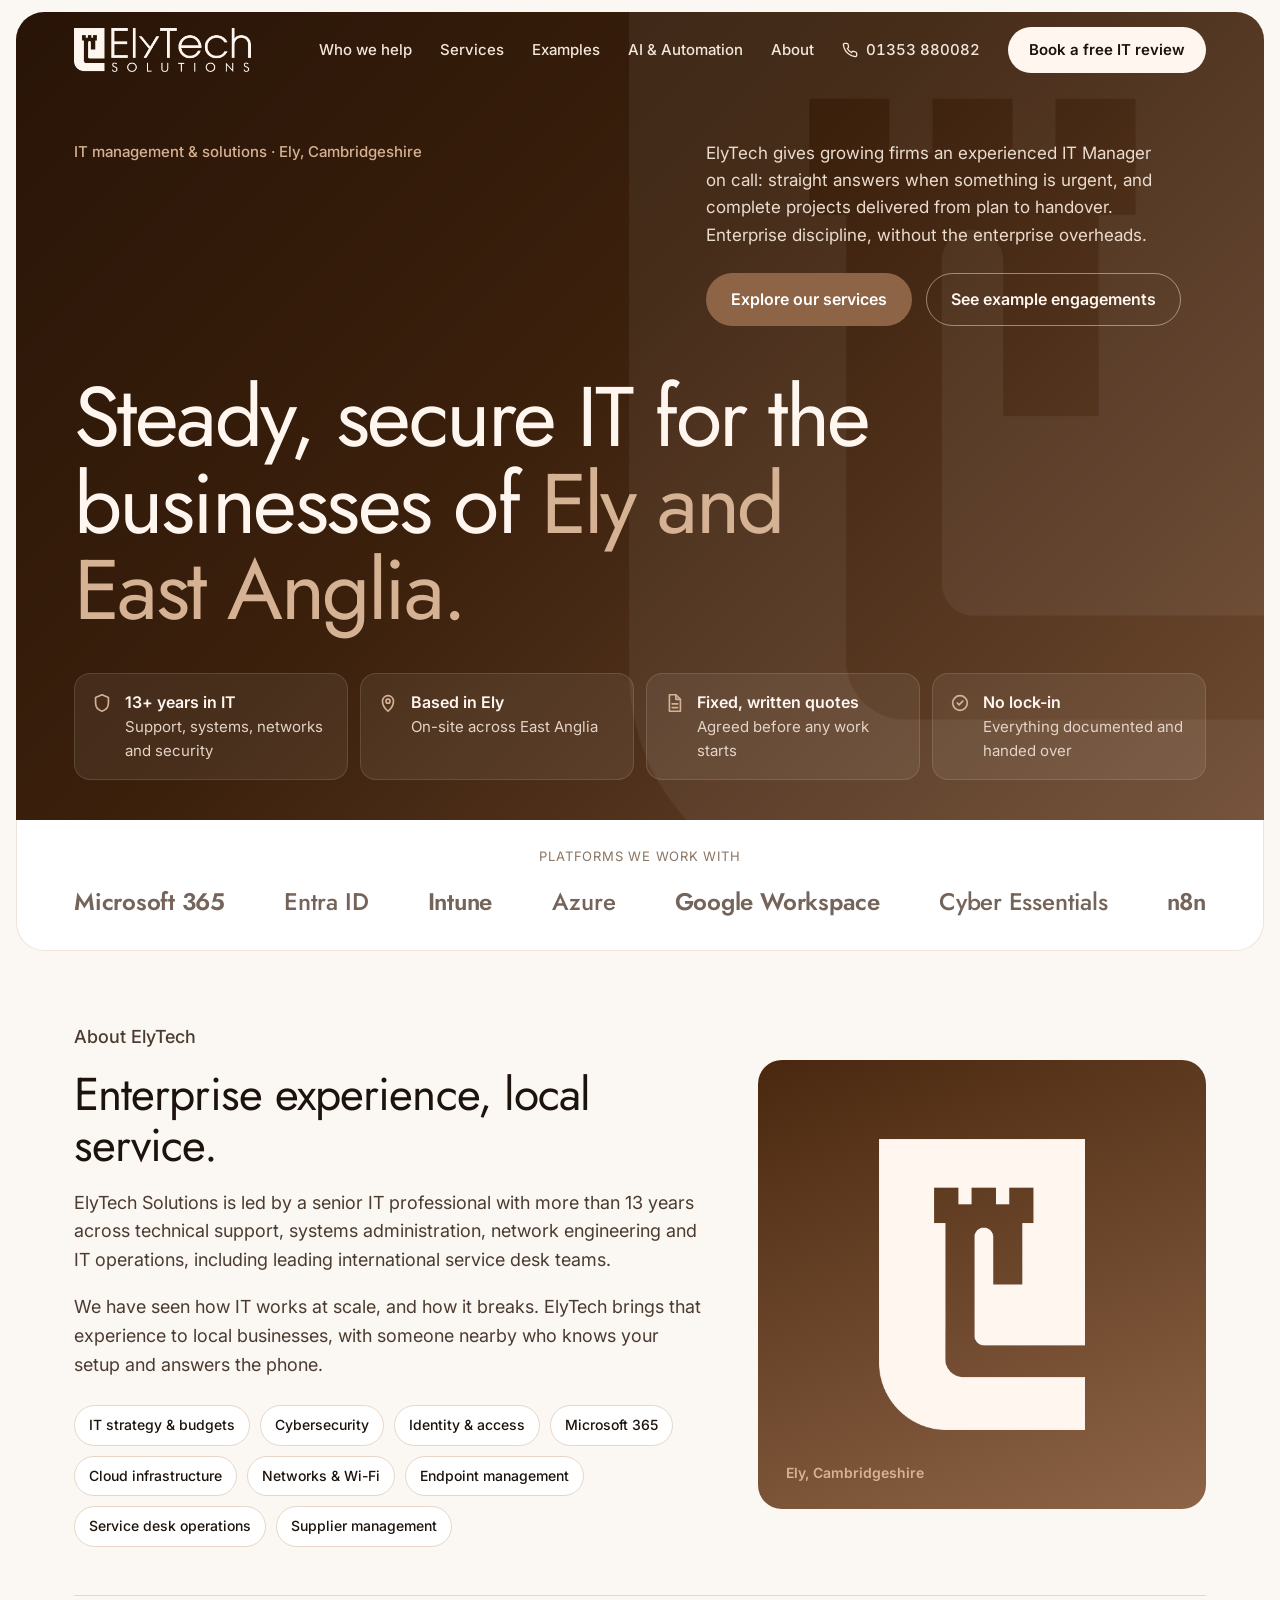
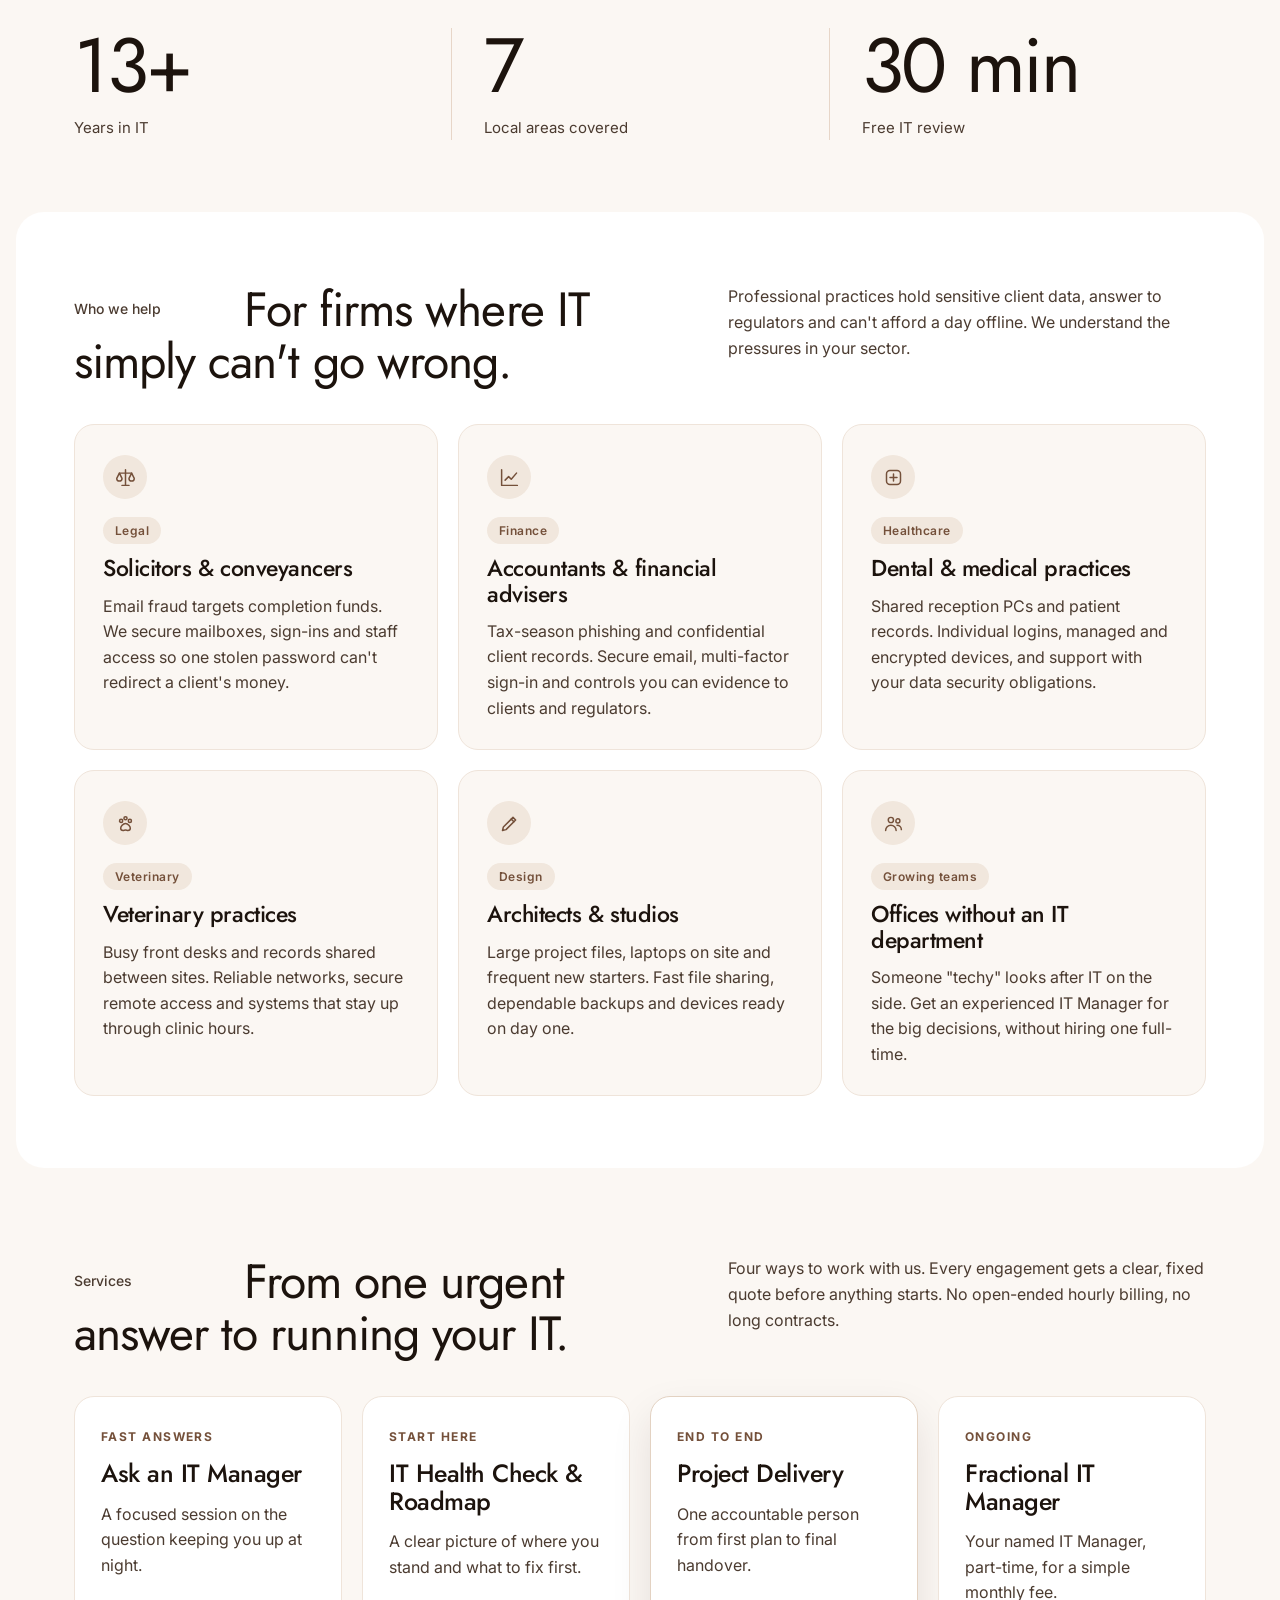
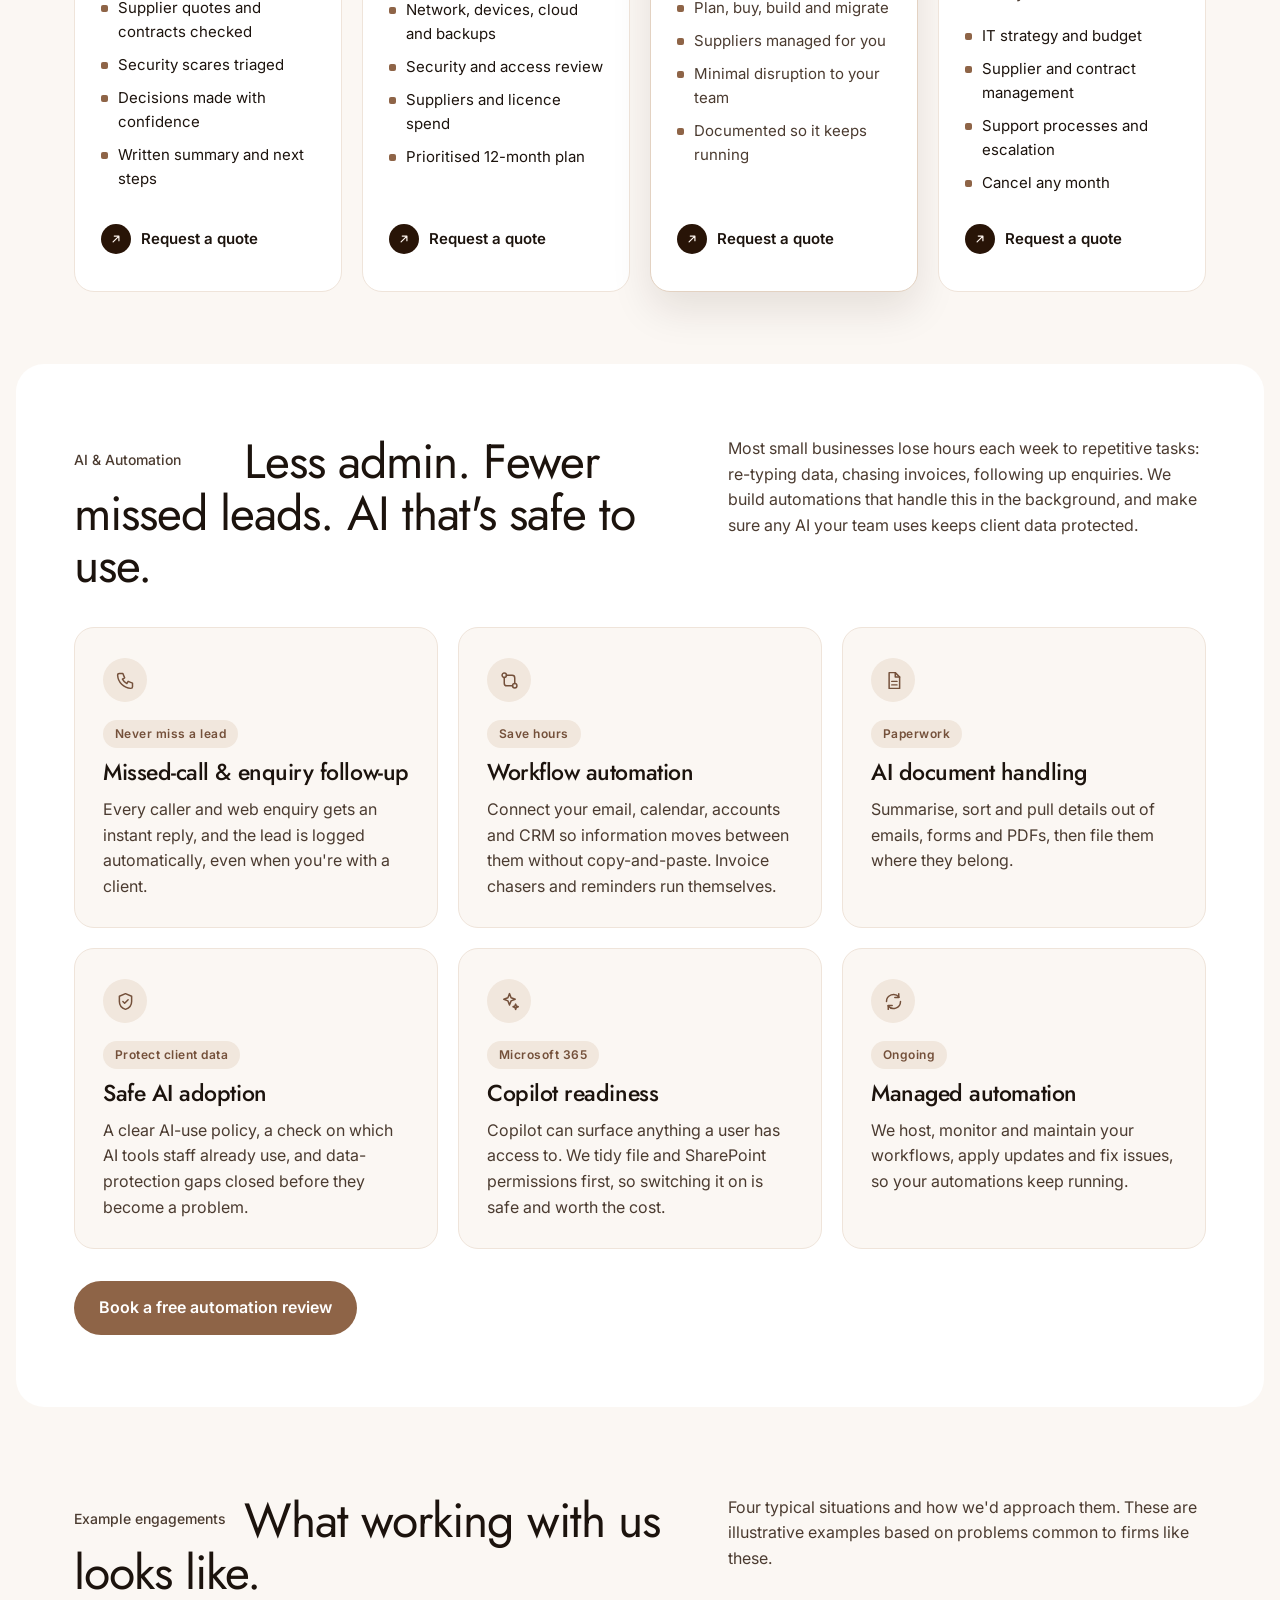
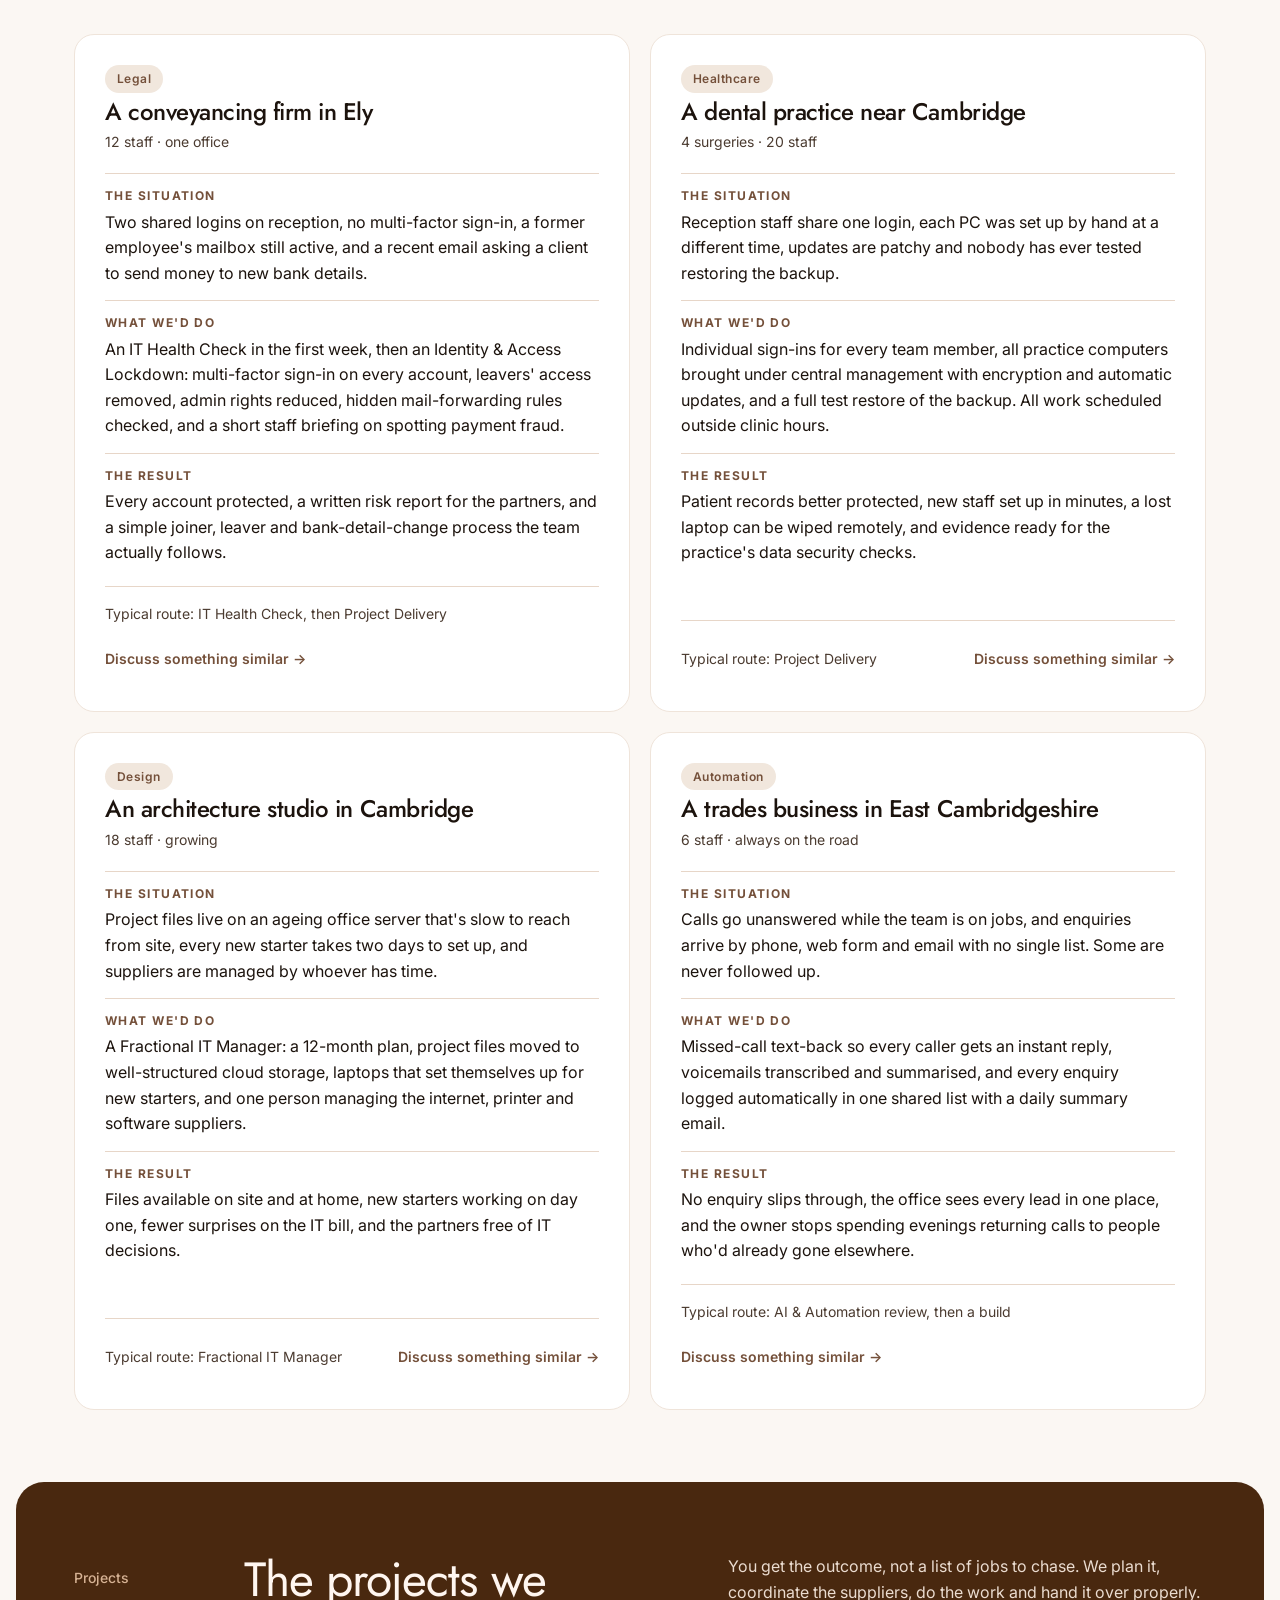
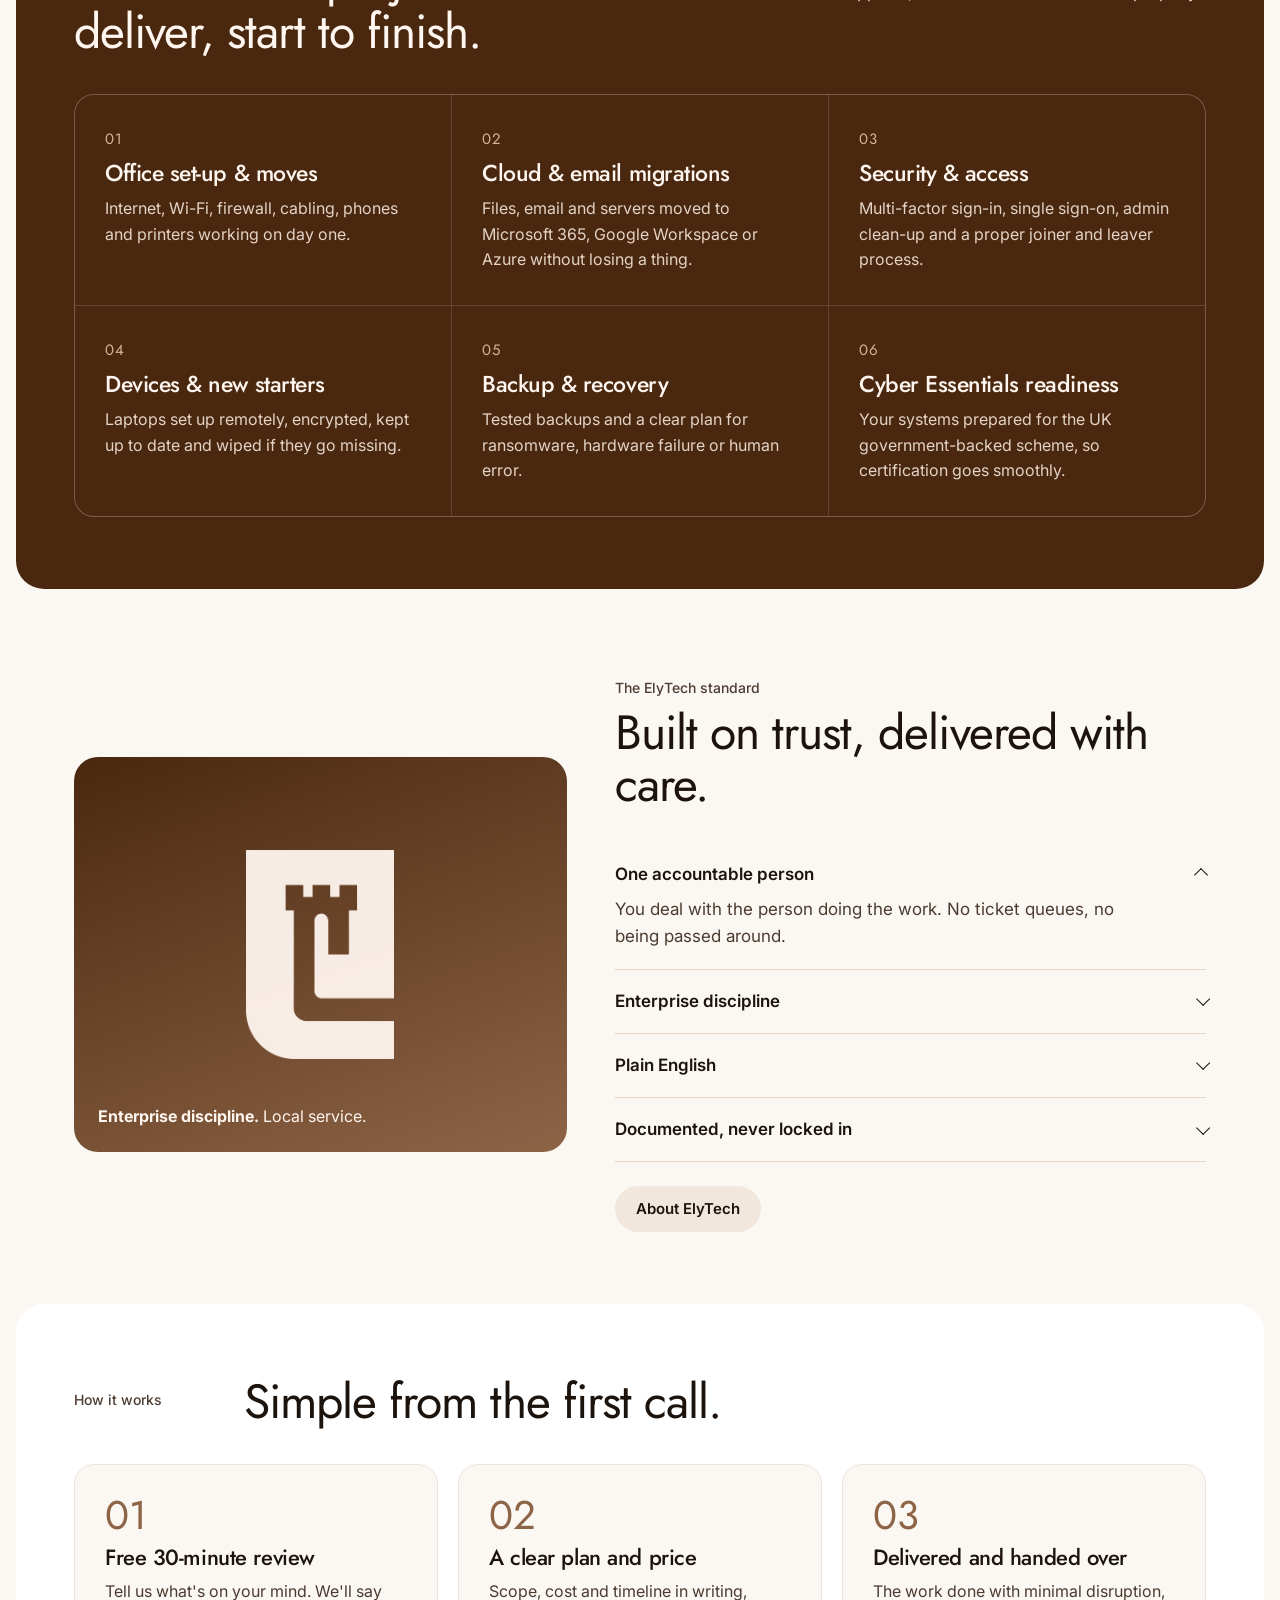
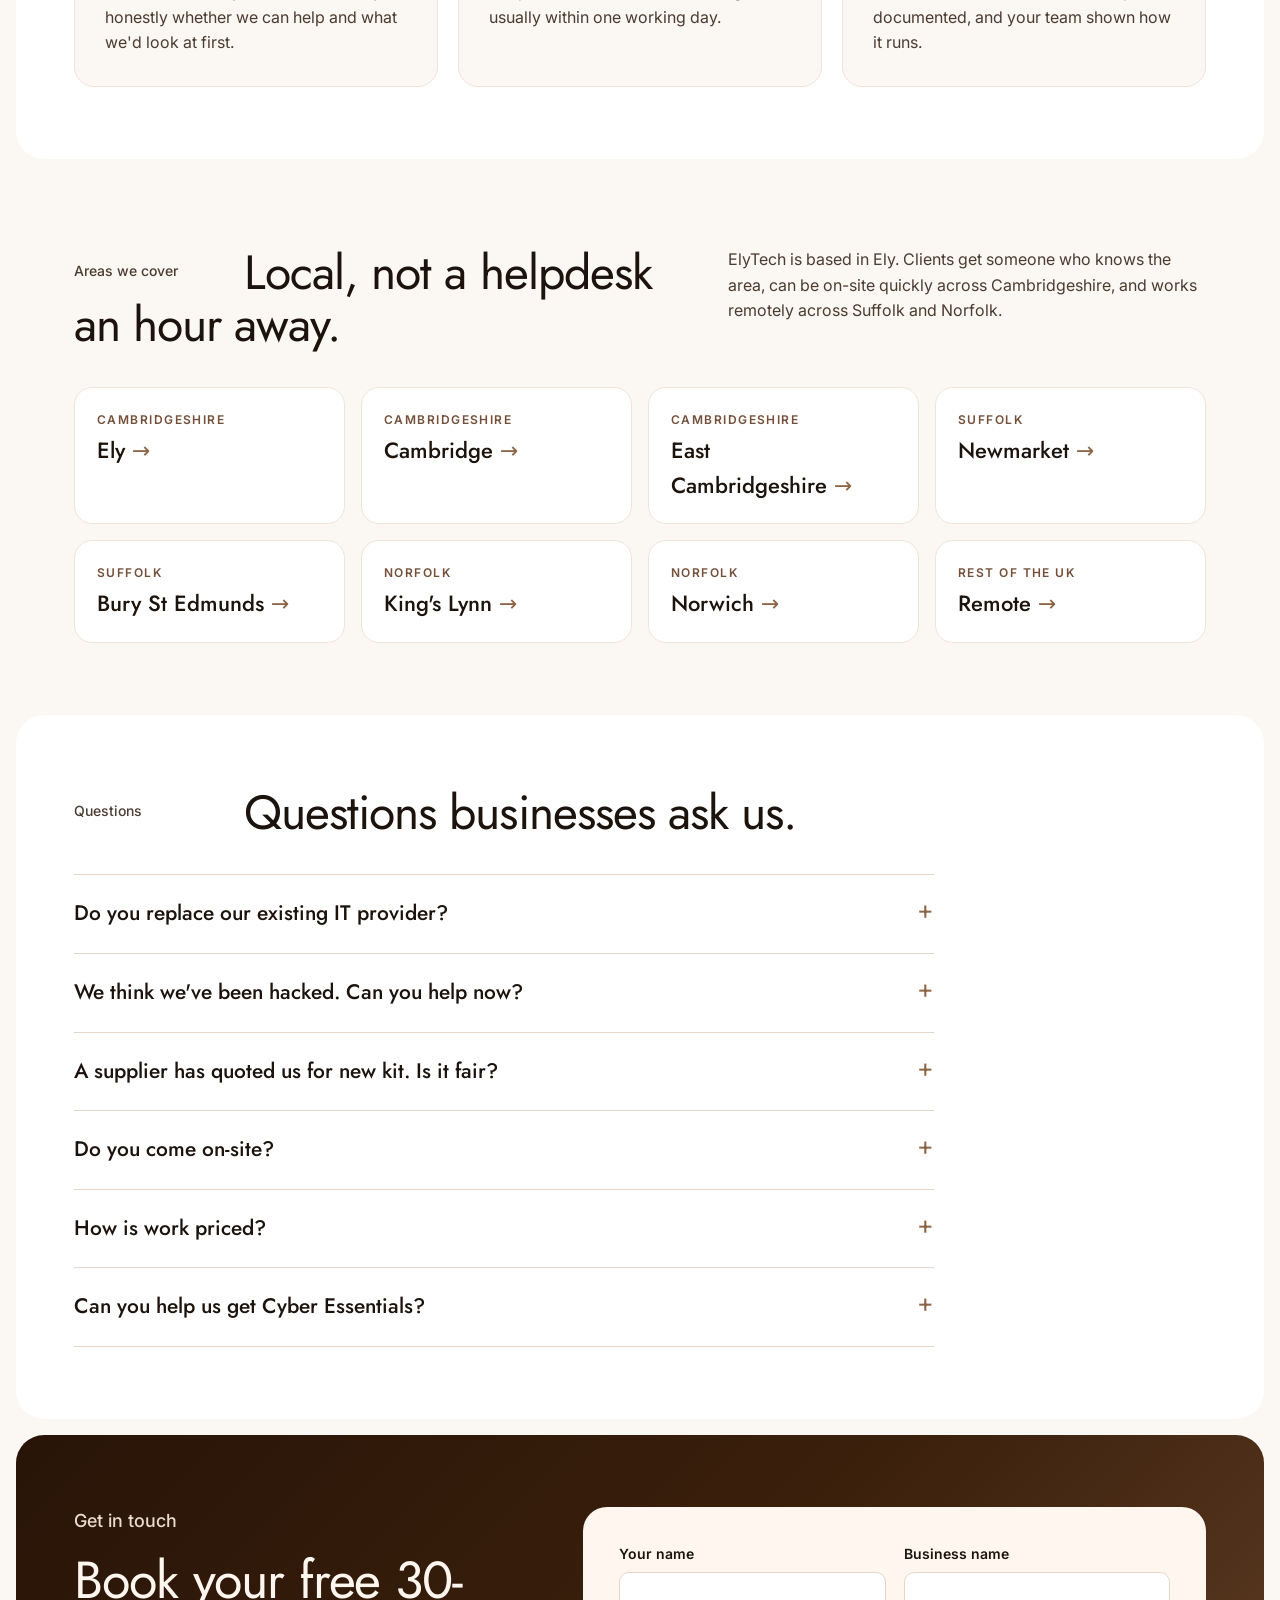
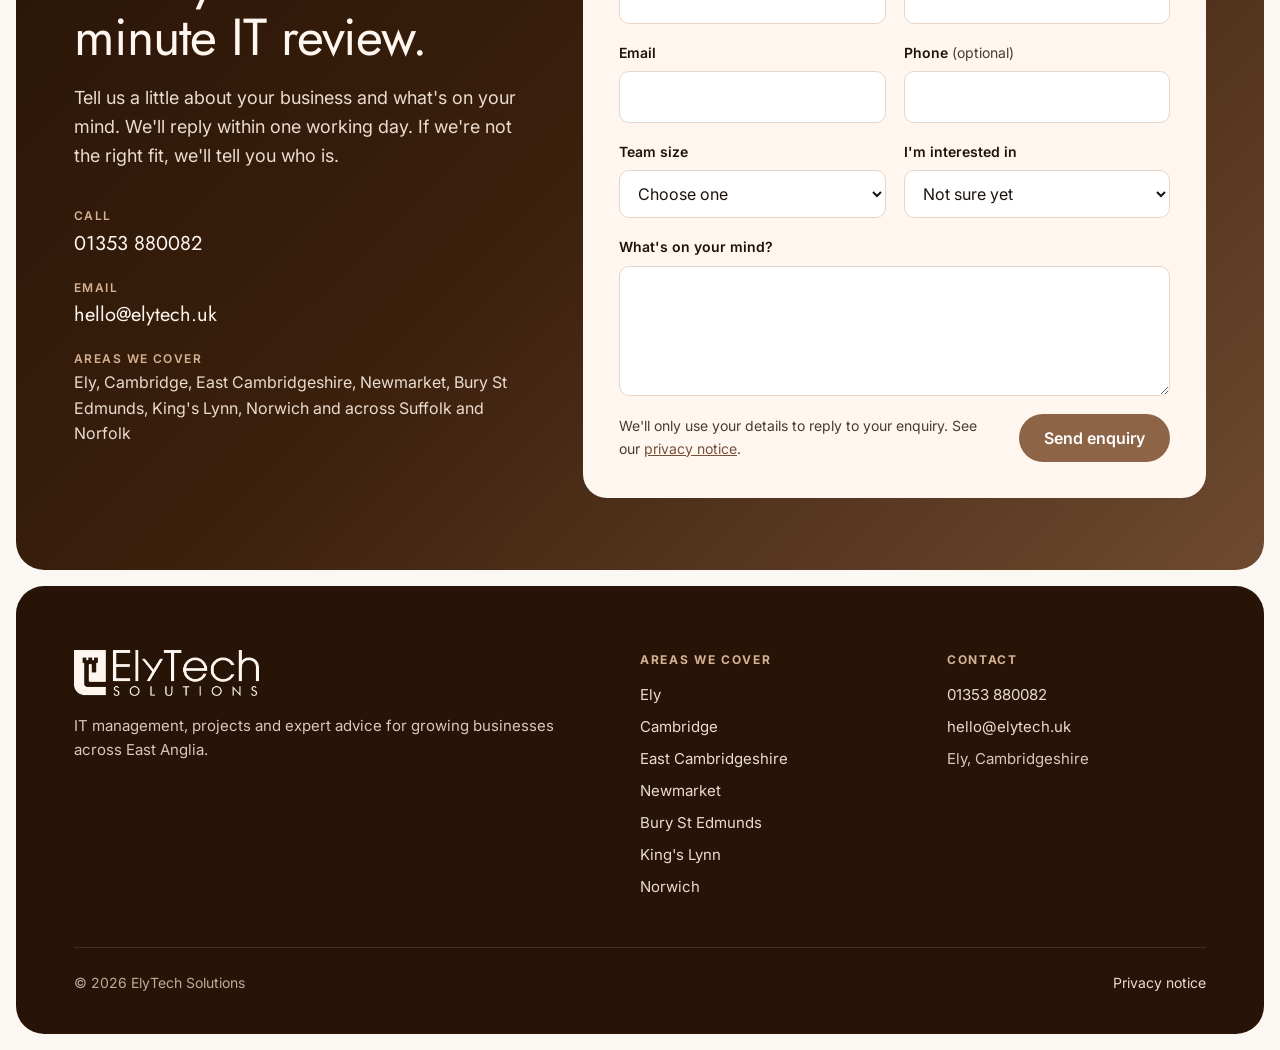
==== index.html @ 6929ec55 "Stop hero buttons repeating the menu Desktop hero buttons now lead into the page (services, examples" ====
<!doctype html>
<html lang="en-GB">
<head>
<meta charset="utf-8">
<meta name="viewport" content="width=device-width, initial-scale=1">
<title>ElyTech Solutions | IT management and support for businesses in Ely, Cambridge &amp; East Anglia</title>
<meta name="description" content="ElyTech Solutions gives growing businesses in Ely, Cambridge, Suffolk and Norfolk an experienced IT Manager: fast answers to urgent IT questions, end-to-end projects and part-time IT management.">
<link rel="canonical" href="https://elytech.uk/">
<meta name="theme-color" content="#281407">
<meta property="og:type" content="website">
<meta property="og:site_name" content="ElyTech Solutions">
<meta property="og:title" content="ElyTech Solutions | Steady, secure IT for East Anglian businesses">
<meta property="og:description" content="An experienced IT Manager for growing firms: fast answers, end-to-end projects and part-time IT management.">
<meta property="og:url" content="https://elytech.uk/">
<meta property="og:image" content="https://elytech.uk/assets/og-image.png">
<meta name="twitter:card" content="summary_large_image">
<link rel="icon" type="image/png" href="/favicon.png">
<link rel="apple-touch-icon" href="/apple-touch-icon.png">
<link rel="preconnect" href="https://fonts.googleapis.com">
<link rel="preconnect" href="https://fonts.gstatic.com" crossorigin>
<link href="https://fonts.googleapis.com/css2?family=Inter:wght@400;500;600;700&amp;family=Jost:wght@400;500&amp;display=swap" rel="stylesheet">
<link rel="stylesheet" href="/assets/site.css">
<script type="application/ld+json">
{
  "@context": "https://schema.org",
  "@type": "ProfessionalService",
  "name": "ElyTech Solutions",
  "url": "https://elytech.uk/",
  "logo": "https://elytech.uk/assets/elytech-logo.png",
  "image": "https://elytech.uk/assets/og-image.png",
  "description": "IT management, projects and expert advice for growing businesses in Ely, Cambridge and East Anglia.",
  "telephone": "+441353880082",
  "email": "hello@elytech.uk",
  "address": {"@type": "PostalAddress", "addressLocality": "Ely", "addressRegion": "Cambridgeshire", "addressCountry": "GB"},
  "areaServed": ["Ely", "Cambridge", "East Cambridgeshire", "Newmarket", "Bury St Edmunds", "King's Lynn", "Norwich", "Suffolk", "Norfolk"],
  "knowsAbout": ["IT management", "Cybersecurity", "Microsoft 365", "Identity and access management", "Endpoint management", "Cloud infrastructure", "Networking", "Business process automation", "Safe AI adoption"]
}
</script>
</head>
<body class="has-hero">
<a class="skip" href="#main">Skip to content</a>

<header class="site-header">
  <div class="wrap">
    <a class="brand" href="/" aria-label="ElyTech Solutions home"><img class="logo-dark" src="/assets/elytech-logo.png" alt="ElyTech Solutions" width="600" height="160"><img class="logo-light" src="/assets/elytech-logo-cream.png" alt="" aria-hidden="true" width="600" height="160"></a>
    <button class="menu-toggle" type="button" aria-expanded="false" aria-controls="site-nav" aria-label="Open menu"><span></span><span></span><span></span></button>
    <nav class="nav" id="site-nav" aria-label="Main">
      <a class="link" href="#who">Who we help</a>
      <a class="link" href="#services">Services</a>
      <a class="link" href="#examples">Examples</a>
      <a class="link" href="#automation">AI &amp; Automation</a>
      <a class="link" href="#about">About</a>
      <a class="phone" href="tel:+441353880082">01353 880082</a>
      <a class="btn btn-primary btn-small" href="#contact">Book a free IT review</a>
    </nav>
  </div>
</header>

<main id="main">

<section class="hero">
  <img class="mark" src="/assets/elytech-mark-cream.png" alt="" aria-hidden="true">
  <div class="wrap">
    <p class="eyebrow">IT management &amp; solutions · Ely, Cambridgeshire</p>
    <h1>Steady, secure IT for the businesses of <em>Ely and East&nbsp;Anglia.</em></h1>
    <p class="lede">ElyTech gives growing firms an experienced IT Manager on call: straight answers when something is urgent, and complete projects delivered from plan to handover. Enterprise discipline, without the enterprise overheads.</p>
    <div class="actions">
      <a class="btn btn-primary mobile-only" href="#contact">Book a free 30-minute IT review</a>
      <a class="btn btn-primary desktop-only" href="#services">Explore our services</a>
      <a class="btn btn-ghost-light" href="#examples">See example engagements</a>
    </div>
    <div class="trust">
      <div><svg viewBox="0 0 24 24" fill="none" stroke-width="1.8" stroke-linecap="round" stroke-linejoin="round" aria-hidden="true"><path d="M12 3l7 3v6c0 4.5-3 7.7-7 9-4-1.3-7-4.5-7-9V6z"/></svg><p><strong>13+ years in IT</strong>Support, systems, networks and security</p></div>
      <div><svg viewBox="0 0 24 24" fill="none" stroke-width="1.8" stroke-linecap="round" stroke-linejoin="round" aria-hidden="true"><path d="M12 21s-6-5.3-6-11a6 6 0 0112 0c0 5.7-6 11-6 11z"/><circle cx="12" cy="10" r="2.2"/></svg><p><strong>Based in Ely</strong>On-site across East Anglia</p></div>
      <div><svg viewBox="0 0 24 24" fill="none" stroke-width="1.8" stroke-linecap="round" stroke-linejoin="round" aria-hidden="true"><path d="M7 3h7l5 5v13H7z"/><path d="M14 3v5h5M10 13h6M10 17h6"/></svg><p><strong>Fixed, written quotes</strong>Agreed before any work starts</p></div>
      <div><svg viewBox="0 0 24 24" fill="none" stroke-width="1.8" stroke-linecap="round" stroke-linejoin="round" aria-hidden="true"><path d="M4 12a8 8 0 1016 0 8 8 0 00-16 0z"/><path d="M9 12l2 2 4-4"/></svg><p><strong>No lock-in</strong>Everything documented and handed over</p></div>
    </div>
  </div>
</section>

<section class="platforms" aria-label="Platforms we work with">
  <div class="wrap">
    <p>Platforms we work with</p>
    <ul>
      <li>Microsoft 365</li><li>Entra ID</li><li>Intune</li><li>Azure</li><li>Google Workspace</li><li>Cyber Essentials</li><li>n8n</li>
    </ul>
  </div>
</section>

<section class="section" id="about">
  <div class="wrap about">
    <div class="about-card"><img src="/assets/elytech-mark-cream.png" alt="" aria-hidden="true" width="636" height="900"><span>Ely, Cambridgeshire</span></div>
    <div class="about-copy">
      <p class="eyebrow">About ElyTech</p>
      <h2>Enterprise experience, local service.</h2>
      <p>ElyTech Solutions is led by a senior IT professional with more than 13 years across technical support, systems administration, network engineering and IT operations, including leading international service desk teams.</p>
      <p>We have seen how IT works at scale, and how it breaks. ElyTech brings that experience to local businesses, with someone nearby who knows your setup and answers the phone.</p>
      <div class="chips">
        <span>IT strategy &amp; budgets</span><span>Cybersecurity</span><span>Identity &amp; access</span><span>Microsoft 365</span><span>Cloud infrastructure</span><span>Networks &amp; Wi-Fi</span><span>Endpoint management</span><span>Service desk operations</span><span>Supplier management</span>
      </div>
    </div>
  </div>
  <div class="wrap">
    <dl class="stats">
      <div><dt>13+</dt><dd>Years in IT</dd></div>
      <div><dt>7</dt><dd>Local areas covered</dd></div>
      <div><dt>30 min</dt><dd>Free IT review</dd></div>
    </dl>
  </div>
</section>


<section class="section alt" id="who">
  <div class="wrap">
    <div class="section-head">
      <p class="eyebrow">Who we help</p>
      <h2>For firms where IT simply can't go wrong.</h2>
      <p>Professional practices hold sensitive client data, answer to regulators and can't afford a day offline. We understand the pressures in your sector.</p>
    </div>
    <div class="sectors">
      <article class="sector"><span class="icon" aria-hidden="true"><svg viewBox="0 0 24 24" fill="none" stroke="currentColor" stroke-width="1.7" stroke-linecap="round" stroke-linejoin="round"><path d="M12 3v18M8 21h8M5 7h14"/><path d="M5 7l-3 6a3 3 0 006 0L5 7zM19 7l-3 6a3 3 0 006 0l-3-6z"/></svg></span><span class="tag">Legal</span><h3>Solicitors &amp; conveyancers</h3><p>Email fraud targets completion funds. We secure mailboxes, sign-ins and staff access so one stolen password can't redirect a client's money.</p></article>
      <article class="sector"><span class="icon" aria-hidden="true"><svg viewBox="0 0 24 24" fill="none" stroke="currentColor" stroke-width="1.7" stroke-linecap="round" stroke-linejoin="round"><path d="M3 3v18h18"/><path d="M7 15l4-4 3 3 6-7"/></svg></span><span class="tag">Finance</span><h3>Accountants &amp; financial advisers</h3><p>Tax-season phishing and confidential client records. Secure email, multi-factor sign-in and controls you can evidence to clients and regulators.</p></article>
      <article class="sector"><span class="icon" aria-hidden="true"><svg viewBox="0 0 24 24" fill="none" stroke="currentColor" stroke-width="1.7" stroke-linecap="round" stroke-linejoin="round"><rect x="4" y="4" width="16" height="16" rx="4"/><path d="M12 8v8M8 12h8"/></svg></span><span class="tag">Healthcare</span><h3>Dental &amp; medical practices</h3><p>Shared reception PCs and patient records. Individual logins, managed and encrypted devices, and support with your data security obligations.</p></article>
      <article class="sector"><span class="icon" aria-hidden="true"><svg viewBox="0 0 24 24" fill="none" stroke="currentColor" stroke-width="1.7" stroke-linecap="round" stroke-linejoin="round"><circle cx="7" cy="9" r="1.8"/><circle cx="12" cy="6" r="1.8"/><circle cx="17" cy="9" r="1.8"/><path d="M12 12c-3 0-5.5 3.5-5.5 5.5 0 1.5 1.2 2.5 2.7 2.5.9 0 1.8-.5 2.8-.5s1.9.5 2.8.5c1.5 0 2.7-1 2.7-2.5 0-2-2.5-5.5-5.5-5.5z"/></svg></span><span class="tag">Veterinary</span><h3>Veterinary practices</h3><p>Busy front desks and records shared between sites. Reliable networks, secure remote access and systems that stay up through clinic hours.</p></article>
      <article class="sector"><span class="icon" aria-hidden="true"><svg viewBox="0 0 24 24" fill="none" stroke="currentColor" stroke-width="1.7" stroke-linecap="round" stroke-linejoin="round"><path d="M4 20l4-1 11-11-3-3L5 16l-1 4z"/><path d="M14 7l3 3"/></svg></span><span class="tag">Design</span><h3>Architects &amp; studios</h3><p>Large project files, laptops on site and frequent new starters. Fast file sharing, dependable backups and devices ready on day one.</p></article>
      <article class="sector"><span class="icon" aria-hidden="true"><svg viewBox="0 0 24 24" fill="none" stroke="currentColor" stroke-width="1.7" stroke-linecap="round" stroke-linejoin="round"><circle cx="9" cy="8" r="3"/><path d="M3 20c0-3.3 2.7-6 6-6s6 2.7 6 6"/><circle cx="17" cy="9" r="2.3"/><path d="M16 14c2.8 0 5 2.2 5 5"/></svg></span><span class="tag">Growing teams</span><h3>Offices without an IT department</h3><p>Someone "techy" looks after IT on the side. Get an experienced IT Manager for the big decisions, without hiring one full-time.</p></article>
    </div>
  </div>
</section>

<section class="section" id="services">
  <div class="wrap">
    <div class="section-head">
      <p class="eyebrow">Services</p>
      <h2>From one urgent answer to running your IT.</h2>
      <p>Four ways to work with us. Every engagement gets a clear, fixed quote before anything starts. No open-ended hourly billing, no long contracts.</p>
    </div>
    <div class="services">
      <article class="service">
        <span class="kicker">Fast answers</span>
        <h3>Ask an IT Manager</h3>
        <p>A focused session on the question keeping you up at night.</p>
        <ul><li>Supplier quotes and contracts checked</li><li>Security scares triaged</li><li>Decisions made with confidence</li><li>Written summary and next steps</li></ul>
        <a class="btn btn-dark btn-small" href="#contact" data-service="Ask an IT Manager">Request a quote</a>
      </article>
      <article class="service">
        <span class="kicker">Start here</span>
        <h3>IT Health Check &amp; Roadmap</h3>
        <p>A clear picture of where you stand and what to fix first.</p>
        <ul><li>Network, devices, cloud and backups</li><li>Security and access review</li><li>Suppliers and licence spend</li><li>Prioritised 12-month plan</li></ul>
        <a class="btn btn-dark btn-small" href="#contact" data-service="IT Health Check &amp; Roadmap">Request a quote</a>
      </article>
      <article class="service featured">
        <span class="kicker">End to end</span>
        <h3>Project Delivery</h3>
        <p>One accountable person from first plan to final handover.</p>
        <ul><li>Plan, buy, build and migrate</li><li>Suppliers managed for you</li><li>Minimal disruption to your team</li><li>Documented so it keeps running</li></ul>
        <a class="btn btn-primary btn-small" href="#contact" data-service="Project Delivery">Request a quote</a>
      </article>
      <article class="service">
        <span class="kicker">Ongoing</span>
        <h3>Fractional IT Manager</h3>
        <p>Your named IT Manager, part-time, for a simple monthly fee.</p>
        <ul><li>IT strategy and budget</li><li>Supplier and contract management</li><li>Support processes and escalation</li><li>Cancel any month</li></ul>
        <a class="btn btn-dark btn-small" href="#contact" data-service="Fractional IT Manager">Request a quote</a>
      </article>
    </div>
  </div>
</section>

<section class="section alt" id="automation">
  <div class="wrap">
    <div class="section-head">
      <p class="eyebrow">AI &amp; Automation</p>
      <h2>Less admin. Fewer missed leads. AI that's safe to use.</h2>
      <p>Most small businesses lose hours each week to repetitive tasks: re-typing data, chasing invoices, following up enquiries. We build automations that handle this in the background, and make sure any AI your team uses keeps client data protected.</p>
    </div>
    <div class="sectors">
      <article class="sector"><span class="icon" aria-hidden="true"><svg viewBox="0 0 24 24" fill="none" stroke="currentColor" stroke-width="1.7" stroke-linecap="round" stroke-linejoin="round"><path d="M5 4h4l2 5-2.5 1.5a11 11 0 005 5L15 13l5 2v4a2 2 0 01-2 2A16 16 0 013 6a2 2 0 012-2z"/></svg></span><span class="tag">Never miss a lead</span><h3>Missed-call &amp; enquiry follow-up</h3><p>Every caller and web enquiry gets an instant reply, and the lead is logged automatically, even when you're with a client.</p></article>
      <article class="sector"><span class="icon" aria-hidden="true"><svg viewBox="0 0 24 24" fill="none" stroke="currentColor" stroke-width="1.7" stroke-linecap="round" stroke-linejoin="round"><circle cx="6" cy="6" r="2.5"/><circle cx="18" cy="18" r="2.5"/><path d="M8.5 6H15a3 3 0 013 3v6.5M6 8.5V15a3 3 0 003 3h6.5"/></svg></span><span class="tag">Save hours</span><h3>Workflow automation</h3><p>Connect your email, calendar, accounts and CRM so information moves between them without copy-and-paste. Invoice chasers and reminders run themselves.</p></article>
      <article class="sector"><span class="icon" aria-hidden="true"><svg viewBox="0 0 24 24" fill="none" stroke="currentColor" stroke-width="1.7" stroke-linecap="round" stroke-linejoin="round"><path d="M7 3h7l5 5v13H7z"/><path d="M14 3v5h5M10 13h6M10 17h6"/></svg></span><span class="tag">Paperwork</span><h3>AI document handling</h3><p>Summarise, sort and pull details out of emails, forms and PDFs, then file them where they belong.</p></article>
      <article class="sector"><span class="icon" aria-hidden="true"><svg viewBox="0 0 24 24" fill="none" stroke="currentColor" stroke-width="1.7" stroke-linecap="round" stroke-linejoin="round"><path d="M12 3l7 3v6c0 4.5-3 7.7-7 9-4-1.3-7-4.5-7-9V6z"/><path d="M9 12l2 2 4-4"/></svg></span><span class="tag">Protect client data</span><h3>Safe AI adoption</h3><p>A clear AI-use policy, a check on which AI tools staff already use, and data-protection gaps closed before they become a problem.</p></article>
      <article class="sector"><span class="icon" aria-hidden="true"><svg viewBox="0 0 24 24" fill="none" stroke="currentColor" stroke-width="1.7" stroke-linecap="round" stroke-linejoin="round"><path d="M12 3l1.8 4.7L18.5 9.5l-4.7 1.8L12 16l-1.8-4.7L5.5 9.5l4.7-1.8z"/><path d="M19 15l.8 2.2L22 18l-2.2.8L19 21l-.8-2.2L16 18l2.2-.8z"/></svg></span><span class="tag">Microsoft 365</span><h3>Copilot readiness</h3><p>Copilot can surface anything a user has access to. We tidy file and SharePoint permissions first, so switching it on is safe and worth the cost.</p></article>
      <article class="sector"><span class="icon" aria-hidden="true"><svg viewBox="0 0 24 24" fill="none" stroke="currentColor" stroke-width="1.7" stroke-linecap="round" stroke-linejoin="round"><path d="M20 12a8 8 0 01-14.3 4.9M4 12A8 8 0 0118.3 7.1"/><path d="M18 3v4.5h-4.5M6 21v-4.5h4.5"/></svg></span><span class="tag">Ongoing</span><h3>Managed automation</h3><p>We host, monitor and maintain your workflows, apply updates and fix issues, so your automations keep running.</p></article>
    </div>
    <div class="actions" style="margin-top:32px">
      <a class="btn btn-primary" href="#contact" data-service="AI &amp; Automation">Book a free automation review</a>
    </div>
  </div>
</section>

<section class="section" id="examples">
  <div class="wrap">
    <div class="section-head">
      <p class="eyebrow">Example engagements</p>
      <h2>What working with us looks like.</h2>
      <p>Four typical situations and how we'd approach them. These are illustrative examples based on problems common to firms like these.</p>
    </div>
    <div class="examples">
      <article class="example">
        <div class="example-head"><span class="tag">Legal</span><h3>A conveyancing firm in Ely</h3><p class="meta">12 staff · one office</p></div>
        <dl>
          <div><dt>The situation</dt><dd>Two shared logins on reception, no multi-factor sign-in, a former employee's mailbox still active, and a recent email asking a client to send money to new bank details.</dd></div>
          <div><dt>What we'd do</dt><dd>An IT Health Check in the first week, then an Identity &amp; Access Lockdown: multi-factor sign-in on every account, leavers' access removed, admin rights reduced, hidden mail-forwarding rules checked, and a short staff briefing on spotting payment fraud.</dd></div>
          <div><dt>The result</dt><dd>Every account protected, a written risk report for the partners, and a simple joiner, leaver and bank-detail-change process the team actually follows.</dd></div>
        </dl>
        <div class="example-foot"><span>Typical route: IT Health Check, then Project Delivery</span><a href="#contact" data-service="Project Delivery">Discuss something similar</a></div>
      </article>
      <article class="example">
        <div class="example-head"><span class="tag">Healthcare</span><h3>A dental practice near Cambridge</h3><p class="meta">4 surgeries · 20 staff</p></div>
        <dl>
          <div><dt>The situation</dt><dd>Reception staff share one login, each PC was set up by hand at a different time, updates are patchy and nobody has ever tested restoring the backup.</dd></div>
          <div><dt>What we'd do</dt><dd>Individual sign-ins for every team member, all practice computers brought under central management with encryption and automatic updates, and a full test restore of the backup. All work scheduled outside clinic hours.</dd></div>
          <div><dt>The result</dt><dd>Patient records better protected, new staff set up in minutes, a lost laptop can be wiped remotely, and evidence ready for the practice's data security checks.</dd></div>
        </dl>
        <div class="example-foot"><span>Typical route: Project Delivery</span><a href="#contact" data-service="Project Delivery">Discuss something similar</a></div>
      </article>
      <article class="example">
        <div class="example-head"><span class="tag">Design</span><h3>An architecture studio in Cambridge</h3><p class="meta">18 staff · growing</p></div>
        <dl>
          <div><dt>The situation</dt><dd>Project files live on an ageing office server that's slow to reach from site, every new starter takes two days to set up, and suppliers are managed by whoever has time.</dd></div>
          <div><dt>What we'd do</dt><dd>A Fractional IT Manager: a 12-month plan, project files moved to well-structured cloud storage, laptops that set themselves up for new starters, and one person managing the internet, printer and software suppliers.</dd></div>
          <div><dt>The result</dt><dd>Files available on site and at home, new starters working on day one, fewer surprises on the IT bill, and the partners free of IT decisions.</dd></div>
        </dl>
        <div class="example-foot"><span>Typical route: Fractional IT Manager</span><a href="#contact" data-service="Fractional IT Manager">Discuss something similar</a></div>
      </article>
      <article class="example">
        <div class="example-head"><span class="tag">Automation</span><h3>A trades business in East Cambridgeshire</h3><p class="meta">6 staff · always on the road</p></div>
        <dl>
          <div><dt>The situation</dt><dd>Calls go unanswered while the team is on jobs, and enquiries arrive by phone, web form and email with no single list. Some are never followed up.</dd></div>
          <div><dt>What we'd do</dt><dd>Missed-call text-back so every caller gets an instant reply, voicemails transcribed and summarised, and every enquiry logged automatically in one shared list with a daily summary email.</dd></div>
          <div><dt>The result</dt><dd>No enquiry slips through, the office sees every lead in one place, and the owner stops spending evenings returning calls to people who'd already gone elsewhere.</dd></div>
        </dl>
        <div class="example-foot"><span>Typical route: AI &amp; Automation review, then a build</span><a href="#contact" data-service="AI &amp; Automation">Discuss something similar</a></div>
      </article>
    </div>
  </div>
</section>

<section class="section dark" id="projects">
  <div class="wrap">
    <div class="section-head">
      <p class="eyebrow">Projects</p>
      <h2>The projects we deliver, start to finish.</h2>
      <p>You get the outcome, not a list of jobs to chase. We plan it, coordinate the suppliers, do the work and hand it over properly.</p>
    </div>
    <div class="projects">
      <article class="project"><span class="num">01</span><h3>Office set-up &amp; moves</h3><p>Internet, Wi-Fi, firewall, cabling, phones and printers working on day one.</p></article>
      <article class="project"><span class="num">02</span><h3>Cloud &amp; email migrations</h3><p>Files, email and servers moved to Microsoft 365, Google Workspace or Azure without losing a thing.</p></article>
      <article class="project"><span class="num">03</span><h3>Security &amp; access</h3><p>Multi-factor sign-in, single sign-on, admin clean-up and a proper joiner and leaver process.</p></article>
      <article class="project"><span class="num">04</span><h3>Devices &amp; new starters</h3><p>Laptops set up remotely, encrypted, kept up to date and wiped if they go missing.</p></article>
      <article class="project"><span class="num">05</span><h3>Backup &amp; recovery</h3><p>Tested backups and a clear plan for ransomware, hardware failure or human error.</p></article>
      <article class="project"><span class="num">06</span><h3>Cyber Essentials readiness</h3><p>Your systems prepared for the UK government-backed scheme, so certification goes smoothly.</p></article>
    </div>
  </div>
</section>


<section class="section" id="why">
  <div class="wrap why">
    <div class="why-visual">
      <img src="/assets/elytech-mark-cream.png" alt="" aria-hidden="true" width="636" height="900">
      <p><strong>Enterprise discipline.</strong> Local service.</p>
    </div>
    <div class="why-copy">
      <div class="section-head">
        <p class="eyebrow">The ElyTech standard</p>
        <h2>Built on trust, delivered with care.</h2>
      </div>
      <div class="accordion">
        <details open><summary>One accountable person</summary><p>You deal with the person doing the work. No ticket queues, no being passed around.</p></details>
        <details><summary>Enterprise discipline</summary><p>The standards used to run IT for global teams, sized for a business like yours.</p></details>
        <details><summary>Plain English</summary><p>Honest advice and clear choices. If you don't need something, we'll tell you.</p></details>
        <details><summary>Documented, never locked in</summary><p>Every system written up and handed over. Your IT stays yours.</p></details>
      </div>
      <a class="btn btn-soft btn-small" href="#about">About ElyTech</a>
    </div>
  </div>
</section>

<section class="section alt" id="how">
  <div class="wrap">
    <div class="section-head">
      <p class="eyebrow">How it works</p>
      <h2>Simple from the first call.</h2>
    </div>
    <div class="steps">
      <div class="step"><h3>Free 30-minute review</h3><p>Tell us what's on your mind. We'll say honestly whether we can help and what we'd look at first.</p></div>
      <div class="step"><h3>A clear plan and price</h3><p>Scope, cost and timeline in writing, usually within one working day.</p></div>
      <div class="step"><h3>Delivered and handed over</h3><p>The work done with minimal disruption, documented, and your team shown how it runs.</p></div>
    </div>
  </div>
</section>

<section class="section" id="areas">
  <div class="wrap">
    <div class="section-head">
      <p class="eyebrow">Areas we cover</p>
      <h2>Local, not a helpdesk an hour away.</h2>
      <p>ElyTech is based in Ely. Clients get someone who knows the area, can be on-site quickly across Cambridgeshire, and works remotely across Suffolk and Norfolk.</p>
    </div>
    <div class="areas"><a class="area" href="/it-support-ely/"><span>Cambridgeshire</span><strong>Ely</strong></a><a class="area" href="/it-support-cambridge/"><span>Cambridgeshire</span><strong>Cambridge</strong></a><a class="area" href="/it-support-east-cambridgeshire/"><span>Cambridgeshire</span><strong>East Cambridgeshire</strong></a><a class="area" href="/it-support-newmarket/"><span>Suffolk</span><strong>Newmarket</strong></a><a class="area" href="/it-support-bury-st-edmunds/"><span>Suffolk</span><strong>Bury St Edmunds</strong></a><a class="area" href="/it-support-kings-lynn/"><span>Norfolk</span><strong>King's Lynn</strong></a><a class="area" href="/it-support-norwich/"><span>Norfolk</span><strong>Norwich</strong></a><a class="area" href="#contact"><span>Rest of the UK</span><strong>Remote</strong></a></div>
  </div>
</section>

<section class="section alt" id="faq">
  <div class="wrap">
    <div class="section-head">
      <p class="eyebrow">Questions</p>
      <h2>Questions businesses ask us.</h2>
    </div>
    <div class="faq">
      <details><summary>Do you replace our existing IT provider?</summary><p>Not necessarily. Many businesses keep their provider for day-to-day support and use ElyTech for decisions, projects and holding suppliers to account. If a change would genuinely serve you better, we'll help you make it smoothly.</p></details>
      <details><summary>We think we've been hacked. Can you help now?</summary><p>Call 01353 880082. We'll help you contain the problem first, then work out what happened and how to stop it happening again.</p></details>
      <details><summary>A supplier has quoted us for new kit. Is it fair?</summary><p>That's exactly what an Ask an IT Manager session is for. We'll review the quote against what you actually need and tell you plainly.</p></details>
      <details><summary>Do you come on-site?</summary><p>Yes. We work on-site across Ely, Cambridge, East Cambridgeshire, Suffolk and Norfolk, and remotely anywhere in the UK.</p></details>
      <details><summary>How is work priced?</summary><p>Every engagement gets a fixed, written quote before anything starts. The ongoing Fractional IT Manager service is a simple monthly fee you can cancel any month.</p></details>
      <details><summary>Can you help us get Cyber Essentials?</summary><p>Yes. We prepare your systems and policies for the scheme and support you through the self-assessment, so certification goes smoothly.</p></details>
    </div>
  </div>
</section>

<section class="section contact" id="contact">
  <div class="wrap contact-grid">
    <div class="intro">
      <p class="eyebrow">Get in touch</p>
      <h2>Book your free 30-minute IT review.</h2>
      <p>Tell us a little about your business and what's on your mind. We'll reply within one working day. If we're not the right fit, we'll tell you who is.</p>
      <ul class="contact-list">
        <li><small>Call</small><a href="tel:+441353880082">01353 880082</a></li>
        <li><small>Email</small><a href="mailto:hello@elytech.uk">hello@elytech.uk</a></li>
        <li><small>Areas we cover</small><span>Ely, Cambridge, East Cambridgeshire, Newmarket, Bury St Edmunds, King's Lynn, Norwich and across Suffolk and Norfolk</span></li>
      </ul>
    </div>
    <form class="enquiry" name="enquiry" method="POST" action="/thanks.html" data-netlify="true" netlify-honeypot="company-website">
      <input type="hidden" name="form-name" value="enquiry">
      <p class="hidden"><label>Leave this empty <input name="company-website" tabindex="-1" autocomplete="off"></label></p>
      <div class="field"><label for="f-name">Your name</label><input id="f-name" name="name" autocomplete="name" required></div>
      <div class="field"><label for="f-business">Business name</label><input id="f-business" name="business" autocomplete="organization" required></div>
      <div class="field"><label for="f-email">Email</label><input id="f-email" name="email" type="email" autocomplete="email" required></div>
      <div class="field"><label for="f-phone">Phone <span>(optional)</span></label><input id="f-phone" name="phone" type="tel" autocomplete="tel"></div>
      <div class="field"><label for="f-size">Team size</label>
        <select id="f-size" name="team-size"><option value="">Choose one</option><option>1 to 5</option><option>6 to 20</option><option>21 to 50</option><option>51 to 100</option><option>More than 100</option></select></div>
      <div class="field"><label for="f-service">I'm interested in</label>
        <select id="f-service" name="service"><option value="">Not sure yet</option><option>Ask an IT Manager</option><option>IT Health Check &amp; Roadmap</option><option>Project Delivery</option><option>Fractional IT Manager</option><option>AI &amp; Automation</option><option>Something urgent</option></select></div>
      <div class="field full"><label for="f-message">What's on your mind?</label><textarea id="f-message" name="message" required></textarea></div>
      <div class="form-foot">
        <p>We'll only use your details to reply to your enquiry. See our <a href="/privacy.html">privacy notice</a>.</p>
        <button class="btn btn-primary" type="submit">Send enquiry</button>
      </div>
    </form>
  </div>
</section>

</main>

<footer class="site-footer">
  <div class="wrap">
    <div>
      <img src="/assets/elytech-logo-cream.png" alt="ElyTech Solutions" width="600" height="160">
      <p>IT management, projects and expert advice for growing businesses across East Anglia.</p>
    </div>
    <div>
      <h4>Areas we cover</h4>
      <ul><li><a href="/it-support-ely/">Ely</a></li><li><a href="/it-support-cambridge/">Cambridge</a></li><li><a href="/it-support-east-cambridgeshire/">East Cambridgeshire</a></li><li><a href="/it-support-newmarket/">Newmarket</a></li><li><a href="/it-support-bury-st-edmunds/">Bury St Edmunds</a></li><li><a href="/it-support-kings-lynn/">King's Lynn</a></li><li><a href="/it-support-norwich/">Norwich</a></li></ul>
    </div>
    <div>
      <h4>Contact</h4>
      <ul><li><a href="tel:+441353880082">01353 880082</a></li><li><a href="mailto:hello@elytech.uk">hello@elytech.uk</a></li><li>Ely, Cambridgeshire</li></ul>
    </div>
    <div class="legal"><span>© 2026 ElyTech Solutions</span><a href="/privacy.html">Privacy notice</a></div>
  </div>
</footer>

<script>
  document.querySelectorAll('[data-service]').forEach(function (a) {
    a.addEventListener('click', function () {
      var s = document.getElementById('f-service');
      if (s) s.value = a.getAttribute('data-service').replace('&amp;', '&');
    });
  });
</script>
<!-- Cloudflare Web Analytics --><script defer src="https://static.cloudflareinsights.com/beacon.min.js" data-cf-beacon='{"token": "6d2a5d211ded48889d83593cf632d396"}'></script><!-- End Cloudflare Web Analytics -->
<script>(function(){var b=document.querySelector(".menu-toggle"),h=document.querySelector(".site-header");if(!b||!h)return;function s(o){h.classList.toggle("menu-open",o);b.setAttribute("aria-expanded",o?"true":"false");b.setAttribute("aria-label",o?"Close menu":"Open menu");}b.addEventListener("click",function(){s(!h.classList.contains("menu-open"));});document.querySelectorAll("#site-nav a").forEach(function(a){a.addEventListener("click",function(){s(false);});});document.addEventListener("keydown",function(e){if(e.key==="Escape")s(false);});})();</script>
</body>
</html>
---- assets/site.css ----
:root{
  --cream:#FFF6F0;
  --sand:#F6E9DE;
  --line:#E7D6C8;
  --copper:#8E6447;
  --copper-dark:#74503A;
  --copper-light:#D6B294;
  --brown:#49280F;
  --espresso:#281407;
  --ink:#1C130D;
  --body:#4B3B30;
  --white:#FFFFFF;
  --radius:16px;
  --max:1180px;
  --display:'Jost','Century Gothic','Futura',system-ui,sans-serif;
  --text:'Inter',system-ui,-apple-system,'Segoe UI',sans-serif;
}
*{box-sizing:border-box}
html{scroll-behavior:smooth;-webkit-text-size-adjust:100%}
body{margin:0;background:var(--cream);color:var(--ink);font-family:var(--text);font-size:17px;line-height:1.6;-webkit-font-smoothing:antialiased}
img{max-width:100%;display:block}
a{color:var(--copper-dark)}
a:hover{color:var(--brown)}
:focus-visible{outline:3px solid var(--copper-light);outline-offset:3px;border-radius:4px}
h1,h2,h3{font-family:var(--display);font-weight:500;letter-spacing:-0.01em;line-height:1.1;margin:0;color:inherit}
p{margin:0}
.wrap{max-width:var(--max);margin:0 auto;padding:0 24px}
.skip{position:absolute;left:-999px;top:8px;background:var(--white);padding:10px 14px;z-index:20}
.skip:focus{left:8px}

/* Header */
.site-header{position:sticky;top:0;z-index:10;background:rgba(255,246,240,.94);backdrop-filter:saturate(1.4) blur(8px);border-bottom:1px solid var(--line)}
.site-header .wrap{display:flex;align-items:center;justify-content:space-between;gap:20px;min-height:76px}
.brand img{height:44px;width:auto}
.nav{display:flex;align-items:center;gap:28px;font-size:15px;font-weight:500}
.nav a{color:var(--ink);text-decoration:none}
.nav a:hover{color:var(--copper-dark)}
.nav .phone{font-variant-numeric:tabular-nums;color:var(--body)}

/* Buttons */
.btn{display:inline-flex;align-items:center;justify-content:center;gap:10px;min-height:48px;padding:13px 22px;border-radius:10px;font-weight:600;font-size:16px;text-decoration:none;border:1.5px solid transparent;cursor:pointer;font-family:var(--text);transition:background .15s,color .15s,border-color .15s}
.btn-primary{background:var(--copper);color:var(--white)}
.btn-primary:hover{background:var(--copper-dark);color:var(--white)}
.btn-dark{background:var(--espresso);color:var(--cream)}
.btn-dark:hover{background:var(--brown);color:var(--cream)}
.btn-ghost-light{border-color:rgba(255,246,240,.45);color:var(--cream)}
.btn-ghost-light:hover{border-color:var(--cream);color:var(--white)}
.btn-small{min-height:44px;padding:10px 18px;font-size:15px}

/* Hero */
.hero{position:relative;overflow:hidden;background:var(--espresso);color:var(--cream)}
.hero .mark{position:absolute;right:-60px;top:50%;transform:translateY(-50%);height:118%;width:auto;opacity:.07;pointer-events:none}
.hero .wrap{position:relative;padding-top:96px;padding-bottom:88px}
.eyebrow{font-size:13px;font-weight:600;letter-spacing:.14em;text-transform:uppercase;color:var(--copper)}
.hero .eyebrow{color:var(--copper-light)}
.hero h1{font-size:clamp(40px,6.2vw,76px);max-width:900px;margin:22px 0 26px}
.hero h1 em{font-style:normal;color:var(--copper-light)}
.hero .lede{font-size:clamp(18px,2vw,21px);max-width:680px;color:#EBDCD0}
.hero .actions{display:flex;flex-wrap:wrap;gap:14px;margin-top:38px}
.trust{display:grid;grid-template-columns:repeat(4,minmax(0,1fr));gap:24px;margin-top:72px;padding-top:32px;border-top:1px solid rgba(255,246,240,.16)}
.trust div{display:flex;gap:12px;align-items:flex-start;font-size:15px;color:#E4D3C6}
.trust strong{display:block;color:var(--cream);font-weight:600;font-size:16px}
.trust svg{flex:none;width:22px;height:22px;stroke:var(--copper-light);margin-top:2px}

/* Sections */
section{scroll-margin-top:84px}
.section{padding:104px 0}
.section-head{display:flex;flex-direction:column;gap:14px;max-width:720px;margin-bottom:52px}
.section-head h2{font-size:clamp(32px,4vw,48px)}
.section-head p{font-size:18px;color:var(--body)}
.alt{background:var(--white);border-top:1px solid var(--line);border-bottom:1px solid var(--line)}
.dark{background:var(--brown);color:var(--cream)}
.dark .section-head p{color:#EBDCD0}
.dark .eyebrow{color:var(--copper-light)}

/* Sectors */
.sectors{display:grid;grid-template-columns:repeat(3,minmax(0,1fr));gap:20px}
.sector{background:var(--white);border:1px solid var(--line);border-radius:var(--radius);padding:28px;display:flex;flex-direction:column;gap:10px}
.sector h3{font-size:22px}
.sector p{color:var(--body);font-size:16px}
.sector .tag{font-size:13px;font-weight:600;color:var(--copper-dark);letter-spacing:.04em}

/* Services */
.services{display:grid;grid-template-columns:repeat(4,minmax(0,1fr));gap:20px}
.service{background:var(--cream);border:1px solid var(--line);border-radius:var(--radius);padding:30px 26px;display:flex;flex-direction:column;gap:14px}
.service.featured{background:var(--espresso);color:var(--cream);border-color:var(--espresso)}
.service .kicker{font-size:12px;font-weight:700;letter-spacing:.12em;text-transform:uppercase;color:var(--copper-dark)}
.service.featured .kicker{color:var(--copper-light)}
.service h3{font-size:25px}
.service p{font-size:16px;color:var(--body)}
.service.featured p,.service.featured li{color:#EBDCD0}
.service ul{margin:4px 0 8px;padding:0;list-style:none;display:flex;flex-direction:column;gap:9px;font-size:15px}
.service li{display:flex;gap:10px;align-items:flex-start}
.service li::before{content:"";flex:none;width:7px;height:7px;margin-top:9px;border-radius:2px;background:var(--copper)}
.service.featured li::before{background:var(--copper-light)}
.service .btn{margin-top:auto;align-self:flex-start}

/* Projects */
.projects{display:grid;grid-template-columns:repeat(3,minmax(0,1fr));gap:1px;background:rgba(255,246,240,.14);border:1px solid rgba(255,246,240,.14);border-radius:var(--radius);overflow:hidden}
.project{background:var(--brown);padding:32px 30px;display:flex;flex-direction:column;gap:10px}
.project .num{font-family:var(--display);font-size:15px;color:var(--copper-light);letter-spacing:.08em}
.project h3{font-size:23px;color:var(--cream)}
.project p{color:#E4D3C6;font-size:16px}

/* Standard */
.standard{display:grid;grid-template-columns:repeat(4,minmax(0,1fr));gap:36px}
.standard div{display:flex;flex-direction:column;gap:10px;border-top:2px solid var(--copper);padding-top:20px}
.standard h3{font-size:21px}
.standard p{color:var(--body);font-size:16px}

/* Steps */
.steps{display:grid;grid-template-columns:repeat(3,minmax(0,1fr));gap:20px;counter-reset:step}
.step{background:var(--white);border:1px solid var(--line);border-radius:var(--radius);padding:30px;display:flex;flex-direction:column;gap:10px}
.step::before{counter-increment:step;content:"0" counter(step);font-family:var(--display);font-size:40px;color:var(--copper);line-height:1}
.step h3{font-size:22px}
.step p{color:var(--body);font-size:16px}

/* About */
.about{display:grid;grid-template-columns:minmax(0,5fr) minmax(0,7fr);gap:64px;align-items:center}
.about-card{background:var(--espresso);border-radius:24px;aspect-ratio:4/5;display:flex;align-items:center;justify-content:center;position:relative;overflow:hidden}
.about-card img{width:46%;height:auto}
.about-card span{position:absolute;left:28px;bottom:24px;color:var(--copper-light);font-size:13px;letter-spacing:.14em;text-transform:uppercase;font-weight:600}
.about-copy{display:flex;flex-direction:column;gap:18px}
.about-copy h2{font-size:clamp(32px,4vw,46px)}
.about-copy p{font-size:18px;color:var(--body)}
.chips{display:flex;flex-wrap:wrap;gap:10px;margin-top:8px}
.chips span{background:var(--white);border:1px solid var(--line);padding:8px 14px;border-radius:999px;font-size:14px;font-weight:500}

/* FAQ */
.faq{max-width:860px;display:flex;flex-direction:column}
.faq details{border-bottom:1px solid var(--line);padding:22px 0}
.faq details:first-child{border-top:1px solid var(--line)}
.faq summary{cursor:pointer;list-style:none;display:flex;justify-content:space-between;gap:24px;font-family:var(--display);font-size:21px;font-weight:500}
.faq summary::-webkit-details-marker{display:none}
.faq summary::after{content:"+";font-family:var(--text);font-weight:400;font-size:26px;line-height:1;color:var(--copper)}
.faq details[open] summary::after{content:"\2212"}
.faq details p{margin-top:12px;color:var(--body);max-width:760px}

/* Contact */
.contact{background:var(--espresso);color:var(--cream)}
.contact-grid{display:grid;grid-template-columns:minmax(0,5fr) minmax(0,7fr);gap:64px}
.contact h2{font-size:clamp(34px,4.4vw,52px);margin:16px 0 18px}
.contact .intro p{color:#EBDCD0;font-size:18px}
.contact-list{list-style:none;padding:0;margin:36px 0 0;display:flex;flex-direction:column;gap:18px}
.contact-list li{display:flex;flex-direction:column;gap:2px}
.contact-list small{font-size:12px;letter-spacing:.12em;text-transform:uppercase;color:var(--copper-light);font-weight:600}
.contact-list a{color:var(--cream);font-size:20px;text-decoration:none;font-family:var(--display)}
.contact-list a:hover{color:var(--copper-light)}
.contact-list span{font-size:16px;color:#EBDCD0}
form.enquiry{background:var(--cream);color:var(--ink);border-radius:20px;padding:36px;display:grid;grid-template-columns:1fr 1fr;gap:18px}
.field{display:flex;flex-direction:column;gap:7px}
.field.full{grid-column:1/-1}
.field label{font-size:14px;font-weight:600}
.field label span{font-weight:400;color:var(--body)}
.field input,.field select,.field textarea{font:inherit;font-size:16px;color:var(--ink);background:var(--white);border:1.5px solid var(--line);border-radius:10px;padding:12px 14px;min-height:48px;width:100%}
.field textarea{min-height:130px;resize:vertical}
.field input:focus,.field select:focus,.field textarea:focus{outline:none;border-color:var(--copper);box-shadow:0 0 0 3px rgba(142,100,71,.18)}
.form-foot{grid-column:1/-1;display:flex;flex-wrap:wrap;align-items:center;justify-content:space-between;gap:16px}
.form-foot p{font-size:14px;color:var(--body);max-width:380px}
.hidden{position:absolute;left:-9999px}

/* Footer */
.site-footer{background:var(--espresso);color:#D9C8BB;border-top:1px solid rgba(255,246,240,.12);font-size:15px}
.site-footer .wrap{display:grid;grid-template-columns:minmax(0,2fr) repeat(2,minmax(0,1fr));gap:48px;padding-top:64px;padding-bottom:40px}
.site-footer img{height:46px;width:auto;margin-bottom:18px}
.site-footer h4{margin:0 0 14px;font-size:12px;letter-spacing:.14em;text-transform:uppercase;color:var(--copper-light)}
.site-footer ul{list-style:none;margin:0;padding:0;display:flex;flex-direction:column;gap:8px}
.site-footer a{color:#EBDCD0;text-decoration:none}
.site-footer a:hover{color:var(--white)}
.legal{grid-column:1/-1;border-top:1px solid rgba(255,246,240,.12);padding-top:24px;display:flex;flex-wrap:wrap;justify-content:space-between;gap:12px;font-size:14px;color:#BFA999}

/* Simple pages */
.page{padding:96px 0 120px}
.page .wrap{max-width:780px}
.page h1{font-size:clamp(36px,5vw,54px);margin:16px 0 24px}
.page h2{font-size:26px;margin:40px 0 12px}
.page p,.page li{color:var(--body);font-size:17px}
.page p+p{margin-top:14px}

/* Responsive */
@media (max-width:1060px){
  .services{grid-template-columns:repeat(2,minmax(0,1fr))}
  .standard{grid-template-columns:repeat(2,minmax(0,1fr))}
  .trust{grid-template-columns:repeat(2,minmax(0,1fr))}
}
@media (max-width:860px){
  .nav .link{display:none}
  .sectors,.projects,.steps{grid-template-columns:minmax(0,1fr)}
  .about,.contact-grid{grid-template-columns:minmax(0,1fr);gap:40px}
  .about-card{aspect-ratio:16/10}
  .about-card img{width:22%}
  .site-footer .wrap{grid-template-columns:minmax(0,1fr)}
  .section{padding:80px 0}
}
@media (max-width:600px){
  body{font-size:16px}
  .brand img{height:36px}
  .nav .phone{display:none}
  .services,.standard,.trust{grid-template-columns:minmax(0,1fr)}
  .hero .wrap{padding-top:64px;padding-bottom:64px}
  .trust{margin-top:48px}
  form.enquiry{grid-template-columns:minmax(0,1fr);padding:24px}
  .wrap{padding:0 16px}
}
@media (prefers-reduced-motion:reduce){html{scroll-behavior:auto}}

/* Location pages and areas */
.crumbs{font-size:14px;color:#D9C8BB;margin-bottom:28px}
.crumbs a{color:var(--copper-light);text-decoration:none}
.crumbs a:hover{color:var(--cream)}
.trust-3{grid-template-columns:repeat(3,minmax(0,1fr))}
.local .section-head p+p{margin-top:4px}
.sectors-3 .sector h3{font-size:21px}
.services-compact .service{padding:26px 24px}
.coverage{display:grid;grid-template-columns:minmax(0,1fr) minmax(0,1fr);gap:40px;margin-top:64px;padding-top:40px;border-top:1px solid var(--line)}
.coverage h3{font-size:20px;margin-bottom:10px}
.coverage p{color:var(--body)}
.coverage ul{list-style:none;margin:0;padding:0;display:grid;grid-template-columns:repeat(2,minmax(0,1fr));gap:8px 24px}
.areas{display:grid;grid-template-columns:repeat(4,minmax(0,1fr));gap:16px}
.area{display:flex;flex-direction:column;gap:4px;background:var(--cream);border:1px solid var(--line);border-radius:14px;padding:22px 22px 20px;text-decoration:none;color:var(--ink);transition:border-color .15s,transform .15s}
.area:hover{border-color:var(--copper);color:var(--ink);transform:translateY(-2px)}
.area span{font-size:12px;letter-spacing:.12em;text-transform:uppercase;color:var(--copper-dark);font-weight:600}
.area strong{font-family:var(--display);font-weight:500;font-size:22px}
.area strong::after{content:"\00a0\2192";color:var(--copper)}
@media (max-width:1060px){.areas{grid-template-columns:repeat(2,minmax(0,1fr))}}
@media (max-width:860px){.trust-3,.coverage{grid-template-columns:minmax(0,1fr)}}
@media (max-width:600px){.areas,.coverage ul{grid-template-columns:minmax(0,1fr)}}
@media (prefers-reduced-motion:reduce){.area{transition:none}.area:hover{transform:none}}
/* Mobile menu */
.menu-toggle{display:none;width:44px;height:44px;padding:11px 10px;border:1px solid var(--line);border-radius:10px;background:transparent;cursor:pointer;flex-direction:column;justify-content:space-between}
.menu-toggle span{display:block;height:2px;border-radius:2px;background:var(--ink);transition:transform .2s,opacity .2s}
.menu-open .menu-toggle span:nth-child(1){transform:translateY(10px) rotate(45deg)}
.menu-open .menu-toggle span:nth-child(2){opacity:0}
.menu-open .menu-toggle span:nth-child(3){transform:translateY(-10px) rotate(-45deg)}
@media (max-width:860px){
  .site-header .wrap{position:relative}
  .menu-toggle{display:flex}
  #site-nav{display:none;position:absolute;top:100%;left:0;right:0;flex-direction:column;align-items:stretch;gap:0;padding:8px 24px 20px;background:var(--cream);border-bottom:1px solid var(--line);box-shadow:0 12px 24px rgba(40,20,7,.08)}
  .menu-open #site-nav{display:flex}
  #site-nav .link,#site-nav .phone{display:block;padding:14px 0;border-bottom:1px solid var(--line);font-size:17px}
  #site-nav .btn{margin-top:16px;text-align:center}
}
@media (prefers-reduced-motion:reduce){.menu-toggle span{transition:none}}
/* Phone icon before header number */
.nav .phone{display:inline-flex;align-items:center;gap:8px}
.nav .phone::before{content:"";flex:none;width:16px;height:16px;background:currentColor;-webkit-mask:url("data:image/svg+xml,%3Csvg xmlns='http://www.w3.org/2000/svg' viewBox='0 0 24 24' fill='none' stroke='black' stroke-width='2' stroke-linecap='round' stroke-linejoin='round'%3E%3Cpath d='M22 16.9v3a2 2 0 0 1-2.2 2 19.8 19.8 0 0 1-8.6-3.1 19.5 19.5 0 0 1-6-6A19.8 19.8 0 0 1 2.1 4.2 2 2 0 0 1 4.1 2h3a2 2 0 0 1 2 1.7c.1.9.4 1.8.7 2.7a2 2 0 0 1-.5 2.1L8 9.8a16 16 0 0 0 6 6l1.3-1.3a2 2 0 0 1 2.1-.4c.9.3 1.8.6 2.7.7a2 2 0 0 1 1.7 2z'/%3E%3C/svg%3E") center/contain no-repeat;mask:url("data:image/svg+xml,%3Csvg xmlns='http://www.w3.org/2000/svg' viewBox='0 0 24 24' fill='none' stroke='black' stroke-width='2' stroke-linecap='round' stroke-linejoin='round'%3E%3Cpath d='M22 16.9v3a2 2 0 0 1-2.2 2 19.8 19.8 0 0 1-8.6-3.1 19.5 19.5 0 0 1-6-6A19.8 19.8 0 0 1 2.1 4.2 2 2 0 0 1 4.1 2h3a2 2 0 0 1 2 1.7c.1.9.4 1.8.7 2.7a2 2 0 0 1-.5 2.1L8 9.8a16 16 0 0 0 6 6l1.3-1.3a2 2 0 0 1 2.1-.4c.9.3 1.8.6 2.7.7a2 2 0 0 1 1.7 2z'/%3E%3C/svg%3E") center/contain no-repeat}
@media (max-width:860px){#site-nav .phone{display:flex}}
@media (max-width:600px){.nav .phone{display:none}#site-nav .phone{display:flex}}

/* Example engagements */
.examples{display:grid;grid-template-columns:repeat(2,minmax(0,1fr));gap:20px}
.example{background:var(--cream);border:1px solid var(--line);border-radius:var(--radius);padding:30px;display:flex;flex-direction:column;gap:20px}
.example-head{display:flex;flex-direction:column;gap:6px}
.example .tag{font-size:13px;font-weight:600;color:var(--copper-dark);letter-spacing:.04em}
.example h3{font-size:24px}
.example .meta{font-size:14px;color:var(--body)}
.example dl{margin:0;display:flex;flex-direction:column;gap:14px}
.example dl div{border-top:1px solid var(--line);padding-top:12px}
.example dt{font-size:12px;font-weight:700;letter-spacing:.12em;text-transform:uppercase;color:var(--copper-dark);margin-bottom:4px}
.example dd{margin:0;font-size:16px;color:var(--ink)}
.example-foot{margin-top:auto;display:flex;flex-wrap:wrap;justify-content:space-between;align-items:center;gap:12px;padding-top:16px;border-top:1px solid var(--line);font-size:14px;color:var(--body)}
.example-foot a{font-weight:600;text-decoration:none;color:var(--copper-dark);min-height:44px;display:inline-flex;align-items:center}
.example-foot a::after{content:"\00a0\2192"}
.example-foot a:hover{color:var(--brown)}
@media (max-width:1180px){.nav{gap:20px}}
@media (max-width:860px){.examples{grid-template-columns:minmax(0,1fr)}}
@media (max-width:600px){.example{padding:24px}}
.nav a{white-space:nowrap}
@media (min-width:861px) and (max-width:1180px){.nav .phone{display:none}}

/* ===== Redesign (Nov 2026): inset hero card, light type, soft cards, pill buttons ===== */
:root{--radius:20px;--card:#FFFFFF;--soft:#F1E7DD}
body{background:#FBF7F3}
h1,h2,h3{font-weight:400;letter-spacing:-0.02em}
h3{font-weight:500}

/* Pills everywhere */
.btn{border-radius:999px;padding:13px 24px}
.btn-small{padding:10px 20px}
.btn-soft{background:var(--soft);color:var(--ink);border-color:transparent}
.btn-soft:hover{background:#E8D9CB;color:var(--ink)}
.site-header{background:rgba(251,247,243,.92);border-bottom-color:transparent}

/* Hero as an inset card */
.hero{margin:12px 16px 0;border-radius:28px;background:linear-gradient(135deg,#281407 0%,#3B200C 45%,#6E4A31 100%)}
.hero .mark{right:-40px;opacity:.06}
.hero .wrap{display:grid;grid-template-columns:minmax(0,1.15fr) minmax(0,1fr);column-gap:56px;grid-template-areas:"crumbs crumbs" "eyebrow lede" "eyebrow actions" "title title" "trust trust";padding-top:72px;padding-bottom:56px}
.hero .crumbs{grid-area:crumbs}
.hero .eyebrow{grid-area:eyebrow;align-self:start;text-transform:none;letter-spacing:0;font-size:15px;font-weight:500}
.hero .lede{grid-area:lede;font-size:17px;max-width:460px}
.hero .actions{grid-area:actions;margin-top:24px}
.hero h1{grid-area:title;font-size:clamp(44px,6.6vw,88px);line-height:1.02;max-width:1000px;margin:88px 0 0;font-weight:400;letter-spacing:-0.03em}
.hero .trust{grid-area:trust;margin-top:56px;padding-top:0;border-top:0;gap:12px}
.hero .trust > div{background:rgba(255,246,240,.07);border:1px solid rgba(255,246,240,.12);border-radius:16px;padding:16px}
.hero-scroll{position:absolute;right:24px;bottom:56px;display:none;width:72px;height:72px;border-radius:50%;border:1px solid rgba(255,246,240,.5);color:var(--cream);align-items:center;justify-content:center;transition:background .15s}
.hero-scroll svg{width:26px;height:26px}
.hero-scroll:hover{background:rgba(255,246,240,.1);color:var(--white)}

/* Platforms strip */
.platforms{padding:36px 0 8px}
.platforms .wrap{display:flex;flex-wrap:wrap;align-items:center;gap:16px 40px;justify-content:space-between}
.platforms p{font-size:14px;color:var(--body)}
.platforms ul{list-style:none;margin:0;padding:0;display:flex;flex-wrap:wrap;gap:12px 36px}
.platforms li{font-family:var(--display);font-size:22px;font-weight:500;color:#6B5848;letter-spacing:-0.01em}

/* Section heads: small label beside a large light heading */
.section-head{display:grid;grid-template-columns:minmax(120px,max-content) minmax(0,1fr);column-gap:28px;row-gap:14px;max-width:none;align-items:baseline}
.section-head .eyebrow{text-transform:none;letter-spacing:0;font-size:15px;font-weight:500;color:var(--body);padding-top:10px}
.section-head h2{font-size:clamp(34px,4.4vw,54px);line-height:1.08;max-width:760px}
.section-head > p:not(.eyebrow){grid-column:2;max-width:640px}
.dark .section-head .eyebrow{color:var(--copper-light)}

/* Soft cards */
.sector,.service,.step,.example{background:var(--card);border:1px solid #EFE4DA;border-radius:var(--radius);transition:transform .2s,box-shadow .2s}
.sector:hover,.service:hover,.step:hover,.example:hover{transform:translateY(-3px);box-shadow:0 18px 40px rgba(40,20,7,.08)}
.sector{padding:30px 28px 28px;gap:12px}
.sector::before{content:"";width:44px;height:44px;border-radius:50%;background:var(--soft) url("/assets/elytech-mark.png") center/18px auto no-repeat;margin-bottom:8px}
.sector .tag,.example .tag{align-self:flex-start;background:var(--soft);color:var(--copper-dark);padding:4px 12px;border-radius:999px;font-size:12px}
.sector h3{font-size:23px}
.service.featured{background:var(--espresso);border-color:var(--espresso)}
.alt{background:transparent;border:0}
.alt .sector,.alt .service,.alt .step,.alt .example{background:var(--card)}
.example{background:var(--card)}

/* Inset dark panels */
.dark,.contact{margin:0 16px;border-radius:28px}
.projects{border-radius:20px}

/* Why choose us */
.why{display:grid;grid-template-columns:minmax(0,5fr) minmax(0,6fr);gap:64px;align-items:center}
.why-visual{position:relative;border-radius:24px;overflow:hidden;aspect-ratio:5/4;background:linear-gradient(160deg,#49280F,#8E6447);display:flex;align-items:center;justify-content:center}
.why-visual img{width:30%;height:auto;opacity:.95}
.why-visual p{position:absolute;left:24px;bottom:22px;color:var(--cream);font-size:16px}
.why-copy{display:flex;flex-direction:column;gap:8px;align-items:flex-start}
.why-copy .section-head{grid-template-columns:minmax(0,1fr);margin-bottom:24px}
.why-copy .section-head .eyebrow{padding-top:0}
.accordion{width:100%;margin-bottom:24px}
.accordion details{border-bottom:1px solid var(--line);padding:18px 0}
.accordion summary{cursor:pointer;list-style:none;display:flex;justify-content:space-between;align-items:center;gap:16px;font-weight:600;font-size:17px}
.accordion summary::-webkit-details-marker{display:none}
.accordion summary::after{content:"";width:9px;height:9px;border-right:1.5px solid var(--ink);border-bottom:1.5px solid var(--ink);transform:rotate(45deg) translateY(-3px);transition:transform .2s}
.accordion details[open] summary::after{transform:rotate(-135deg)}
.accordion details p{margin-top:8px;color:var(--body);max-width:520px}

/* Stats row */
.stats{display:grid;grid-template-columns:repeat(3,minmax(0,1fr));margin:72px 0 0;padding-top:40px;border-top:1px solid var(--line)}
.stats div{padding:0 32px;border-left:1px solid var(--line)}
.stats div:first-child{border-left:0;padding-left:0}
.stats dt{font-family:var(--display);font-size:clamp(48px,6vw,80px);line-height:1;letter-spacing:-0.03em;color:var(--ink)}
.stats dd{margin:12px 0 0;color:var(--body);font-size:15px}

/* Areas and FAQ cards */
.area{background:var(--card);border-color:#EFE4DA;border-radius:18px}
form.enquiry{border-radius:24px}

@media (min-width:1061px){.hero-scroll{display:inline-flex}}
@media (max-width:860px){
  .hero .wrap{grid-template-columns:minmax(0,1fr);grid-template-areas:"crumbs" "eyebrow" "title" "lede" "actions" "trust"}
  .hero h1{margin:16px 0 20px}
  .hero .actions{margin-top:28px}
  .section-head{grid-template-columns:minmax(0,1fr)}
  .section-head > p:not(.eyebrow){grid-column:1}
  .section-head .eyebrow{padding-top:0}
  .why{grid-template-columns:minmax(0,1fr);gap:36px}
  .why-visual{aspect-ratio:16/10}
  .why-visual img{width:20%}
}
@media (max-width:600px){
  .hero,.dark,.contact{margin-left:8px;margin-right:8px;border-radius:22px}
  .stats{grid-template-columns:minmax(0,1fr);gap:28px}
  .stats div{border-left:0;padding:0}
  .platforms li{font-size:18px}
}
@media (prefers-reduced-motion:reduce){.sector,.service,.step,.example{transition:none}.sector:hover,.service:hover,.step:hover,.example:hover{transform:none}}
.alt .service.featured,.service.featured{background:var(--espresso);border-color:var(--espresso)}
.eyebrow{text-transform:none;letter-spacing:0;font-size:15px;font-weight:500}
.about-card span{text-transform:none;letter-spacing:0;font-size:14px}
.contact{margin-bottom:16px}

/* Tighter rhythm (8 Nov): less dead space, alternating inset panels */
.section{padding:72px 0}
.section-head{margin-bottom:36px}
.section-head h2{font-size:clamp(32px,3.8vw,48px)}
.alt{background:var(--white);margin:0 16px;border-radius:28px}
.alt .sector,.alt .service:not(.featured),.alt .step,.alt .example,.alt .area{background:#FBF7F3;border-color:#EFE4DA}
.alt + .section,.dark + .section,.contact + .section{padding-top:72px}
.section + .alt,.section + .dark{margin-top:0}
.hero .wrap{padding-top:56px;padding-bottom:40px}
.hero h1{margin-top:48px}
.hero .trust{margin-top:40px}
.platforms{padding:28px 0 4px}
.why{gap:48px}
.accordion{margin-bottom:16px}
.stats{margin-top:48px;padding-top:32px}
.coverage{margin-top:48px;padding-top:32px}
@media (max-width:860px){.section{padding:56px 0}.hero h1{margin:14px 0 18px}}
@media (max-width:600px){.section{padding:48px 0}.alt{margin:0 8px;border-radius:22px}.section-head{margin-bottom:28px}}
.alt,.dark{margin-top:16px;margin-bottom:16px}
@media (max-width:600px){.alt,.dark{margin-top:8px;margin-bottom:8px}}
/* Sector icons replace the logo badge */
.sector::before{content:none;display:none}
.sector .icon{width:44px;height:44px;border-radius:50%;background:var(--soft);color:var(--copper-dark);display:flex;align-items:center;justify-content:center;margin-bottom:6px}
.sector .icon svg{width:21px;height:21px}

/* ===== Layout v3 (8 Nov): closer to the reference ===== */
.brand .logo-light{display:none}

/* Menu sits inside the hero card */
.has-hero .site-header{position:absolute;top:12px;left:16px;right:16px;background:transparent;border:0;backdrop-filter:none;z-index:20}
.has-hero .brand .logo-dark{display:none}
.has-hero .brand .logo-light{display:block}
.has-hero .nav .link,.has-hero .nav .phone{color:#F3E6DA}
.has-hero .nav .link:hover,.has-hero .nav .phone:hover{color:var(--white)}
.has-hero .nav .btn-primary{background:var(--cream);color:var(--ink)}
.has-hero .nav .btn-primary:hover{background:var(--white);color:var(--ink)}
.has-hero .menu-toggle{border-color:rgba(255,246,240,.35)}
.has-hero .menu-toggle span{background:var(--cream)}
.has-hero .hero .wrap{padding-top:128px}
@media (max-width:860px){
  .has-hero #site-nav{background:var(--cream);border-radius:0 0 20px 20px}
  .has-hero #site-nav .link,.has-hero #site-nav .phone{color:var(--ink)}
  .has-hero #site-nav .btn-primary{background:var(--copper);color:var(--white)}
  .has-hero .hero .wrap{padding-top:104px}
}
@media (max-width:600px){.has-hero .site-header{left:8px;right:8px;top:8px}}

/* Hero + platforms band read as one card */
.has-hero .hero{border-radius:28px 28px 0 0}
.platforms{margin:0 16px;background:var(--white);border-radius:0 0 28px 28px;padding:26px 0 28px;border:1px solid #EFE4DA;border-top:0}
.platforms .wrap{display:block}
.platforms p{text-align:center;font-size:13px;letter-spacing:.06em;text-transform:uppercase;color:#8A7564;margin-bottom:16px}
.platforms ul{display:flex;flex-wrap:nowrap;justify-content:space-between;align-items:center;gap:24px}
.platforms li{font-family:'Jost',var(--display);font-size:clamp(17px,1.9vw,24px);font-weight:500;letter-spacing:-0.01em;color:#5C4A3D;white-space:nowrap;opacity:.85}
.platforms li:nth-child(odd){font-weight:600}
@media (max-width:860px){.platforms ul{flex-wrap:wrap;justify-content:center;gap:12px 28px}}
@media (max-width:600px){.platforms{margin:0 8px;border-radius:0 0 22px 22px}.has-hero .hero{border-radius:22px 22px 0 0}}

/* Section heads: label leads into the heading, description on the right */
.section-head{position:relative;display:grid;grid-template-columns:minmax(0,1.25fr) minmax(0,1fr);column-gap:56px;row-gap:12px;align-items:end;max-width:none}
.section-head .eyebrow{position:absolute;left:0;top:.95em;padding:0;font-size:14px;color:var(--body);grid-column:auto}
.section-head h2{grid-column:1;grid-row:1 / span 3;text-indent:170px;max-width:none}
.section-head > p:not(.eyebrow){grid-column:2;max-width:520px;font-size:16px}
.dark .section-head .eyebrow{color:var(--copper-light)}
.why-copy .section-head{display:block}
.why-copy .section-head .eyebrow{position:static;margin-bottom:8px}
.why-copy .section-head h2{text-indent:0}
@media (max-width:860px){
  .section-head{display:block}
  .section-head .eyebrow{position:static;margin-bottom:10px}
  .section-head h2{text-indent:0;margin-bottom:12px}
  .section-head > p:not(.eyebrow){max-width:none}
}

/* About first: copy left, image right */
.about{grid-template-columns:minmax(0,7fr) minmax(0,5fr);gap:56px}
.about-card{order:2;aspect-ratio:1/1;border-radius:24px;background:linear-gradient(160deg,#49280F,#8E6447)}
.about-copy .eyebrow{color:var(--body)}
@media (max-width:860px){.about{grid-template-columns:minmax(0,1fr)}.about-card{aspect-ratio:16/10}}

/* Service cards: light, with a round-arrow link */
.service,.service.featured,.alt .service.featured{background:var(--card);color:var(--ink);border-color:#EFE4DA}
.service.featured{box-shadow:0 18px 40px rgba(40,20,7,.10);border-color:#E3D2C2}
.service.featured .kicker{color:var(--copper-dark)}
.service.featured p,.service.featured li{color:var(--body)}
.service.featured li::before{background:var(--copper)}
.service .btn,.service .btn-dark,.service .btn-primary{background:none;color:var(--ink);border:0;padding:0;min-height:44px;gap:10px;font-size:15px;border-radius:0}
.service .btn::before{content:"";width:30px;height:30px;border-radius:50%;background:var(--espresso) url("data:image/svg+xml,%3Csvg xmlns='http://www.w3.org/2000/svg' viewBox='0 0 24 24' fill='none' stroke='%23FFF6F0' stroke-width='2' stroke-linecap='round' stroke-linejoin='round'%3E%3Cpath d='M7 17L17 7M9 7h8v8'/%3E%3C/svg%3E") center/14px no-repeat;flex:none}
.service .btn:hover{color:var(--copper-dark);background:none}

/* Closing contact panel echoes the hero, footer as a rounded card */
.contact{background:linear-gradient(135deg,#281407 0%,#3B200C 45%,#6E4A31 100%)}
.site-footer{margin:0 16px 16px;border-radius:28px;border-top:0}
@media (max-width:600px){.site-footer{margin:0 8px 8px;border-radius:22px}}
.section-head:not(:has(> p:not(.eyebrow))) h2{grid-column:1 / -1}
@media (max-width:600px){.hero .trust{grid-template-columns:repeat(2,minmax(0,1fr));gap:8px}.hero .trust > div{padding:12px;flex-direction:column;gap:6px;font-size:13px}.hero .trust strong{font-size:14px}}
.mobile-only{display:none}
@media (max-width:860px){.mobile-only{display:inline-flex}.desktop-only{display:none}}
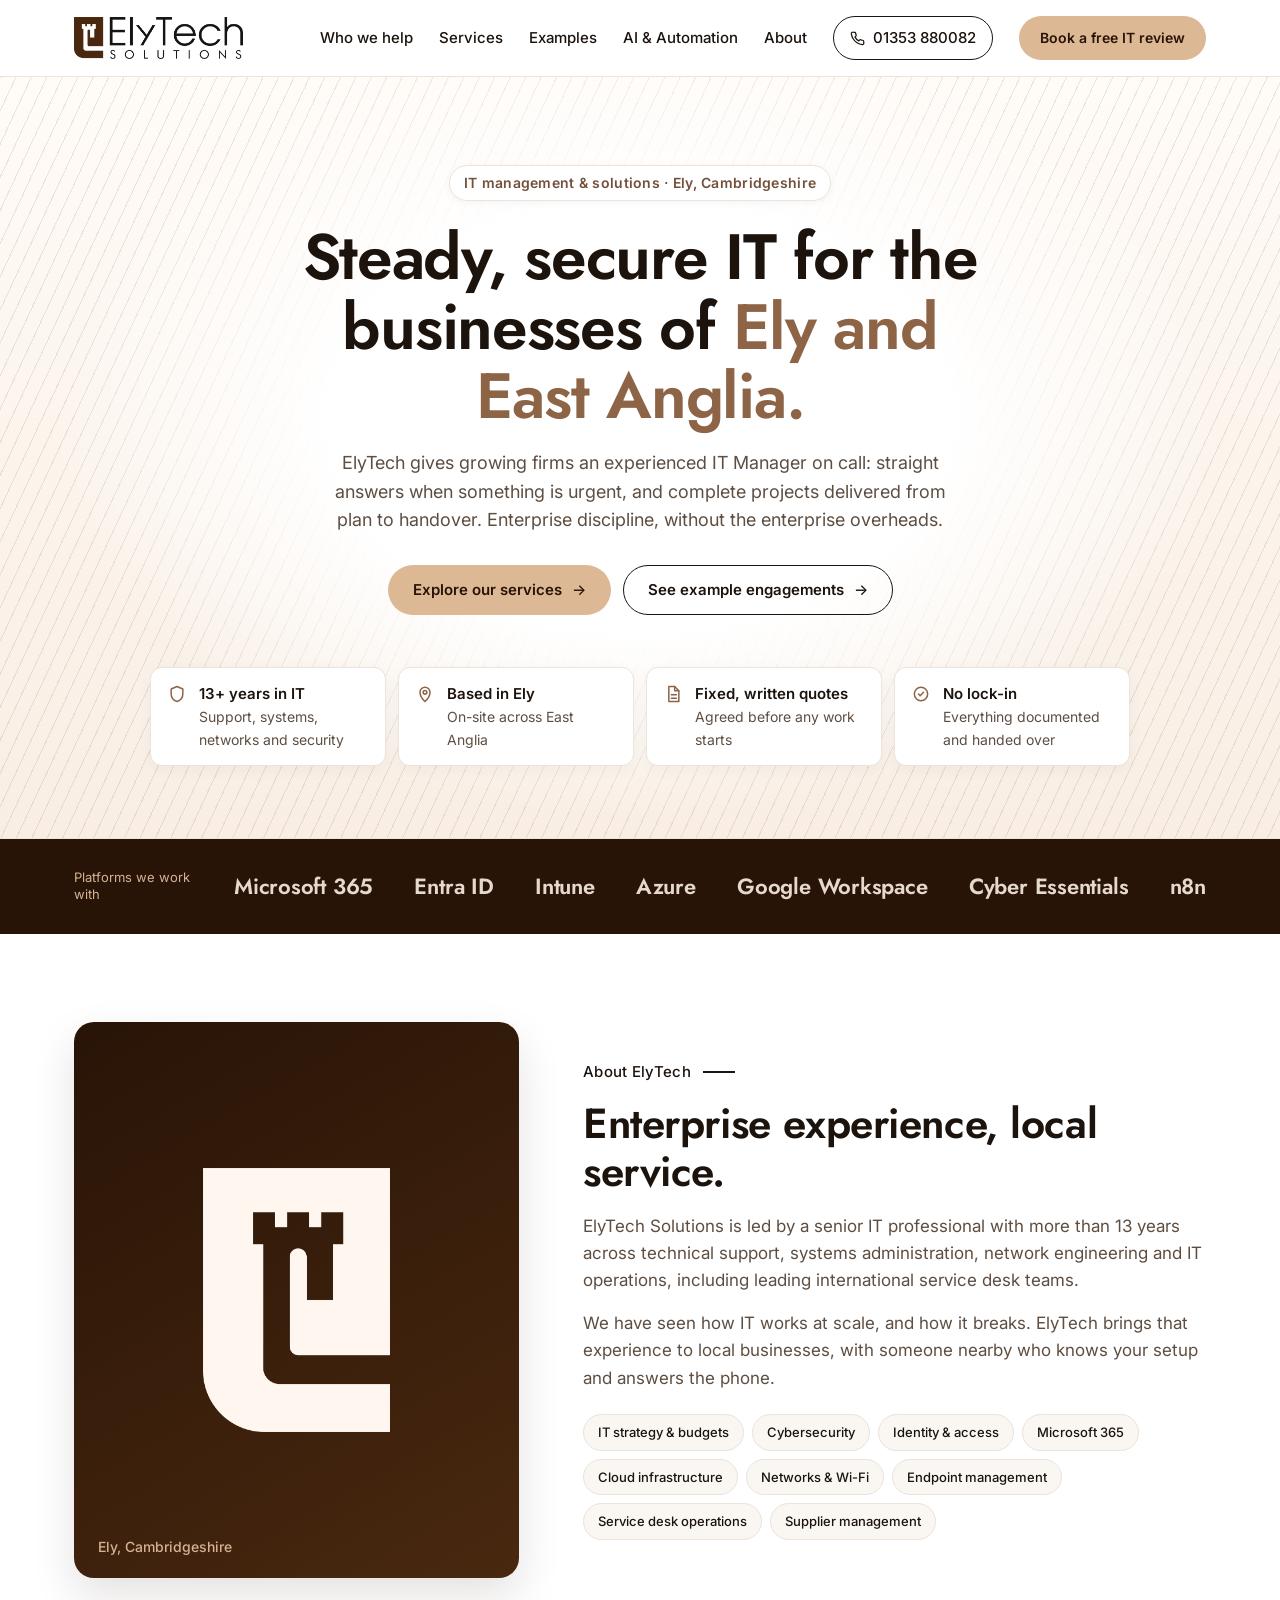
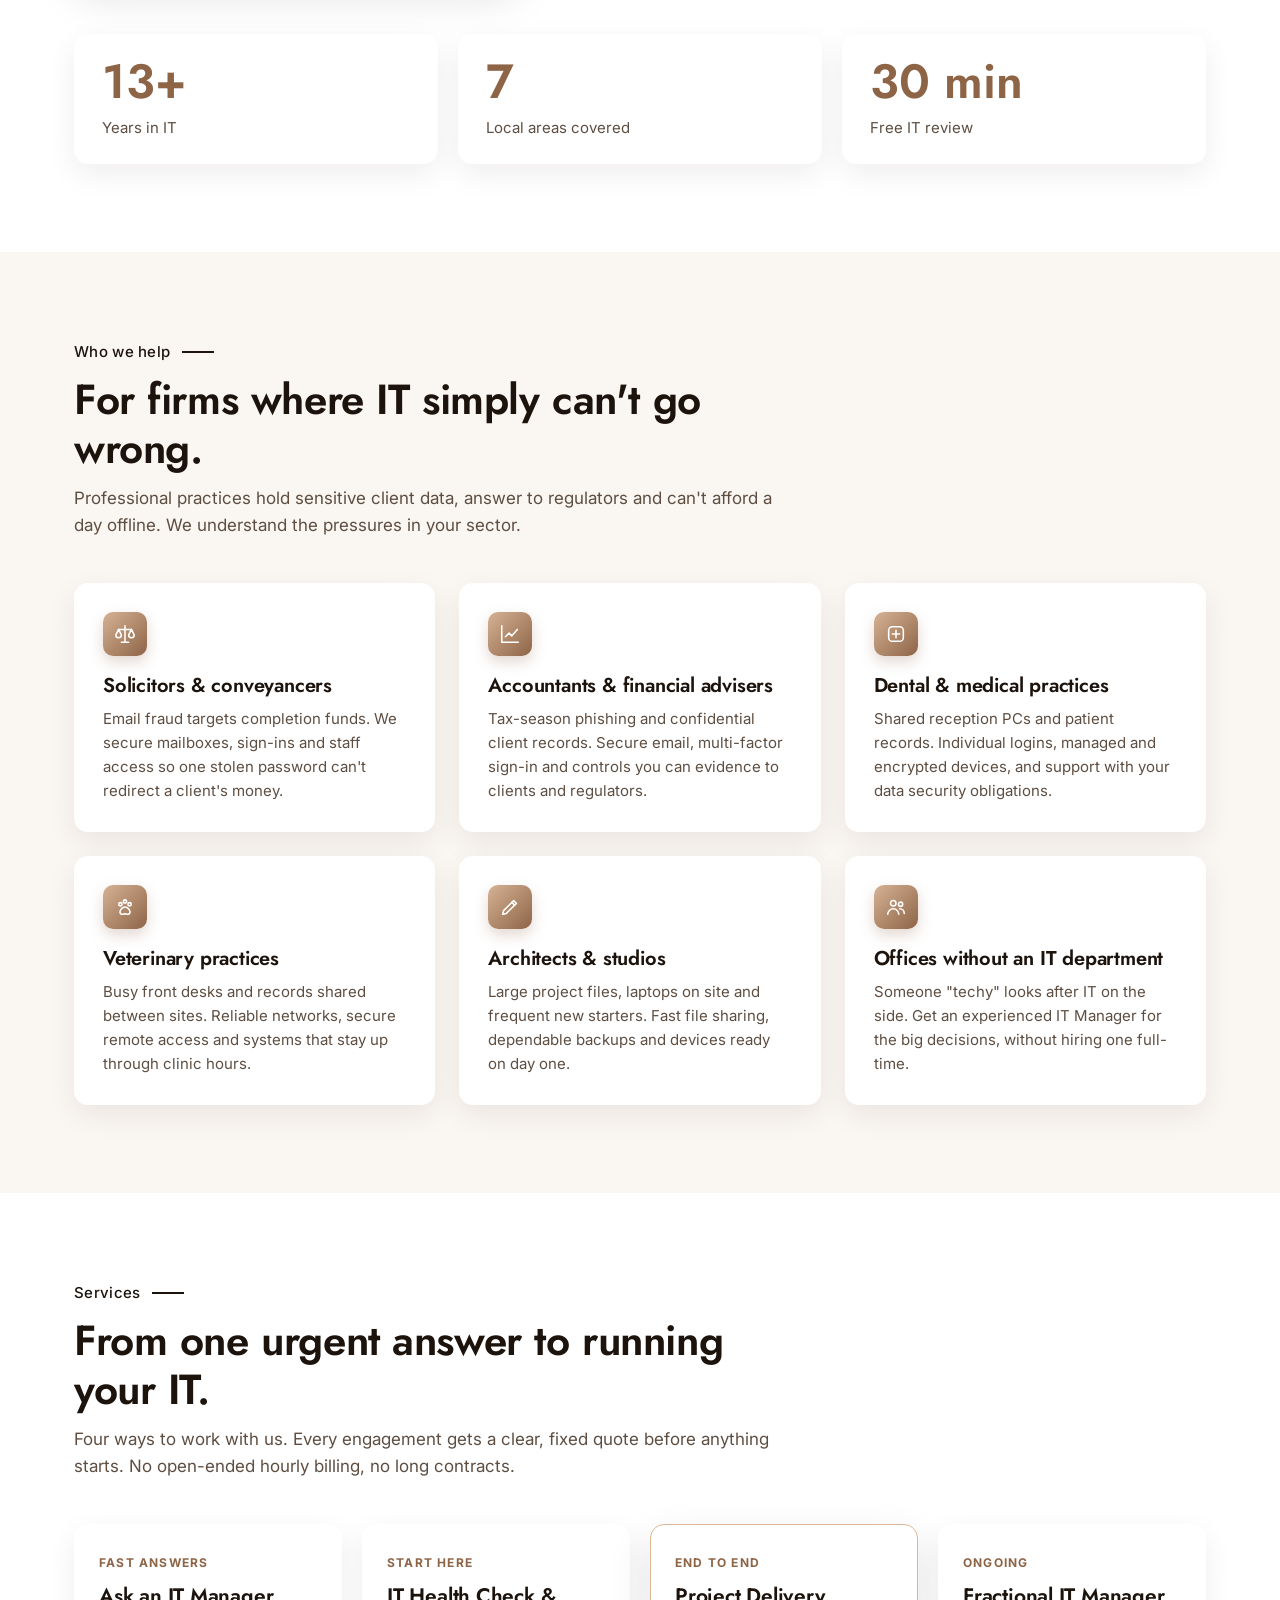
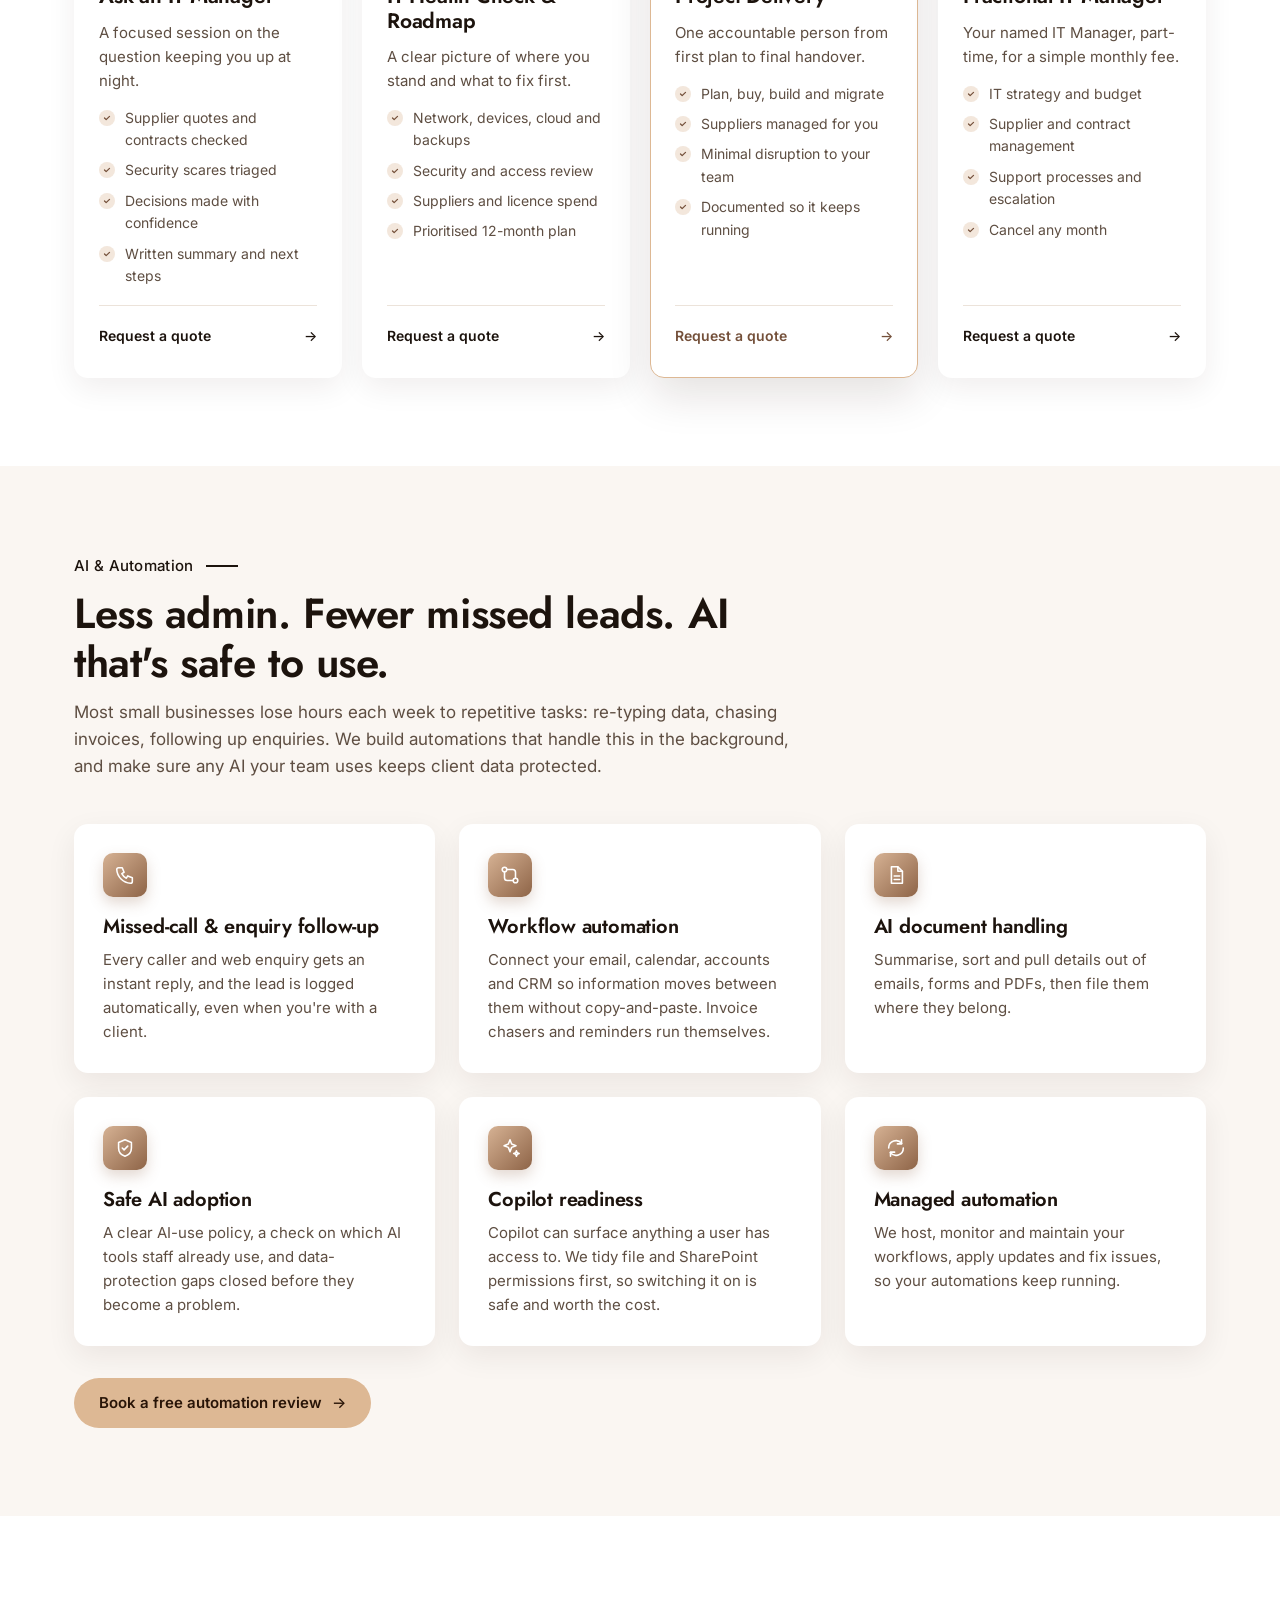
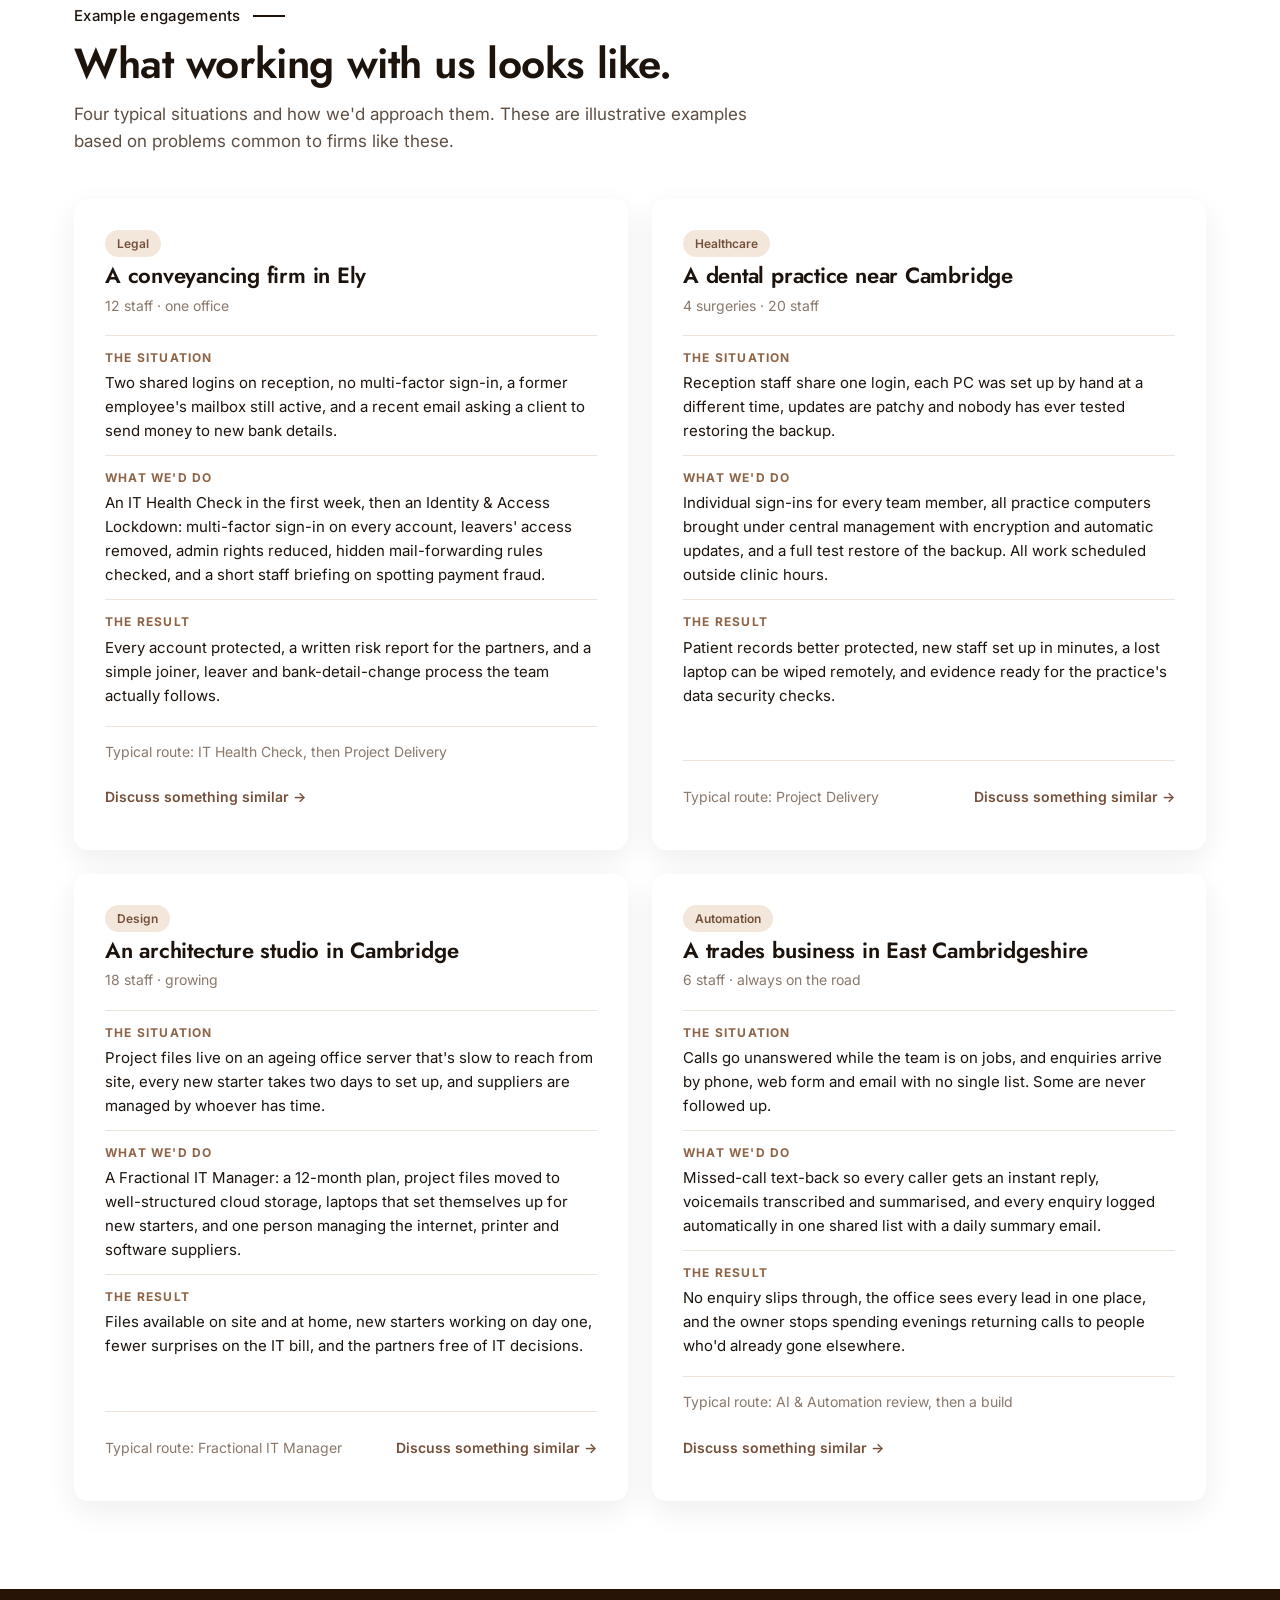
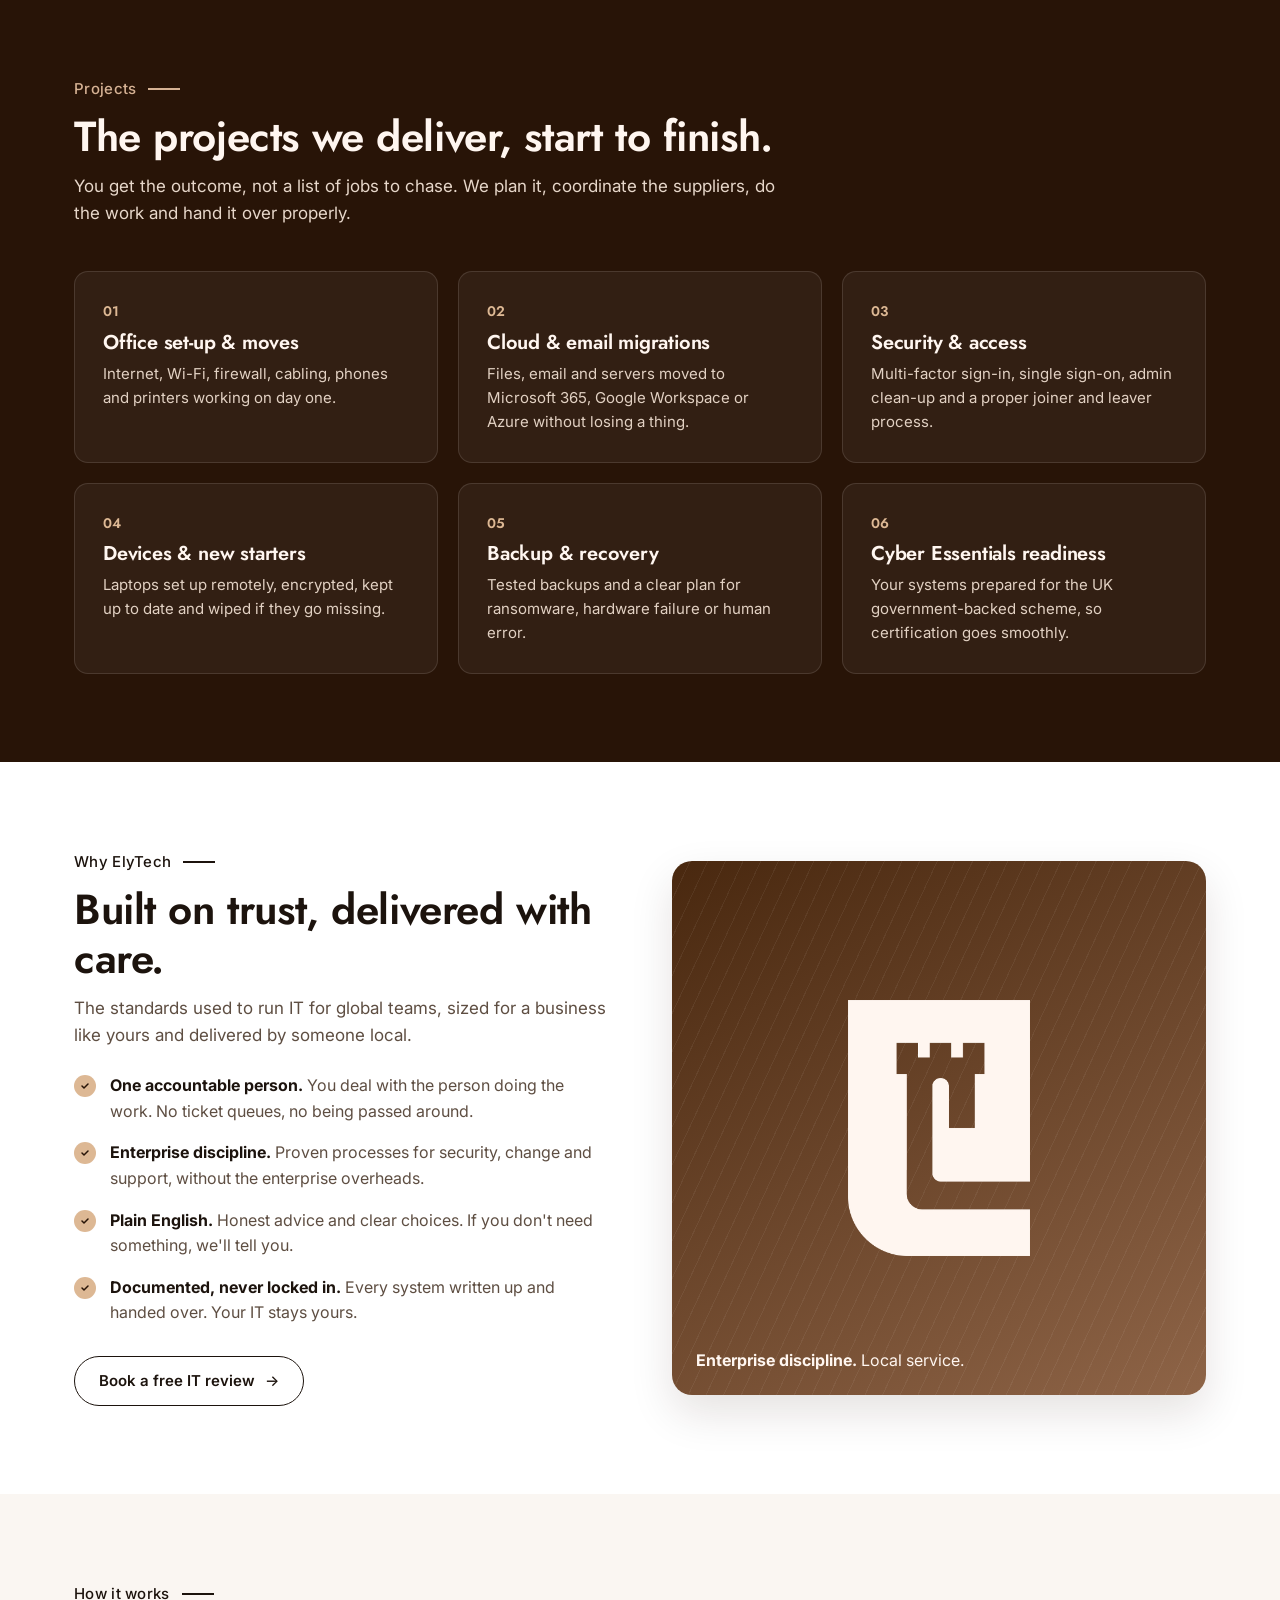
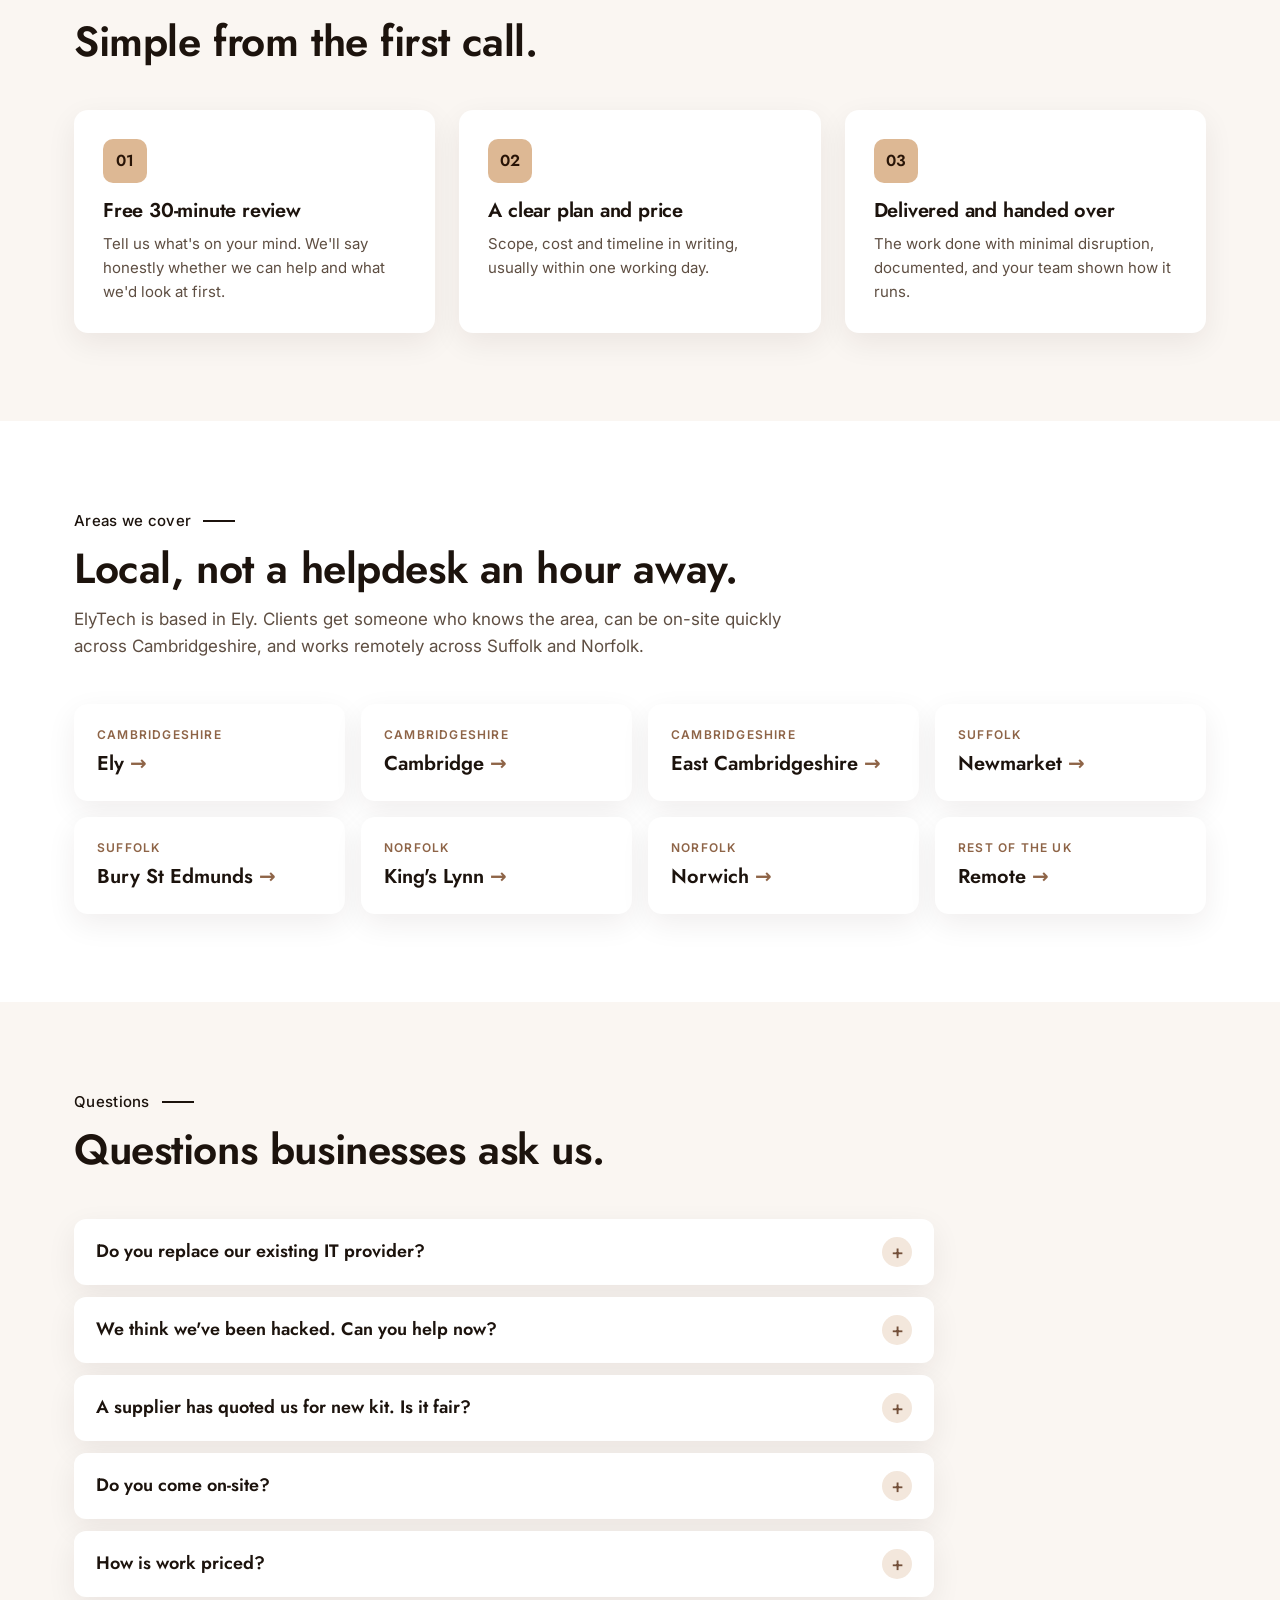
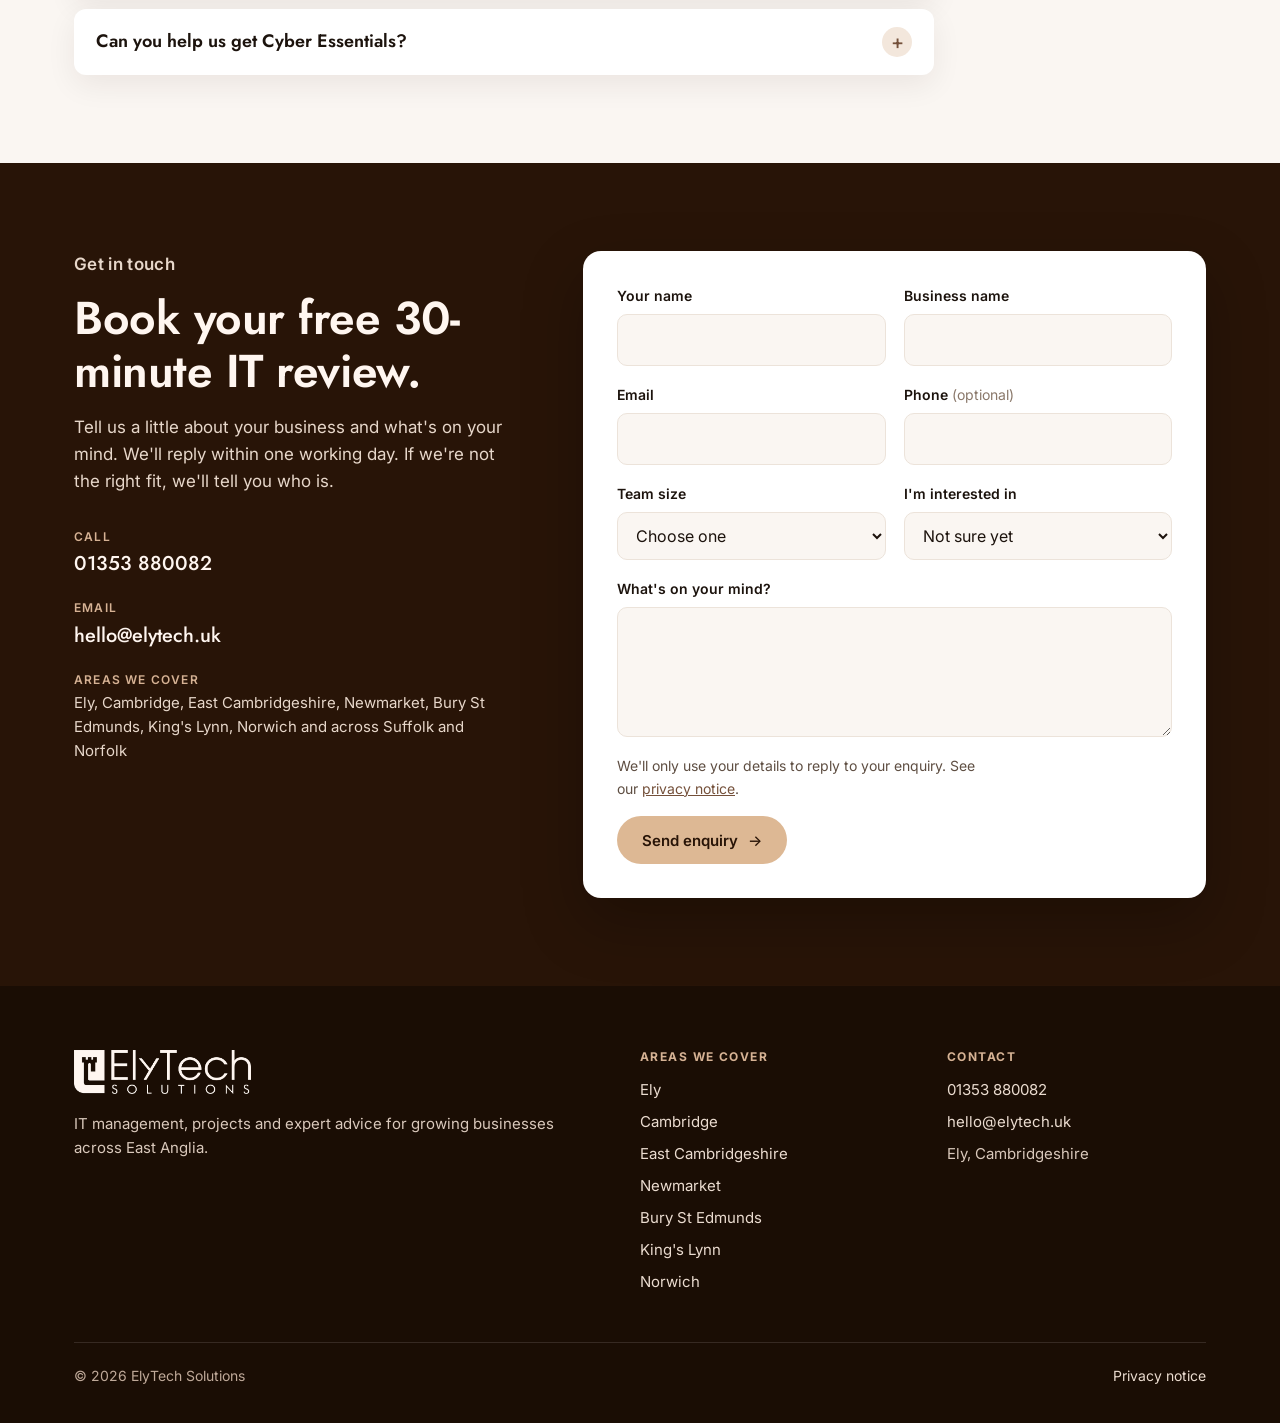
==== commit 8ee9ee27: "Rebuild styles after the IT Solutions landing page reference Fresh stylesheet: white full-width head" ====
--- a/index.html
+++ b/index.html
@@ -18,7 +18,7 @@
 <link rel="apple-touch-icon" href="/apple-touch-icon.png">
 <link rel="preconnect" href="https://fonts.googleapis.com">
 <link rel="preconnect" href="https://fonts.gstatic.com" crossorigin>
-<link href="https://fonts.googleapis.com/css2?family=Inter:wght@400;500;600;700&amp;family=Jost:wght@400;500&amp;display=swap" rel="stylesheet">
+<link href="https://fonts.googleapis.com/css2?family=Inter:wght@400;500;600;700&amp;family=Jost:wght@400;500;600;700&amp;display=swap" rel="stylesheet">
 <link rel="stylesheet" href="/assets/site.css">
 <script type="application/ld+json">
 {
@@ -37,7 +37,7 @@
 }
 </script>
 </head>
-<body class="has-hero">
+<body>
 <a class="skip" href="#main">Skip to content</a>
 
 <header class="site-header">
@@ -257,23 +257,24 @@
 
 
 <section class="section" id="why">
-  <div class="wrap why">
-    <div class="why-visual">
+  <div class="wrap split">
+    <div class="split-copy">
+      <div class="section-head">
+        <p class="eyebrow">Why ElyTech</p>
+        <h2>Built on trust, delivered with care.</h2>
+        <p>The standards used to run IT for global teams, sized for a business like yours and delivered by someone local.</p>
+      </div>
+      <ul class="checks">
+        <li><strong>One accountable person.</strong> You deal with the person doing the work. No ticket queues, no being passed around.</li>
+        <li><strong>Enterprise discipline.</strong> Proven processes for security, change and support, without the enterprise overheads.</li>
+        <li><strong>Plain English.</strong> Honest advice and clear choices. If you don't need something, we'll tell you.</li>
+        <li><strong>Documented, never locked in.</strong> Every system written up and handed over. Your IT stays yours.</li>
+      </ul>
+      <a class="btn btn-outline" href="#contact">Book a free IT review</a>
+    </div>
+    <div class="split-visual">
       <img src="/assets/elytech-mark-cream.png" alt="" aria-hidden="true" width="636" height="900">
       <p><strong>Enterprise discipline.</strong> Local service.</p>
-    </div>
-    <div class="why-copy">
-      <div class="section-head">
-        <p class="eyebrow">The ElyTech standard</p>
-        <h2>Built on trust, delivered with care.</h2>
-      </div>
-      <div class="accordion">
-        <details open><summary>One accountable person</summary><p>You deal with the person doing the work. No ticket queues, no being passed around.</p></details>
-        <details><summary>Enterprise discipline</summary><p>The standards used to run IT for global teams, sized for a business like yours.</p></details>
-        <details><summary>Plain English</summary><p>Honest advice and clear choices. If you don't need something, we'll tell you.</p></details>
-        <details><summary>Documented, never locked in</summary><p>Every system written up and handed over. Your IT stays yours.</p></details>
-      </div>
-      <a class="btn btn-soft btn-small" href="#about">About ElyTech</a>
     </div>
   </div>
 </section>
--- a/assets/site.css
+++ b/assets/site.css
@@ -1,477 +1,316 @@
+/* ElyTech Solutions — site styles (v4, Nov 2026)
+   Clean IT-services layout: white header, centred hero, dark brand band,
+   left-aligned section heads, crisp shadowed cards, full-width sections. */
+
 :root{
+  --white:#FFFFFF;
+  --bg:#FFFFFF;
+  --tint:#FAF6F2;
+  --line:#ECE3DA;
   --cream:#FFF6F0;
-  --sand:#F6E9DE;
-  --line:#E7D6C8;
+  --sand:#F3E7DC;
+  --accent:#DDB894;        /* light copper highlight, used like the reference's lime */
+  --accent-strong:#C99E77;
   --copper:#8E6447;
   --copper-dark:#74503A;
   --copper-light:#D6B294;
   --brown:#49280F;
   --espresso:#281407;
   --ink:#1C130D;
-  --body:#4B3B30;
-  --white:#FFFFFF;
-  --radius:16px;
+  --body:#5E4E42;
+  --muted:#8A786A;
+  --radius:14px;
+  --shadow:0 10px 30px rgba(40,20,7,.07);
+  --shadow-lift:0 18px 44px rgba(40,20,7,.12);
   --max:1180px;
   --display:'Jost','Century Gothic','Futura',system-ui,sans-serif;
   --text:'Inter',system-ui,-apple-system,'Segoe UI',sans-serif;
 }
 *{box-sizing:border-box}
 html{scroll-behavior:smooth;-webkit-text-size-adjust:100%}
-body{margin:0;background:var(--cream);color:var(--ink);font-family:var(--text);font-size:17px;line-height:1.6;-webkit-font-smoothing:antialiased}
+body{margin:0;background:var(--bg);color:var(--ink);font-family:var(--text);font-size:16px;line-height:1.6;-webkit-font-smoothing:antialiased}
 img{max-width:100%;display:block}
 a{color:var(--copper-dark)}
 a:hover{color:var(--brown)}
-:focus-visible{outline:3px solid var(--copper-light);outline-offset:3px;border-radius:4px}
-h1,h2,h3{font-family:var(--display);font-weight:500;letter-spacing:-0.01em;line-height:1.1;margin:0;color:inherit}
+:focus-visible{outline:3px solid var(--accent);outline-offset:3px;border-radius:4px}
+h1,h2,h3,h4{font-family:var(--display);color:inherit;margin:0;line-height:1.15;letter-spacing:-0.01em}
+h1,h2{font-weight:600}
+h3{font-weight:600}
 p{margin:0}
 .wrap{max-width:var(--max);margin:0 auto;padding:0 24px}
-.skip{position:absolute;left:-999px;top:8px;background:var(--white);padding:10px 14px;z-index:20}
+.skip{position:absolute;left:-999px;top:8px;background:var(--white);padding:10px 14px;z-index:30}
 .skip:focus{left:8px}
-
-/* Header */
-.site-header{position:sticky;top:0;z-index:10;background:rgba(255,246,240,.94);backdrop-filter:saturate(1.4) blur(8px);border-bottom:1px solid var(--line)}
+.brand .logo-light{display:none}
+.mobile-only{display:none}
+
+/* ---------- Header ---------- */
+.site-header{position:sticky;top:0;z-index:20;background:rgba(255,255,255,.96);backdrop-filter:saturate(1.4) blur(8px);border-bottom:1px solid var(--line)}
 .site-header .wrap{display:flex;align-items:center;justify-content:space-between;gap:20px;min-height:76px}
-.brand img{height:44px;width:auto}
-.nav{display:flex;align-items:center;gap:28px;font-size:15px;font-weight:500}
-.nav a{color:var(--ink);text-decoration:none}
-.nav a:hover{color:var(--copper-dark)}
-.nav .phone{font-variant-numeric:tabular-nums;color:var(--body)}
-
-/* Buttons */
-.btn{display:inline-flex;align-items:center;justify-content:center;gap:10px;min-height:48px;padding:13px 22px;border-radius:10px;font-weight:600;font-size:16px;text-decoration:none;border:1.5px solid transparent;cursor:pointer;font-family:var(--text);transition:background .15s,color .15s,border-color .15s}
-.btn-primary{background:var(--copper);color:var(--white)}
-.btn-primary:hover{background:var(--copper-dark);color:var(--white)}
-.btn-dark{background:var(--espresso);color:var(--cream)}
-.btn-dark:hover{background:var(--brown);color:var(--cream)}
-.btn-ghost-light{border-color:rgba(255,246,240,.45);color:var(--cream)}
-.btn-ghost-light:hover{border-color:var(--cream);color:var(--white)}
-.btn-small{min-height:44px;padding:10px 18px;font-size:15px}
-
-/* Hero */
-.hero{position:relative;overflow:hidden;background:var(--espresso);color:var(--cream)}
-.hero .mark{position:absolute;right:-60px;top:50%;transform:translateY(-50%);height:118%;width:auto;opacity:.07;pointer-events:none}
-.hero .wrap{position:relative;padding-top:96px;padding-bottom:88px}
-.eyebrow{font-size:13px;font-weight:600;letter-spacing:.14em;text-transform:uppercase;color:var(--copper)}
-.hero .eyebrow{color:var(--copper-light)}
-.hero h1{font-size:clamp(40px,6.2vw,76px);max-width:900px;margin:22px 0 26px}
-.hero h1 em{font-style:normal;color:var(--copper-light)}
-.hero .lede{font-size:clamp(18px,2vw,21px);max-width:680px;color:#EBDCD0}
-.hero .actions{display:flex;flex-wrap:wrap;gap:14px;margin-top:38px}
-.trust{display:grid;grid-template-columns:repeat(4,minmax(0,1fr));gap:24px;margin-top:72px;padding-top:32px;border-top:1px solid rgba(255,246,240,.16)}
-.trust div{display:flex;gap:12px;align-items:flex-start;font-size:15px;color:#E4D3C6}
-.trust strong{display:block;color:var(--cream);font-weight:600;font-size:16px}
-.trust svg{flex:none;width:22px;height:22px;stroke:var(--copper-light);margin-top:2px}
-
-/* Sections */
-section{scroll-margin-top:84px}
-.section{padding:104px 0}
-.section-head{display:flex;flex-direction:column;gap:14px;max-width:720px;margin-bottom:52px}
-.section-head h2{font-size:clamp(32px,4vw,48px)}
-.section-head p{font-size:18px;color:var(--body)}
-.alt{background:var(--white);border-top:1px solid var(--line);border-bottom:1px solid var(--line)}
-.dark{background:var(--brown);color:var(--cream)}
-.dark .section-head p{color:#EBDCD0}
-.dark .eyebrow{color:var(--copper-light)}
-
-/* Sectors */
-.sectors{display:grid;grid-template-columns:repeat(3,minmax(0,1fr));gap:20px}
-.sector{background:var(--white);border:1px solid var(--line);border-radius:var(--radius);padding:28px;display:flex;flex-direction:column;gap:10px}
-.sector h3{font-size:22px}
-.sector p{color:var(--body);font-size:16px}
-.sector .tag{font-size:13px;font-weight:600;color:var(--copper-dark);letter-spacing:.04em}
-
-/* Services */
-.services{display:grid;grid-template-columns:repeat(4,minmax(0,1fr));gap:20px}
-.service{background:var(--cream);border:1px solid var(--line);border-radius:var(--radius);padding:30px 26px;display:flex;flex-direction:column;gap:14px}
-.service.featured{background:var(--espresso);color:var(--cream);border-color:var(--espresso)}
-.service .kicker{font-size:12px;font-weight:700;letter-spacing:.12em;text-transform:uppercase;color:var(--copper-dark)}
-.service.featured .kicker{color:var(--copper-light)}
-.service h3{font-size:25px}
-.service p{font-size:16px;color:var(--body)}
-.service.featured p,.service.featured li{color:#EBDCD0}
-.service ul{margin:4px 0 8px;padding:0;list-style:none;display:flex;flex-direction:column;gap:9px;font-size:15px}
-.service li{display:flex;gap:10px;align-items:flex-start}
-.service li::before{content:"";flex:none;width:7px;height:7px;margin-top:9px;border-radius:2px;background:var(--copper)}
-.service.featured li::before{background:var(--copper-light)}
-.service .btn{margin-top:auto;align-self:flex-start}
-
-/* Projects */
-.projects{display:grid;grid-template-columns:repeat(3,minmax(0,1fr));gap:1px;background:rgba(255,246,240,.14);border:1px solid rgba(255,246,240,.14);border-radius:var(--radius);overflow:hidden}
-.project{background:var(--brown);padding:32px 30px;display:flex;flex-direction:column;gap:10px}
-.project .num{font-family:var(--display);font-size:15px;color:var(--copper-light);letter-spacing:.08em}
-.project h3{font-size:23px;color:var(--cream)}
-.project p{color:#E4D3C6;font-size:16px}
-
-/* Standard */
-.standard{display:grid;grid-template-columns:repeat(4,minmax(0,1fr));gap:36px}
-.standard div{display:flex;flex-direction:column;gap:10px;border-top:2px solid var(--copper);padding-top:20px}
-.standard h3{font-size:21px}
-.standard p{color:var(--body);font-size:16px}
-
-/* Steps */
-.steps{display:grid;grid-template-columns:repeat(3,minmax(0,1fr));gap:20px;counter-reset:step}
-.step{background:var(--white);border:1px solid var(--line);border-radius:var(--radius);padding:30px;display:flex;flex-direction:column;gap:10px}
-.step::before{counter-increment:step;content:"0" counter(step);font-family:var(--display);font-size:40px;color:var(--copper);line-height:1}
-.step h3{font-size:22px}
-.step p{color:var(--body);font-size:16px}
-
-/* About */
-.about{display:grid;grid-template-columns:minmax(0,5fr) minmax(0,7fr);gap:64px;align-items:center}
-.about-card{background:var(--espresso);border-radius:24px;aspect-ratio:4/5;display:flex;align-items:center;justify-content:center;position:relative;overflow:hidden}
-.about-card img{width:46%;height:auto}
-.about-card span{position:absolute;left:28px;bottom:24px;color:var(--copper-light);font-size:13px;letter-spacing:.14em;text-transform:uppercase;font-weight:600}
-.about-copy{display:flex;flex-direction:column;gap:18px}
-.about-copy h2{font-size:clamp(32px,4vw,46px)}
-.about-copy p{font-size:18px;color:var(--body)}
-.chips{display:flex;flex-wrap:wrap;gap:10px;margin-top:8px}
-.chips span{background:var(--white);border:1px solid var(--line);padding:8px 14px;border-radius:999px;font-size:14px;font-weight:500}
-
-/* FAQ */
-.faq{max-width:860px;display:flex;flex-direction:column}
-.faq details{border-bottom:1px solid var(--line);padding:22px 0}
-.faq details:first-child{border-top:1px solid var(--line)}
-.faq summary{cursor:pointer;list-style:none;display:flex;justify-content:space-between;gap:24px;font-family:var(--display);font-size:21px;font-weight:500}
-.faq summary::-webkit-details-marker{display:none}
-.faq summary::after{content:"+";font-family:var(--text);font-weight:400;font-size:26px;line-height:1;color:var(--copper)}
-.faq details[open] summary::after{content:"\2212"}
-.faq details p{margin-top:12px;color:var(--body);max-width:760px}
-
-/* Contact */
-.contact{background:var(--espresso);color:var(--cream)}
-.contact-grid{display:grid;grid-template-columns:minmax(0,5fr) minmax(0,7fr);gap:64px}
-.contact h2{font-size:clamp(34px,4.4vw,52px);margin:16px 0 18px}
-.contact .intro p{color:#EBDCD0;font-size:18px}
-.contact-list{list-style:none;padding:0;margin:36px 0 0;display:flex;flex-direction:column;gap:18px}
-.contact-list li{display:flex;flex-direction:column;gap:2px}
-.contact-list small{font-size:12px;letter-spacing:.12em;text-transform:uppercase;color:var(--copper-light);font-weight:600}
-.contact-list a{color:var(--cream);font-size:20px;text-decoration:none;font-family:var(--display)}
-.contact-list a:hover{color:var(--copper-light)}
-.contact-list span{font-size:16px;color:#EBDCD0}
-form.enquiry{background:var(--cream);color:var(--ink);border-radius:20px;padding:36px;display:grid;grid-template-columns:1fr 1fr;gap:18px}
-.field{display:flex;flex-direction:column;gap:7px}
-.field.full{grid-column:1/-1}
-.field label{font-size:14px;font-weight:600}
-.field label span{font-weight:400;color:var(--body)}
-.field input,.field select,.field textarea{font:inherit;font-size:16px;color:var(--ink);background:var(--white);border:1.5px solid var(--line);border-radius:10px;padding:12px 14px;min-height:48px;width:100%}
-.field textarea{min-height:130px;resize:vertical}
-.field input:focus,.field select:focus,.field textarea:focus{outline:none;border-color:var(--copper);box-shadow:0 0 0 3px rgba(142,100,71,.18)}
-.form-foot{grid-column:1/-1;display:flex;flex-wrap:wrap;align-items:center;justify-content:space-between;gap:16px}
-.form-foot p{font-size:14px;color:var(--body);max-width:380px}
-.hidden{position:absolute;left:-9999px}
-
-/* Footer */
-.site-footer{background:var(--espresso);color:#D9C8BB;border-top:1px solid rgba(255,246,240,.12);font-size:15px}
-.site-footer .wrap{display:grid;grid-template-columns:minmax(0,2fr) repeat(2,minmax(0,1fr));gap:48px;padding-top:64px;padding-bottom:40px}
-.site-footer img{height:46px;width:auto;margin-bottom:18px}
-.site-footer h4{margin:0 0 14px;font-size:12px;letter-spacing:.14em;text-transform:uppercase;color:var(--copper-light)}
-.site-footer ul{list-style:none;margin:0;padding:0;display:flex;flex-direction:column;gap:8px}
-.site-footer a{color:#EBDCD0;text-decoration:none}
-.site-footer a:hover{color:var(--white)}
-.legal{grid-column:1/-1;border-top:1px solid rgba(255,246,240,.12);padding-top:24px;display:flex;flex-wrap:wrap;justify-content:space-between;gap:12px;font-size:14px;color:#BFA999}
-
-/* Simple pages */
-.page{padding:96px 0 120px}
-.page .wrap{max-width:780px}
-.page h1{font-size:clamp(36px,5vw,54px);margin:16px 0 24px}
-.page h2{font-size:26px;margin:40px 0 12px}
-.page p,.page li{color:var(--body);font-size:17px}
-.page p+p{margin-top:14px}
-
-/* Responsive */
-@media (max-width:1060px){
-  .services{grid-template-columns:repeat(2,minmax(0,1fr))}
-  .standard{grid-template-columns:repeat(2,minmax(0,1fr))}
-  .trust{grid-template-columns:repeat(2,minmax(0,1fr))}
-}
-@media (max-width:860px){
-  .nav .link{display:none}
-  .sectors,.projects,.steps{grid-template-columns:minmax(0,1fr)}
-  .about,.contact-grid{grid-template-columns:minmax(0,1fr);gap:40px}
-  .about-card{aspect-ratio:16/10}
-  .about-card img{width:22%}
-  .site-footer .wrap{grid-template-columns:minmax(0,1fr)}
-  .section{padding:80px 0}
-}
-@media (max-width:600px){
-  body{font-size:16px}
-  .brand img{height:36px}
-  .nav .phone{display:none}
-  .services,.standard,.trust{grid-template-columns:minmax(0,1fr)}
-  .hero .wrap{padding-top:64px;padding-bottom:64px}
-  .trust{margin-top:48px}
-  form.enquiry{grid-template-columns:minmax(0,1fr);padding:24px}
-  .wrap{padding:0 16px}
-}
-@media (prefers-reduced-motion:reduce){html{scroll-behavior:auto}}
-
-/* Location pages and areas */
-.crumbs{font-size:14px;color:#D9C8BB;margin-bottom:28px}
-.crumbs a{color:var(--copper-light);text-decoration:none}
-.crumbs a:hover{color:var(--cream)}
-.trust-3{grid-template-columns:repeat(3,minmax(0,1fr))}
-.local .section-head p+p{margin-top:4px}
-.sectors-3 .sector h3{font-size:21px}
-.services-compact .service{padding:26px 24px}
-.coverage{display:grid;grid-template-columns:minmax(0,1fr) minmax(0,1fr);gap:40px;margin-top:64px;padding-top:40px;border-top:1px solid var(--line)}
-.coverage h3{font-size:20px;margin-bottom:10px}
-.coverage p{color:var(--body)}
-.coverage ul{list-style:none;margin:0;padding:0;display:grid;grid-template-columns:repeat(2,minmax(0,1fr));gap:8px 24px}
-.areas{display:grid;grid-template-columns:repeat(4,minmax(0,1fr));gap:16px}
-.area{display:flex;flex-direction:column;gap:4px;background:var(--cream);border:1px solid var(--line);border-radius:14px;padding:22px 22px 20px;text-decoration:none;color:var(--ink);transition:border-color .15s,transform .15s}
-.area:hover{border-color:var(--copper);color:var(--ink);transform:translateY(-2px)}
-.area span{font-size:12px;letter-spacing:.12em;text-transform:uppercase;color:var(--copper-dark);font-weight:600}
-.area strong{font-family:var(--display);font-weight:500;font-size:22px}
-.area strong::after{content:"\00a0\2192";color:var(--copper)}
-@media (max-width:1060px){.areas{grid-template-columns:repeat(2,minmax(0,1fr))}}
-@media (max-width:860px){.trust-3,.coverage{grid-template-columns:minmax(0,1fr)}}
-@media (max-width:600px){.areas,.coverage ul{grid-template-columns:minmax(0,1fr)}}
-@media (prefers-reduced-motion:reduce){.area{transition:none}.area:hover{transform:none}}
-/* Mobile menu */
+.brand img{height:42px;width:auto}
+.nav{display:flex;align-items:center;gap:26px;font-size:15px;font-weight:500}
+.nav a{white-space:nowrap}
+.nav .link{color:var(--ink);text-decoration:none}
+.nav .link:hover{color:var(--copper-dark)}
+.nav .phone{display:inline-flex;align-items:center;gap:8px;color:var(--ink);text-decoration:none;border:1px solid var(--ink);border-radius:999px;padding:9px 16px;min-height:44px}
+.nav .phone:hover{background:var(--ink);color:var(--white)}
+.nav .phone::before{content:"";flex:none;width:15px;height:15px;background:currentColor;-webkit-mask:url("data:image/svg+xml,%3Csvg xmlns='http://www.w3.org/2000/svg' viewBox='0 0 24 24' fill='none' stroke='black' stroke-width='2' stroke-linecap='round' stroke-linejoin='round'%3E%3Cpath d='M22 16.9v3a2 2 0 0 1-2.2 2 19.8 19.8 0 0 1-8.6-3.1 19.5 19.5 0 0 1-6-6A19.8 19.8 0 0 1 2.1 4.2 2 2 0 0 1 4.1 2h3a2 2 0 0 1 2 1.7c.1.9.4 1.8.7 2.7a2 2 0 0 1-.5 2.1L8 9.8a16 16 0 0 0 6 6l1.3-1.3a2 2 0 0 1 2.1-.4c.9.3 1.8.6 2.7.7a2 2 0 0 1 1.7 2z'/%3E%3C/svg%3E") center/contain no-repeat;mask:url("data:image/svg+xml,%3Csvg xmlns='http://www.w3.org/2000/svg' viewBox='0 0 24 24' fill='none' stroke='black' stroke-width='2' stroke-linecap='round' stroke-linejoin='round'%3E%3Cpath d='M22 16.9v3a2 2 0 0 1-2.2 2 19.8 19.8 0 0 1-8.6-3.1 19.5 19.5 0 0 1-6-6A19.8 19.8 0 0 1 2.1 4.2 2 2 0 0 1 4.1 2h3a2 2 0 0 1 2 1.7c.1.9.4 1.8.7 2.7a2 2 0 0 1-.5 2.1L8 9.8a16 16 0 0 0 6 6l1.3-1.3a2 2 0 0 1 2.1-.4c.9.3 1.8.6 2.7.7a2 2 0 0 1 1.7 2z'/%3E%3C/svg%3E") center/contain no-repeat}
 .menu-toggle{display:none;width:44px;height:44px;padding:11px 10px;border:1px solid var(--line);border-radius:10px;background:transparent;cursor:pointer;flex-direction:column;justify-content:space-between}
 .menu-toggle span{display:block;height:2px;border-radius:2px;background:var(--ink);transition:transform .2s,opacity .2s}
 .menu-open .menu-toggle span:nth-child(1){transform:translateY(10px) rotate(45deg)}
 .menu-open .menu-toggle span:nth-child(2){opacity:0}
 .menu-open .menu-toggle span:nth-child(3){transform:translateY(-10px) rotate(-45deg)}
+
+/* ---------- Buttons ---------- */
+.btn{display:inline-flex;align-items:center;justify-content:center;gap:10px;min-height:48px;padding:12px 24px;border-radius:999px;font-weight:600;font-size:15px;text-decoration:none;border:1.5px solid transparent;cursor:pointer;font-family:var(--text);transition:background .15s,color .15s,border-color .15s,box-shadow .15s}
+.btn::after{content:"\2192";font-weight:500}
+.btn-small{min-height:44px;padding:9px 20px;font-size:14px}
+.btn-primary{background:var(--accent);color:var(--espresso)}
+.btn-primary:hover{background:var(--accent-strong);color:var(--espresso)}
+.btn-dark{background:var(--espresso);color:var(--cream)}
+.btn-dark:hover{background:var(--brown);color:var(--cream)}
+.btn-outline,.btn-soft{background:transparent;color:var(--ink);border-color:var(--ink)}
+.btn-outline:hover,.btn-soft:hover{background:var(--ink);color:var(--white)}
+.btn-ghost-light{background:transparent;color:var(--ink);border-color:var(--ink)}
+.btn-ghost-light:hover{background:var(--ink);color:var(--white)}
+.nav .btn::after{content:none}
+
+/* ---------- Hero (centred) ---------- */
+.hero{position:relative;overflow:hidden;background:
+  radial-gradient(ellipse 60% 70% at 50% 45%,rgba(255,255,255,1) 40%,rgba(255,255,255,0) 75%),
+  repeating-linear-gradient(115deg,rgba(142,100,71,.16) 0 1px,transparent 1px 14px),
+  linear-gradient(180deg,#FFFBF7,#F8EEE4);border-bottom:1px solid var(--line)}
+.hero .mark{display:none}
+.hero .wrap{position:relative;display:flex;flex-direction:column;align-items:center;text-align:center;padding-top:88px;padding-bottom:72px}
+.crumbs{align-self:center;font-size:14px;color:var(--muted);margin-bottom:22px}
+.crumbs a{color:var(--copper-dark);text-decoration:none}
+.eyebrow{font-size:14px;font-weight:600;color:var(--copper-dark);letter-spacing:.02em}
+.hero .eyebrow{display:inline-flex;align-items:center;gap:8px;background:var(--white);border:1px solid var(--line);border-radius:999px;padding:6px 14px;box-shadow:0 2px 8px rgba(40,20,7,.04)}
+.hero h1{font-size:clamp(38px,5.4vw,64px);line-height:1.08;max-width:880px;margin:22px auto 18px;letter-spacing:-0.02em}
+.hero h1 em{font-style:normal;color:var(--copper)}
+.hero .lede{font-size:clamp(16px,1.6vw,18px);color:var(--body);max-width:640px}
+.hero .actions{display:flex;flex-wrap:wrap;justify-content:center;gap:12px;margin-top:30px}
+.trust{display:grid;grid-template-columns:repeat(4,minmax(0,1fr));gap:12px;width:100%;max-width:980px;margin-top:52px;text-align:left}
+.trust-3{grid-template-columns:repeat(3,minmax(0,1fr));max-width:860px}
+.trust > div{display:flex;gap:12px;align-items:flex-start;background:var(--white);border:1px solid var(--line);border-radius:12px;padding:14px 16px;box-shadow:0 4px 14px rgba(40,20,7,.04);font-size:14px;color:var(--body)}
+.trust strong{display:block;color:var(--ink);font-weight:600;font-size:15px}
+.trust svg{flex:none;width:20px;height:20px;stroke:var(--copper);margin-top:2px}
+
+/* ---------- Dark brand band ---------- */
+.platforms{background:var(--espresso);color:var(--cream);padding:30px 0}
+.platforms .wrap{display:flex;align-items:center;gap:40px}
+.platforms p{flex:none;font-size:13px;color:var(--copper-light);max-width:120px;line-height:1.35}
+.platforms ul{list-style:none;margin:0;padding:0;flex:1;display:flex;justify-content:space-between;align-items:center;gap:20px;flex-wrap:nowrap}
+.platforms li{font-family:var(--display);font-size:clamp(17px,1.8vw,22px);font-weight:600;letter-spacing:-0.01em;color:#F6E9DD;white-space:nowrap;opacity:.92}
+
+/* ---------- Sections ---------- */
+section{scroll-margin-top:84px}
+.section{padding:88px 0}
+.alt{background:var(--tint)}
+.section-head{display:flex;flex-direction:column;gap:12px;max-width:720px;margin-bottom:44px}
+.section-head .eyebrow{display:inline-flex;align-items:center;gap:12px;color:var(--ink);font-weight:500;font-size:15px}
+.section-head .eyebrow::after{content:"";width:32px;height:2px;background:var(--ink)}
+.section-head h2{font-size:clamp(30px,3.6vw,42px)}
+.section-head p:not(.eyebrow){font-size:17px;color:var(--body)}
+.dark{background:var(--espresso);color:var(--cream)}
+.dark .section-head .eyebrow{color:var(--copper-light)}
+.dark .section-head .eyebrow::after{background:var(--copper-light)}
+.dark .section-head p:not(.eyebrow){color:#E7D7CA}
+
+/* ---------- Cards ---------- */
+.sectors{display:grid;grid-template-columns:repeat(3,minmax(0,1fr));gap:24px}
+.sector,.service,.step,.example,.area{background:var(--white);border:1.5px solid transparent;border-radius:var(--radius);box-shadow:var(--shadow);transition:transform .2s,box-shadow .2s,border-color .2s}
+.sector:hover,.service:hover,.step:hover,.example:hover{transform:translateY(-3px);box-shadow:var(--shadow-lift);border-color:var(--accent)}
+.sector{padding:28px;display:flex;flex-direction:column;gap:10px}
+.sector .icon{width:44px;height:44px;border-radius:10px;background:linear-gradient(135deg,var(--copper-light),var(--copper));color:var(--white);display:flex;align-items:center;justify-content:center;margin-bottom:8px;box-shadow:0 6px 14px rgba(142,100,71,.25)}
+.sector .icon svg{width:22px;height:22px}
+.sector h3{font-size:20px}
+.sector p{color:var(--body);font-size:15px}
+.sector .tag,.example .tag{order:-1;display:none}
+.sectors-3 .sector{border-top:3px solid var(--accent)}
+
+.services{display:grid;grid-template-columns:repeat(4,minmax(0,1fr));gap:20px}
+.service{padding:28px 24px;display:flex;flex-direction:column;gap:12px}
+.service .kicker{font-size:12px;font-weight:700;letter-spacing:.1em;text-transform:uppercase;color:var(--copper)}
+.service h3{font-size:21px}
+.service p{font-size:15px;color:var(--body)}
+.service ul{margin:2px 0 6px;padding:0;list-style:none;display:flex;flex-direction:column;gap:8px;font-size:14px;color:var(--body)}
+.service li{display:flex;gap:10px;align-items:flex-start}
+.service li::before{content:"";flex:none;width:16px;height:16px;margin-top:3px;border-radius:50%;background:var(--sand) url("data:image/svg+xml,%3Csvg xmlns='http://www.w3.org/2000/svg' viewBox='0 0 24 24' fill='none' stroke='%2374503A' stroke-width='3' stroke-linecap='round' stroke-linejoin='round'%3E%3Cpath d='M6 12l4 4 8-8'/%3E%3C/svg%3E") center/10px no-repeat}
+.service .btn{margin-top:auto;align-self:stretch;justify-content:space-between;background:none;color:var(--ink);border:0;border-top:1px solid var(--line);border-radius:0;padding:16px 0 0;min-height:44px;font-size:14px}
+.service .btn:hover{color:var(--copper-dark);background:none}
+.service.featured{border-color:var(--accent);box-shadow:var(--shadow-lift)}
+.service.featured .btn{color:var(--copper-dark)}
+
+/* Projects (dark band) */
+.projects{display:grid;grid-template-columns:repeat(3,minmax(0,1fr));gap:20px}
+.project{background:rgba(255,246,240,.05);border:1px solid rgba(255,246,240,.12);border-radius:var(--radius);padding:28px;display:flex;flex-direction:column;gap:8px}
+.project .num{font-family:var(--display);font-weight:600;font-size:14px;color:var(--accent)}
+.project h3{font-size:20px;color:var(--cream)}
+.project p{color:#E2D1C3;font-size:15px}
+
+/* Examples */
+.examples{display:grid;grid-template-columns:repeat(2,minmax(0,1fr));gap:24px}
+.example{padding:30px;display:flex;flex-direction:column;gap:18px}
+.example .tag{display:inline-block;align-self:flex-start;background:var(--sand);color:var(--copper-dark);padding:4px 12px;border-radius:999px;font-size:12px;font-weight:600}
+.example-head{display:flex;flex-direction:column;gap:6px}
+.example h3{font-size:22px}
+.example .meta{font-size:14px;color:var(--muted)}
+.example dl{margin:0;display:flex;flex-direction:column;gap:12px}
+.example dl div{border-top:1px solid var(--line);padding-top:12px}
+.example dt{font-size:12px;font-weight:700;letter-spacing:.1em;text-transform:uppercase;color:var(--copper);margin-bottom:4px}
+.example dd{margin:0;font-size:15px;color:var(--ink)}
+.example-foot{margin-top:auto;display:flex;flex-wrap:wrap;justify-content:space-between;align-items:center;gap:12px;padding-top:14px;border-top:1px solid var(--line);font-size:14px;color:var(--muted)}
+.example-foot a{font-weight:600;text-decoration:none;color:var(--copper-dark);min-height:44px;display:inline-flex;align-items:center}
+.example-foot a::after{content:"\00a0\2192"}
+
+/* Split section (Why ElyTech) */
+.split{display:grid;grid-template-columns:minmax(0,1fr) minmax(0,1fr);gap:64px;align-items:center}
+.split-copy .section-head{margin-bottom:24px}
+.checks{list-style:none;margin:0 0 30px;padding:0;display:flex;flex-direction:column;gap:16px}
+.checks li{position:relative;padding-left:36px;color:var(--body);font-size:16px}
+.checks li strong{color:var(--ink)}
+.checks li::before{content:"";position:absolute;left:0;top:2px;width:22px;height:22px;border-radius:50%;background:var(--accent) url("data:image/svg+xml,%3Csvg xmlns='http://www.w3.org/2000/svg' viewBox='0 0 24 24' fill='none' stroke='%23281407' stroke-width='3' stroke-linecap='round' stroke-linejoin='round'%3E%3Cpath d='M6 12l4 4 8-8'/%3E%3C/svg%3E") center/12px no-repeat}
+.split-visual{position:relative;border-radius:20px;overflow:hidden;aspect-ratio:1/1;background:linear-gradient(150deg,var(--brown),var(--copper));display:flex;align-items:center;justify-content:center;box-shadow:var(--shadow-lift)}
+.split-visual img{width:34%;height:auto}
+.split-visual p{position:absolute;left:24px;bottom:22px;color:var(--cream);font-size:16px}
+.split-visual::before{content:"";position:absolute;inset:0;background:repeating-linear-gradient(115deg,rgba(255,246,240,.06) 0 1px,transparent 1px 16px)}
+
+/* Steps */
+.steps{display:grid;grid-template-columns:repeat(3,minmax(0,1fr));gap:24px;counter-reset:step}
+.step{padding:28px;display:flex;flex-direction:column;gap:10px}
+.step::before{counter-increment:step;content:"0" counter(step);width:44px;height:44px;border-radius:10px;background:var(--accent);color:var(--espresso);display:flex;align-items:center;justify-content:center;font-family:var(--display);font-weight:600;font-size:16px;margin-bottom:6px}
+.step h3{font-size:20px}
+.step p{color:var(--body);font-size:15px}
+
+/* About */
+.about{display:grid;grid-template-columns:minmax(0,5fr) minmax(0,7fr);gap:64px;align-items:center}
+.about-card{border-radius:20px;aspect-ratio:4/5;background:linear-gradient(150deg,var(--espresso),var(--brown));display:flex;align-items:center;justify-content:center;position:relative;overflow:hidden;box-shadow:var(--shadow-lift)}
+.about-card img{width:42%;height:auto}
+.about-card span{position:absolute;left:24px;bottom:20px;color:var(--copper-light);font-size:14px;font-weight:500}
+.about-copy{display:flex;flex-direction:column;gap:16px}
+.about-copy .eyebrow{display:inline-flex;align-items:center;gap:12px;color:var(--ink);font-weight:500;font-size:15px}
+.about-copy .eyebrow::after{content:"";width:32px;height:2px;background:var(--ink)}
+.about-copy h2{font-size:clamp(30px,3.6vw,42px)}
+.about-copy p{font-size:17px;color:var(--body)}
+.chips{display:flex;flex-wrap:wrap;gap:8px;margin-top:6px}
+.chips span{background:var(--tint);border:1px solid var(--line);padding:7px 14px;border-radius:999px;font-size:13px;font-weight:500}
+.stats{display:grid;grid-template-columns:repeat(3,minmax(0,1fr));gap:20px;margin:56px 0 0}
+.stats div{background:var(--white);border-radius:var(--radius);box-shadow:var(--shadow);padding:24px 28px}
+.stats dt{font-family:var(--display);font-weight:600;font-size:clamp(36px,4vw,48px);line-height:1;color:var(--copper)}
+.stats dd{margin:10px 0 0;color:var(--body);font-size:15px}
+
+/* Areas */
+.areas{display:grid;grid-template-columns:repeat(4,minmax(0,1fr));gap:16px}
+.area{display:flex;flex-direction:column;gap:4px;padding:20px 22px;text-decoration:none;color:var(--ink)}
+.area:hover{border-color:var(--accent);box-shadow:var(--shadow-lift);transform:translateY(-2px);color:var(--ink)}
+.area span{font-size:12px;letter-spacing:.1em;text-transform:uppercase;color:var(--copper);font-weight:600}
+.area strong{font-family:var(--display);font-weight:600;font-size:20px}
+.area strong::after{content:"\00a0\2192";color:var(--copper)}
+
+/* FAQ */
+.faq{max-width:860px;display:flex;flex-direction:column;gap:12px}
+.faq details{background:var(--white);border-radius:12px;box-shadow:var(--shadow);padding:18px 22px}
+.faq summary{cursor:pointer;list-style:none;display:flex;justify-content:space-between;align-items:center;gap:24px;font-family:var(--display);font-size:18px;font-weight:600}
+.faq summary::-webkit-details-marker{display:none}
+.faq summary::after{content:"+";flex:none;width:30px;height:30px;border-radius:50%;background:var(--sand);color:var(--copper-dark);display:flex;align-items:center;justify-content:center;font-family:var(--text);font-weight:500;font-size:20px;line-height:1}
+.faq details[open] summary::after{content:"\2212";background:var(--accent);color:var(--espresso)}
+.faq details p{margin-top:10px;color:var(--body);max-width:760px}
+
+/* Area-page extras */
+.local .section-head p+p{margin-top:2px}
+.coverage{display:grid;grid-template-columns:minmax(0,1fr) minmax(0,1fr);gap:40px;margin-top:48px;padding-top:32px;border-top:1px solid var(--line)}
+.coverage h3{font-size:19px;margin-bottom:10px}
+.coverage p{color:var(--body)}
+.coverage ul{list-style:none;margin:0;padding:0;display:grid;grid-template-columns:repeat(2,minmax(0,1fr));gap:8px 24px}
+
+/* ---------- Contact ---------- */
+.contact{background:var(--espresso);color:var(--cream)}
+.contact-grid{display:grid;grid-template-columns:minmax(0,5fr) minmax(0,7fr);gap:64px}
+.contact .eyebrow{color:var(--copper-light)}
+.contact h2{font-size:clamp(32px,4vw,46px);margin:14px 0 16px}
+.contact .intro p{color:#E7D7CA;font-size:17px}
+.contact-list{list-style:none;padding:0;margin:32px 0 0;display:flex;flex-direction:column;gap:18px}
+.contact-list li{display:flex;flex-direction:column;gap:2px}
+.contact-list small{font-size:12px;letter-spacing:.1em;text-transform:uppercase;color:var(--copper-light);font-weight:600}
+.contact-list a{color:var(--cream);font-size:20px;text-decoration:none;font-family:var(--display);font-weight:500}
+.contact-list a:hover{color:var(--accent)}
+.contact-list span{font-size:15px;color:#E7D7CA}
+form.enquiry{background:var(--white);color:var(--ink);border-radius:18px;padding:34px;display:grid;grid-template-columns:1fr 1fr;gap:18px;box-shadow:0 24px 60px rgba(0,0,0,.25)}
+.field{display:flex;flex-direction:column;gap:7px}
+.field.full{grid-column:1/-1}
+.field label{font-size:14px;font-weight:600}
+.field label span{font-weight:400;color:var(--muted)}
+.field input,.field select,.field textarea{font:inherit;font-size:16px;color:var(--ink);background:var(--tint);border:1.5px solid var(--line);border-radius:10px;padding:12px 14px;min-height:48px;width:100%}
+.field textarea{min-height:130px;resize:vertical}
+.field input:focus,.field select:focus,.field textarea:focus{outline:none;border-color:var(--copper);background:var(--white);box-shadow:0 0 0 3px rgba(142,100,71,.15)}
+.form-foot{grid-column:1/-1;display:flex;flex-wrap:wrap;align-items:center;justify-content:space-between;gap:16px}
+.form-foot p{font-size:14px;color:var(--body);max-width:380px}
+.hidden{position:absolute;left:-9999px}
+
+/* ---------- Footer ---------- */
+.site-footer{background:#1A0D04;color:#D9C8BB;font-size:15px}
+.site-footer .wrap{display:grid;grid-template-columns:minmax(0,2fr) repeat(2,minmax(0,1fr));gap:48px;padding-top:64px;padding-bottom:36px}
+.site-footer img{height:44px;width:auto;margin-bottom:18px}
+.site-footer h4{margin:0 0 14px;font-family:var(--text);font-size:12px;font-weight:700;letter-spacing:.12em;text-transform:uppercase;color:var(--copper-light)}
+.site-footer ul{list-style:none;margin:0;padding:0;display:flex;flex-direction:column;gap:8px}
+.site-footer a{color:#EBDCD0;text-decoration:none}
+.site-footer a:hover{color:var(--white)}
+.legal{grid-column:1/-1;border-top:1px solid rgba(255,246,240,.12);padding-top:22px;display:flex;flex-wrap:wrap;justify-content:space-between;gap:12px;font-size:14px;color:#BFA999}
+
+/* ---------- Simple pages ---------- */
+.page{padding:88px 0 112px}
+.page .wrap{max-width:780px}
+.page h1{font-size:clamp(34px,5vw,50px);margin:14px 0 22px}
+.page h2{font-size:24px;margin:36px 0 10px}
+.page p,.page li{color:var(--body);font-size:17px}
+.page p+p{margin-top:14px}
+
+/* ---------- Responsive ---------- */
+@media (max-width:1180px){.nav{gap:18px}.nav .phone{display:none}}
+@media (max-width:1060px){
+  .services{grid-template-columns:repeat(2,minmax(0,1fr))}
+  .trust{grid-template-columns:repeat(2,minmax(0,1fr))}
+  .areas{grid-template-columns:repeat(2,minmax(0,1fr))}
+  .platforms .wrap{flex-direction:column;gap:16px}
+  .platforms p{max-width:none}
+  .platforms ul{flex-wrap:wrap;justify-content:center;gap:12px 32px}
+}
 @media (max-width:860px){
   .site-header .wrap{position:relative}
   .menu-toggle{display:flex}
-  #site-nav{display:none;position:absolute;top:100%;left:0;right:0;flex-direction:column;align-items:stretch;gap:0;padding:8px 24px 20px;background:var(--cream);border-bottom:1px solid var(--line);box-shadow:0 12px 24px rgba(40,20,7,.08)}
+  #site-nav{display:none;position:absolute;top:100%;left:0;right:0;flex-direction:column;align-items:stretch;gap:0;padding:8px 24px 20px;background:var(--white);border-bottom:1px solid var(--line);box-shadow:0 12px 24px rgba(40,20,7,.08)}
   .menu-open #site-nav{display:flex}
-  #site-nav .link,#site-nav .phone{display:block;padding:14px 0;border-bottom:1px solid var(--line);font-size:17px}
-  #site-nav .btn{margin-top:16px;text-align:center}
-}
-@media (prefers-reduced-motion:reduce){.menu-toggle span{transition:none}}
-/* Phone icon before header number */
-.nav .phone{display:inline-flex;align-items:center;gap:8px}
-.nav .phone::before{content:"";flex:none;width:16px;height:16px;background:currentColor;-webkit-mask:url("data:image/svg+xml,%3Csvg xmlns='http://www.w3.org/2000/svg' viewBox='0 0 24 24' fill='none' stroke='black' stroke-width='2' stroke-linecap='round' stroke-linejoin='round'%3E%3Cpath d='M22 16.9v3a2 2 0 0 1-2.2 2 19.8 19.8 0 0 1-8.6-3.1 19.5 19.5 0 0 1-6-6A19.8 19.8 0 0 1 2.1 4.2 2 2 0 0 1 4.1 2h3a2 2 0 0 1 2 1.7c.1.9.4 1.8.7 2.7a2 2 0 0 1-.5 2.1L8 9.8a16 16 0 0 0 6 6l1.3-1.3a2 2 0 0 1 2.1-.4c.9.3 1.8.6 2.7.7a2 2 0 0 1 1.7 2z'/%3E%3C/svg%3E") center/contain no-repeat;mask:url("data:image/svg+xml,%3Csvg xmlns='http://www.w3.org/2000/svg' viewBox='0 0 24 24' fill='none' stroke='black' stroke-width='2' stroke-linecap='round' stroke-linejoin='round'%3E%3Cpath d='M22 16.9v3a2 2 0 0 1-2.2 2 19.8 19.8 0 0 1-8.6-3.1 19.5 19.5 0 0 1-6-6A19.8 19.8 0 0 1 2.1 4.2 2 2 0 0 1 4.1 2h3a2 2 0 0 1 2 1.7c.1.9.4 1.8.7 2.7a2 2 0 0 1-.5 2.1L8 9.8a16 16 0 0 0 6 6l1.3-1.3a2 2 0 0 1 2.1-.4c.9.3 1.8.6 2.7.7a2 2 0 0 1 1.7 2z'/%3E%3C/svg%3E") center/contain no-repeat}
-@media (max-width:860px){#site-nav .phone{display:flex}}
-@media (max-width:600px){.nav .phone{display:none}#site-nav .phone{display:flex}}
-
-/* Example engagements */
-.examples{display:grid;grid-template-columns:repeat(2,minmax(0,1fr));gap:20px}
-.example{background:var(--cream);border:1px solid var(--line);border-radius:var(--radius);padding:30px;display:flex;flex-direction:column;gap:20px}
-.example-head{display:flex;flex-direction:column;gap:6px}
-.example .tag{font-size:13px;font-weight:600;color:var(--copper-dark);letter-spacing:.04em}
-.example h3{font-size:24px}
-.example .meta{font-size:14px;color:var(--body)}
-.example dl{margin:0;display:flex;flex-direction:column;gap:14px}
-.example dl div{border-top:1px solid var(--line);padding-top:12px}
-.example dt{font-size:12px;font-weight:700;letter-spacing:.12em;text-transform:uppercase;color:var(--copper-dark);margin-bottom:4px}
-.example dd{margin:0;font-size:16px;color:var(--ink)}
-.example-foot{margin-top:auto;display:flex;flex-wrap:wrap;justify-content:space-between;align-items:center;gap:12px;padding-top:16px;border-top:1px solid var(--line);font-size:14px;color:var(--body)}
-.example-foot a{font-weight:600;text-decoration:none;color:var(--copper-dark);min-height:44px;display:inline-flex;align-items:center}
-.example-foot a::after{content:"\00a0\2192"}
-.example-foot a:hover{color:var(--brown)}
-@media (max-width:1180px){.nav{gap:20px}}
-@media (max-width:860px){.examples{grid-template-columns:minmax(0,1fr)}}
-@media (max-width:600px){.example{padding:24px}}
-.nav a{white-space:nowrap}
-@media (min-width:861px) and (max-width:1180px){.nav .phone{display:none}}
-
-/* ===== Redesign (Nov 2026): inset hero card, light type, soft cards, pill buttons ===== */
-:root{--radius:20px;--card:#FFFFFF;--soft:#F1E7DD}
-body{background:#FBF7F3}
-h1,h2,h3{font-weight:400;letter-spacing:-0.02em}
-h3{font-weight:500}
-
-/* Pills everywhere */
-.btn{border-radius:999px;padding:13px 24px}
-.btn-small{padding:10px 20px}
-.btn-soft{background:var(--soft);color:var(--ink);border-color:transparent}
-.btn-soft:hover{background:#E8D9CB;color:var(--ink)}
-.site-header{background:rgba(251,247,243,.92);border-bottom-color:transparent}
-
-/* Hero as an inset card */
-.hero{margin:12px 16px 0;border-radius:28px;background:linear-gradient(135deg,#281407 0%,#3B200C 45%,#6E4A31 100%)}
-.hero .mark{right:-40px;opacity:.06}
-.hero .wrap{display:grid;grid-template-columns:minmax(0,1.15fr) minmax(0,1fr);column-gap:56px;grid-template-areas:"crumbs crumbs" "eyebrow lede" "eyebrow actions" "title title" "trust trust";padding-top:72px;padding-bottom:56px}
-.hero .crumbs{grid-area:crumbs}
-.hero .eyebrow{grid-area:eyebrow;align-self:start;text-transform:none;letter-spacing:0;font-size:15px;font-weight:500}
-.hero .lede{grid-area:lede;font-size:17px;max-width:460px}
-.hero .actions{grid-area:actions;margin-top:24px}
-.hero h1{grid-area:title;font-size:clamp(44px,6.6vw,88px);line-height:1.02;max-width:1000px;margin:88px 0 0;font-weight:400;letter-spacing:-0.03em}
-.hero .trust{grid-area:trust;margin-top:56px;padding-top:0;border-top:0;gap:12px}
-.hero .trust > div{background:rgba(255,246,240,.07);border:1px solid rgba(255,246,240,.12);border-radius:16px;padding:16px}
-.hero-scroll{position:absolute;right:24px;bottom:56px;display:none;width:72px;height:72px;border-radius:50%;border:1px solid rgba(255,246,240,.5);color:var(--cream);align-items:center;justify-content:center;transition:background .15s}
-.hero-scroll svg{width:26px;height:26px}
-.hero-scroll:hover{background:rgba(255,246,240,.1);color:var(--white)}
-
-/* Platforms strip */
-.platforms{padding:36px 0 8px}
-.platforms .wrap{display:flex;flex-wrap:wrap;align-items:center;gap:16px 40px;justify-content:space-between}
-.platforms p{font-size:14px;color:var(--body)}
-.platforms ul{list-style:none;margin:0;padding:0;display:flex;flex-wrap:wrap;gap:12px 36px}
-.platforms li{font-family:var(--display);font-size:22px;font-weight:500;color:#6B5848;letter-spacing:-0.01em}
-
-/* Section heads: small label beside a large light heading */
-.section-head{display:grid;grid-template-columns:minmax(120px,max-content) minmax(0,1fr);column-gap:28px;row-gap:14px;max-width:none;align-items:baseline}
-.section-head .eyebrow{text-transform:none;letter-spacing:0;font-size:15px;font-weight:500;color:var(--body);padding-top:10px}
-.section-head h2{font-size:clamp(34px,4.4vw,54px);line-height:1.08;max-width:760px}
-.section-head > p:not(.eyebrow){grid-column:2;max-width:640px}
-.dark .section-head .eyebrow{color:var(--copper-light)}
-
-/* Soft cards */
-.sector,.service,.step,.example{background:var(--card);border:1px solid #EFE4DA;border-radius:var(--radius);transition:transform .2s,box-shadow .2s}
-.sector:hover,.service:hover,.step:hover,.example:hover{transform:translateY(-3px);box-shadow:0 18px 40px rgba(40,20,7,.08)}
-.sector{padding:30px 28px 28px;gap:12px}
-.sector::before{content:"";width:44px;height:44px;border-radius:50%;background:var(--soft) url("/assets/elytech-mark.png") center/18px auto no-repeat;margin-bottom:8px}
-.sector .tag,.example .tag{align-self:flex-start;background:var(--soft);color:var(--copper-dark);padding:4px 12px;border-radius:999px;font-size:12px}
-.sector h3{font-size:23px}
-.service.featured{background:var(--espresso);border-color:var(--espresso)}
-.alt{background:transparent;border:0}
-.alt .sector,.alt .service,.alt .step,.alt .example{background:var(--card)}
-.example{background:var(--card)}
-
-/* Inset dark panels */
-.dark,.contact{margin:0 16px;border-radius:28px}
-.projects{border-radius:20px}
-
-/* Why choose us */
-.why{display:grid;grid-template-columns:minmax(0,5fr) minmax(0,6fr);gap:64px;align-items:center}
-.why-visual{position:relative;border-radius:24px;overflow:hidden;aspect-ratio:5/4;background:linear-gradient(160deg,#49280F,#8E6447);display:flex;align-items:center;justify-content:center}
-.why-visual img{width:30%;height:auto;opacity:.95}
-.why-visual p{position:absolute;left:24px;bottom:22px;color:var(--cream);font-size:16px}
-.why-copy{display:flex;flex-direction:column;gap:8px;align-items:flex-start}
-.why-copy .section-head{grid-template-columns:minmax(0,1fr);margin-bottom:24px}
-.why-copy .section-head .eyebrow{padding-top:0}
-.accordion{width:100%;margin-bottom:24px}
-.accordion details{border-bottom:1px solid var(--line);padding:18px 0}
-.accordion summary{cursor:pointer;list-style:none;display:flex;justify-content:space-between;align-items:center;gap:16px;font-weight:600;font-size:17px}
-.accordion summary::-webkit-details-marker{display:none}
-.accordion summary::after{content:"";width:9px;height:9px;border-right:1.5px solid var(--ink);border-bottom:1.5px solid var(--ink);transform:rotate(45deg) translateY(-3px);transition:transform .2s}
-.accordion details[open] summary::after{transform:rotate(-135deg)}
-.accordion details p{margin-top:8px;color:var(--body);max-width:520px}
-
-/* Stats row */
-.stats{display:grid;grid-template-columns:repeat(3,minmax(0,1fr));margin:72px 0 0;padding-top:40px;border-top:1px solid var(--line)}
-.stats div{padding:0 32px;border-left:1px solid var(--line)}
-.stats div:first-child{border-left:0;padding-left:0}
-.stats dt{font-family:var(--display);font-size:clamp(48px,6vw,80px);line-height:1;letter-spacing:-0.03em;color:var(--ink)}
-.stats dd{margin:12px 0 0;color:var(--body);font-size:15px}
-
-/* Areas and FAQ cards */
-.area{background:var(--card);border-color:#EFE4DA;border-radius:18px}
-form.enquiry{border-radius:24px}
-
-@media (min-width:1061px){.hero-scroll{display:inline-flex}}
-@media (max-width:860px){
-  .hero .wrap{grid-template-columns:minmax(0,1fr);grid-template-areas:"crumbs" "eyebrow" "title" "lede" "actions" "trust"}
-  .hero h1{margin:16px 0 20px}
-  .hero .actions{margin-top:28px}
-  .section-head{grid-template-columns:minmax(0,1fr)}
-  .section-head > p:not(.eyebrow){grid-column:1}
-  .section-head .eyebrow{padding-top:0}
-  .why{grid-template-columns:minmax(0,1fr);gap:36px}
-  .why-visual{aspect-ratio:16/10}
-  .why-visual img{width:20%}
+  #site-nav .link,#site-nav .phone{display:flex;padding:14px 0;border:0;border-bottom:1px solid var(--line);border-radius:0;font-size:17px}
+  #site-nav .phone:hover{background:none;color:var(--copper-dark)}
+  #site-nav .btn{margin-top:16px}
+  .mobile-only{display:inline-flex}
+  .desktop-only{display:none}
+  .sectors,.projects,.steps,.examples,.split,.about,.contact-grid,.coverage{grid-template-columns:minmax(0,1fr)}
+  .split{gap:40px}
+  .split-visual{aspect-ratio:16/10;order:-1}
+  .split-visual img{width:20%}
+  .about{gap:40px}
+  .about-card{aspect-ratio:16/10}
+  .about-card img{width:22%}
+  .site-footer .wrap{grid-template-columns:minmax(0,1fr)}
+  .section{padding:64px 0}
+  .hero .wrap{padding-top:64px;padding-bottom:56px}
+  .trust-3{grid-template-columns:minmax(0,1fr)}
 }
 @media (max-width:600px){
-  .hero,.dark,.contact{margin-left:8px;margin-right:8px;border-radius:22px}
-  .stats{grid-template-columns:minmax(0,1fr);gap:28px}
-  .stats div{border-left:0;padding:0}
-  .platforms li{font-size:18px}
-}
-@media (prefers-reduced-motion:reduce){.sector,.service,.step,.example{transition:none}.sector:hover,.service:hover,.step:hover,.example:hover{transform:none}}
-.alt .service.featured,.service.featured{background:var(--espresso);border-color:var(--espresso)}
-.eyebrow{text-transform:none;letter-spacing:0;font-size:15px;font-weight:500}
-.about-card span{text-transform:none;letter-spacing:0;font-size:14px}
-.contact{margin-bottom:16px}
-
-/* Tighter rhythm (8 Nov): less dead space, alternating inset panels */
-.section{padding:72px 0}
-.section-head{margin-bottom:36px}
-.section-head h2{font-size:clamp(32px,3.8vw,48px)}
-.alt{background:var(--white);margin:0 16px;border-radius:28px}
-.alt .sector,.alt .service:not(.featured),.alt .step,.alt .example,.alt .area{background:#FBF7F3;border-color:#EFE4DA}
-.alt + .section,.dark + .section,.contact + .section{padding-top:72px}
-.section + .alt,.section + .dark{margin-top:0}
-.hero .wrap{padding-top:56px;padding-bottom:40px}
-.hero h1{margin-top:48px}
-.hero .trust{margin-top:40px}
-.platforms{padding:28px 0 4px}
-.why{gap:48px}
-.accordion{margin-bottom:16px}
-.stats{margin-top:48px;padding-top:32px}
-.coverage{margin-top:48px;padding-top:32px}
-@media (max-width:860px){.section{padding:56px 0}.hero h1{margin:14px 0 18px}}
-@media (max-width:600px){.section{padding:48px 0}.alt{margin:0 8px;border-radius:22px}.section-head{margin-bottom:28px}}
-.alt,.dark{margin-top:16px;margin-bottom:16px}
-@media (max-width:600px){.alt,.dark{margin-top:8px;margin-bottom:8px}}
-/* Sector icons replace the logo badge */
-.sector::before{content:none;display:none}
-.sector .icon{width:44px;height:44px;border-radius:50%;background:var(--soft);color:var(--copper-dark);display:flex;align-items:center;justify-content:center;margin-bottom:6px}
-.sector .icon svg{width:21px;height:21px}
-
-/* ===== Layout v3 (8 Nov): closer to the reference ===== */
-.brand .logo-light{display:none}
-
-/* Menu sits inside the hero card */
-.has-hero .site-header{position:absolute;top:12px;left:16px;right:16px;background:transparent;border:0;backdrop-filter:none;z-index:20}
-.has-hero .brand .logo-dark{display:none}
-.has-hero .brand .logo-light{display:block}
-.has-hero .nav .link,.has-hero .nav .phone{color:#F3E6DA}
-.has-hero .nav .link:hover,.has-hero .nav .phone:hover{color:var(--white)}
-.has-hero .nav .btn-primary{background:var(--cream);color:var(--ink)}
-.has-hero .nav .btn-primary:hover{background:var(--white);color:var(--ink)}
-.has-hero .menu-toggle{border-color:rgba(255,246,240,.35)}
-.has-hero .menu-toggle span{background:var(--cream)}
-.has-hero .hero .wrap{padding-top:128px}
-@media (max-width:860px){
-  .has-hero #site-nav{background:var(--cream);border-radius:0 0 20px 20px}
-  .has-hero #site-nav .link,.has-hero #site-nav .phone{color:var(--ink)}
-  .has-hero #site-nav .btn-primary{background:var(--copper);color:var(--white)}
-  .has-hero .hero .wrap{padding-top:104px}
-}
-@media (max-width:600px){.has-hero .site-header{left:8px;right:8px;top:8px}}
-
-/* Hero + platforms band read as one card */
-.has-hero .hero{border-radius:28px 28px 0 0}
-.platforms{margin:0 16px;background:var(--white);border-radius:0 0 28px 28px;padding:26px 0 28px;border:1px solid #EFE4DA;border-top:0}
-.platforms .wrap{display:block}
-.platforms p{text-align:center;font-size:13px;letter-spacing:.06em;text-transform:uppercase;color:#8A7564;margin-bottom:16px}
-.platforms ul{display:flex;flex-wrap:nowrap;justify-content:space-between;align-items:center;gap:24px}
-.platforms li{font-family:'Jost',var(--display);font-size:clamp(17px,1.9vw,24px);font-weight:500;letter-spacing:-0.01em;color:#5C4A3D;white-space:nowrap;opacity:.85}
-.platforms li:nth-child(odd){font-weight:600}
-@media (max-width:860px){.platforms ul{flex-wrap:wrap;justify-content:center;gap:12px 28px}}
-@media (max-width:600px){.platforms{margin:0 8px;border-radius:0 0 22px 22px}.has-hero .hero{border-radius:22px 22px 0 0}}
-
-/* Section heads: label leads into the heading, description on the right */
-.section-head{position:relative;display:grid;grid-template-columns:minmax(0,1.25fr) minmax(0,1fr);column-gap:56px;row-gap:12px;align-items:end;max-width:none}
-.section-head .eyebrow{position:absolute;left:0;top:.95em;padding:0;font-size:14px;color:var(--body);grid-column:auto}
-.section-head h2{grid-column:1;grid-row:1 / span 3;text-indent:170px;max-width:none}
-.section-head > p:not(.eyebrow){grid-column:2;max-width:520px;font-size:16px}
-.dark .section-head .eyebrow{color:var(--copper-light)}
-.why-copy .section-head{display:block}
-.why-copy .section-head .eyebrow{position:static;margin-bottom:8px}
-.why-copy .section-head h2{text-indent:0}
-@media (max-width:860px){
-  .section-head{display:block}
-  .section-head .eyebrow{position:static;margin-bottom:10px}
-  .section-head h2{text-indent:0;margin-bottom:12px}
-  .section-head > p:not(.eyebrow){max-width:none}
-}
-
-/* About first: copy left, image right */
-.about{grid-template-columns:minmax(0,7fr) minmax(0,5fr);gap:56px}
-.about-card{order:2;aspect-ratio:1/1;border-radius:24px;background:linear-gradient(160deg,#49280F,#8E6447)}
-.about-copy .eyebrow{color:var(--body)}
-@media (max-width:860px){.about{grid-template-columns:minmax(0,1fr)}.about-card{aspect-ratio:16/10}}
-
-/* Service cards: light, with a round-arrow link */
-.service,.service.featured,.alt .service.featured{background:var(--card);color:var(--ink);border-color:#EFE4DA}
-.service.featured{box-shadow:0 18px 40px rgba(40,20,7,.10);border-color:#E3D2C2}
-.service.featured .kicker{color:var(--copper-dark)}
-.service.featured p,.service.featured li{color:var(--body)}
-.service.featured li::before{background:var(--copper)}
-.service .btn,.service .btn-dark,.service .btn-primary{background:none;color:var(--ink);border:0;padding:0;min-height:44px;gap:10px;font-size:15px;border-radius:0}
-.service .btn::before{content:"";width:30px;height:30px;border-radius:50%;background:var(--espresso) url("data:image/svg+xml,%3Csvg xmlns='http://www.w3.org/2000/svg' viewBox='0 0 24 24' fill='none' stroke='%23FFF6F0' stroke-width='2' stroke-linecap='round' stroke-linejoin='round'%3E%3Cpath d='M7 17L17 7M9 7h8v8'/%3E%3C/svg%3E") center/14px no-repeat;flex:none}
-.service .btn:hover{color:var(--copper-dark);background:none}
-
-/* Closing contact panel echoes the hero, footer as a rounded card */
-.contact{background:linear-gradient(135deg,#281407 0%,#3B200C 45%,#6E4A31 100%)}
-.site-footer{margin:0 16px 16px;border-radius:28px;border-top:0}
-@media (max-width:600px){.site-footer{margin:0 8px 8px;border-radius:22px}}
-.section-head:not(:has(> p:not(.eyebrow))) h2{grid-column:1 / -1}
-@media (max-width:600px){.hero .trust{grid-template-columns:repeat(2,minmax(0,1fr));gap:8px}.hero .trust > div{padding:12px;flex-direction:column;gap:6px;font-size:13px}.hero .trust strong{font-size:14px}}
-.mobile-only{display:none}
-@media (max-width:860px){.mobile-only{display:inline-flex}.desktop-only{display:none}}
+  .wrap{padding:0 16px}
+  .brand img{height:36px}
+  .section{padding:56px 0}
+  .services,.trust,.areas,.stats,.coverage ul{grid-template-columns:minmax(0,1fr)}
+  .hero .actions .btn{width:100%}
+  form.enquiry{grid-template-columns:minmax(0,1fr);padding:22px}
+  .platforms li{font-size:17px}
+}
+@media (prefers-reduced-motion:reduce){
+  html{scroll-behavior:auto}
+  .sector,.service,.step,.example,.area,.menu-toggle span{transition:none}
+  .sector:hover,.service:hover,.step:hover,.example:hover,.area:hover{transform:none}
+}
+.mobile-only{display:none!important}
+@media (max-width:860px){.mobile-only{display:inline-flex!important}.desktop-only{display:none!important}}
+@media (max-width:600px){.hero .eyebrow{font-size:13px;padding:5px 12px}}
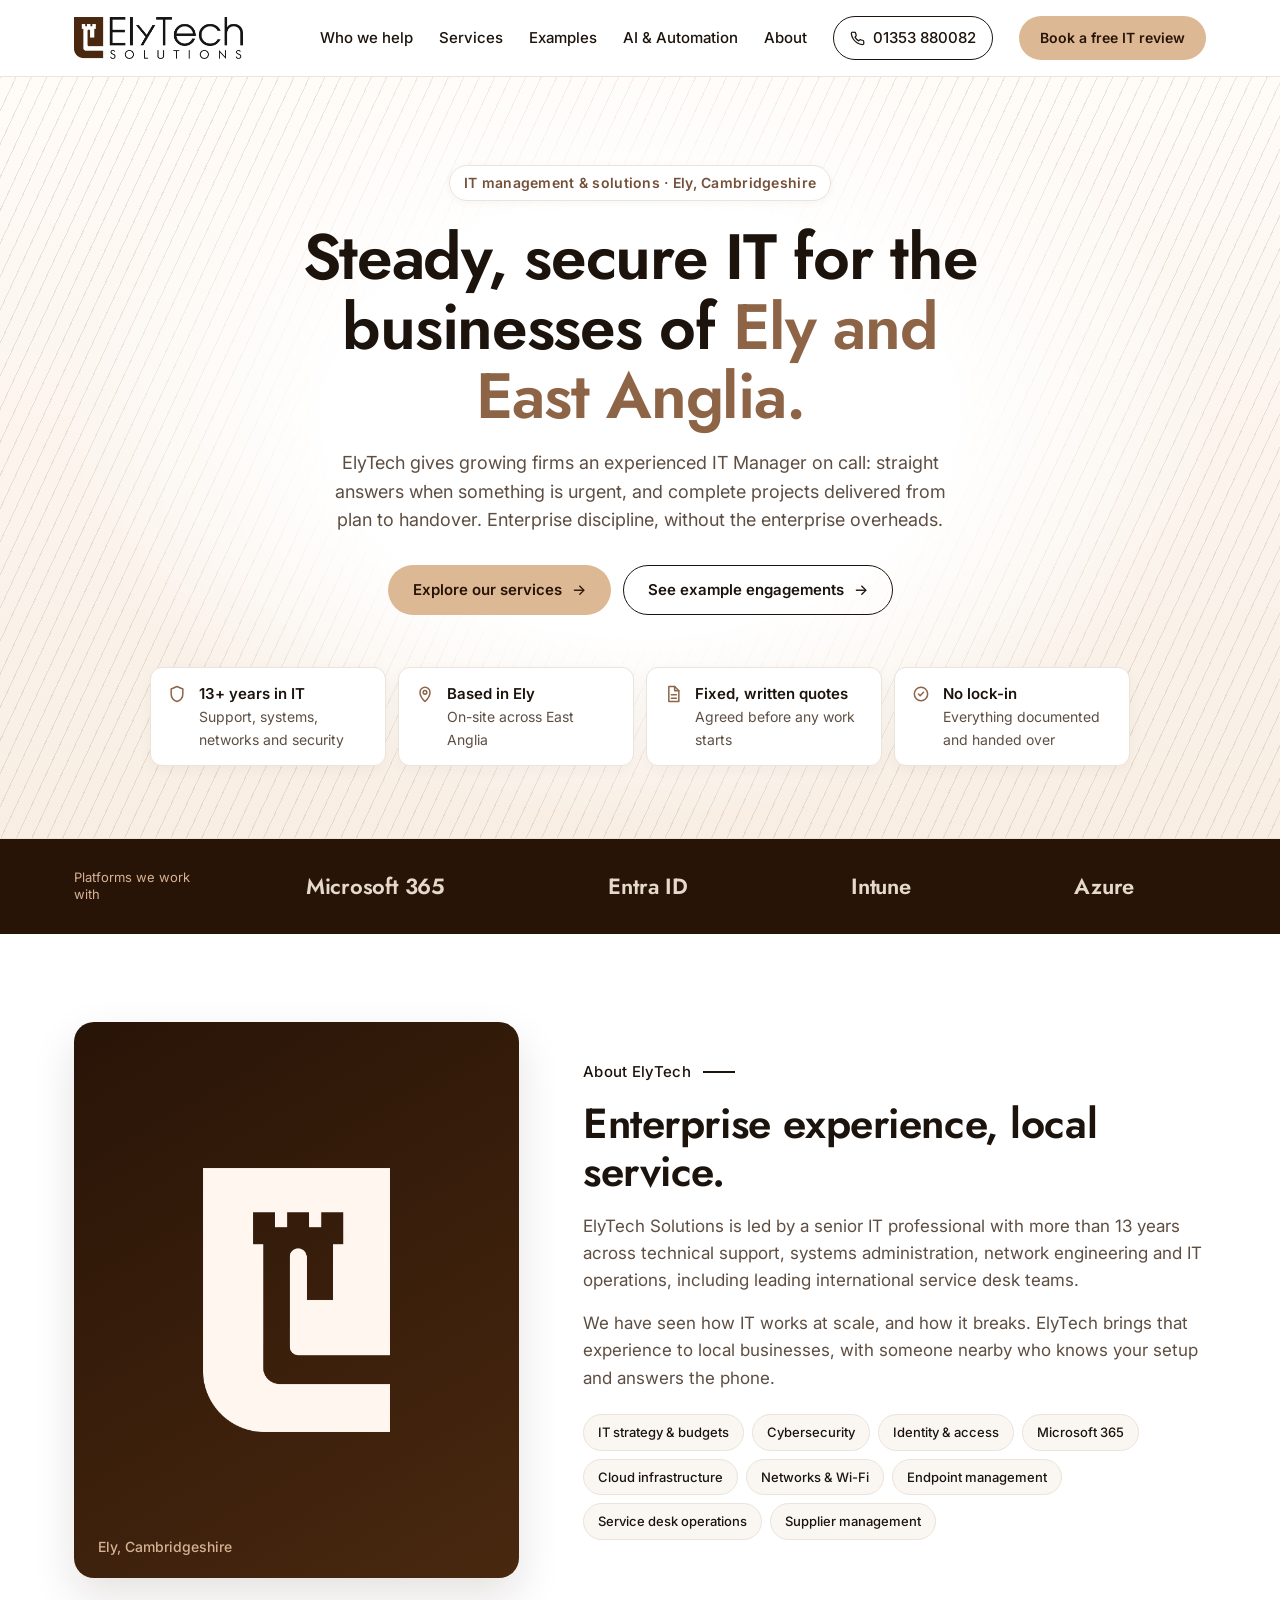
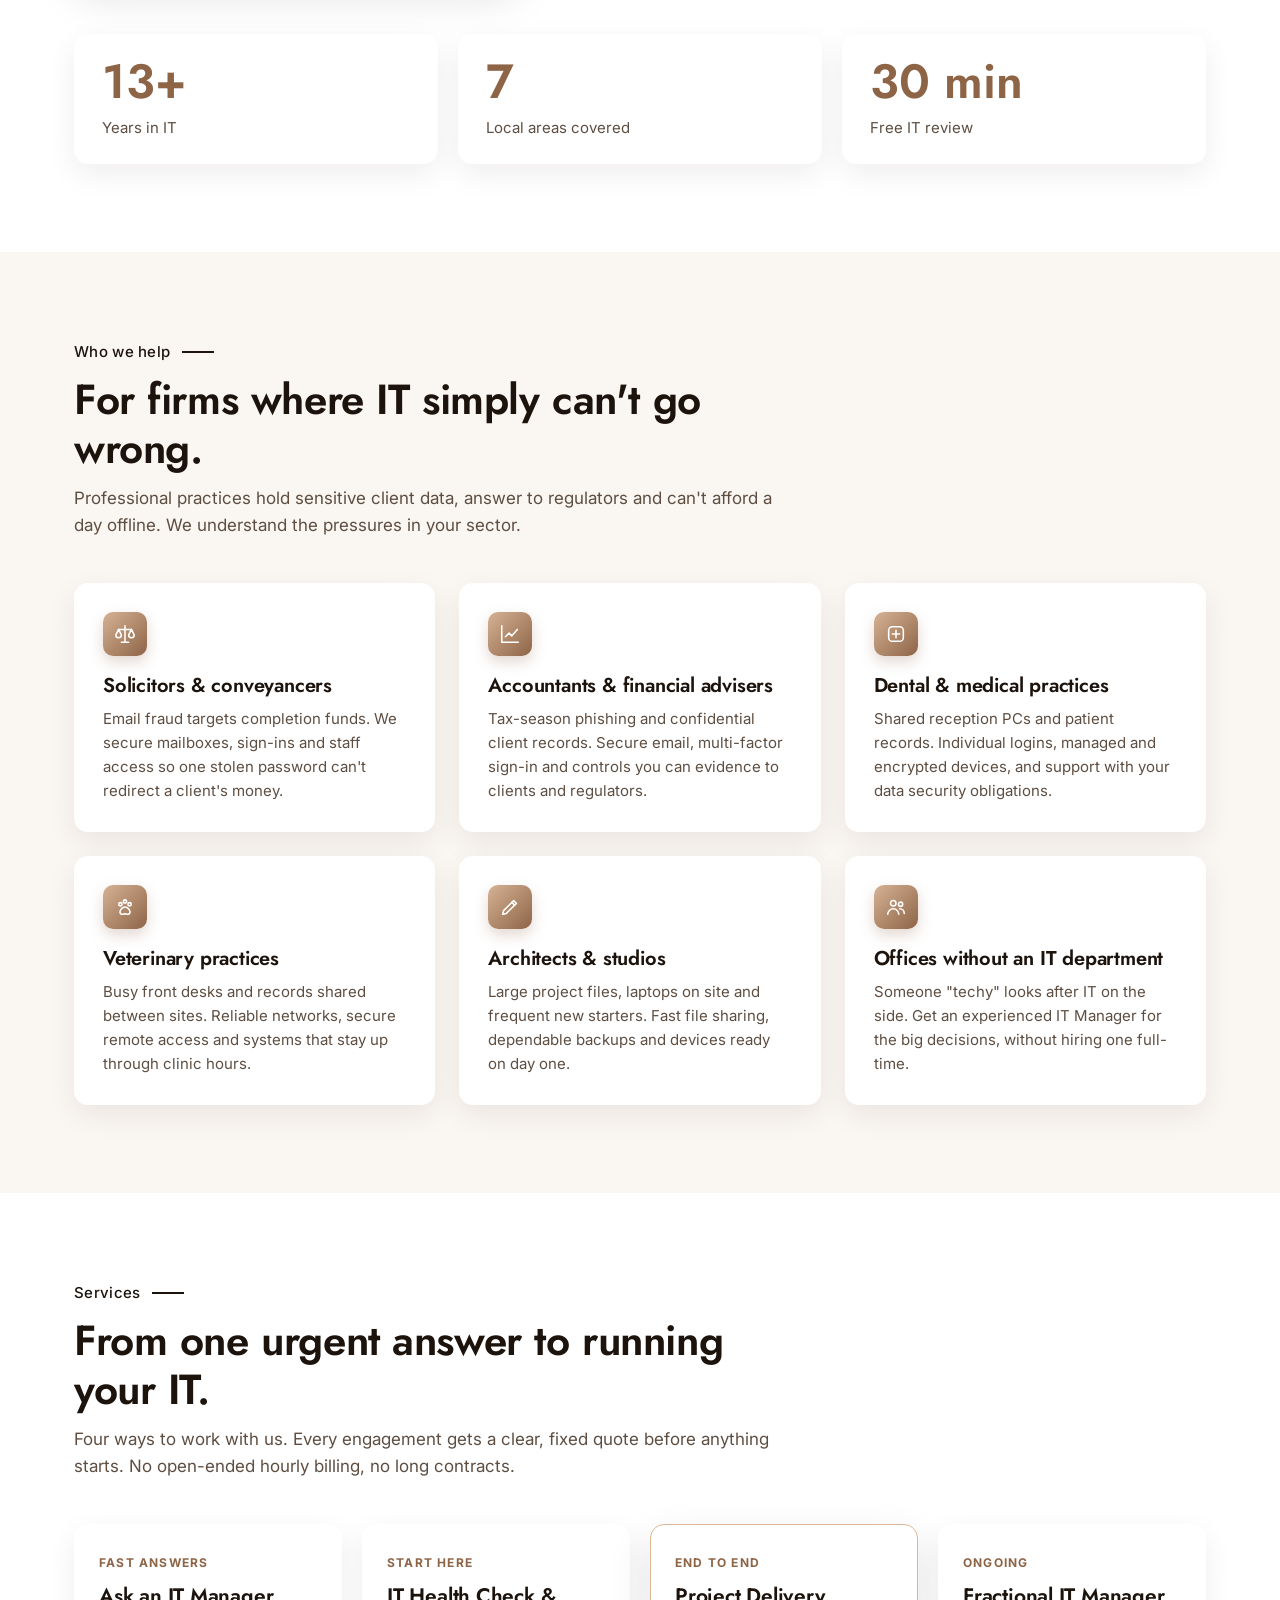
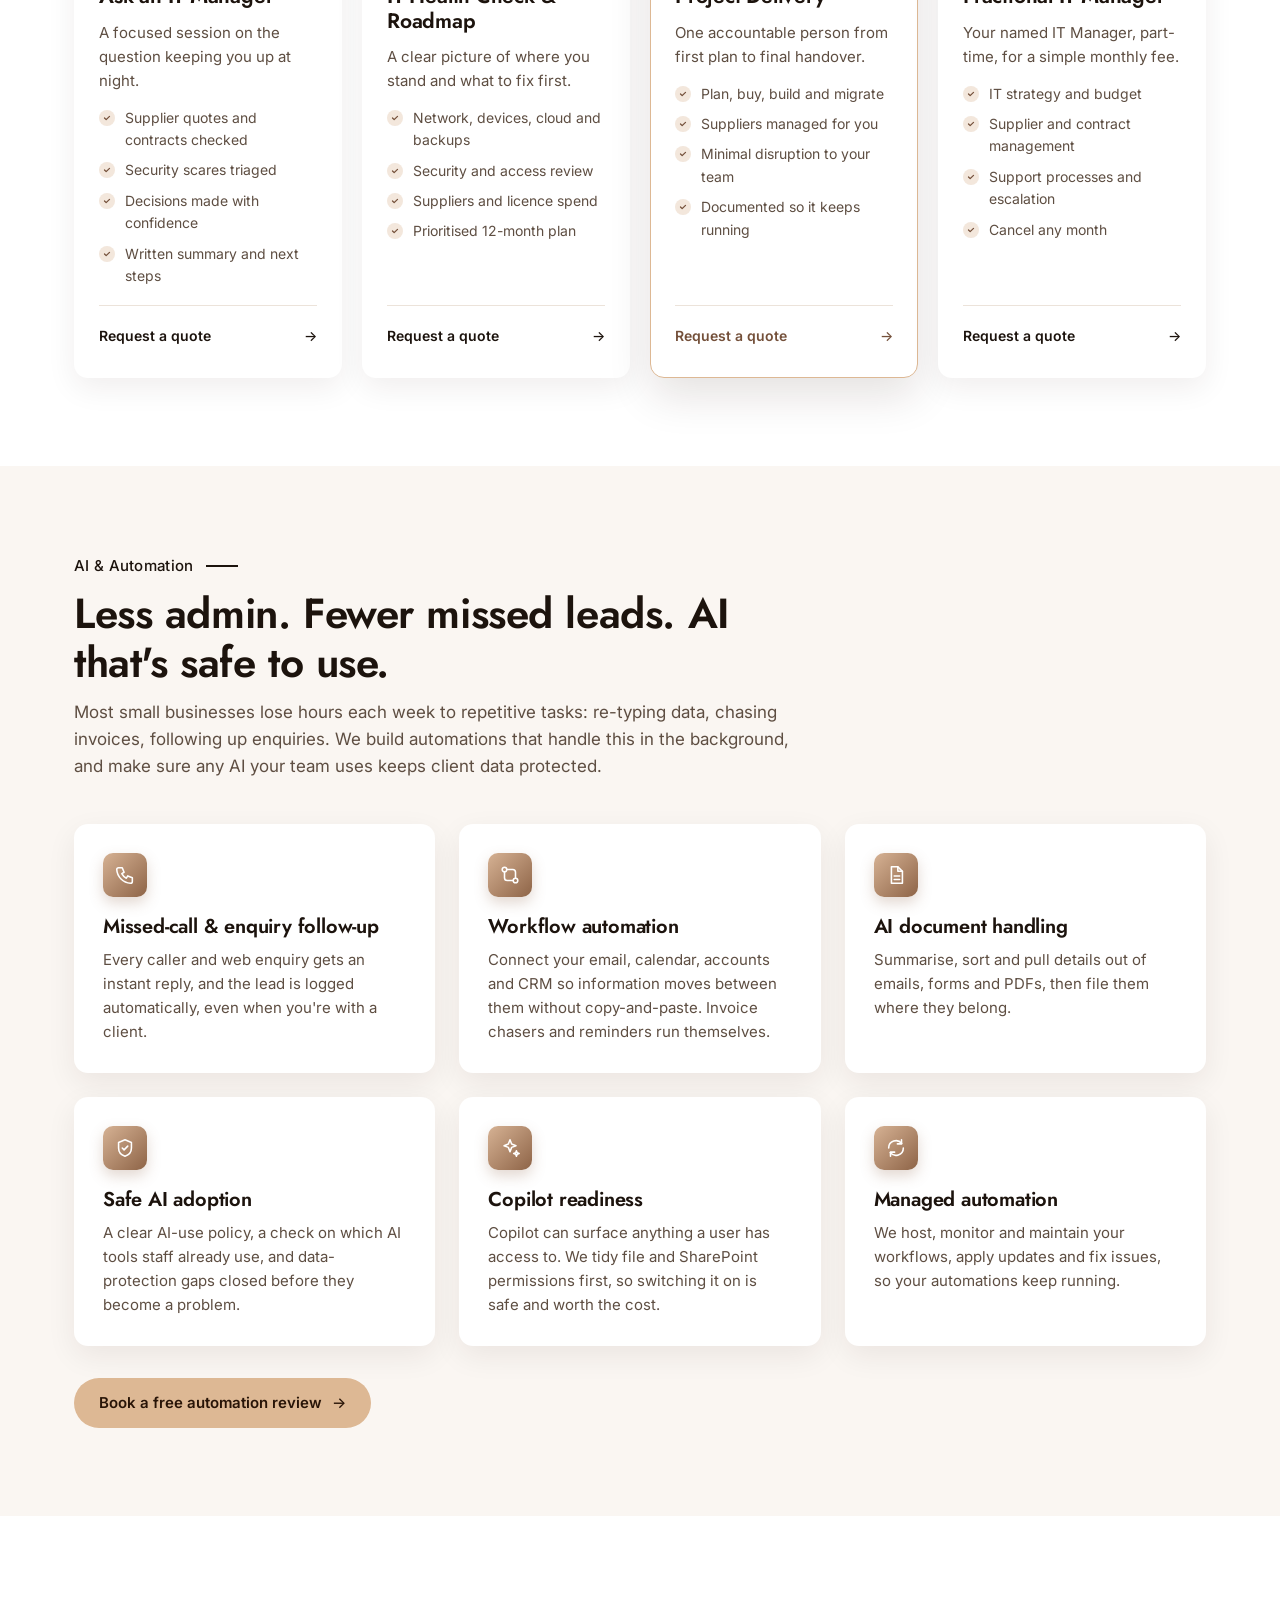
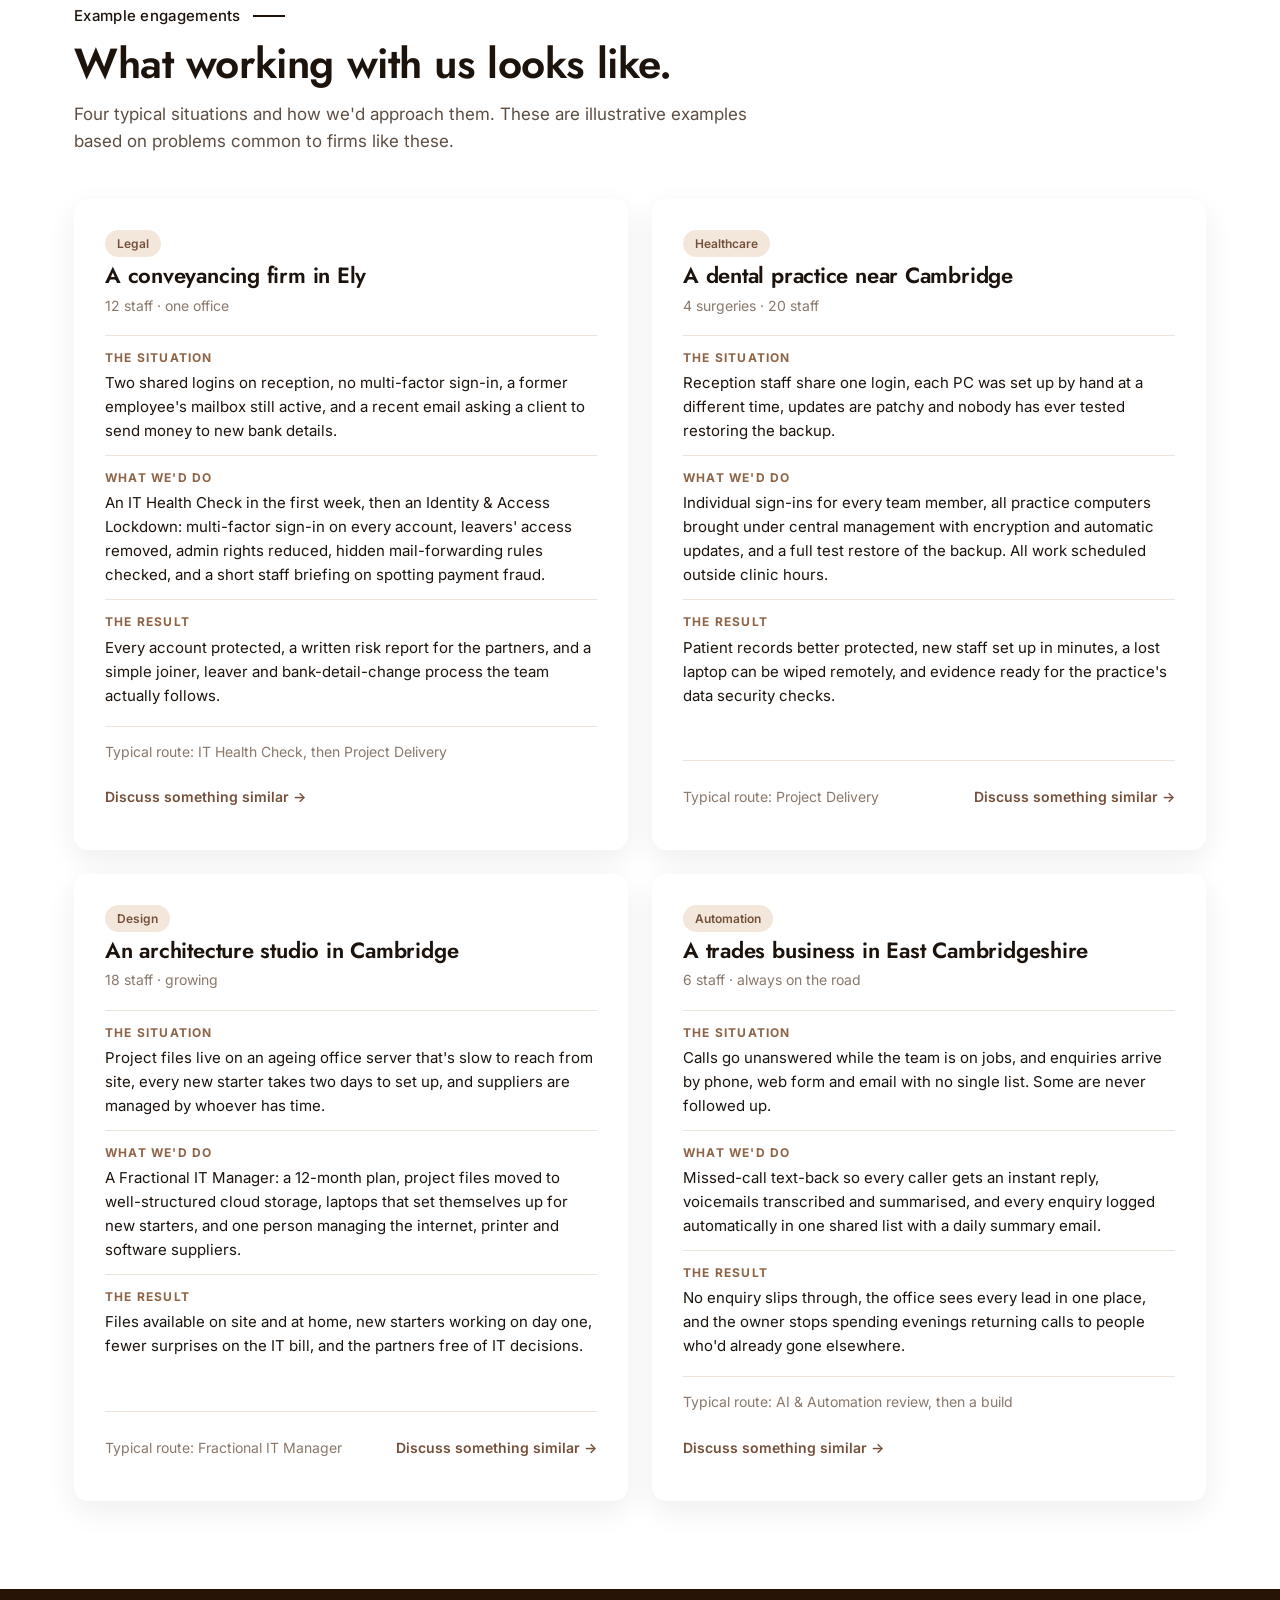
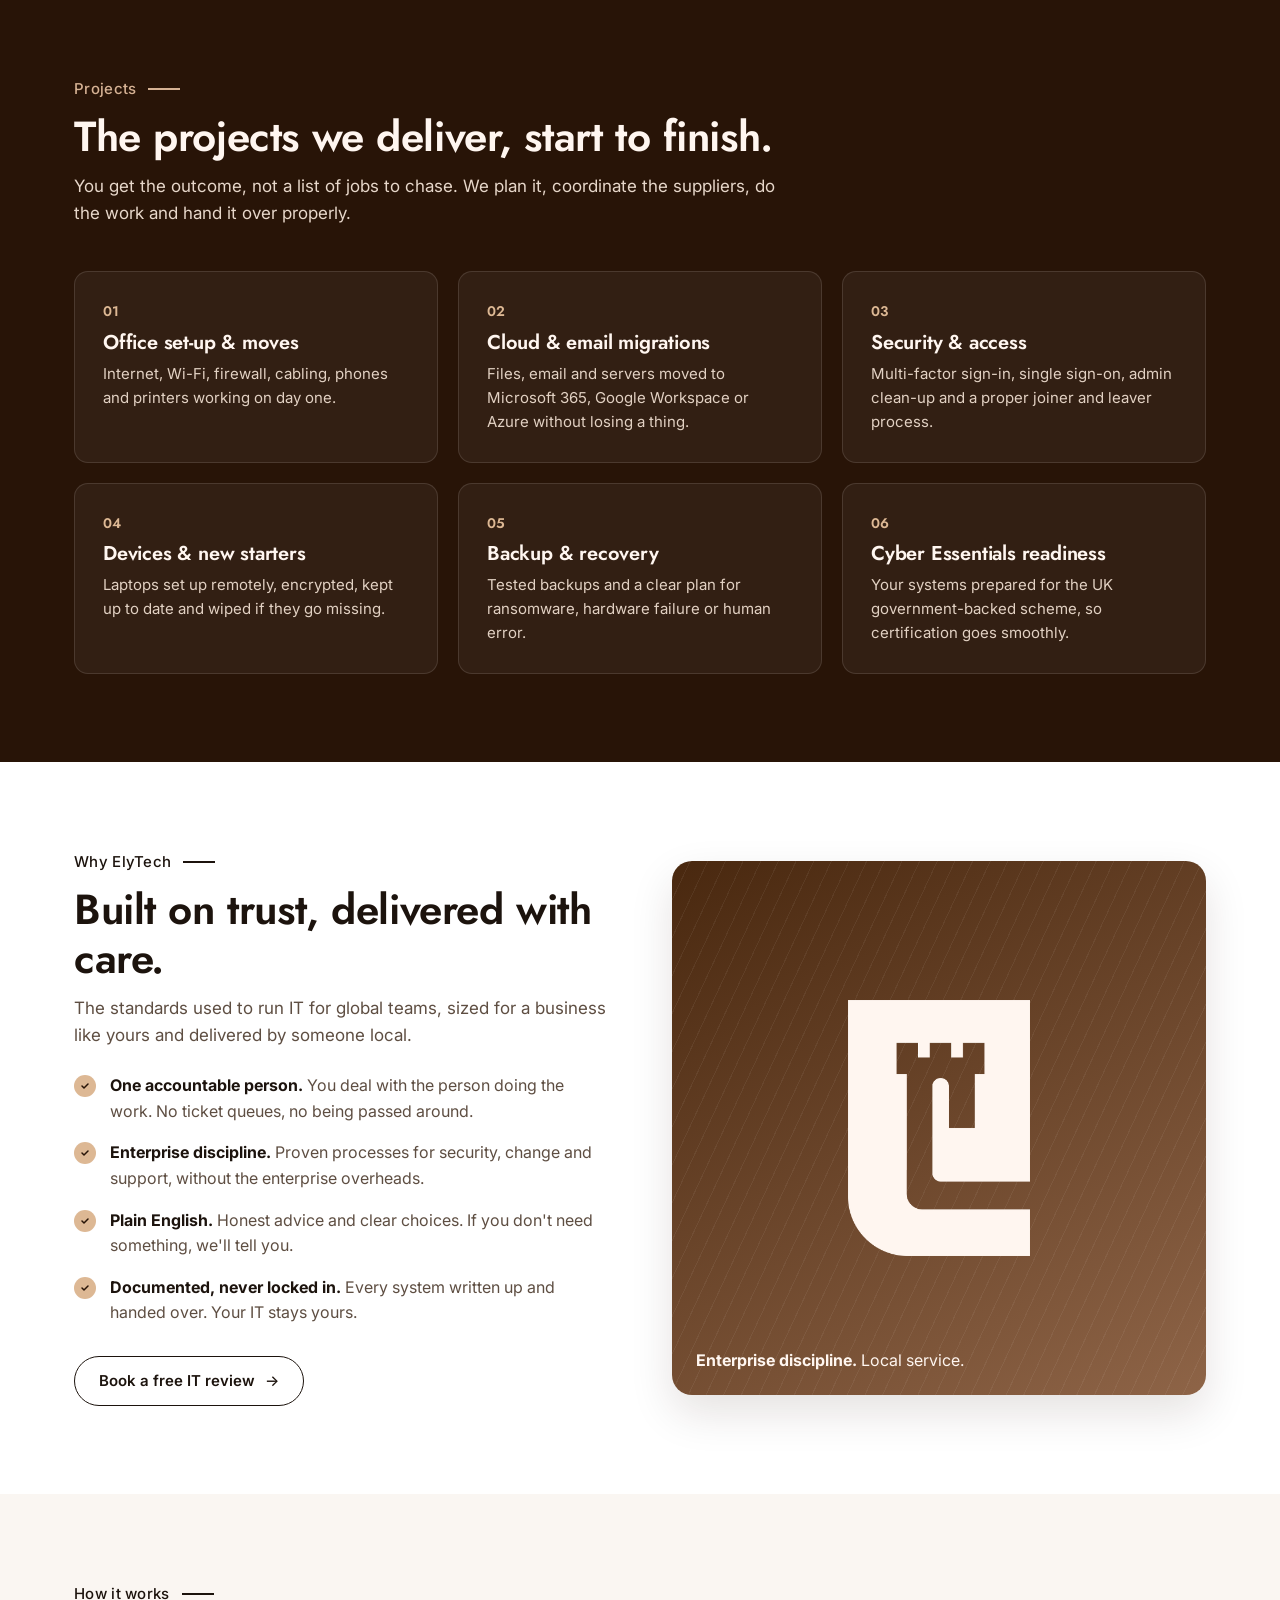
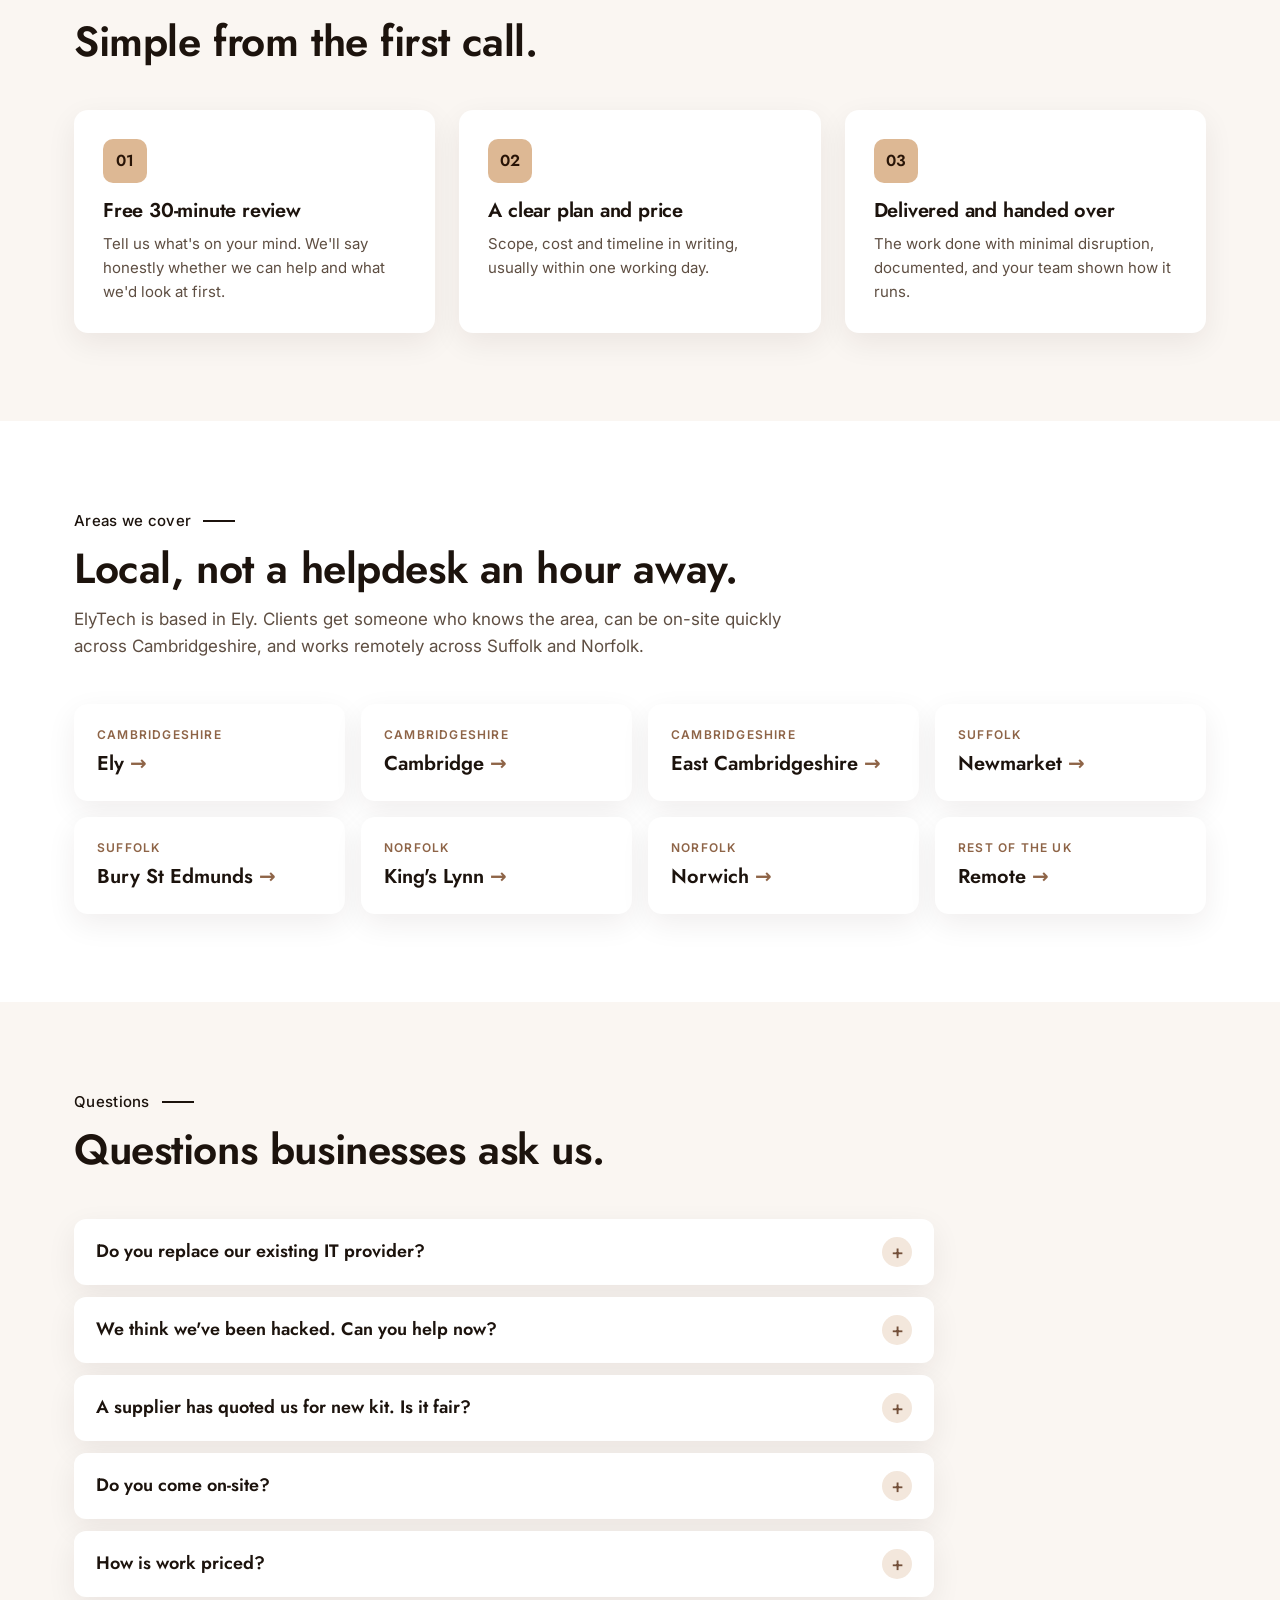
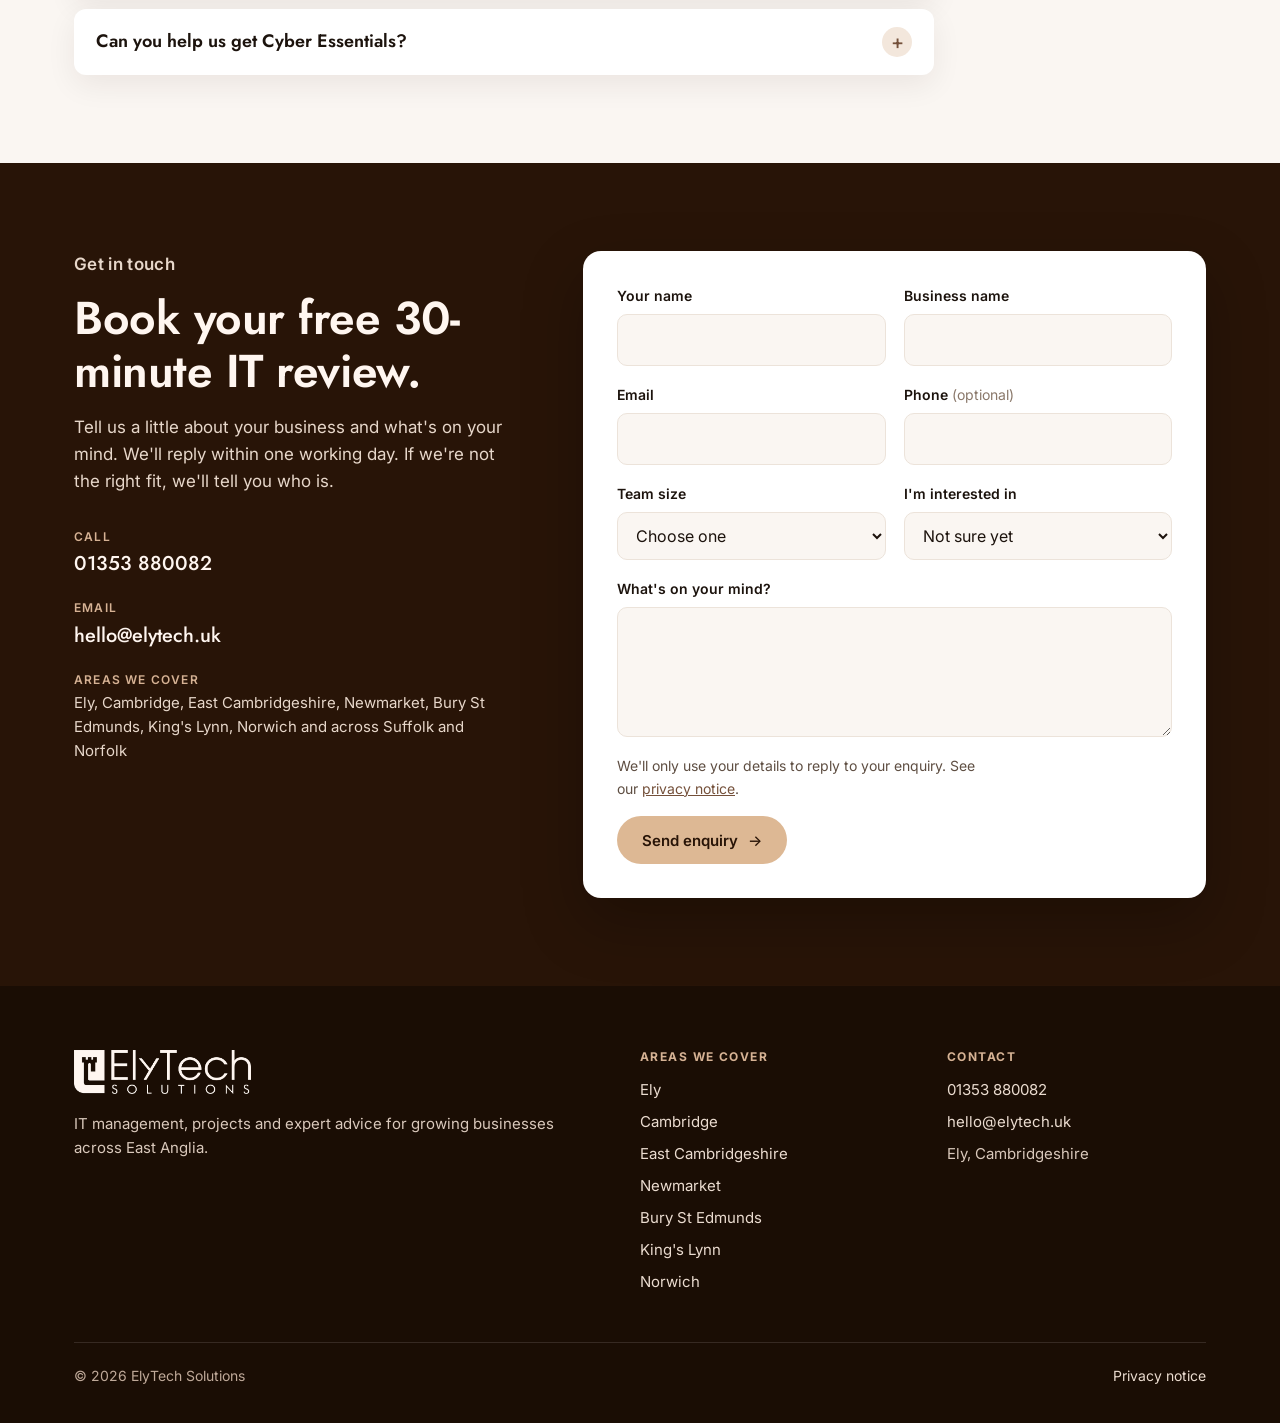
==== commit 55a27804: "Simplify platforms band to the Microsoft stack Co-Authored-By: Claude Opus 5.5 <noreply@anthropic.co" ====
--- a/index.html
+++ b/index.html
@@ -82,7 +82,7 @@
   <div class="wrap">
     <p>Platforms we work with</p>
     <ul>
-      <li>Microsoft 365</li><li>Entra ID</li><li>Intune</li><li>Azure</li><li>Google Workspace</li><li>Cyber Essentials</li><li>n8n</li>
+      <li>Microsoft 365</li><li>Entra ID</li><li>Intune</li><li>Azure</li>
     </ul>
   </div>
 </section>
--- a/assets/site.css
+++ b/assets/site.css
@@ -314,3 +314,6 @@
 .mobile-only{display:none!important}
 @media (max-width:860px){.mobile-only{display:inline-flex!important}.desktop-only{display:none!important}}
 @media (max-width:600px){.hero .eyebrow{font-size:13px;padding:5px 12px}}
+.platforms ul{justify-content:space-around}
+@media (max-width:1060px){.platforms ul{justify-content:center;gap:12px 40px}}
+@media (max-width:600px){.platforms ul{display:grid;grid-template-columns:repeat(2,minmax(0,1fr));gap:12px 16px;text-align:center}}
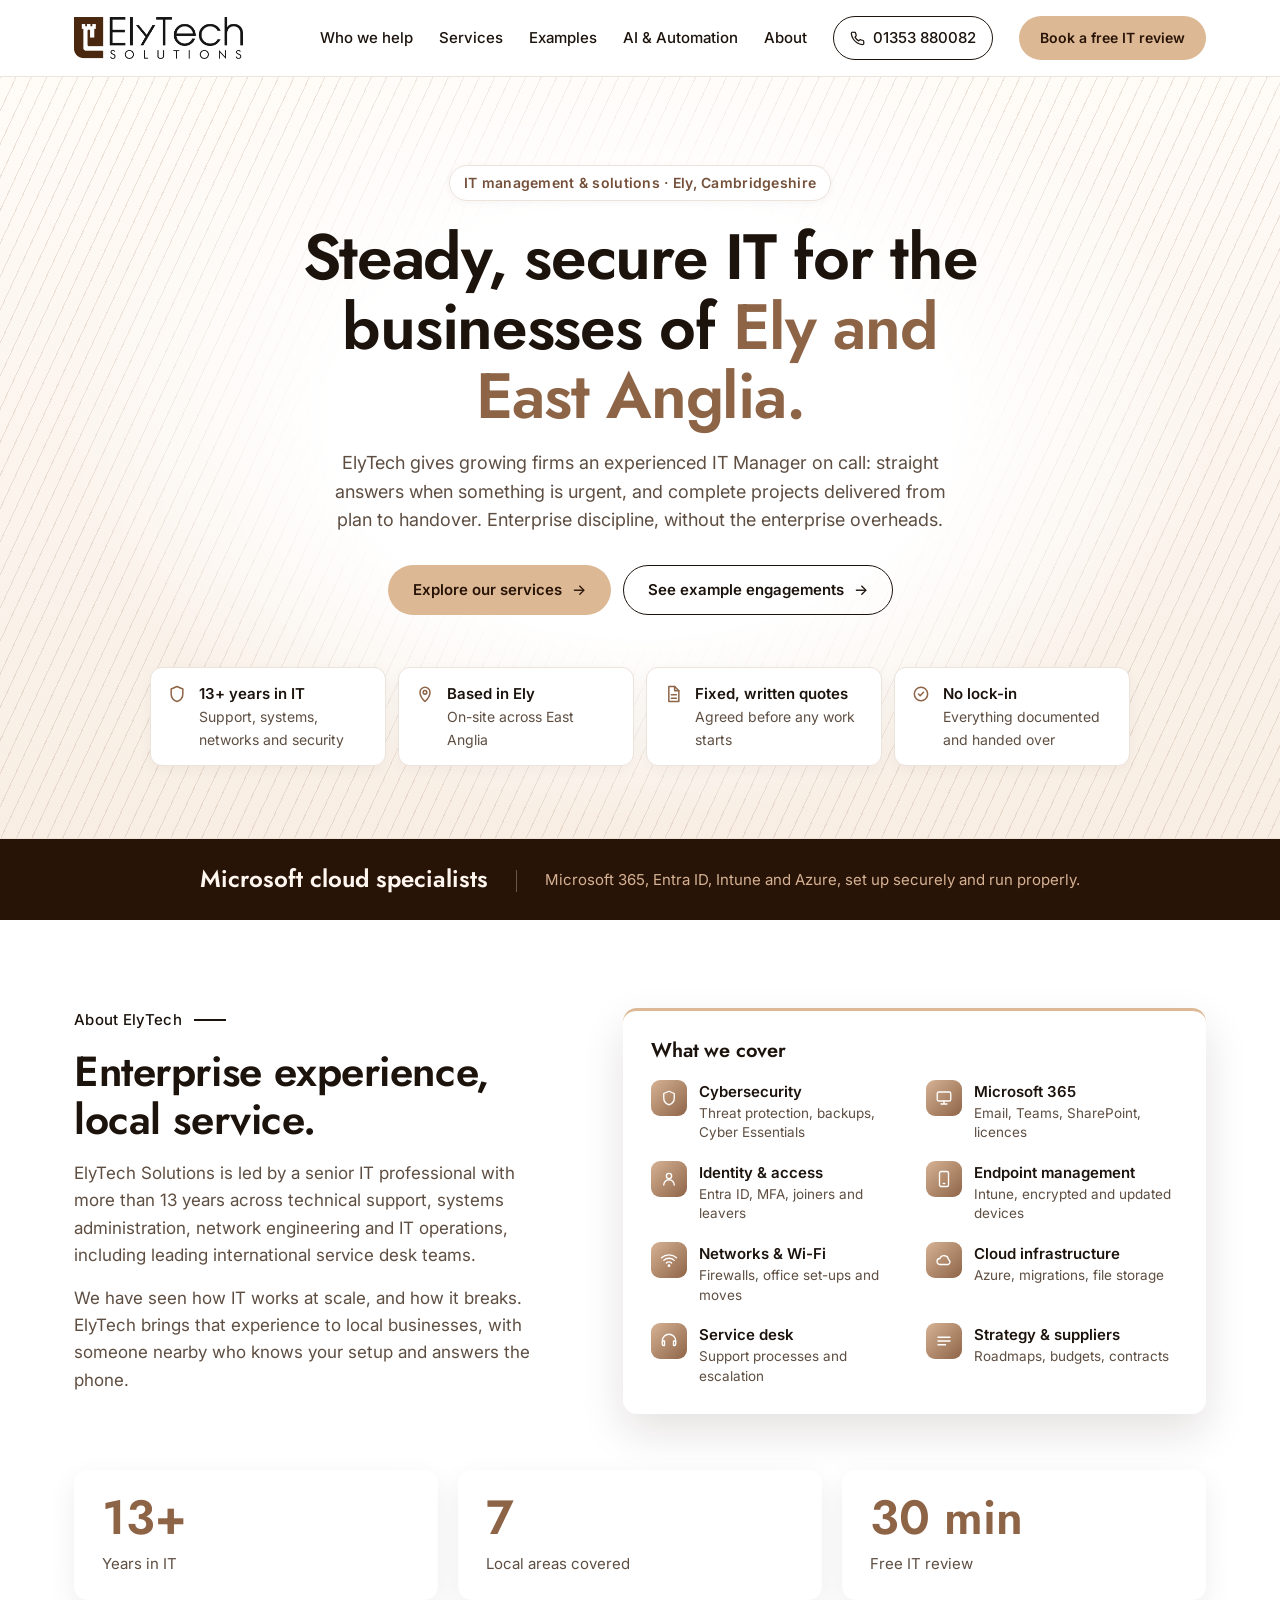
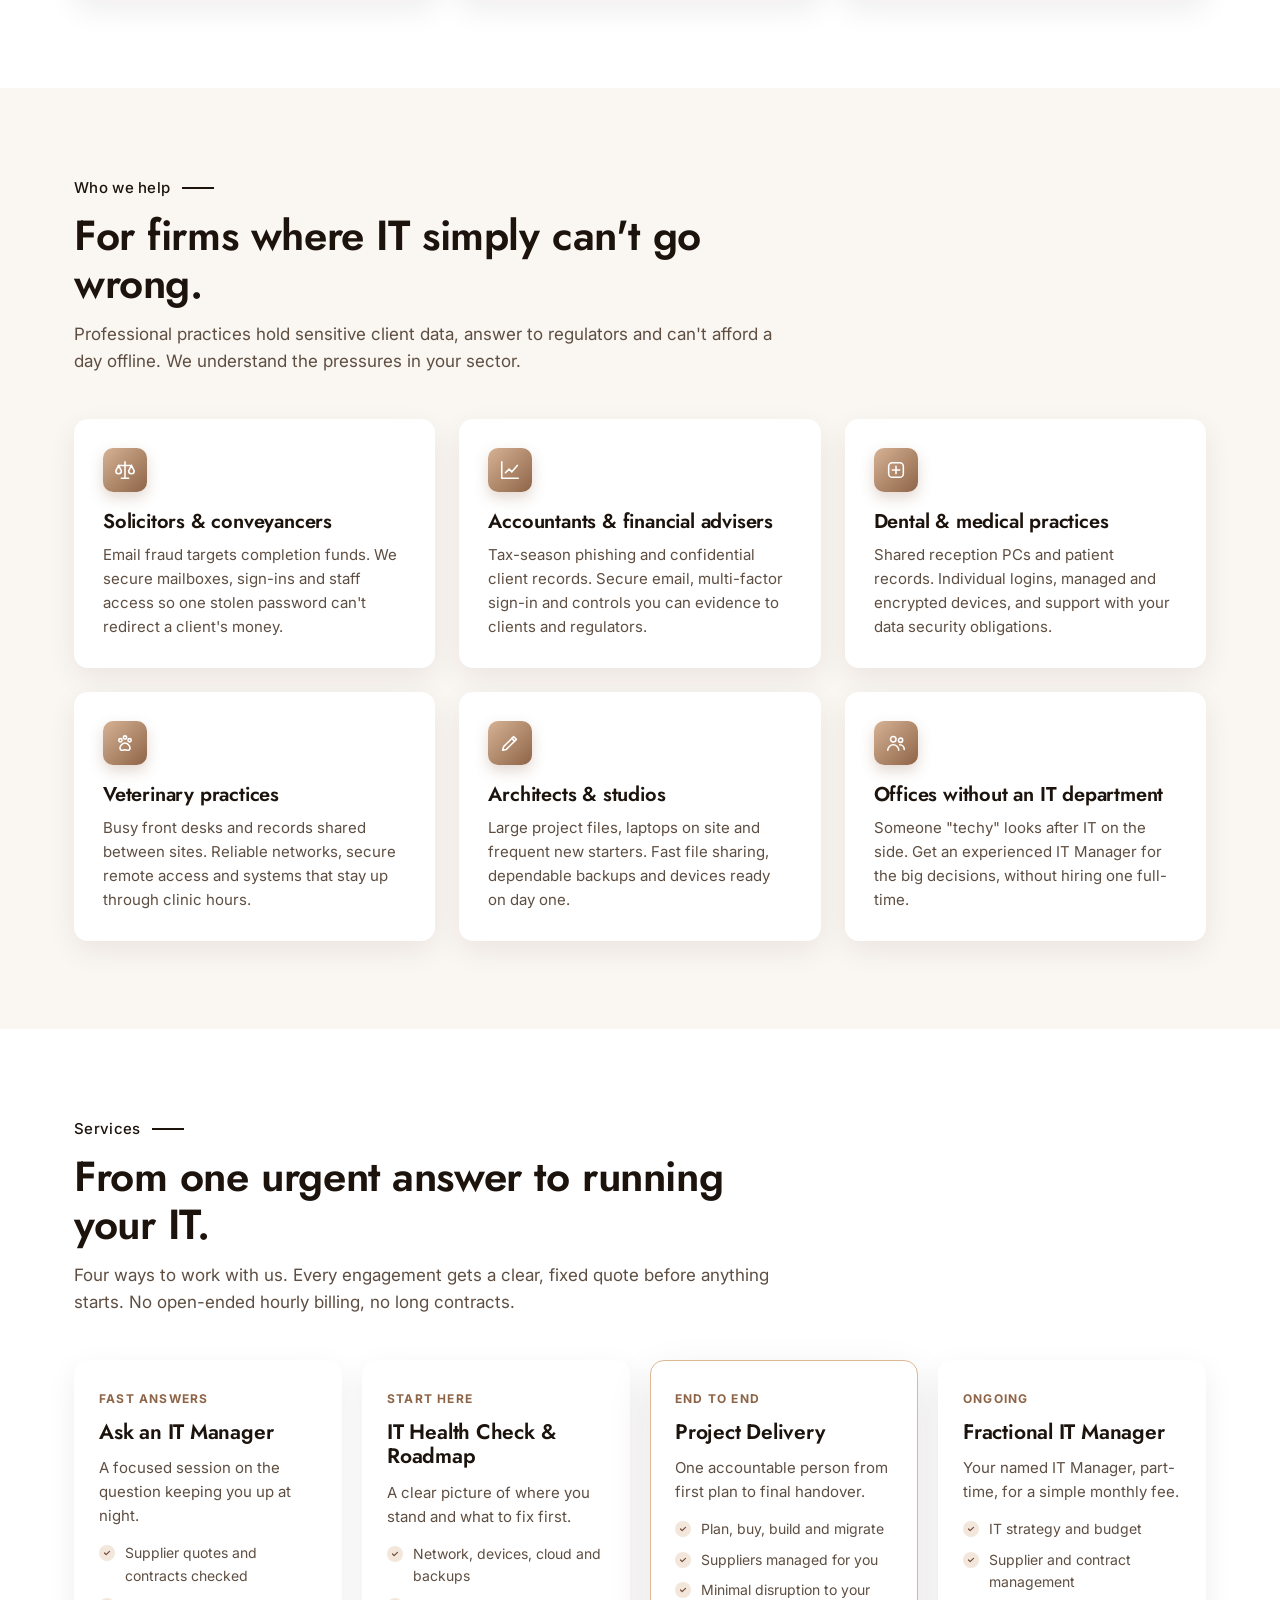
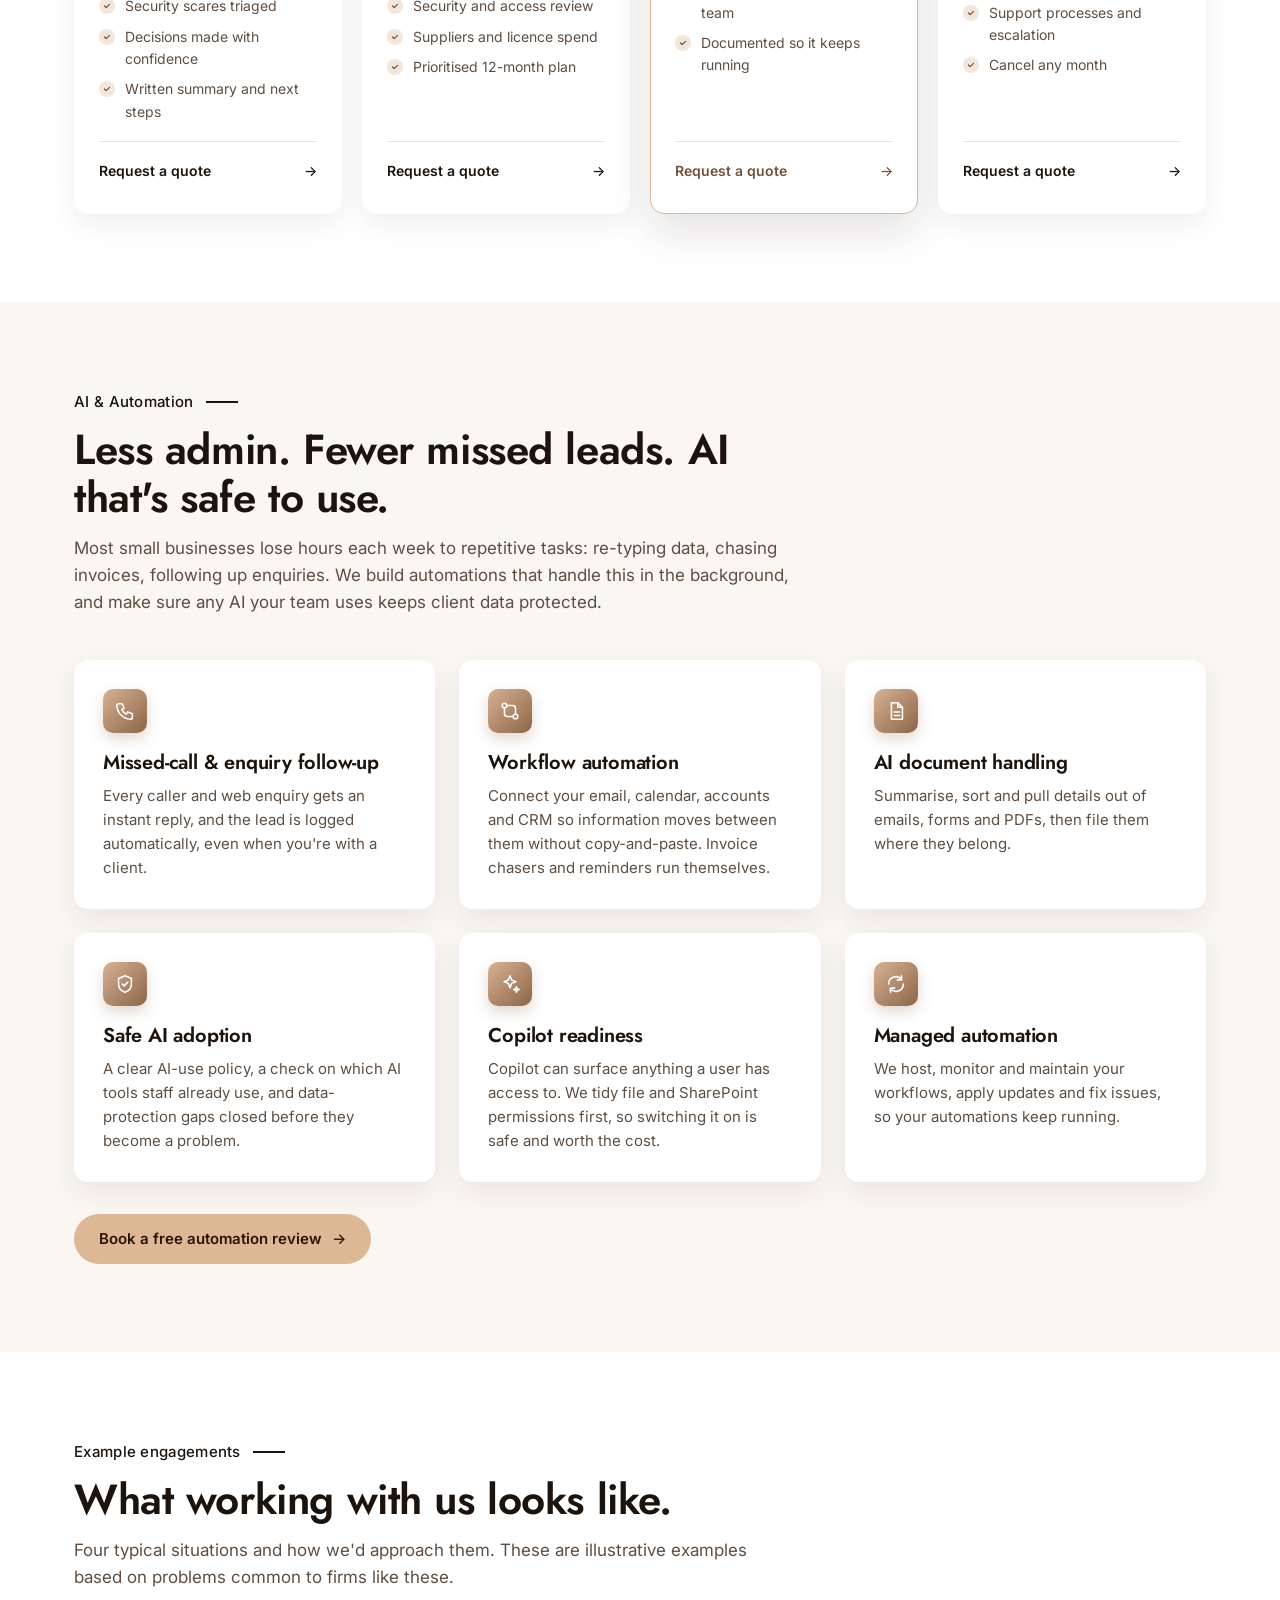
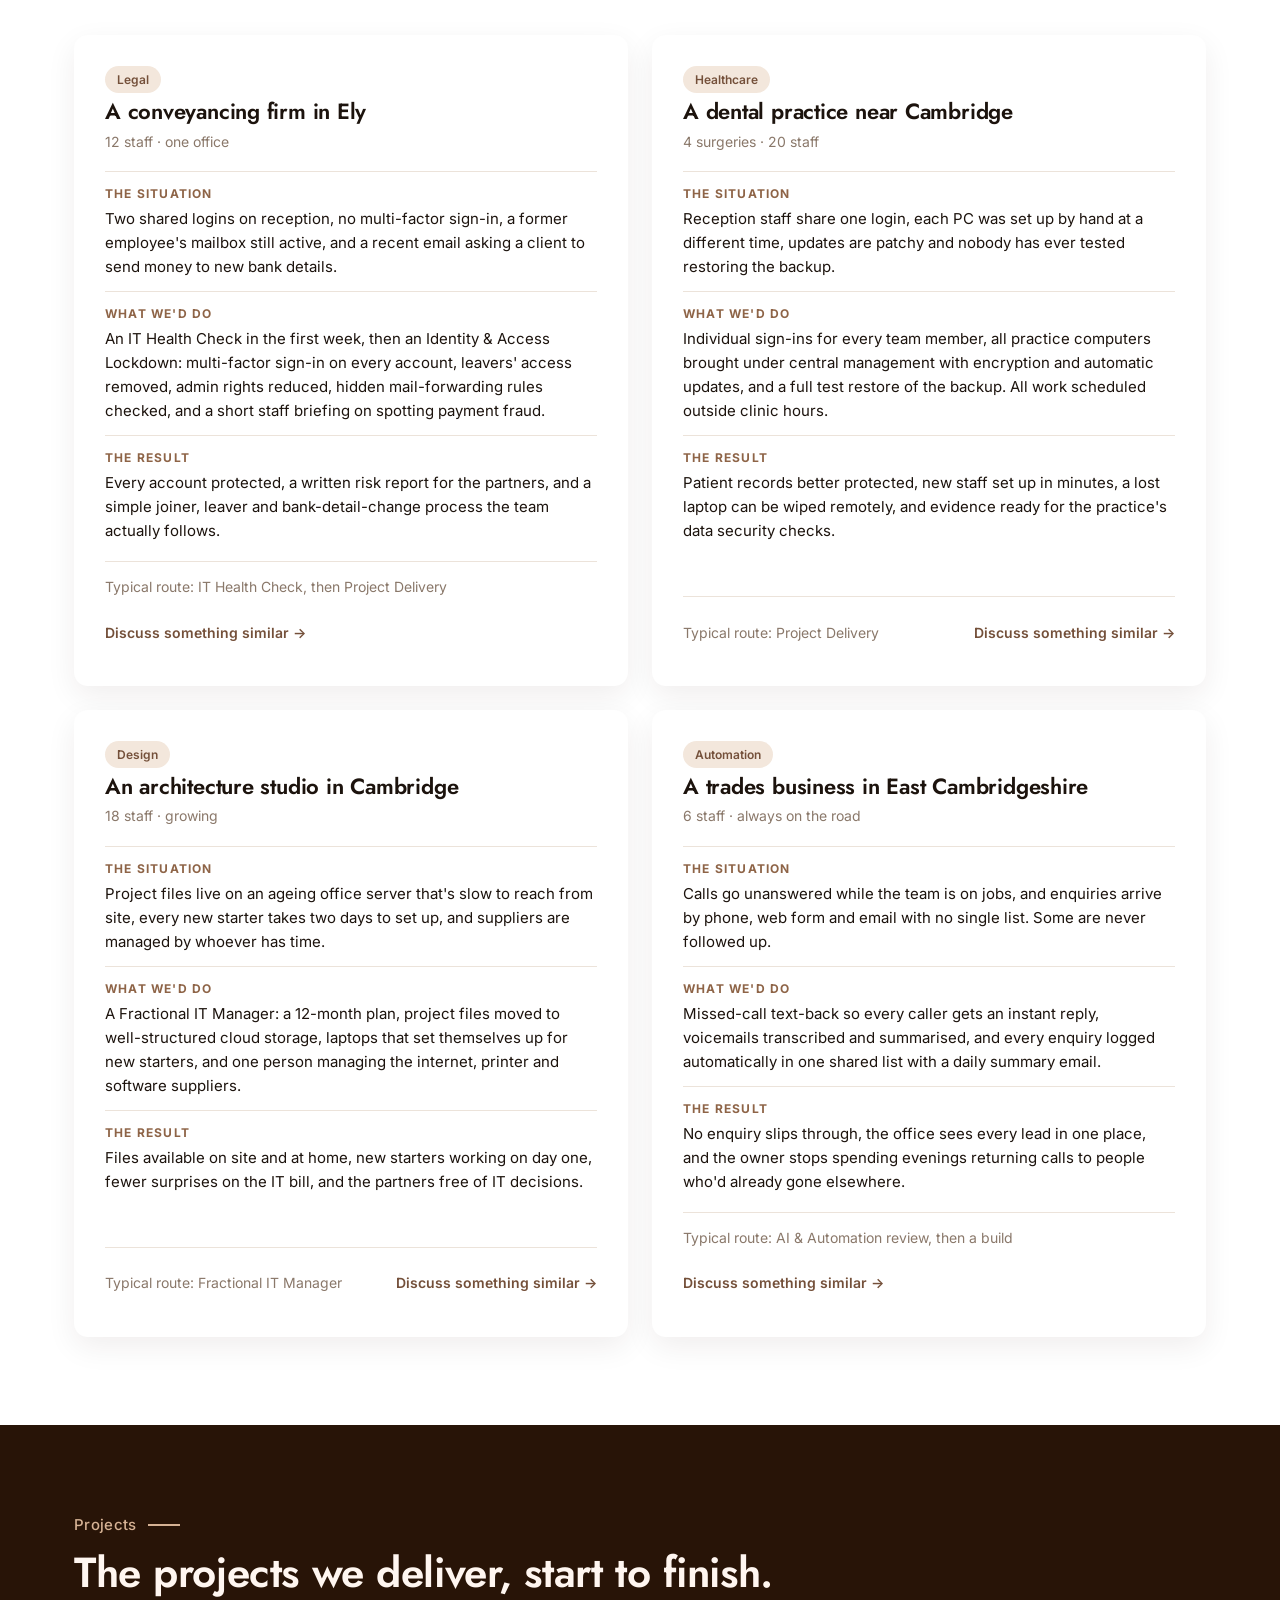
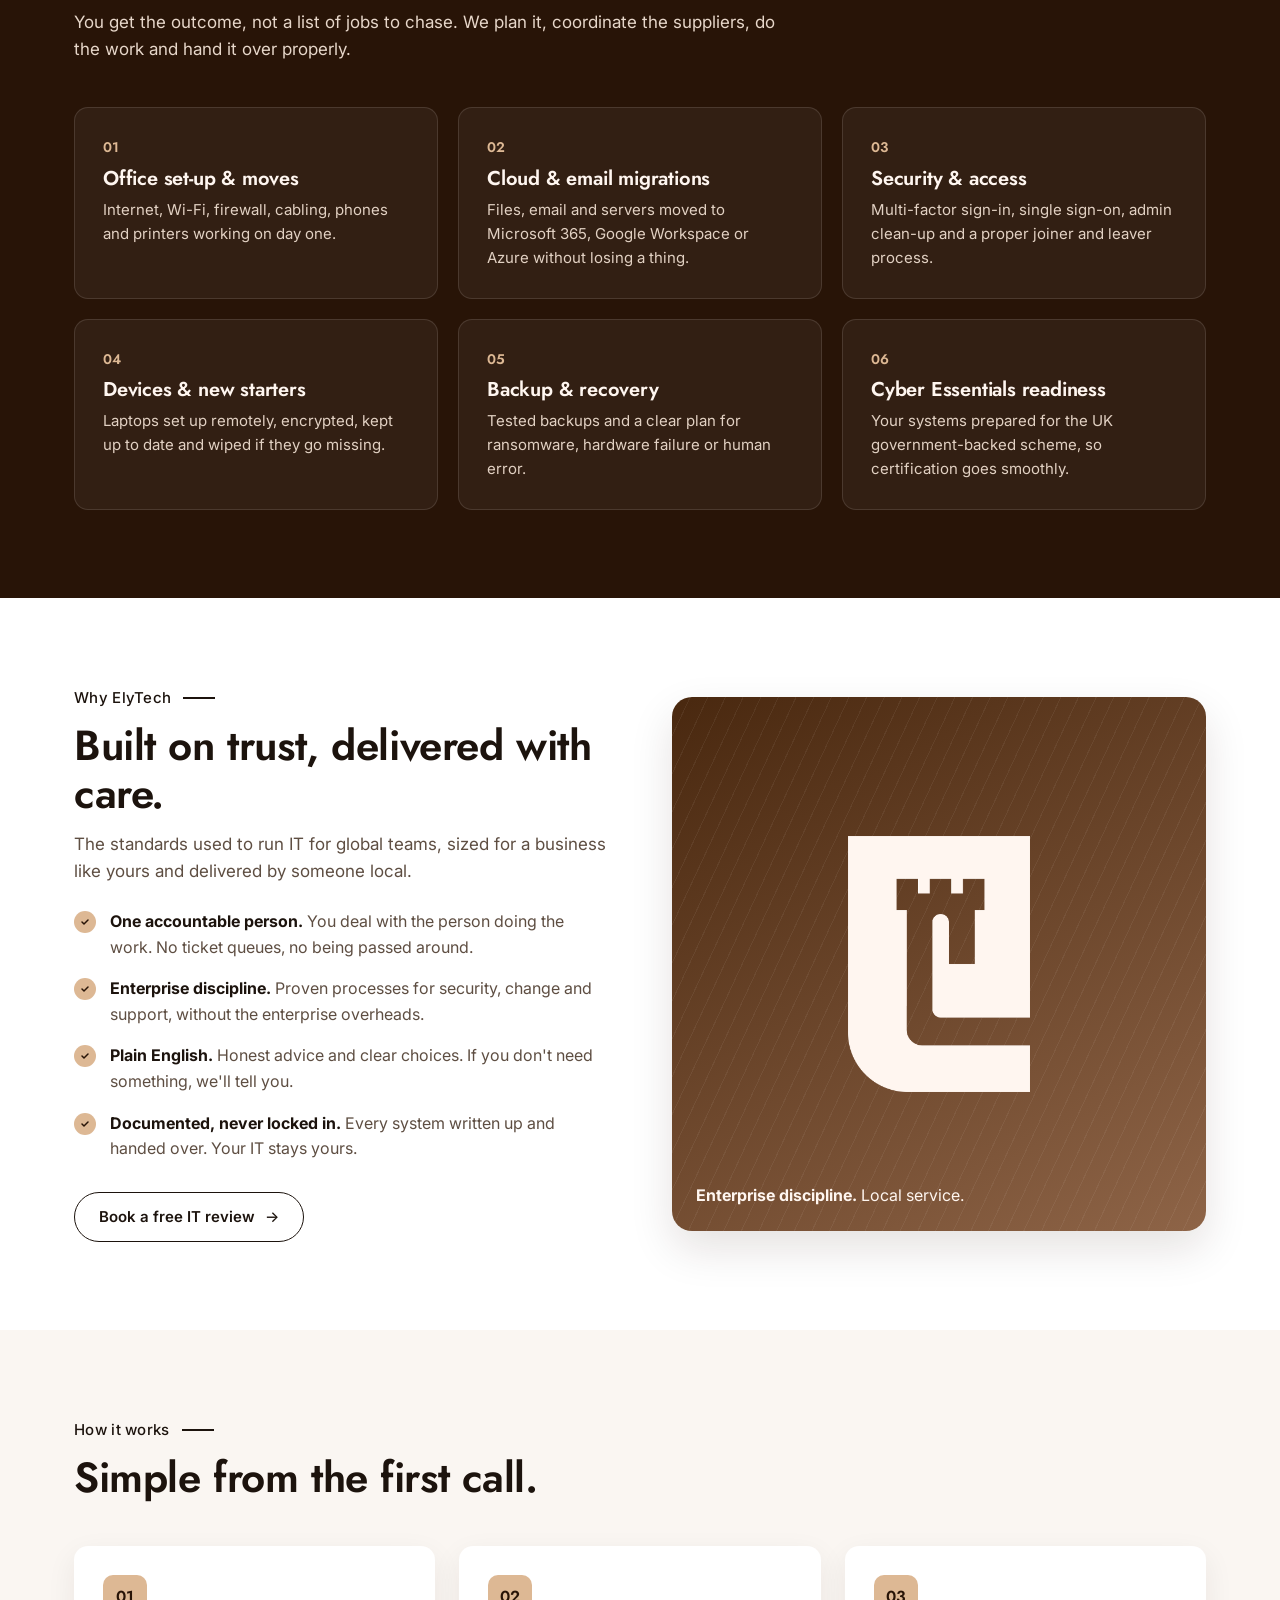
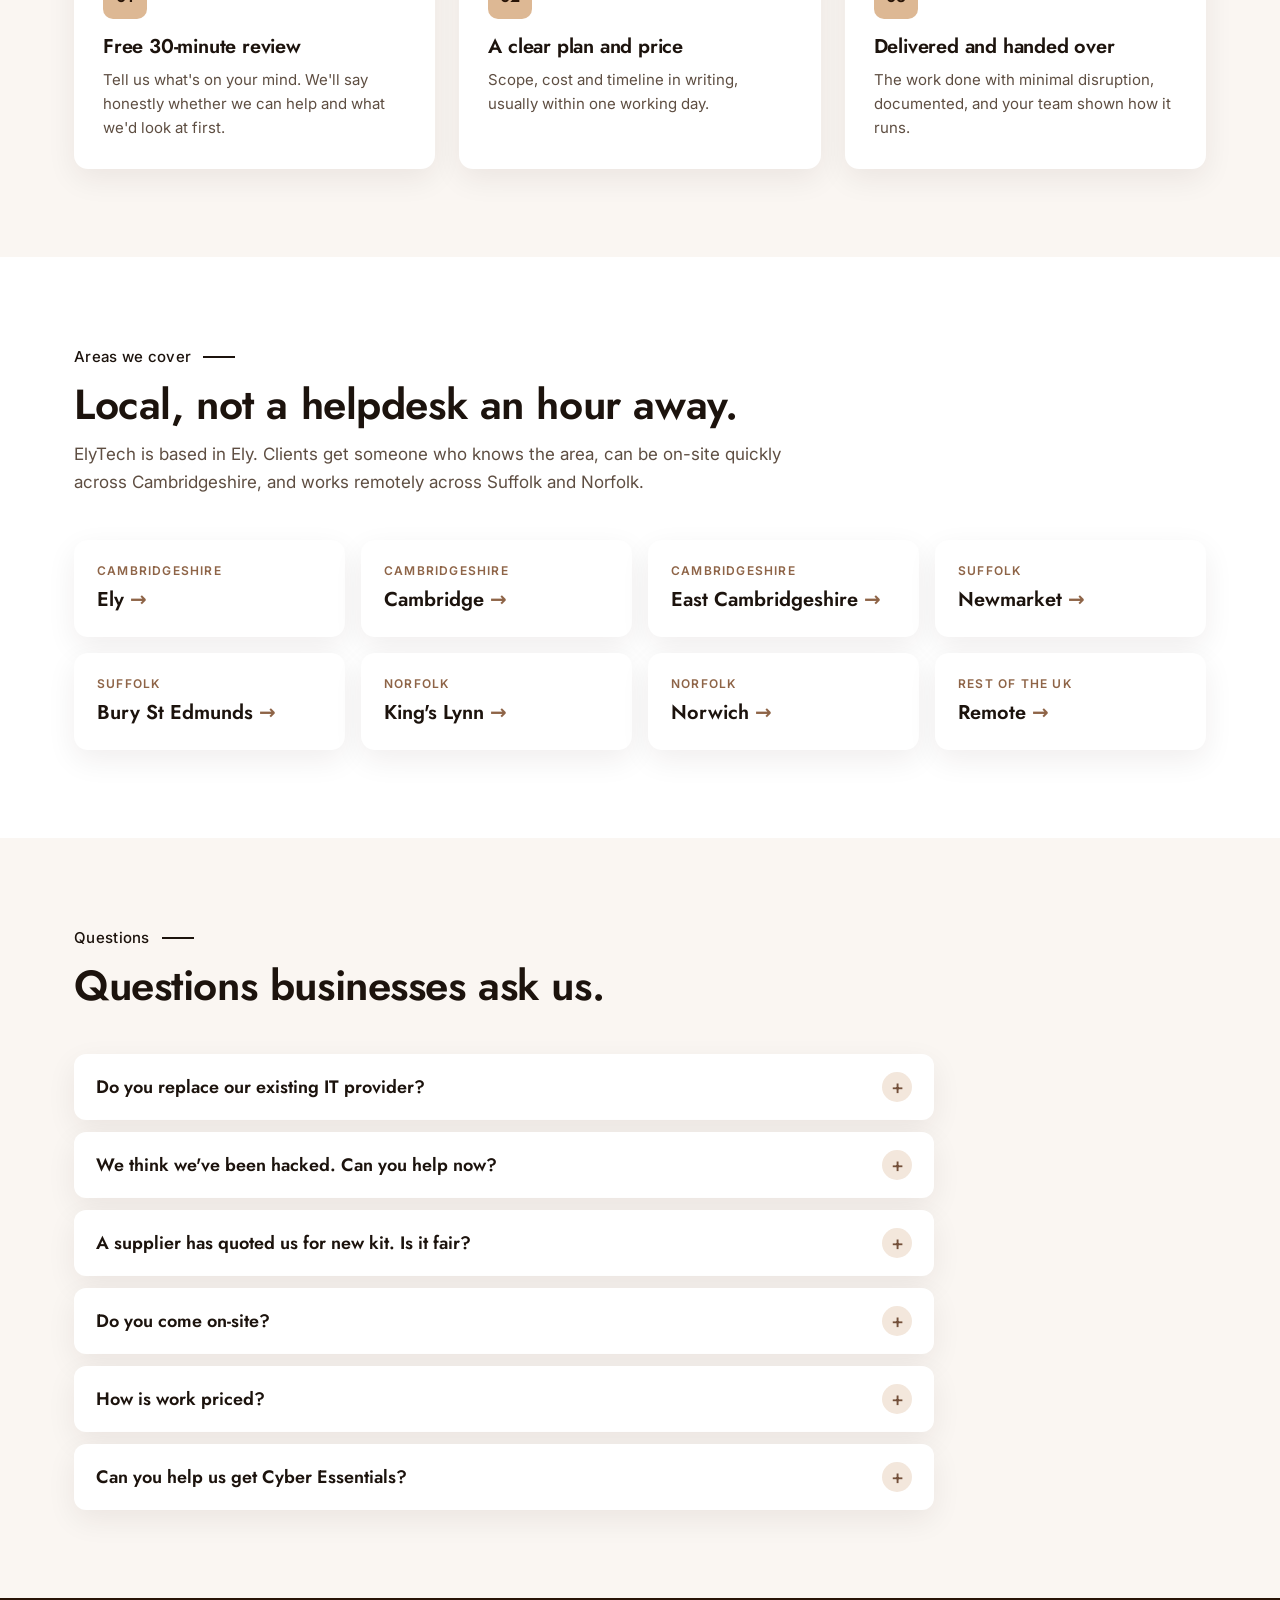
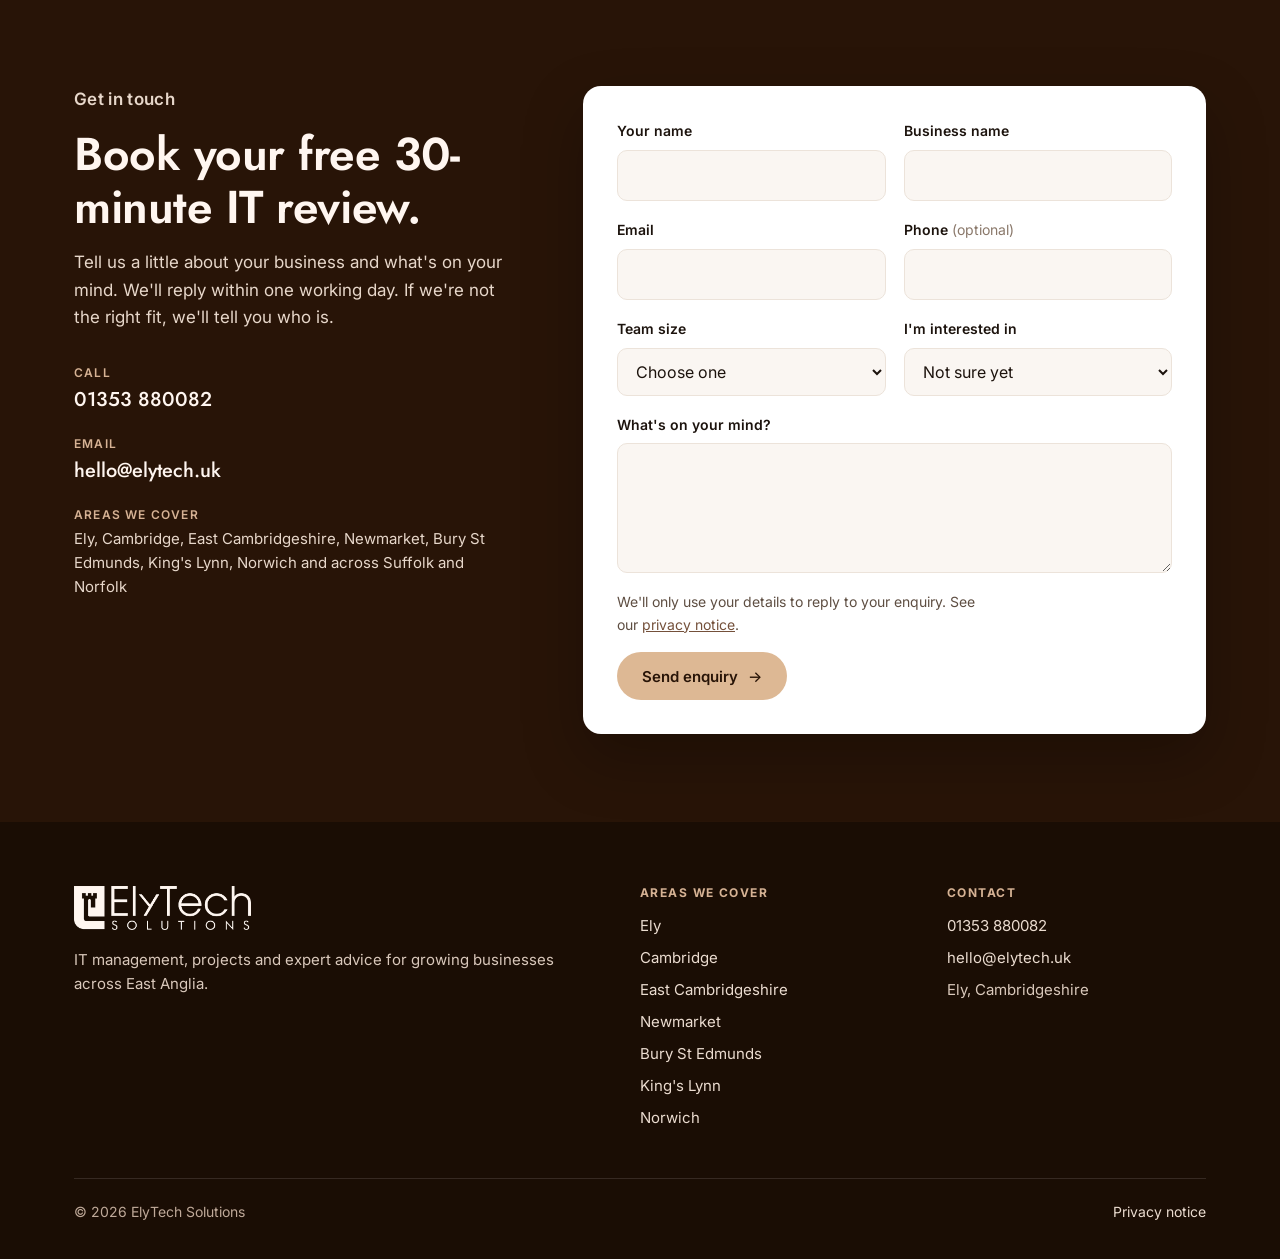
==== commit 7e902d71: "Microsoft band as one statement; What we cover card replaces logo panel The platforms band now reads" ====
--- a/index.html
+++ b/index.html
@@ -78,27 +78,25 @@
   </div>
 </section>
 
-<section class="platforms" aria-label="Platforms we work with">
-  <div class="wrap">
-    <p>Platforms we work with</p>
-    <ul>
-      <li>Microsoft 365</li><li>Entra ID</li><li>Intune</li><li>Azure</li>
-    </ul>
+<section class="platforms" aria-label="Microsoft cloud specialists">
+  <div class="wrap">
+    <p class="platforms-title">Microsoft cloud specialists</p>
+    <p class="platforms-line">Microsoft 365, Entra ID, Intune and Azure, set up securely and run properly.</p>
   </div>
 </section>
 
 <section class="section" id="about">
   <div class="wrap about">
-    <div class="about-card"><img src="/assets/elytech-mark-cream.png" alt="" aria-hidden="true" width="636" height="900"><span>Ely, Cambridgeshire</span></div>
     <div class="about-copy">
       <p class="eyebrow">About ElyTech</p>
       <h2>Enterprise experience, local service.</h2>
       <p>ElyTech Solutions is led by a senior IT professional with more than 13 years across technical support, systems administration, network engineering and IT operations, including leading international service desk teams.</p>
       <p>We have seen how IT works at scale, and how it breaks. ElyTech brings that experience to local businesses, with someone nearby who knows your setup and answers the phone.</p>
-      <div class="chips">
-        <span>IT strategy &amp; budgets</span><span>Cybersecurity</span><span>Identity &amp; access</span><span>Microsoft 365</span><span>Cloud infrastructure</span><span>Networks &amp; Wi-Fi</span><span>Endpoint management</span><span>Service desk operations</span><span>Supplier management</span>
-      </div>
-    </div>
+    </div>
+    <aside class="cover-card" aria-label="What we cover">
+      <h3>What we cover</h3>
+      <ul><li><span class="icon" aria-hidden="true"><svg viewBox="0 0 24 24" fill="none" stroke="currentColor" stroke-width="1.8" stroke-linecap="round" stroke-linejoin="round"><path d="M12 3l7 3v6c0 4.5-3 7.7-7 9-4-1.3-7-4.5-7-9V6z"/></svg></span><div><strong>Cybersecurity</strong><span>Threat protection, backups, Cyber Essentials</span></div></li><li><span class="icon" aria-hidden="true"><svg viewBox="0 0 24 24" fill="none" stroke="currentColor" stroke-width="1.8" stroke-linecap="round" stroke-linejoin="round"><rect x="3" y="4" width="18" height="12" rx="2"/><path d="M8 20h8M12 16v4"/></svg></span><div><strong>Microsoft 365</strong><span>Email, Teams, SharePoint, licences</span></div></li><li><span class="icon" aria-hidden="true"><svg viewBox="0 0 24 24" fill="none" stroke="currentColor" stroke-width="1.8" stroke-linecap="round" stroke-linejoin="round"><circle cx="12" cy="8" r="3.5"/><path d="M5 20c0-3.9 3.1-7 7-7s7 3.1 7 7"/></svg></span><div><strong>Identity &amp; access</strong><span>Entra ID, MFA, joiners and leavers</span></div></li><li><span class="icon" aria-hidden="true"><svg viewBox="0 0 24 24" fill="none" stroke="currentColor" stroke-width="1.8" stroke-linecap="round" stroke-linejoin="round"><rect x="6" y="2" width="12" height="20" rx="2"/><path d="M11 18h2"/></svg></span><div><strong>Endpoint management</strong><span>Intune, encrypted and updated devices</span></div></li><li><span class="icon" aria-hidden="true"><svg viewBox="0 0 24 24" fill="none" stroke="currentColor" stroke-width="1.8" stroke-linecap="round" stroke-linejoin="round"><path d="M2 9a15 15 0 0120 0M5 12.5a10 10 0 0114 0M8.5 16a5 5 0 017 0"/><circle cx="12" cy="19.5" r="1"/></svg></span><div><strong>Networks &amp; Wi-Fi</strong><span>Firewalls, office set-ups and moves</span></div></li><li><span class="icon" aria-hidden="true"><svg viewBox="0 0 24 24" fill="none" stroke="currentColor" stroke-width="1.8" stroke-linecap="round" stroke-linejoin="round"><path d="M7 18a4 4 0 01-.5-8 6 6 0 0111.5 1.5A3.5 3.5 0 0117.5 18z"/></svg></span><div><strong>Cloud infrastructure</strong><span>Azure, migrations, file storage</span></div></li><li><span class="icon" aria-hidden="true"><svg viewBox="0 0 24 24" fill="none" stroke="currentColor" stroke-width="1.8" stroke-linecap="round" stroke-linejoin="round"><path d="M3 12a9 9 0 0118 0v4a2 2 0 01-2 2h-1v-6h3M3 12v4a2 2 0 002 2h1v-6H3"/></svg></span><div><strong>Service desk</strong><span>Support processes and escalation</span></div></li><li><span class="icon" aria-hidden="true"><svg viewBox="0 0 24 24" fill="none" stroke="currentColor" stroke-width="1.8" stroke-linecap="round" stroke-linejoin="round"><path d="M4 7h16M4 12h16M4 17h10"/></svg></span><div><strong>Strategy &amp; suppliers</strong><span>Roadmaps, budgets, contracts</span></div></li></ul>
+    </aside>
   </div>
   <div class="wrap">
     <dl class="stats">
--- a/assets/site.css
+++ b/assets/site.css
@@ -317,3 +317,24 @@
 .platforms ul{justify-content:space-around}
 @media (max-width:1060px){.platforms ul{justify-content:center;gap:12px 40px}}
 @media (max-width:600px){.platforms ul{display:grid;grid-template-columns:repeat(2,minmax(0,1fr));gap:12px 16px;text-align:center}}
+
+/* Microsoft band as one statement */
+.platforms{padding:26px 0}
+.platforms .wrap{display:flex;align-items:center;justify-content:center;gap:12px 28px;flex-wrap:wrap;text-align:center}
+.platforms .platforms-title{flex:none;max-width:none;font-family:var(--display);font-weight:600;font-size:clamp(19px,2vw,24px);color:var(--cream);line-height:1.2}
+.platforms .platforms-line{flex:none;max-width:none;font-size:15px;color:var(--copper-light);line-height:1.4}
+.platforms .platforms-title::after{content:"";display:inline-block;width:1px;height:22px;background:rgba(255,246,240,.3);margin-left:28px;vertical-align:middle}
+@media (max-width:860px){.platforms .wrap{flex-direction:column;gap:6px}.platforms .platforms-title::after{display:none}}
+
+/* About: copy left, What we cover card right */
+.about{grid-template-columns:minmax(0,5fr) minmax(0,6fr);align-items:start}
+.cover-card{background:var(--white);border-radius:var(--radius);box-shadow:var(--shadow-lift);border-top:3px solid var(--accent);padding:28px}
+.cover-card h3{font-size:20px;margin-bottom:18px}
+.cover-card ul{list-style:none;margin:0;padding:0;display:grid;grid-template-columns:repeat(2,minmax(0,1fr));gap:18px 22px}
+.cover-card li{display:flex;gap:12px;align-items:flex-start}
+.cover-card .icon{flex:none;width:36px;height:36px;border-radius:9px;background:linear-gradient(135deg,var(--copper-light),var(--copper));color:var(--white);display:flex;align-items:center;justify-content:center}
+.cover-card .icon svg{width:18px;height:18px}
+.cover-card strong{display:block;font-size:15px;font-weight:600;color:var(--ink)}
+.cover-card li span:not(.icon){display:block;font-size:13.5px;color:var(--body);line-height:1.45}
+@media (max-width:600px){.cover-card ul{grid-template-columns:minmax(0,1fr)}.cover-card{padding:22px}}
+@media (max-width:860px){.about{grid-template-columns:minmax(0,1fr)}}
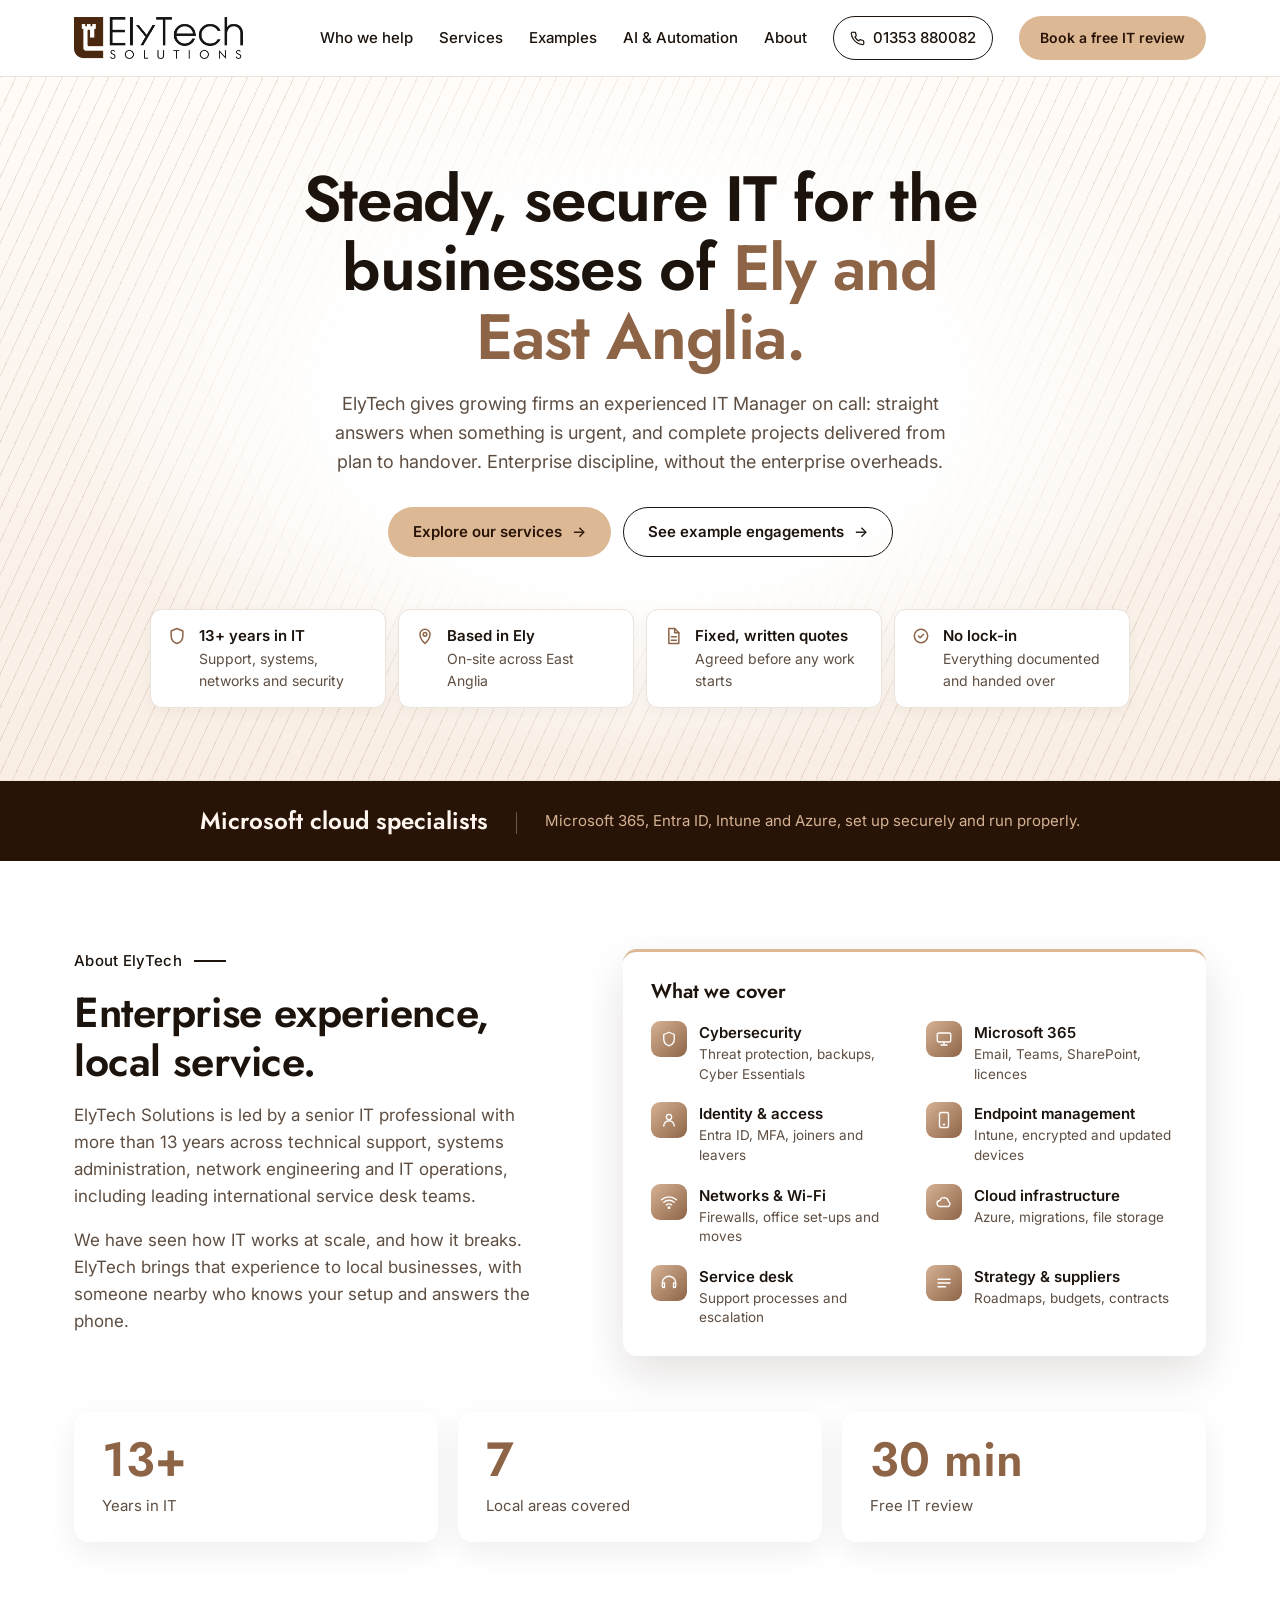
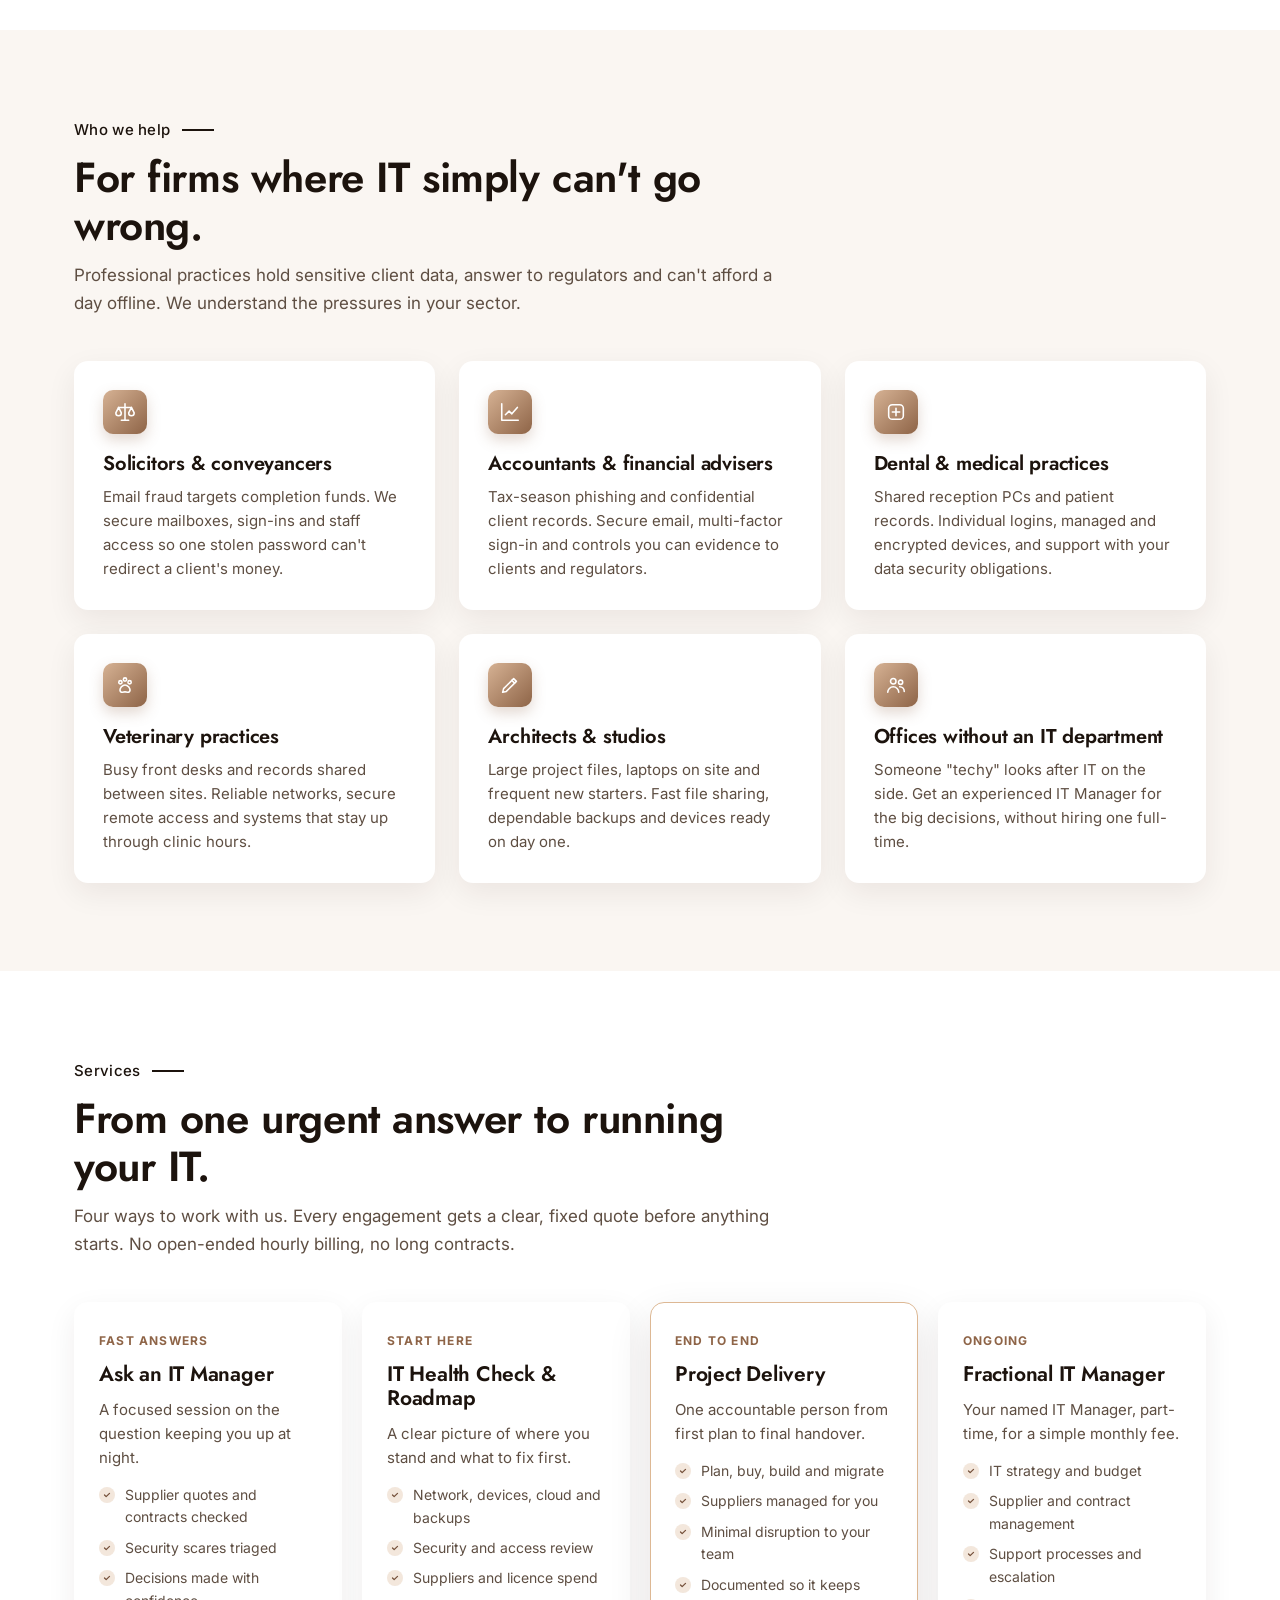
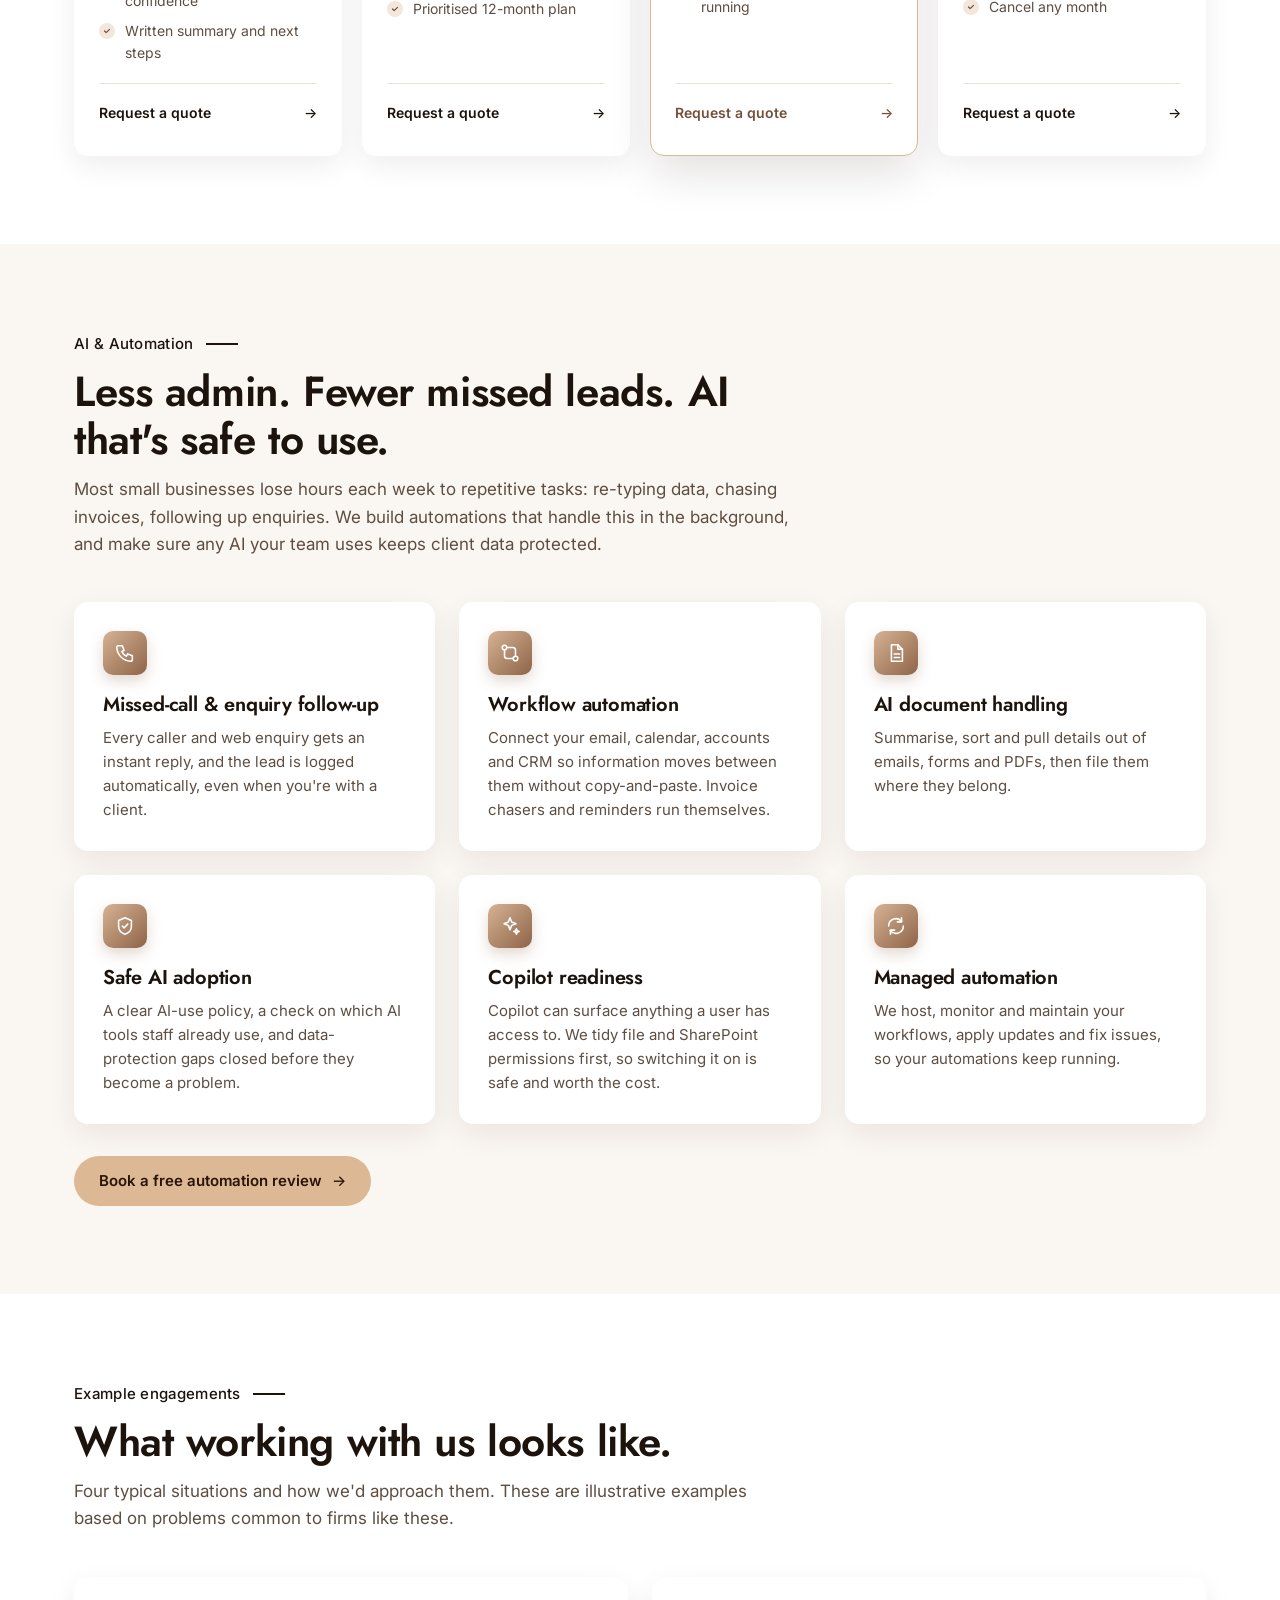
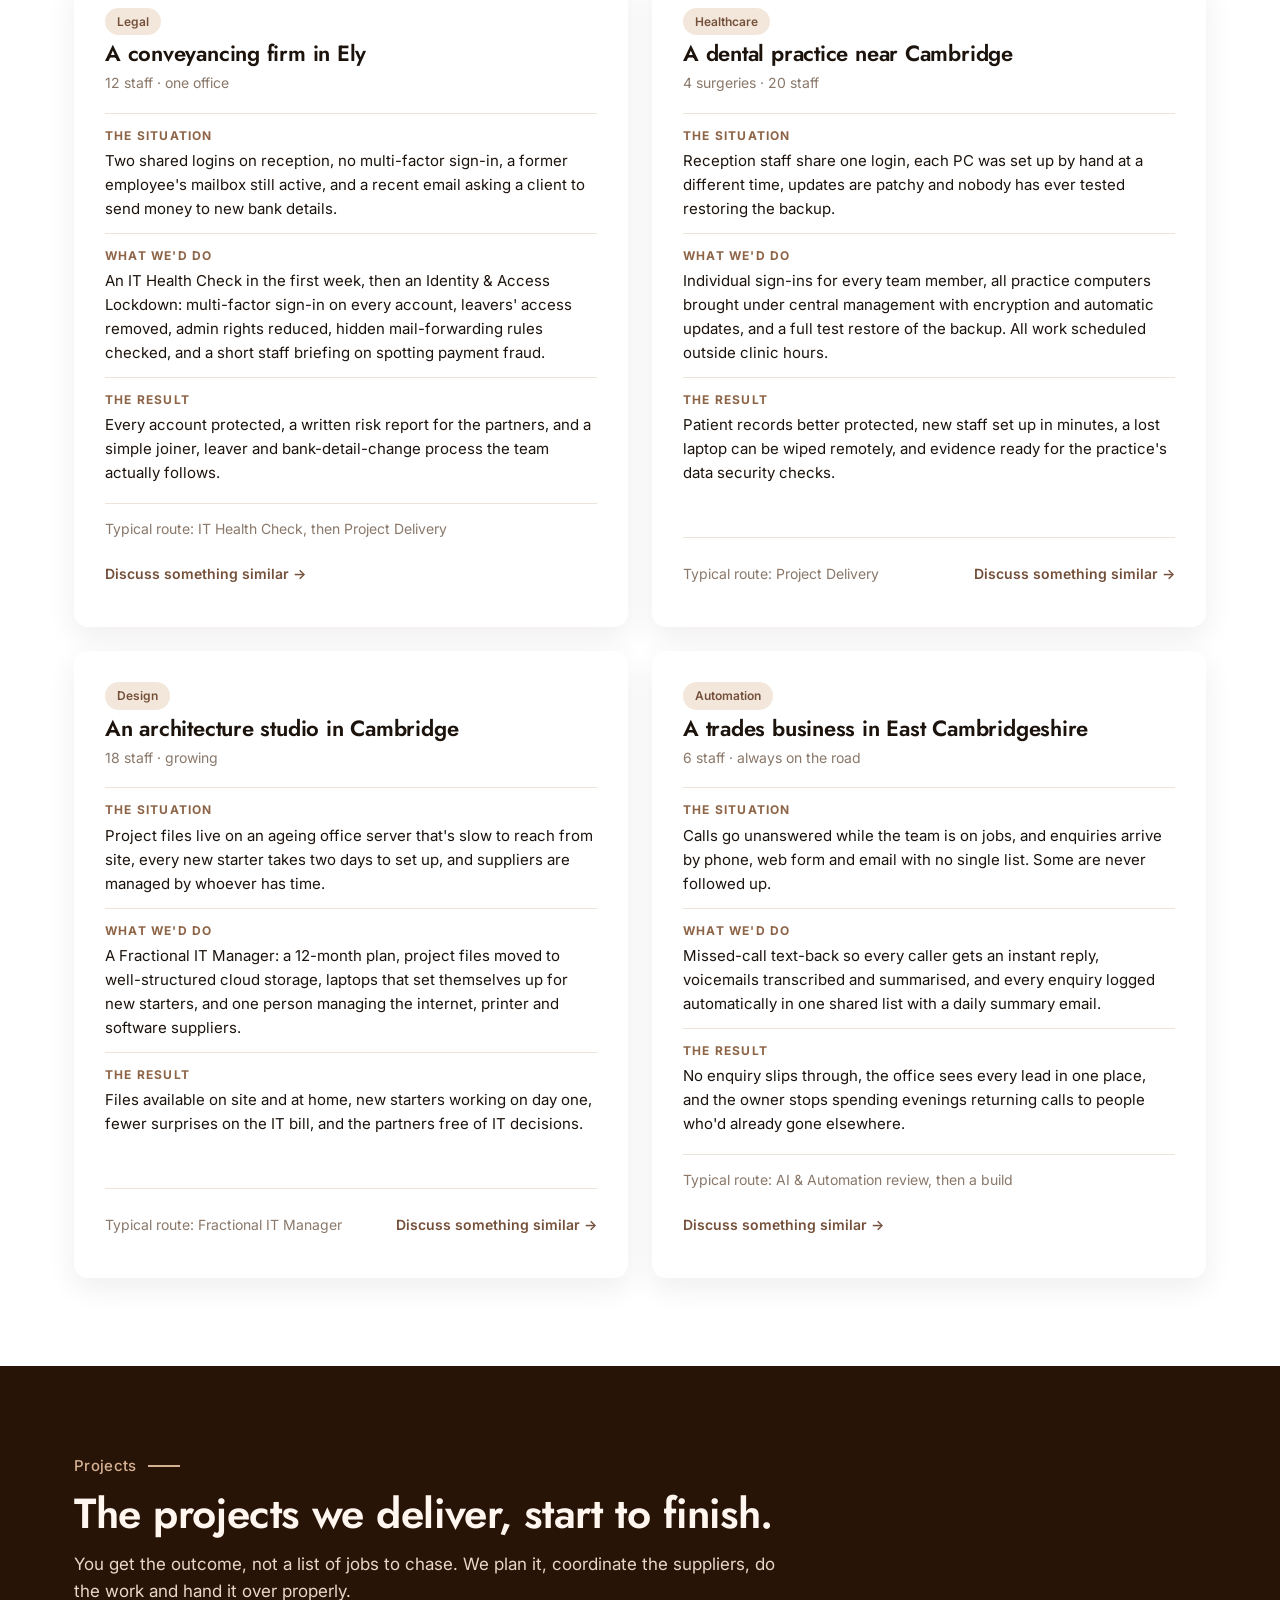
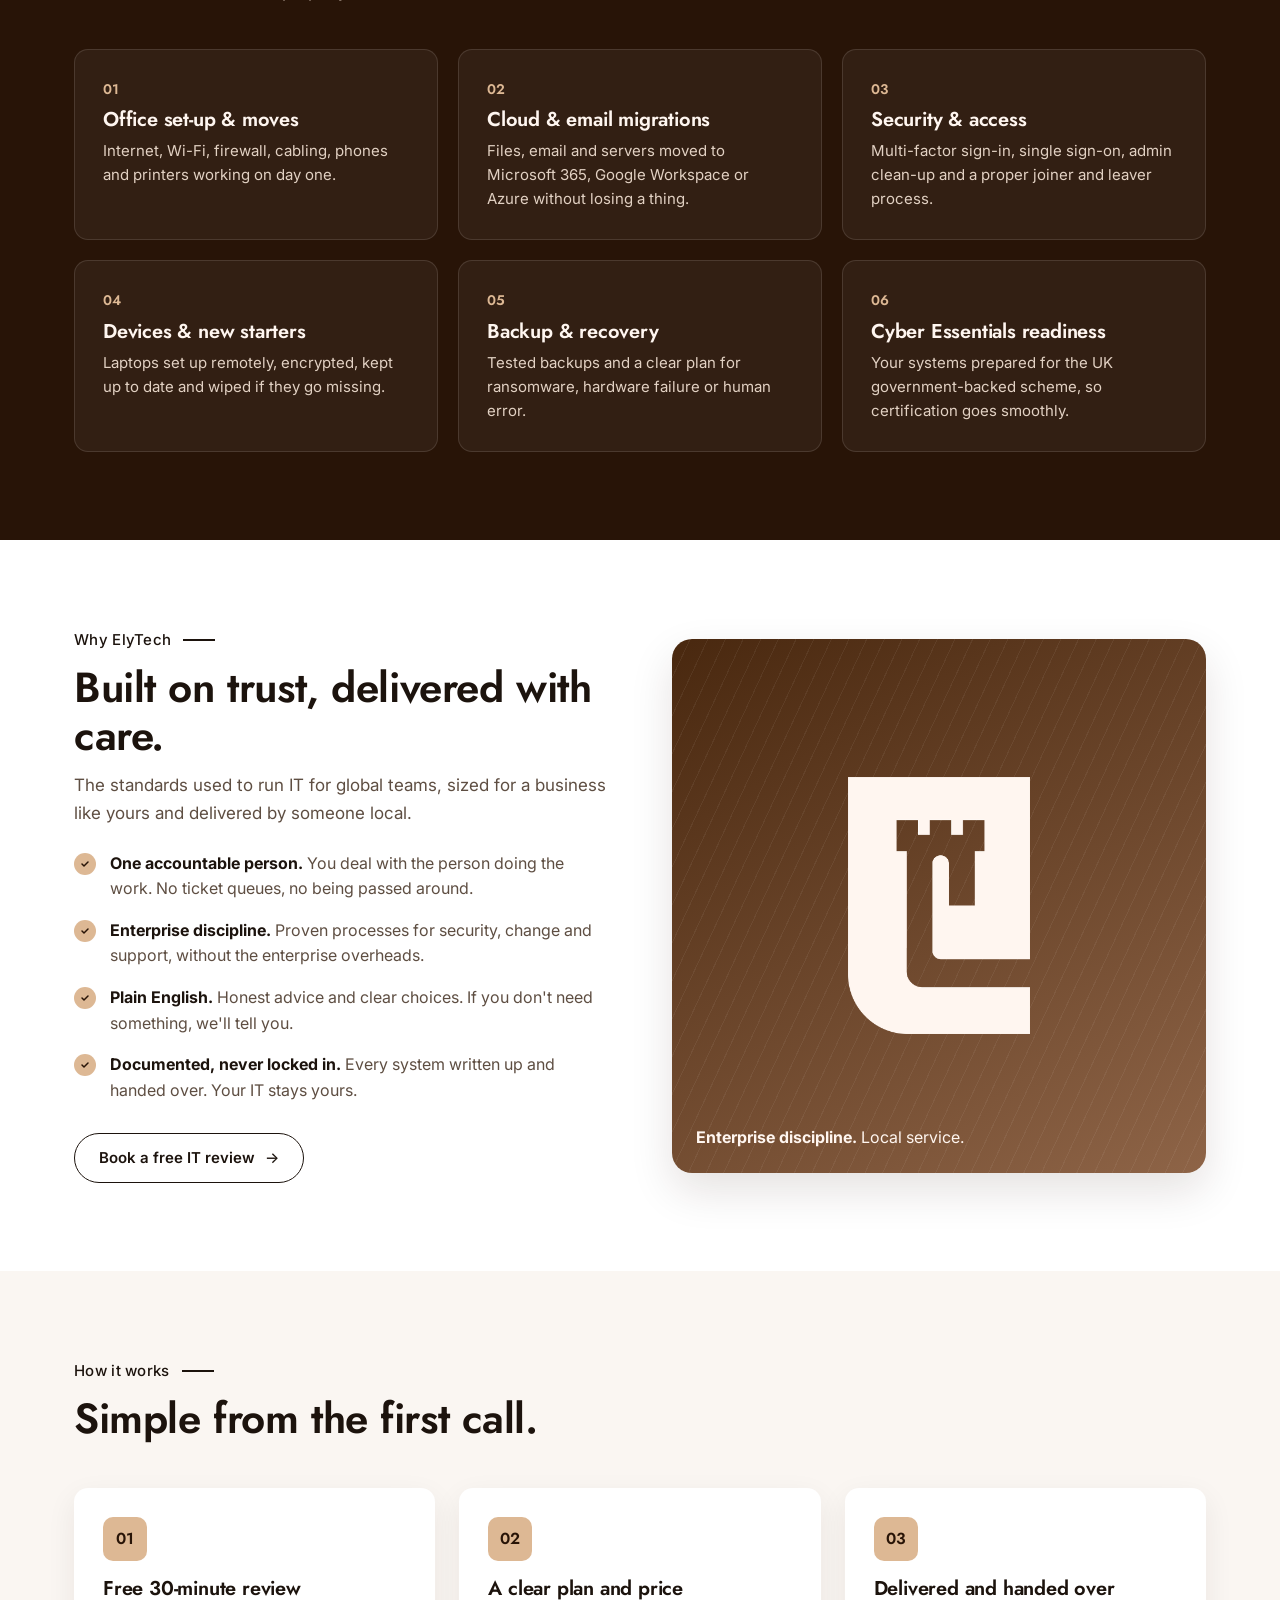
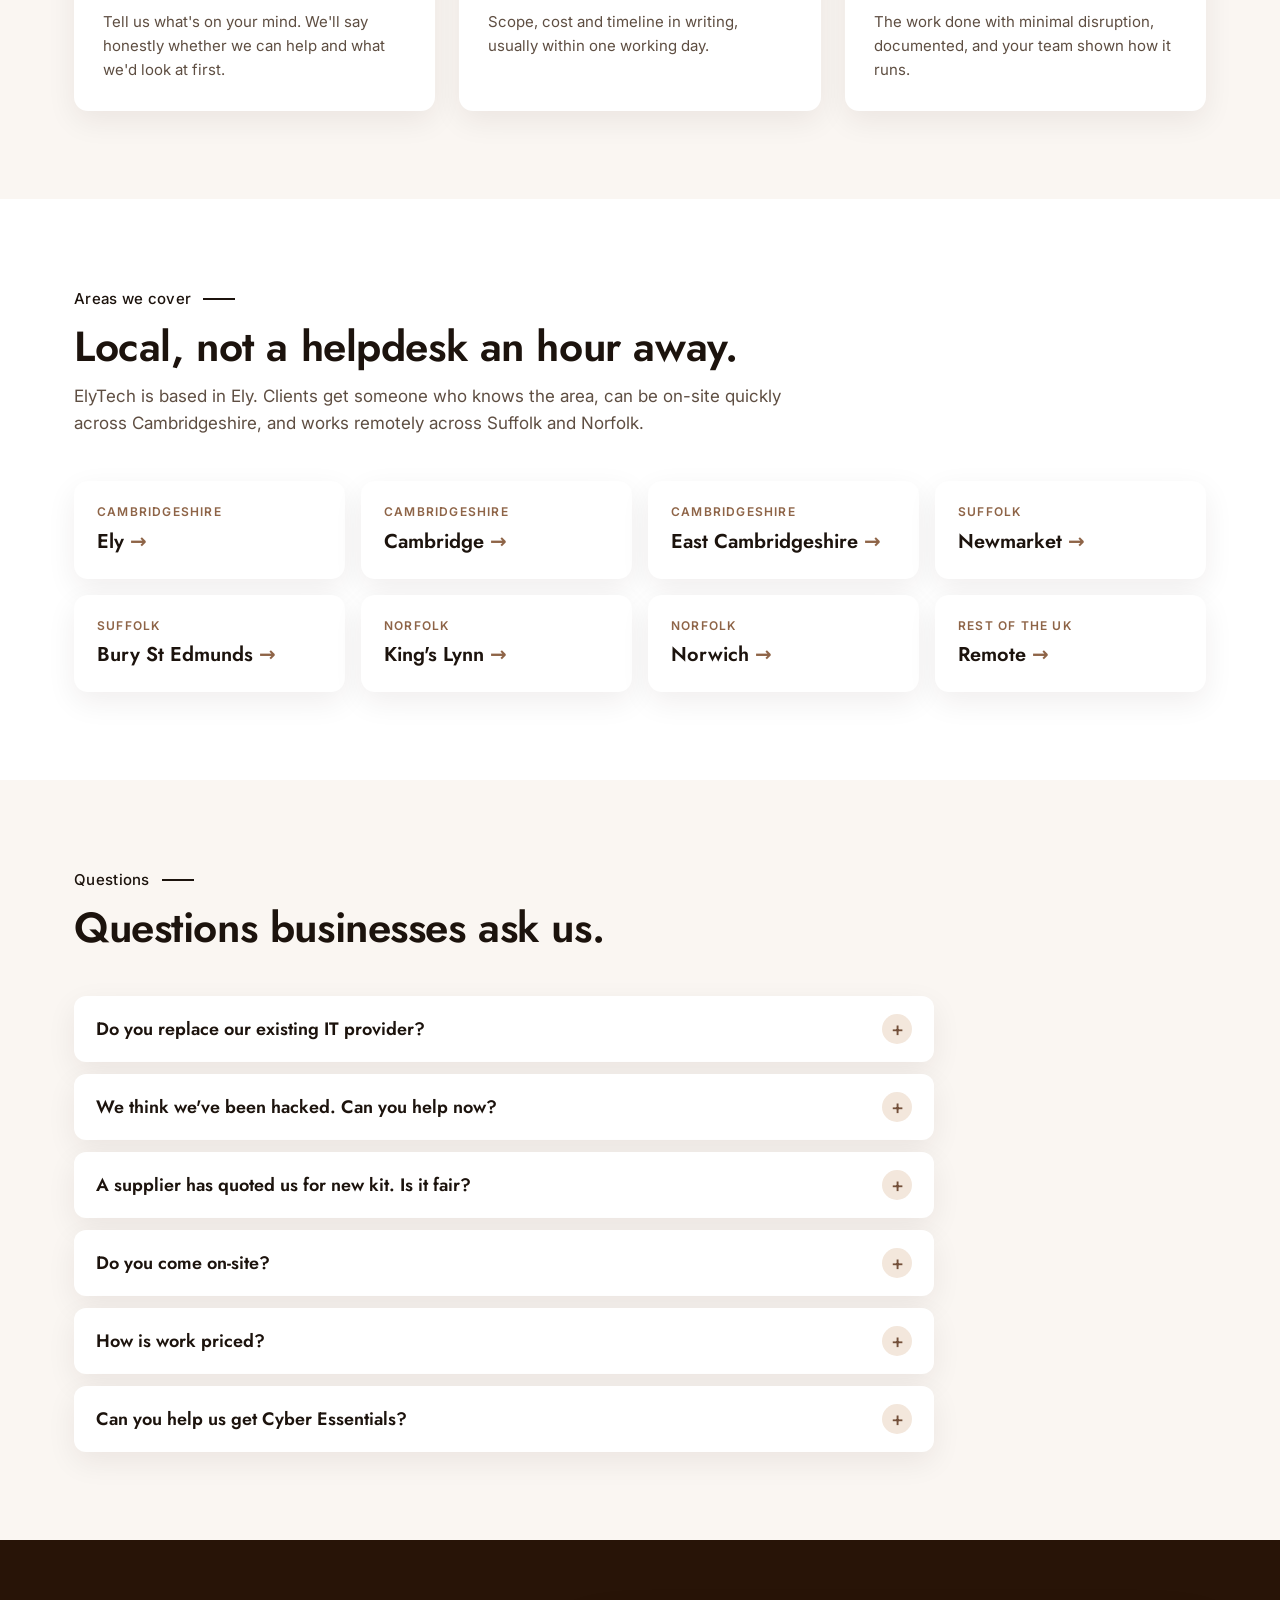
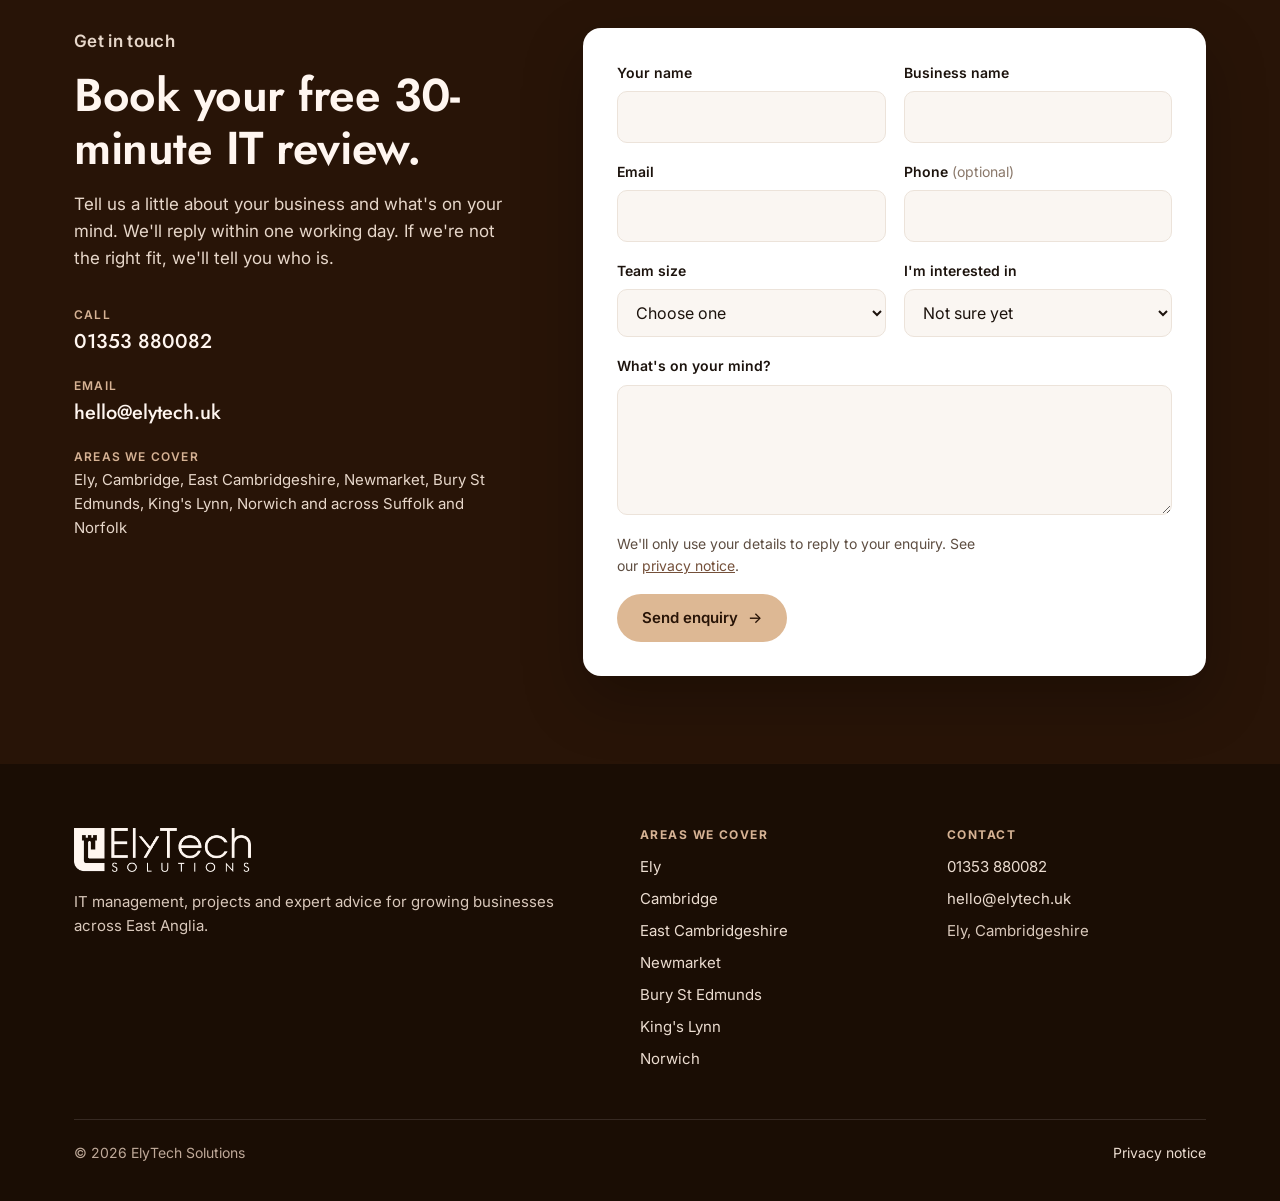
==== commit 6be2d01a: "Remove the hero label on the home page Co-Authored-By: Claude Opus 5.5 <noreply@anthropic.com> Claud" ====
--- a/index.html
+++ b/index.html
@@ -61,7 +61,6 @@
 <section class="hero">
   <img class="mark" src="/assets/elytech-mark-cream.png" alt="" aria-hidden="true">
   <div class="wrap">
-    <p class="eyebrow">IT management &amp; solutions · Ely, Cambridgeshire</p>
     <h1>Steady, secure IT for the businesses of <em>Ely and East&nbsp;Anglia.</em></h1>
     <p class="lede">ElyTech gives growing firms an experienced IT Manager on call: straight answers when something is urgent, and complete projects delivered from plan to handover. Enterprise discipline, without the enterprise overheads.</p>
     <div class="actions">
--- a/assets/site.css
+++ b/assets/site.css
@@ -338,3 +338,4 @@
 .cover-card li span:not(.icon){display:block;font-size:13.5px;color:var(--body);line-height:1.45}
 @media (max-width:600px){.cover-card ul{grid-template-columns:minmax(0,1fr)}.cover-card{padding:22px}}
 @media (max-width:860px){.about{grid-template-columns:minmax(0,1fr)}}
+.hero h1:first-child{margin-top:0}
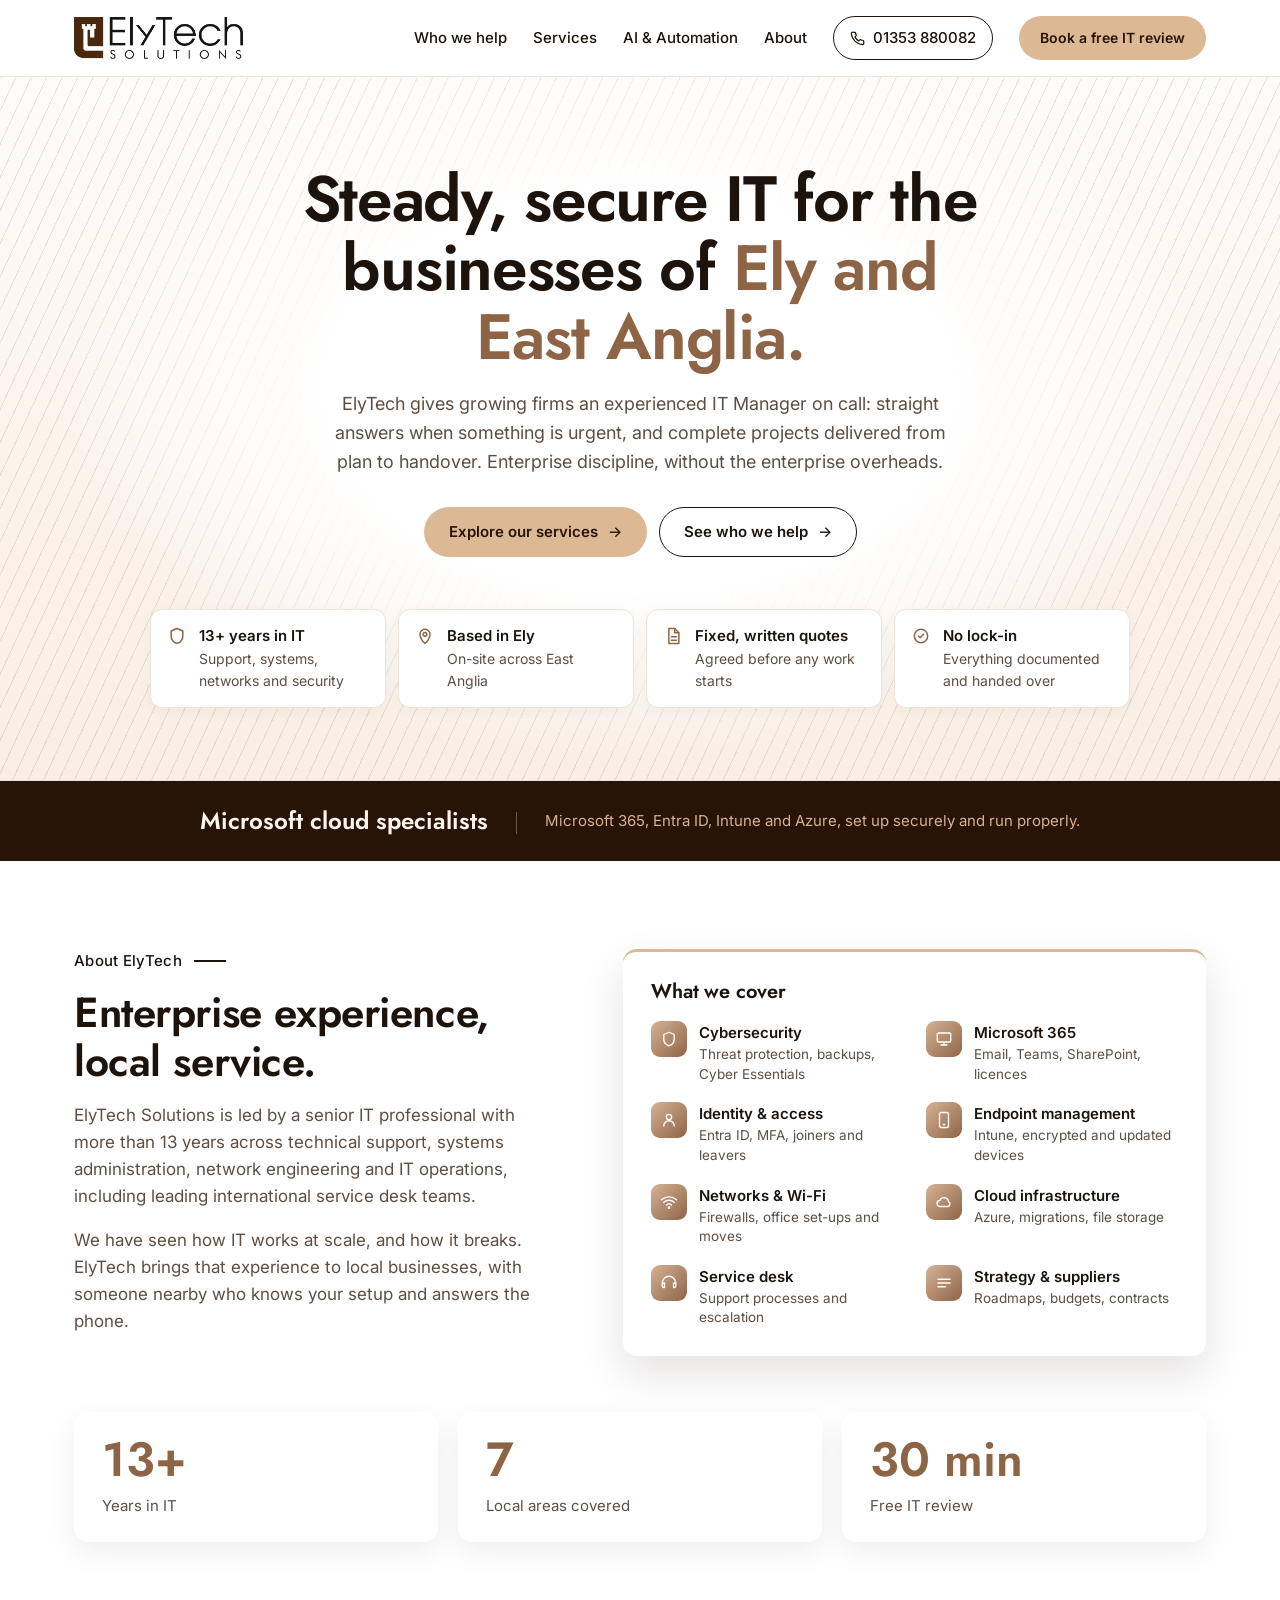
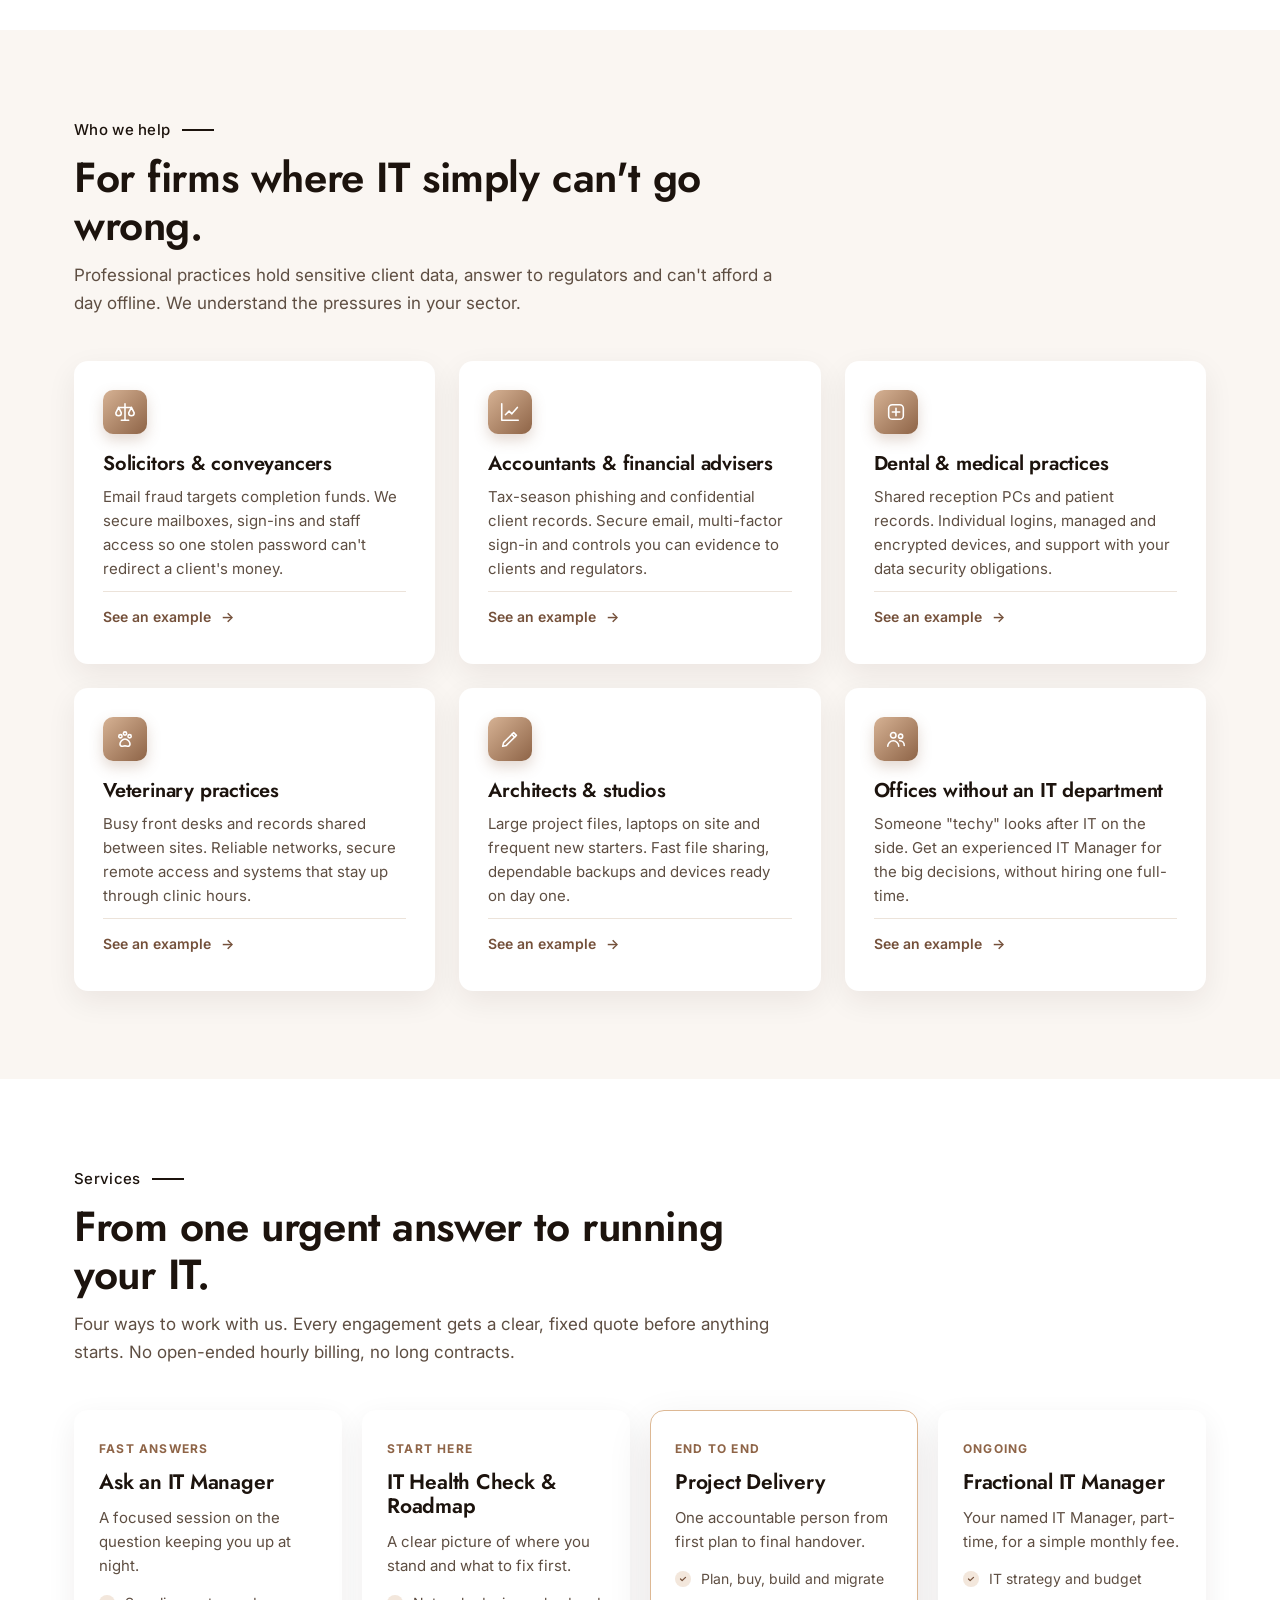
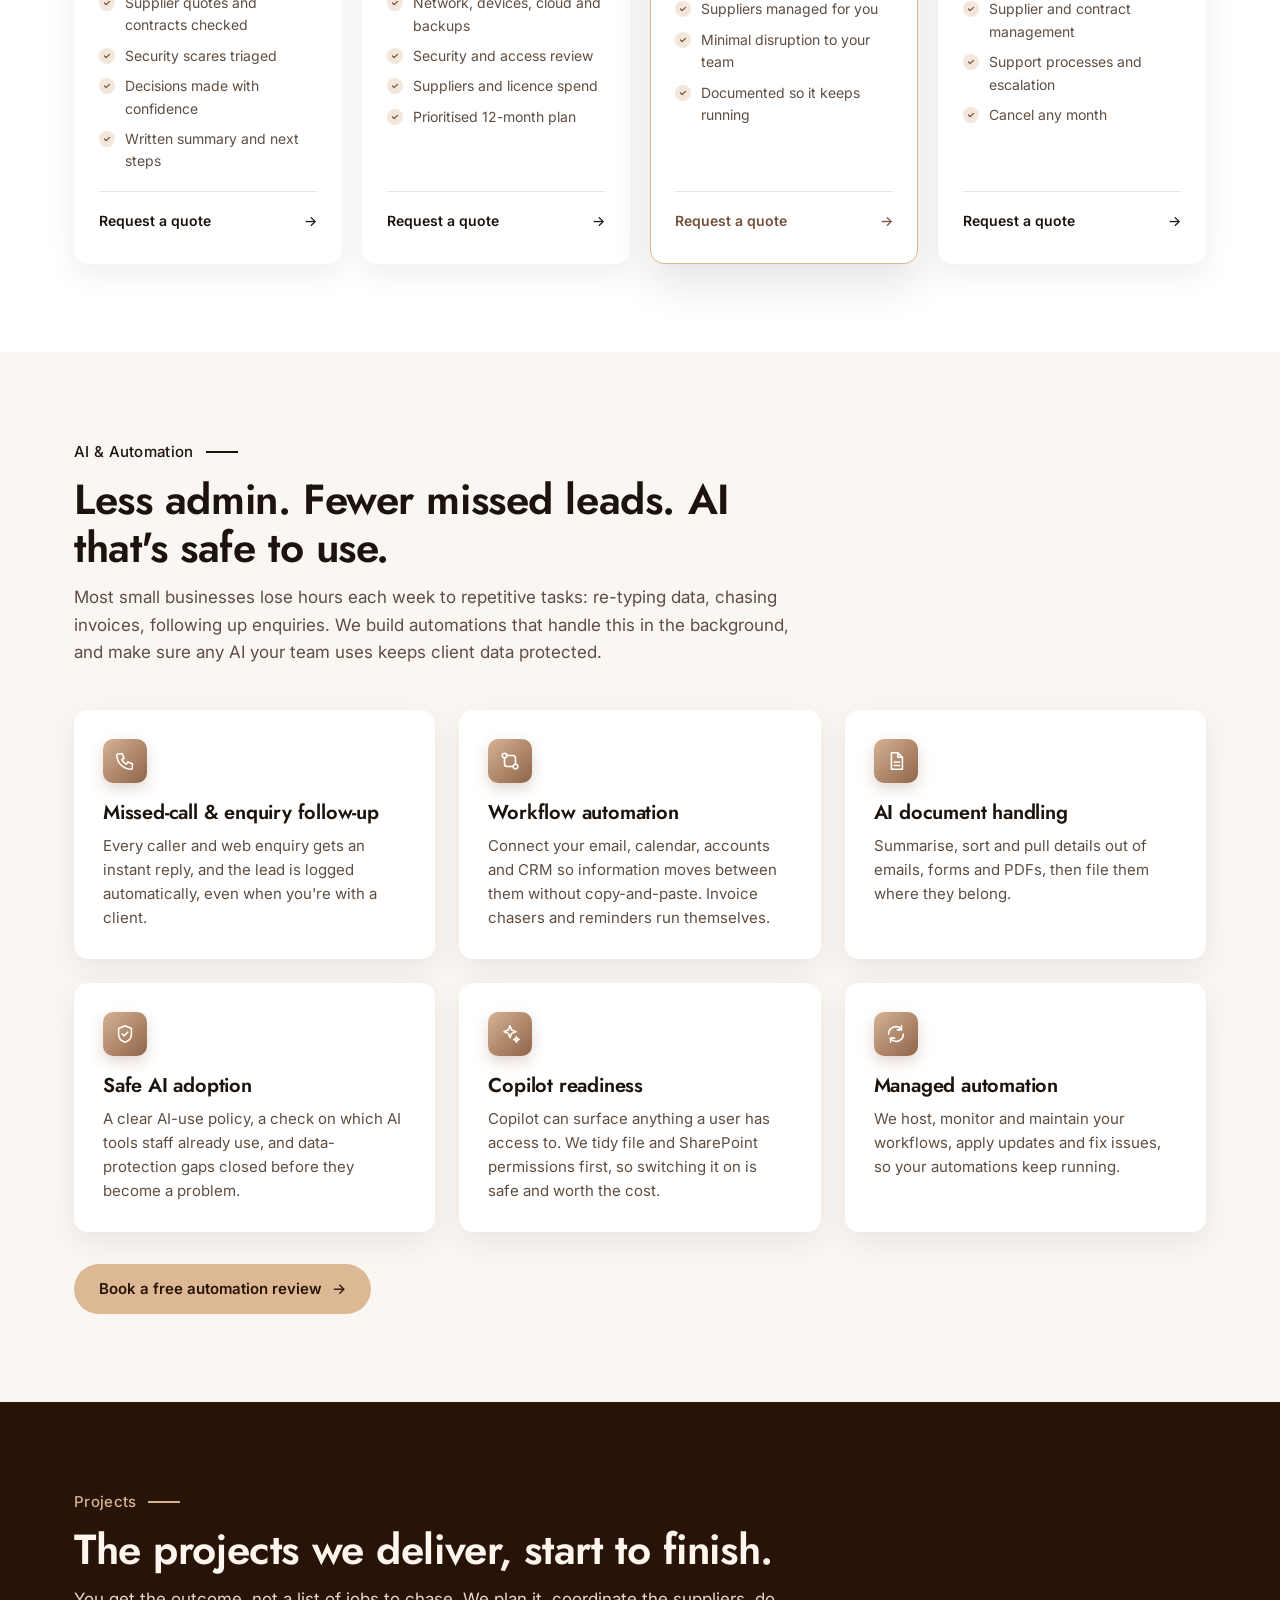
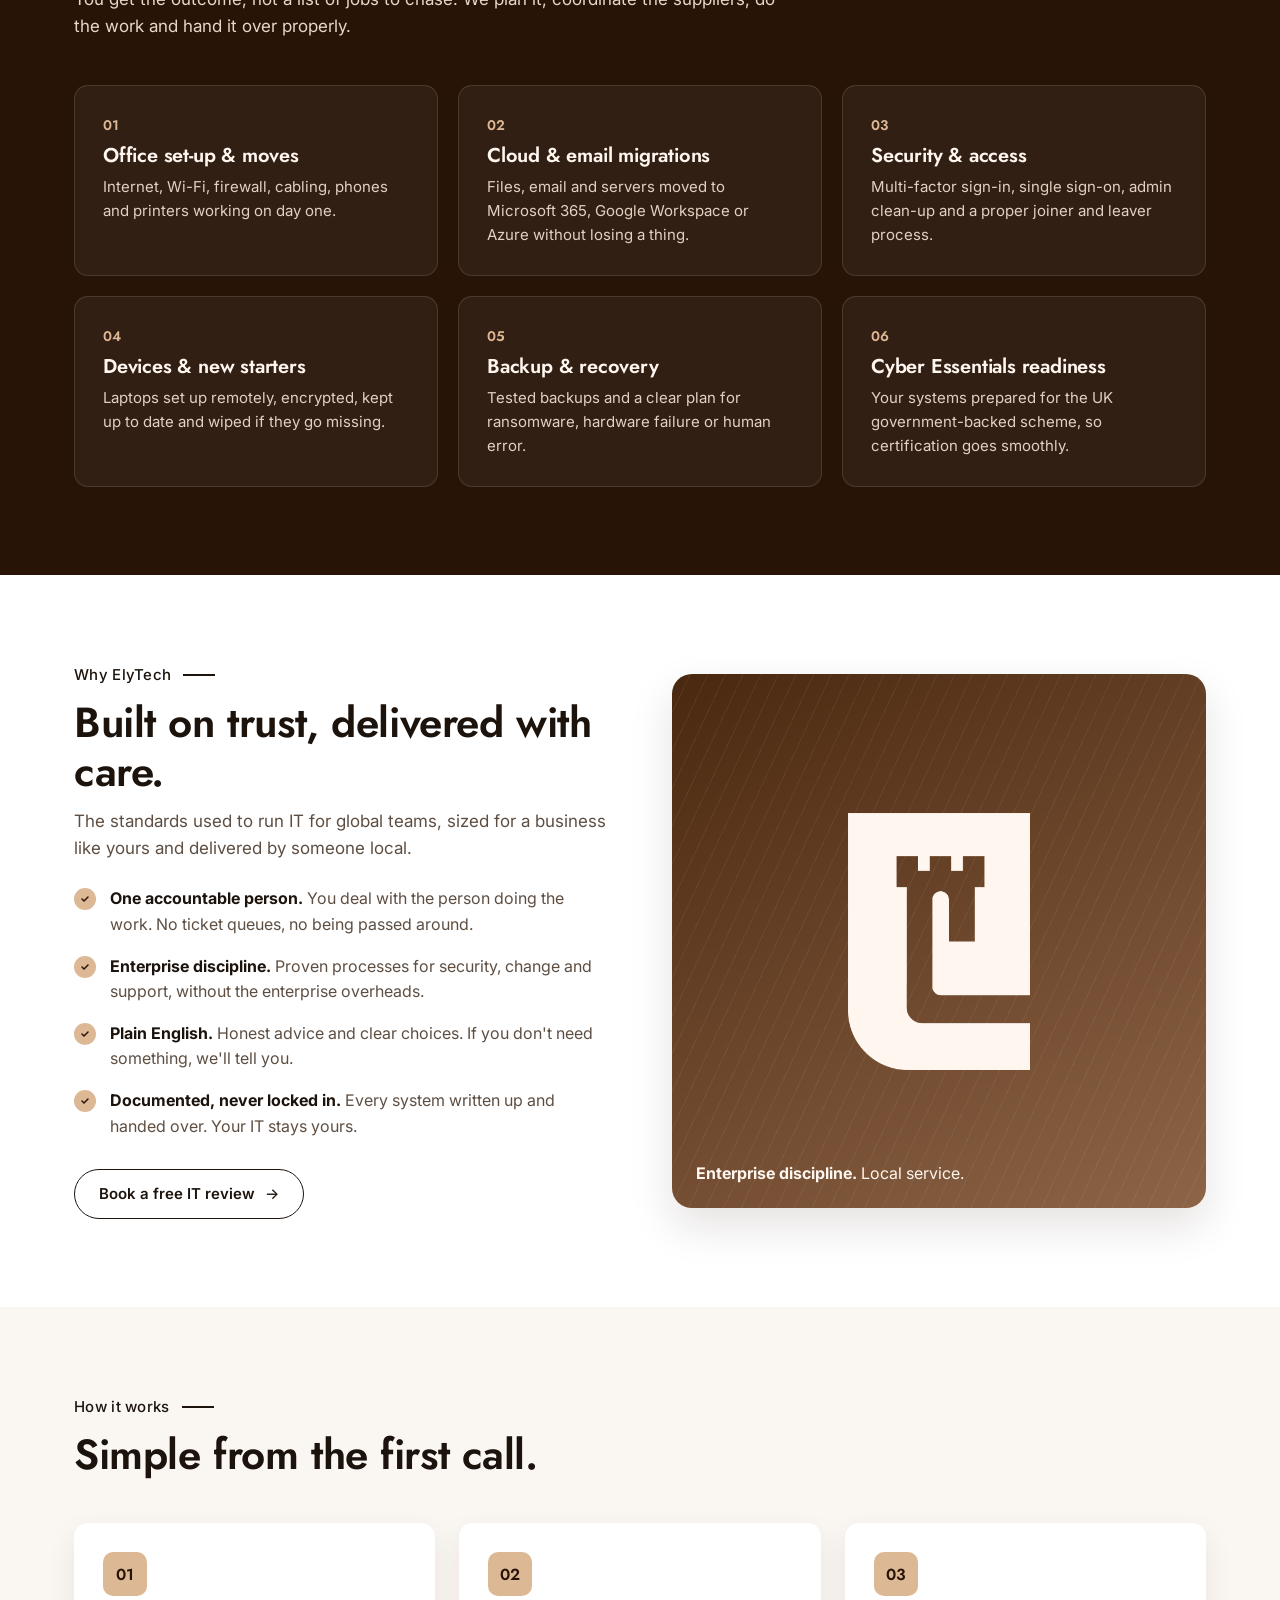
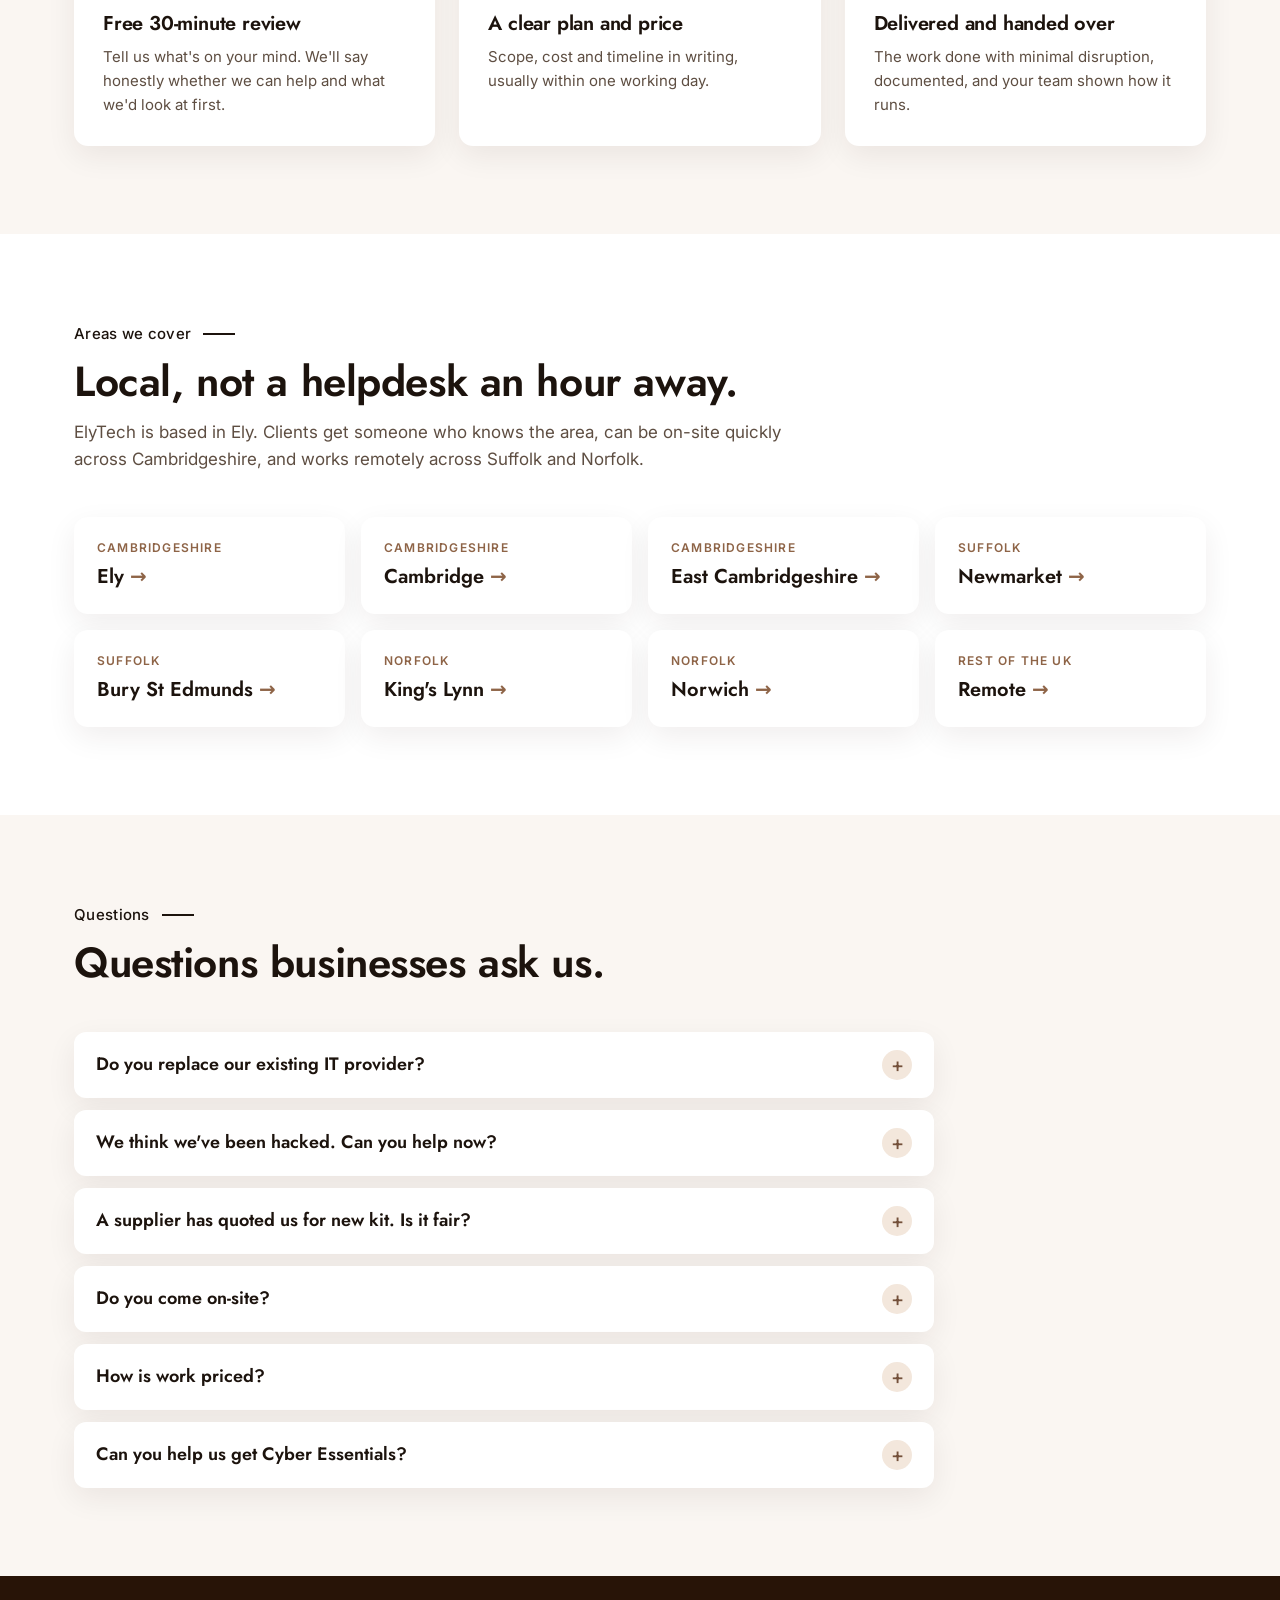
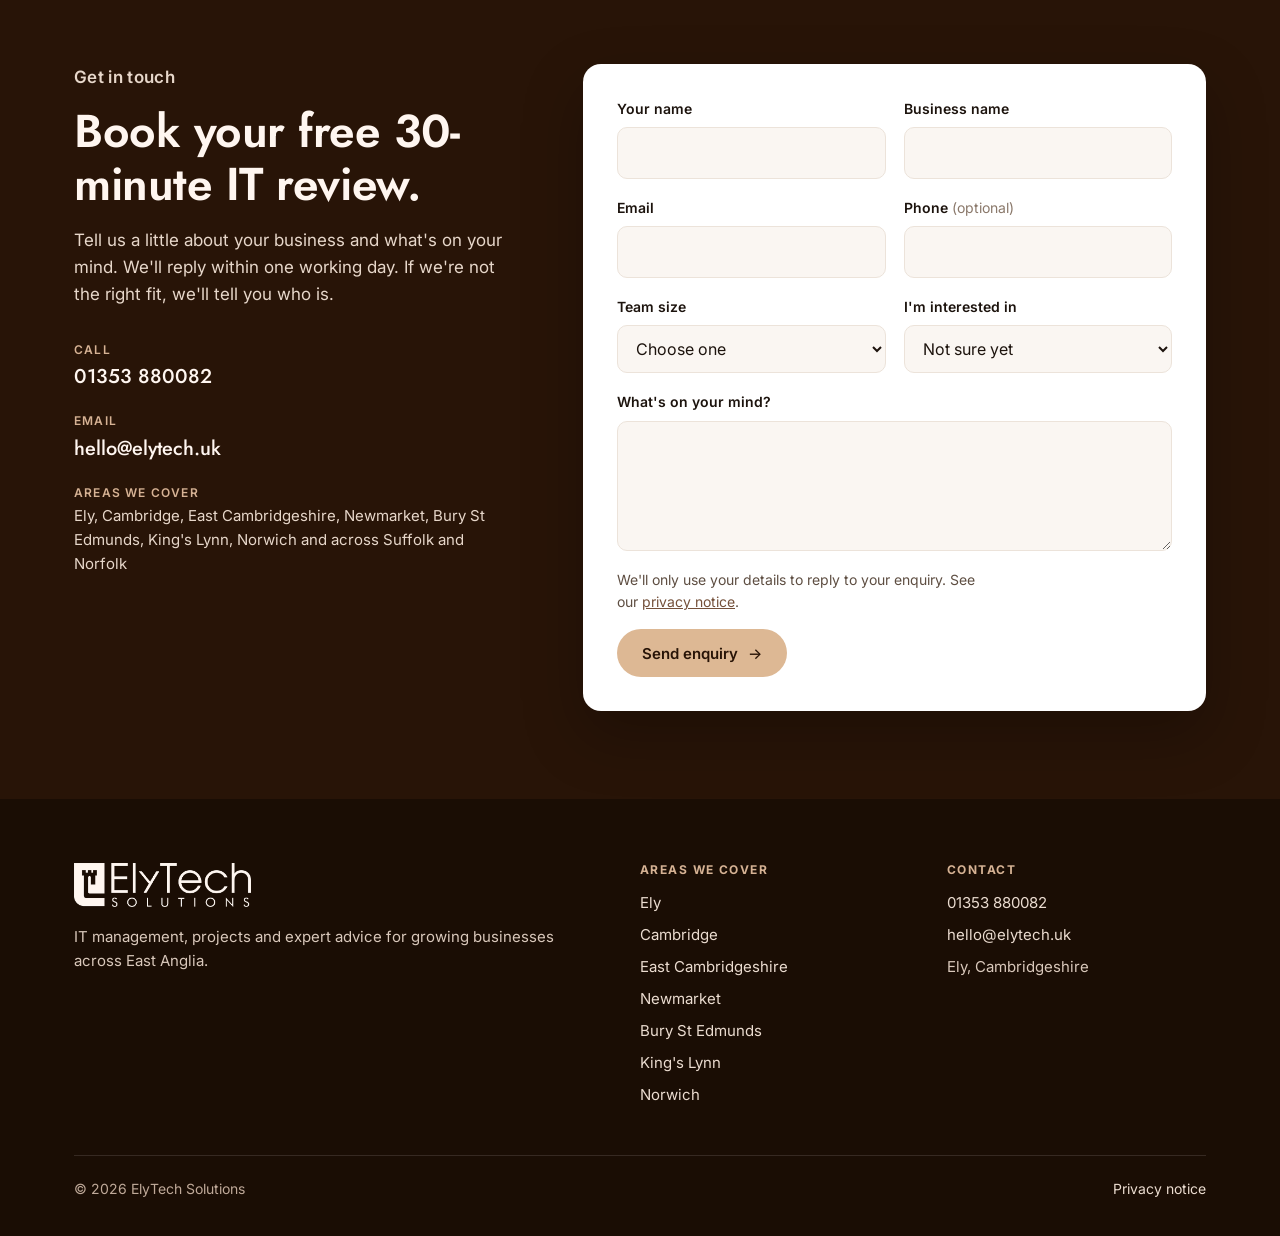
==== commit 44b79636: "Open examples from Who we help cards; drop the Examples section Each Who we help card now opens its " ====
--- a/index.html
+++ b/index.html
@@ -47,7 +47,6 @@
     <nav class="nav" id="site-nav" aria-label="Main">
       <a class="link" href="#who">Who we help</a>
       <a class="link" href="#services">Services</a>
-      <a class="link" href="#examples">Examples</a>
       <a class="link" href="#automation">AI &amp; Automation</a>
       <a class="link" href="#about">About</a>
       <a class="phone" href="tel:+441353880082">01353 880082</a>
@@ -66,7 +65,7 @@
     <div class="actions">
       <a class="btn btn-primary mobile-only" href="#contact">Book a free 30-minute IT review</a>
       <a class="btn btn-primary desktop-only" href="#services">Explore our services</a>
-      <a class="btn btn-ghost-light" href="#examples">See example engagements</a>
+      <a class="btn btn-ghost-light" href="#who">See who we help</a>
     </div>
     <div class="trust">
       <div><svg viewBox="0 0 24 24" fill="none" stroke-width="1.8" stroke-linecap="round" stroke-linejoin="round" aria-hidden="true"><path d="M12 3l7 3v6c0 4.5-3 7.7-7 9-4-1.3-7-4.5-7-9V6z"/></svg><p><strong>13+ years in IT</strong>Support, systems, networks and security</p></div>
@@ -115,12 +114,12 @@
       <p>Professional practices hold sensitive client data, answer to regulators and can't afford a day offline. We understand the pressures in your sector.</p>
     </div>
     <div class="sectors">
-      <article class="sector"><span class="icon" aria-hidden="true"><svg viewBox="0 0 24 24" fill="none" stroke="currentColor" stroke-width="1.7" stroke-linecap="round" stroke-linejoin="round"><path d="M12 3v18M8 21h8M5 7h14"/><path d="M5 7l-3 6a3 3 0 006 0L5 7zM19 7l-3 6a3 3 0 006 0l-3-6z"/></svg></span><span class="tag">Legal</span><h3>Solicitors &amp; conveyancers</h3><p>Email fraud targets completion funds. We secure mailboxes, sign-ins and staff access so one stolen password can't redirect a client's money.</p></article>
-      <article class="sector"><span class="icon" aria-hidden="true"><svg viewBox="0 0 24 24" fill="none" stroke="currentColor" stroke-width="1.7" stroke-linecap="round" stroke-linejoin="round"><path d="M3 3v18h18"/><path d="M7 15l4-4 3 3 6-7"/></svg></span><span class="tag">Finance</span><h3>Accountants &amp; financial advisers</h3><p>Tax-season phishing and confidential client records. Secure email, multi-factor sign-in and controls you can evidence to clients and regulators.</p></article>
-      <article class="sector"><span class="icon" aria-hidden="true"><svg viewBox="0 0 24 24" fill="none" stroke="currentColor" stroke-width="1.7" stroke-linecap="round" stroke-linejoin="round"><rect x="4" y="4" width="16" height="16" rx="4"/><path d="M12 8v8M8 12h8"/></svg></span><span class="tag">Healthcare</span><h3>Dental &amp; medical practices</h3><p>Shared reception PCs and patient records. Individual logins, managed and encrypted devices, and support with your data security obligations.</p></article>
-      <article class="sector"><span class="icon" aria-hidden="true"><svg viewBox="0 0 24 24" fill="none" stroke="currentColor" stroke-width="1.7" stroke-linecap="round" stroke-linejoin="round"><circle cx="7" cy="9" r="1.8"/><circle cx="12" cy="6" r="1.8"/><circle cx="17" cy="9" r="1.8"/><path d="M12 12c-3 0-5.5 3.5-5.5 5.5 0 1.5 1.2 2.5 2.7 2.5.9 0 1.8-.5 2.8-.5s1.9.5 2.8.5c1.5 0 2.7-1 2.7-2.5 0-2-2.5-5.5-5.5-5.5z"/></svg></span><span class="tag">Veterinary</span><h3>Veterinary practices</h3><p>Busy front desks and records shared between sites. Reliable networks, secure remote access and systems that stay up through clinic hours.</p></article>
-      <article class="sector"><span class="icon" aria-hidden="true"><svg viewBox="0 0 24 24" fill="none" stroke="currentColor" stroke-width="1.7" stroke-linecap="round" stroke-linejoin="round"><path d="M4 20l4-1 11-11-3-3L5 16l-1 4z"/><path d="M14 7l3 3"/></svg></span><span class="tag">Design</span><h3>Architects &amp; studios</h3><p>Large project files, laptops on site and frequent new starters. Fast file sharing, dependable backups and devices ready on day one.</p></article>
-      <article class="sector"><span class="icon" aria-hidden="true"><svg viewBox="0 0 24 24" fill="none" stroke="currentColor" stroke-width="1.7" stroke-linecap="round" stroke-linejoin="round"><circle cx="9" cy="8" r="3"/><path d="M3 20c0-3.3 2.7-6 6-6s6 2.7 6 6"/><circle cx="17" cy="9" r="2.3"/><path d="M16 14c2.8 0 5 2.2 5 5"/></svg></span><span class="tag">Growing teams</span><h3>Offices without an IT department</h3><p>Someone "techy" looks after IT on the side. Get an experienced IT Manager for the big decisions, without hiring one full-time.</p></article>
+      <article class="sector"><span class="icon" aria-hidden="true"><svg viewBox="0 0 24 24" fill="none" stroke="currentColor" stroke-width="1.7" stroke-linecap="round" stroke-linejoin="round"><path d="M12 3v18M8 21h8M5 7h14"/><path d="M5 7l-3 6a3 3 0 006 0L5 7zM19 7l-3 6a3 3 0 006 0l-3-6z"/></svg></span><span class="tag">Legal</span><h3>Solicitors &amp; conveyancers</h3><p>Email fraud targets completion funds. We secure mailboxes, sign-ins and staff access so one stolen password can't redirect a client's money.</p><button class="sector-open" type="button" data-open="ex-legal" aria-haspopup="dialog" aria-label="See an example: a conveyancing firm in ely">See an example</button></article>
+      <article class="sector"><span class="icon" aria-hidden="true"><svg viewBox="0 0 24 24" fill="none" stroke="currentColor" stroke-width="1.7" stroke-linecap="round" stroke-linejoin="round"><path d="M3 3v18h18"/><path d="M7 15l4-4 3 3 6-7"/></svg></span><span class="tag">Finance</span><h3>Accountants &amp; financial advisers</h3><p>Tax-season phishing and confidential client records. Secure email, multi-factor sign-in and controls you can evidence to clients and regulators.</p><button class="sector-open" type="button" data-open="ex-finance" aria-haspopup="dialog" aria-label="See an example: an accountancy practice in newmarket">See an example</button></article>
+      <article class="sector"><span class="icon" aria-hidden="true"><svg viewBox="0 0 24 24" fill="none" stroke="currentColor" stroke-width="1.7" stroke-linecap="round" stroke-linejoin="round"><rect x="4" y="4" width="16" height="16" rx="4"/><path d="M12 8v8M8 12h8"/></svg></span><span class="tag">Healthcare</span><h3>Dental &amp; medical practices</h3><p>Shared reception PCs and patient records. Individual logins, managed and encrypted devices, and support with your data security obligations.</p><button class="sector-open" type="button" data-open="ex-healthcare" aria-haspopup="dialog" aria-label="See an example: a dental practice near cambridge">See an example</button></article>
+      <article class="sector"><span class="icon" aria-hidden="true"><svg viewBox="0 0 24 24" fill="none" stroke="currentColor" stroke-width="1.7" stroke-linecap="round" stroke-linejoin="round"><circle cx="7" cy="9" r="1.8"/><circle cx="12" cy="6" r="1.8"/><circle cx="17" cy="9" r="1.8"/><path d="M12 12c-3 0-5.5 3.5-5.5 5.5 0 1.5 1.2 2.5 2.7 2.5.9 0 1.8-.5 2.8-.5s1.9.5 2.8.5c1.5 0 2.7-1 2.7-2.5 0-2-2.5-5.5-5.5-5.5z"/></svg></span><span class="tag">Veterinary</span><h3>Veterinary practices</h3><p>Busy front desks and records shared between sites. Reliable networks, secure remote access and systems that stay up through clinic hours.</p><button class="sector-open" type="button" data-open="ex-vets" aria-haspopup="dialog" aria-label="See an example: a two-site veterinary practice near ely">See an example</button></article>
+      <article class="sector"><span class="icon" aria-hidden="true"><svg viewBox="0 0 24 24" fill="none" stroke="currentColor" stroke-width="1.7" stroke-linecap="round" stroke-linejoin="round"><path d="M4 20l4-1 11-11-3-3L5 16l-1 4z"/><path d="M14 7l3 3"/></svg></span><span class="tag">Design</span><h3>Architects &amp; studios</h3><p>Large project files, laptops on site and frequent new starters. Fast file sharing, dependable backups and devices ready on day one.</p><button class="sector-open" type="button" data-open="ex-design" aria-haspopup="dialog" aria-label="See an example: an architecture studio in cambridge">See an example</button></article>
+      <article class="sector"><span class="icon" aria-hidden="true"><svg viewBox="0 0 24 24" fill="none" stroke="currentColor" stroke-width="1.7" stroke-linecap="round" stroke-linejoin="round"><circle cx="9" cy="8" r="3"/><path d="M3 20c0-3.3 2.7-6 6-6s6 2.7 6 6"/><circle cx="17" cy="9" r="2.3"/><path d="M16 14c2.8 0 5 2.2 5 5"/></svg></span><span class="tag">Growing teams</span><h3>Offices without an IT department</h3><p>Someone "techy" looks after IT on the side. Get an experienced IT Manager for the big decisions, without hiring one full-time.</p><button class="sector-open" type="button" data-open="ex-office" aria-haspopup="dialog" aria-label="See an example: a growing office in ely with no it person">See an example</button></article>
     </div>
   </div>
 </section>
@@ -186,54 +185,6 @@
   </div>
 </section>
 
-<section class="section" id="examples">
-  <div class="wrap">
-    <div class="section-head">
-      <p class="eyebrow">Example engagements</p>
-      <h2>What working with us looks like.</h2>
-      <p>Four typical situations and how we'd approach them. These are illustrative examples based on problems common to firms like these.</p>
-    </div>
-    <div class="examples">
-      <article class="example">
-        <div class="example-head"><span class="tag">Legal</span><h3>A conveyancing firm in Ely</h3><p class="meta">12 staff · one office</p></div>
-        <dl>
-          <div><dt>The situation</dt><dd>Two shared logins on reception, no multi-factor sign-in, a former employee's mailbox still active, and a recent email asking a client to send money to new bank details.</dd></div>
-          <div><dt>What we'd do</dt><dd>An IT Health Check in the first week, then an Identity &amp; Access Lockdown: multi-factor sign-in on every account, leavers' access removed, admin rights reduced, hidden mail-forwarding rules checked, and a short staff briefing on spotting payment fraud.</dd></div>
-          <div><dt>The result</dt><dd>Every account protected, a written risk report for the partners, and a simple joiner, leaver and bank-detail-change process the team actually follows.</dd></div>
-        </dl>
-        <div class="example-foot"><span>Typical route: IT Health Check, then Project Delivery</span><a href="#contact" data-service="Project Delivery">Discuss something similar</a></div>
-      </article>
-      <article class="example">
-        <div class="example-head"><span class="tag">Healthcare</span><h3>A dental practice near Cambridge</h3><p class="meta">4 surgeries · 20 staff</p></div>
-        <dl>
-          <div><dt>The situation</dt><dd>Reception staff share one login, each PC was set up by hand at a different time, updates are patchy and nobody has ever tested restoring the backup.</dd></div>
-          <div><dt>What we'd do</dt><dd>Individual sign-ins for every team member, all practice computers brought under central management with encryption and automatic updates, and a full test restore of the backup. All work scheduled outside clinic hours.</dd></div>
-          <div><dt>The result</dt><dd>Patient records better protected, new staff set up in minutes, a lost laptop can be wiped remotely, and evidence ready for the practice's data security checks.</dd></div>
-        </dl>
-        <div class="example-foot"><span>Typical route: Project Delivery</span><a href="#contact" data-service="Project Delivery">Discuss something similar</a></div>
-      </article>
-      <article class="example">
-        <div class="example-head"><span class="tag">Design</span><h3>An architecture studio in Cambridge</h3><p class="meta">18 staff · growing</p></div>
-        <dl>
-          <div><dt>The situation</dt><dd>Project files live on an ageing office server that's slow to reach from site, every new starter takes two days to set up, and suppliers are managed by whoever has time.</dd></div>
-          <div><dt>What we'd do</dt><dd>A Fractional IT Manager: a 12-month plan, project files moved to well-structured cloud storage, laptops that set themselves up for new starters, and one person managing the internet, printer and software suppliers.</dd></div>
-          <div><dt>The result</dt><dd>Files available on site and at home, new starters working on day one, fewer surprises on the IT bill, and the partners free of IT decisions.</dd></div>
-        </dl>
-        <div class="example-foot"><span>Typical route: Fractional IT Manager</span><a href="#contact" data-service="Fractional IT Manager">Discuss something similar</a></div>
-      </article>
-      <article class="example">
-        <div class="example-head"><span class="tag">Automation</span><h3>A trades business in East Cambridgeshire</h3><p class="meta">6 staff · always on the road</p></div>
-        <dl>
-          <div><dt>The situation</dt><dd>Calls go unanswered while the team is on jobs, and enquiries arrive by phone, web form and email with no single list. Some are never followed up.</dd></div>
-          <div><dt>What we'd do</dt><dd>Missed-call text-back so every caller gets an instant reply, voicemails transcribed and summarised, and every enquiry logged automatically in one shared list with a daily summary email.</dd></div>
-          <div><dt>The result</dt><dd>No enquiry slips through, the office sees every lead in one place, and the owner stops spending evenings returning calls to people who'd already gone elsewhere.</dd></div>
-        </dl>
-        <div class="example-foot"><span>Typical route: AI &amp; Automation review, then a build</span><a href="#contact" data-service="AI &amp; Automation">Discuss something similar</a></div>
-      </article>
-    </div>
-  </div>
-</section>
-
 <section class="section dark" id="projects">
   <div class="wrap">
     <div class="section-head">
@@ -350,6 +301,97 @@
   </div>
 </section>
 
+<dialog class="ex-modal" id="ex-legal" aria-labelledby="ex-legal-title">
+  <div class="ex-modal-inner">
+    <button class="ex-close" type="button" aria-label="Close">&times;</button>
+    <p class="ex-label">Example engagement · Legal</p>
+    <h3 id="ex-legal-title">A conveyancing firm in Ely</h3>
+    <p class="meta">12 staff · one office</p>
+    <dl>
+      <div><dt>The situation</dt><dd>Two shared logins on reception, no multi-factor sign-in, a former employee's mailbox still active, and a recent email asking a client to send money to new bank details.</dd></div>
+      <div><dt>What we'd do</dt><dd>An IT Health Check in the first week, then an Identity &amp; Access Lockdown: multi-factor sign-in on every account, leavers' access removed, admin rights reduced, hidden mail-forwarding rules checked, and a short staff briefing on spotting payment fraud.</dd></div>
+      <div><dt>The result</dt><dd>Every account protected, a written risk report for the partners, and a simple joiner, leaver and bank-detail-change process the team actually follows.</dd></div>
+    </dl>
+    <div class="ex-modal-foot"><span>Typical route: IT Health Check, then Project Delivery</span><a class="btn btn-primary btn-small" href="#contact" data-service="Project Delivery">Discuss something similar</a></div>
+    <p class="ex-note">An illustrative example based on problems common to firms like this.</p>
+  </div>
+</dialog>
+<dialog class="ex-modal" id="ex-finance" aria-labelledby="ex-finance-title">
+  <div class="ex-modal-inner">
+    <button class="ex-close" type="button" aria-label="Close">&times;</button>
+    <p class="ex-label">Example engagement · Finance</p>
+    <h3 id="ex-finance-title">An accountancy practice in Newmarket</h3>
+    <p class="meta">8 staff · one office</p>
+    <dl>
+      <div><dt>The situation</dt><dd>Every January staff receive HMRC-themed phishing, and last year someone entered their password on a fake sign-in page. One admin account is shared, and the practice pays for more Microsoft 365 licences than it has staff.</dd></div>
+      <div><dt>What we'd do</dt><dd>An IT Health Check, then multi-factor sign-in on every account, the shared admin account replaced with named ones, stronger email filtering for links and attachments, unused licences removed, and a 20-minute phishing briefing before tax season.</dd></div>
+      <div><dt>The result</dt><dd>Accounts protected before the January peak, licence costs matched to the team, and a written record of security controls to show clients who ask.</dd></div>
+    </dl>
+    <div class="ex-modal-foot"><span>Typical route: IT Health Check, then Project Delivery</span><a class="btn btn-primary btn-small" href="#contact" data-service="IT Health Check &amp; Roadmap">Discuss something similar</a></div>
+    <p class="ex-note">An illustrative example based on problems common to firms like this.</p>
+  </div>
+</dialog>
+<dialog class="ex-modal" id="ex-healthcare" aria-labelledby="ex-healthcare-title">
+  <div class="ex-modal-inner">
+    <button class="ex-close" type="button" aria-label="Close">&times;</button>
+    <p class="ex-label">Example engagement · Healthcare</p>
+    <h3 id="ex-healthcare-title">A dental practice near Cambridge</h3>
+    <p class="meta">4 surgeries · 20 staff</p>
+    <dl>
+      <div><dt>The situation</dt><dd>Reception staff share one login, each PC was set up by hand at a different time, updates are patchy and nobody has ever tested restoring the backup.</dd></div>
+      <div><dt>What we'd do</dt><dd>Individual sign-ins for every team member, all practice computers brought under central management with encryption and automatic updates, and a full test restore of the backup. All work scheduled outside clinic hours.</dd></div>
+      <div><dt>The result</dt><dd>Patient records better protected, new staff set up in minutes, a lost laptop can be wiped remotely, and evidence ready for the practice's data security checks.</dd></div>
+    </dl>
+    <div class="ex-modal-foot"><span>Typical route: Project Delivery</span><a class="btn btn-primary btn-small" href="#contact" data-service="Project Delivery">Discuss something similar</a></div>
+    <p class="ex-note">An illustrative example based on problems common to firms like this.</p>
+  </div>
+</dialog>
+<dialog class="ex-modal" id="ex-vets" aria-labelledby="ex-vets-title">
+  <div class="ex-modal-inner">
+    <button class="ex-close" type="button" aria-label="Close">&times;</button>
+    <p class="ex-label">Example engagement · Veterinary</p>
+    <h3 id="ex-vets-title">A two-site veterinary practice near Ely</h3>
+    <p class="meta">15 staff · two sites</p>
+    <dl>
+      <div><dt>The situation</dt><dd>The practice records system is slow at the branch site, Wi-Fi drops in the consult rooms, reception PCs share one login, and nobody is sure the backups work.</dd></div>
+      <div><dt>What we'd do</dt><dd>A network survey at both sites, reliable Wi-Fi and a secure link between them, individual sign-ins, managed and encrypted computers, and a tested backup restore. Installs scheduled outside clinic hours.</dd></div>
+      <div><dt>The result</dt><dd>Records load quickly at both sites, every consult room has signal, staff each have their own secure login, and the backups are proven to work.</dd></div>
+    </dl>
+    <div class="ex-modal-foot"><span>Typical route: Project Delivery</span><a class="btn btn-primary btn-small" href="#contact" data-service="Project Delivery">Discuss something similar</a></div>
+    <p class="ex-note">An illustrative example based on problems common to firms like this.</p>
+  </div>
+</dialog>
+<dialog class="ex-modal" id="ex-design" aria-labelledby="ex-design-title">
+  <div class="ex-modal-inner">
+    <button class="ex-close" type="button" aria-label="Close">&times;</button>
+    <p class="ex-label">Example engagement · Design</p>
+    <h3 id="ex-design-title">An architecture studio in Cambridge</h3>
+    <p class="meta">18 staff · growing</p>
+    <dl>
+      <div><dt>The situation</dt><dd>Project files live on an ageing office server that's slow to reach from site, every new starter takes two days to set up, and suppliers are managed by whoever has time.</dd></div>
+      <div><dt>What we'd do</dt><dd>A Fractional IT Manager: a 12-month plan, project files moved to well-structured cloud storage, laptops that set themselves up for new starters, and one person managing the internet, printer and software suppliers.</dd></div>
+      <div><dt>The result</dt><dd>Files available on site and at home, new starters working on day one, fewer surprises on the IT bill, and the partners free of IT decisions.</dd></div>
+    </dl>
+    <div class="ex-modal-foot"><span>Typical route: Fractional IT Manager</span><a class="btn btn-primary btn-small" href="#contact" data-service="Fractional IT Manager">Discuss something similar</a></div>
+    <p class="ex-note">An illustrative example based on problems common to firms like this.</p>
+  </div>
+</dialog>
+<dialog class="ex-modal" id="ex-office" aria-labelledby="ex-office-title">
+  <div class="ex-modal-inner">
+    <button class="ex-close" type="button" aria-label="Close">&times;</button>
+    <p class="ex-label">Example engagement · Growing teams</p>
+    <h3 id="ex-office-title">A growing office in Ely with no IT person</h3>
+    <p class="meta">20 staff · one office</p>
+    <dl>
+      <div><dt>The situation</dt><dd>The office manager looks after IT on top of the day job. Laptops are bought as needed, nobody is sure which accounts exist, and software renewals arrive as surprises.</dd></div>
+      <div><dt>What we'd do</dt><dd>An IT Health Check, then a Fractional IT Manager: a full list of devices and accounts, one standard laptop set-up, a joiner and leaver checklist, a renewals calendar and a short quarterly review.</dd></div>
+      <div><dt>The result</dt><dd>One person accountable for IT, a predictable budget, no forgotten accounts, and the office manager back to their actual job.</dd></div>
+    </dl>
+    <div class="ex-modal-foot"><span>Typical route: IT Health Check, then Fractional IT Manager</span><a class="btn btn-primary btn-small" href="#contact" data-service="Fractional IT Manager">Discuss something similar</a></div>
+    <p class="ex-note">An illustrative example based on problems common to firms like this.</p>
+  </div>
+</dialog>
+
 </main>
 
 <footer class="site-footer">
@@ -380,5 +422,22 @@
 </script>
 <!-- Cloudflare Web Analytics --><script defer src="https://static.cloudflareinsights.com/beacon.min.js" data-cf-beacon='{"token": "6d2a5d211ded48889d83593cf632d396"}'></script><!-- End Cloudflare Web Analytics -->
 <script>(function(){var b=document.querySelector(".menu-toggle"),h=document.querySelector(".site-header");if(!b||!h)return;function s(o){h.classList.toggle("menu-open",o);b.setAttribute("aria-expanded",o?"true":"false");b.setAttribute("aria-label",o?"Close menu":"Open menu");}b.addEventListener("click",function(){s(!h.classList.contains("menu-open"));});document.querySelectorAll("#site-nav a").forEach(function(a){a.addEventListener("click",function(){s(false);});});document.addEventListener("keydown",function(e){if(e.key==="Escape")s(false);});})();</script>
+<script>
+  (function () {
+    document.querySelectorAll('[data-open]').forEach(function (b) {
+      b.addEventListener('click', function () {
+        var d = document.getElementById(b.getAttribute('data-open'));
+        if (d && d.showModal) { d.showModal(); }
+      });
+    });
+    document.querySelectorAll('.ex-modal').forEach(function (d) {
+      d.querySelector('.ex-close').addEventListener('click', function () { d.close(); });
+      d.addEventListener('click', function (e) { if (e.target === d) d.close(); });
+      d.querySelectorAll('a[href="#contact"]').forEach(function (a) {
+        a.addEventListener('click', function () { d.close(); });
+      });
+    });
+  })();
+</script>
 </body>
 </html>
--- a/assets/site.css
+++ b/assets/site.css
@@ -339,3 +339,29 @@
 @media (max-width:600px){.cover-card ul{grid-template-columns:minmax(0,1fr)}.cover-card{padding:22px}}
 @media (max-width:860px){.about{grid-template-columns:minmax(0,1fr)}}
 .hero h1:first-child{margin-top:0}
+
+/* Who we help cards open an example */
+.sector{position:relative}
+.sector-open{margin-top:auto;align-self:flex-start;display:inline-flex;align-items:center;gap:6px;min-height:44px;padding:8px 0 0;background:none;border:0;border-top:1px solid var(--line);width:100%;font:inherit;font-size:14px;font-weight:600;color:var(--copper-dark);cursor:pointer;text-align:left}
+.sector-open::before{content:"";position:absolute;inset:0;border-radius:inherit}
+.sector-open::after{content:"\00a0\2192"}
+.sector:hover .sector-open{color:var(--brown)}
+.sector-open:focus-visible{outline:none}
+.sector:has(.sector-open:focus-visible){outline:3px solid var(--accent);outline-offset:3px}
+
+/* Example pop-up */
+.ex-modal{border:0;padding:0;border-radius:18px;width:min(640px,calc(100% - 32px));max-height:calc(100vh - 48px);box-shadow:0 30px 80px rgba(20,10,3,.35);color:var(--ink)}
+.ex-modal::backdrop{background:rgba(26,13,4,.55);backdrop-filter:blur(3px)}
+.ex-modal-inner{position:relative;padding:34px 34px 26px;display:flex;flex-direction:column;gap:14px}
+.ex-close{position:absolute;top:14px;right:14px;width:44px;height:44px;border-radius:50%;border:0;background:var(--sand);color:var(--ink);font-size:26px;line-height:1;cursor:pointer}
+.ex-close:hover{background:var(--accent)}
+.ex-label{font-size:13px;font-weight:600;color:var(--copper)}
+.ex-modal h3{font-size:26px;padding-right:48px}
+.ex-modal .meta{font-size:14px;color:var(--muted);margin-top:-8px}
+.ex-modal dl{margin:6px 0 0;display:flex;flex-direction:column;gap:12px}
+.ex-modal dl div{border-top:1px solid var(--line);padding-top:12px}
+.ex-modal dt{font-size:12px;font-weight:700;letter-spacing:.1em;text-transform:uppercase;color:var(--copper);margin-bottom:4px}
+.ex-modal dd{margin:0;font-size:15.5px}
+.ex-modal-foot{display:flex;flex-wrap:wrap;justify-content:space-between;align-items:center;gap:12px;padding-top:16px;border-top:1px solid var(--line);font-size:14px;color:var(--muted)}
+.ex-note{font-size:13px;color:var(--muted)}
+@media (max-width:600px){.ex-modal-inner{padding:26px 20px 20px}.ex-modal h3{font-size:22px}}
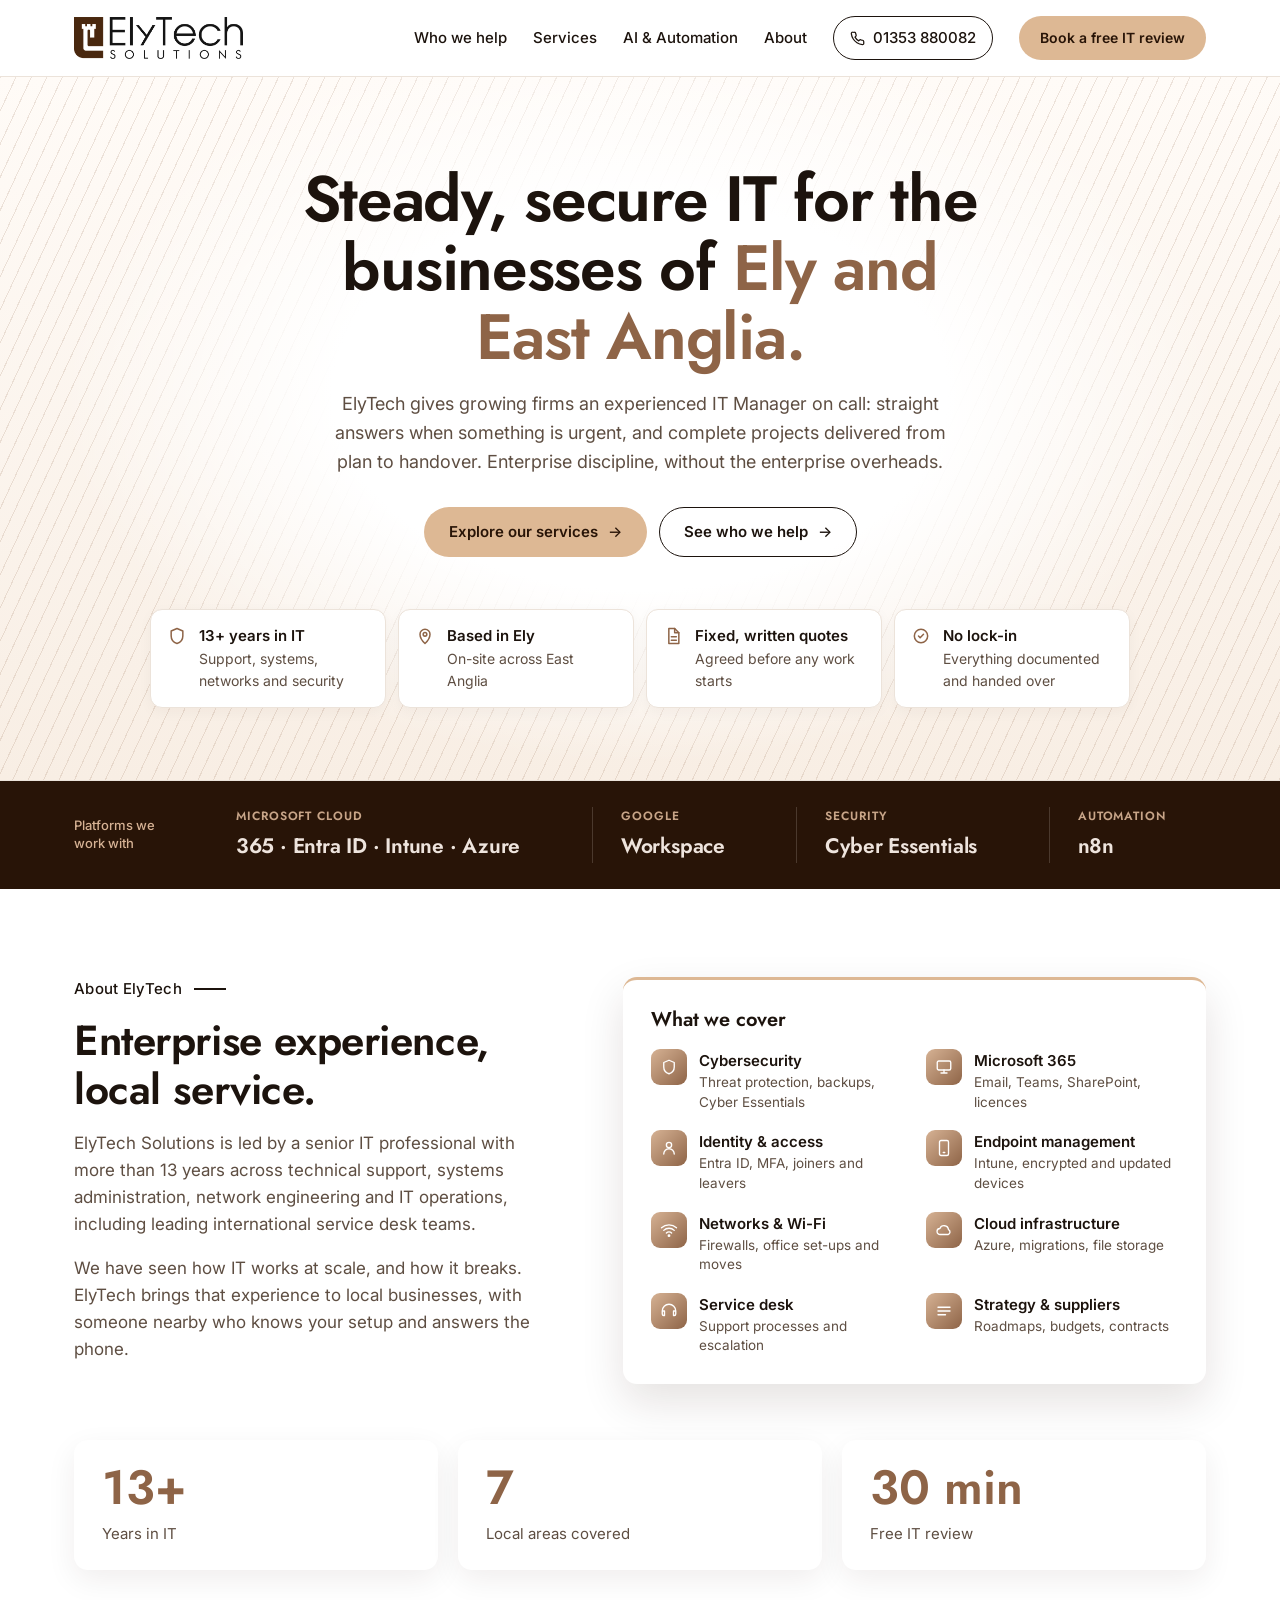
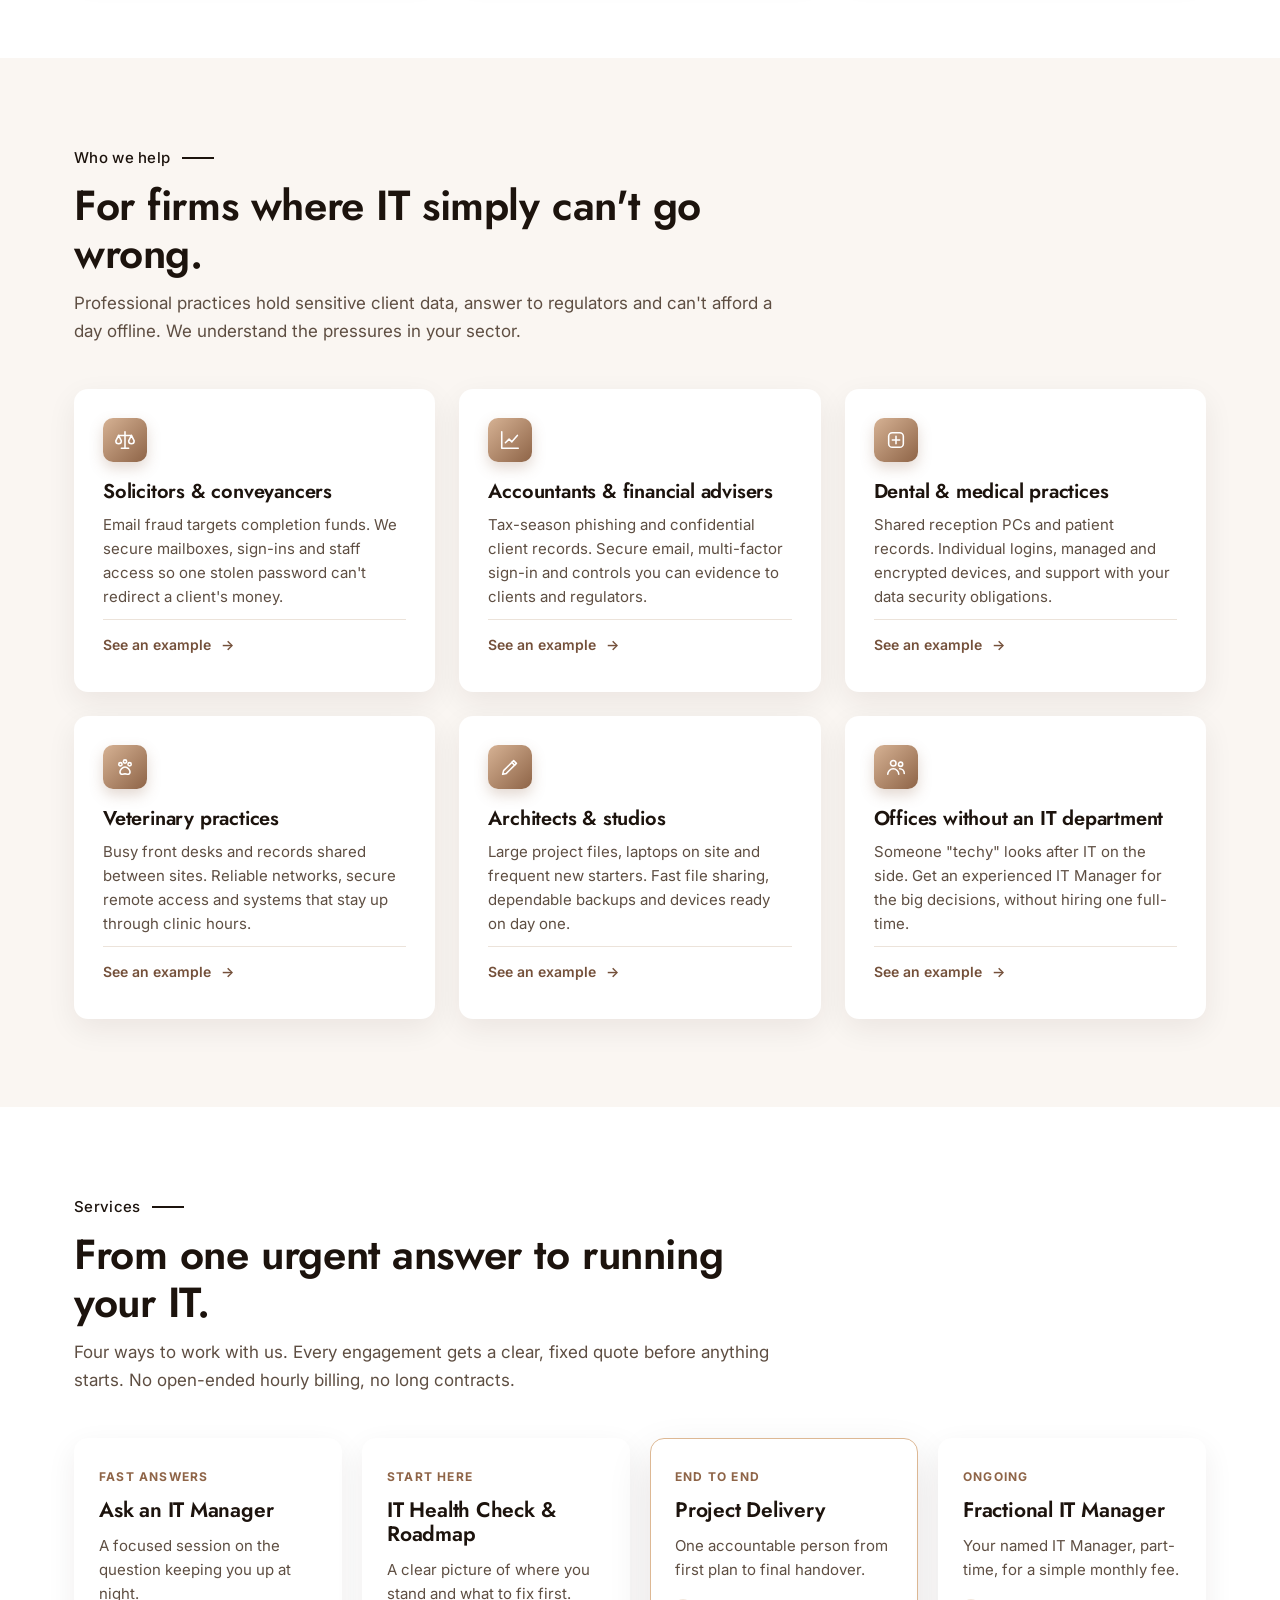
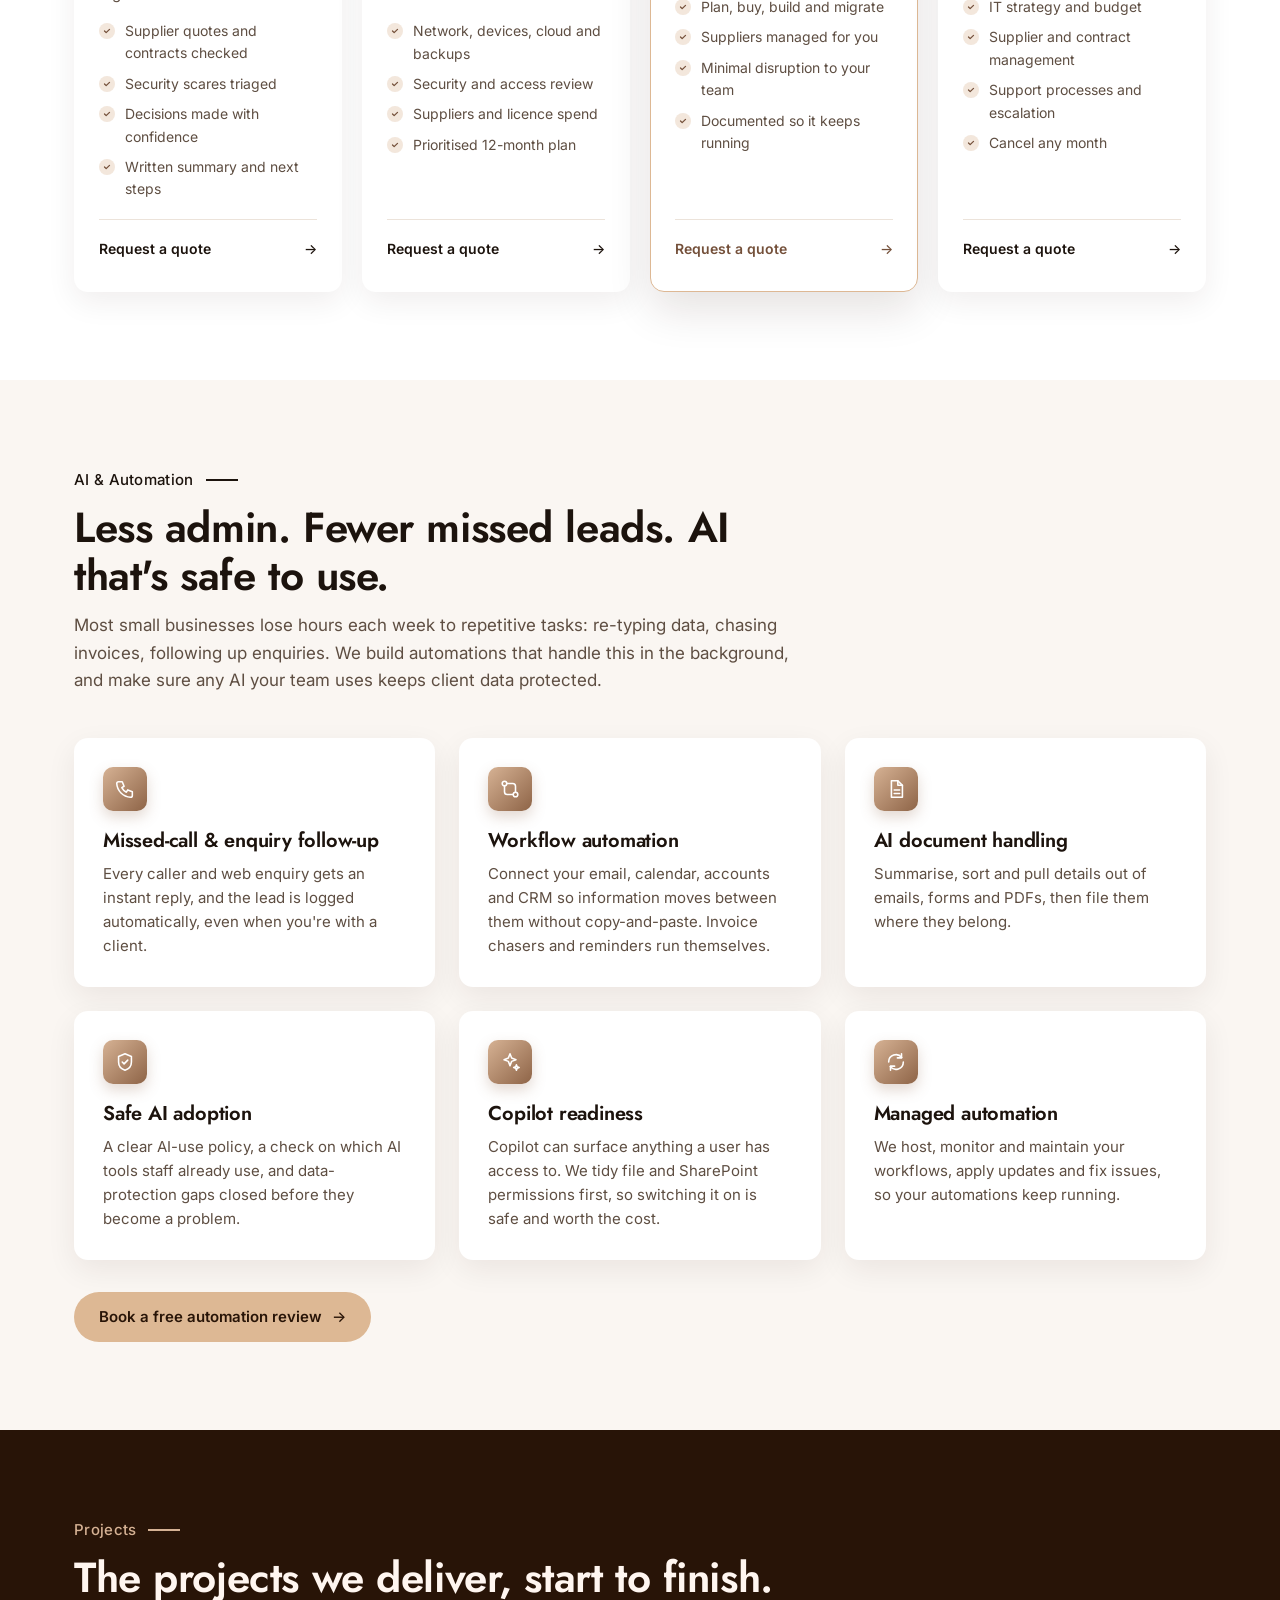
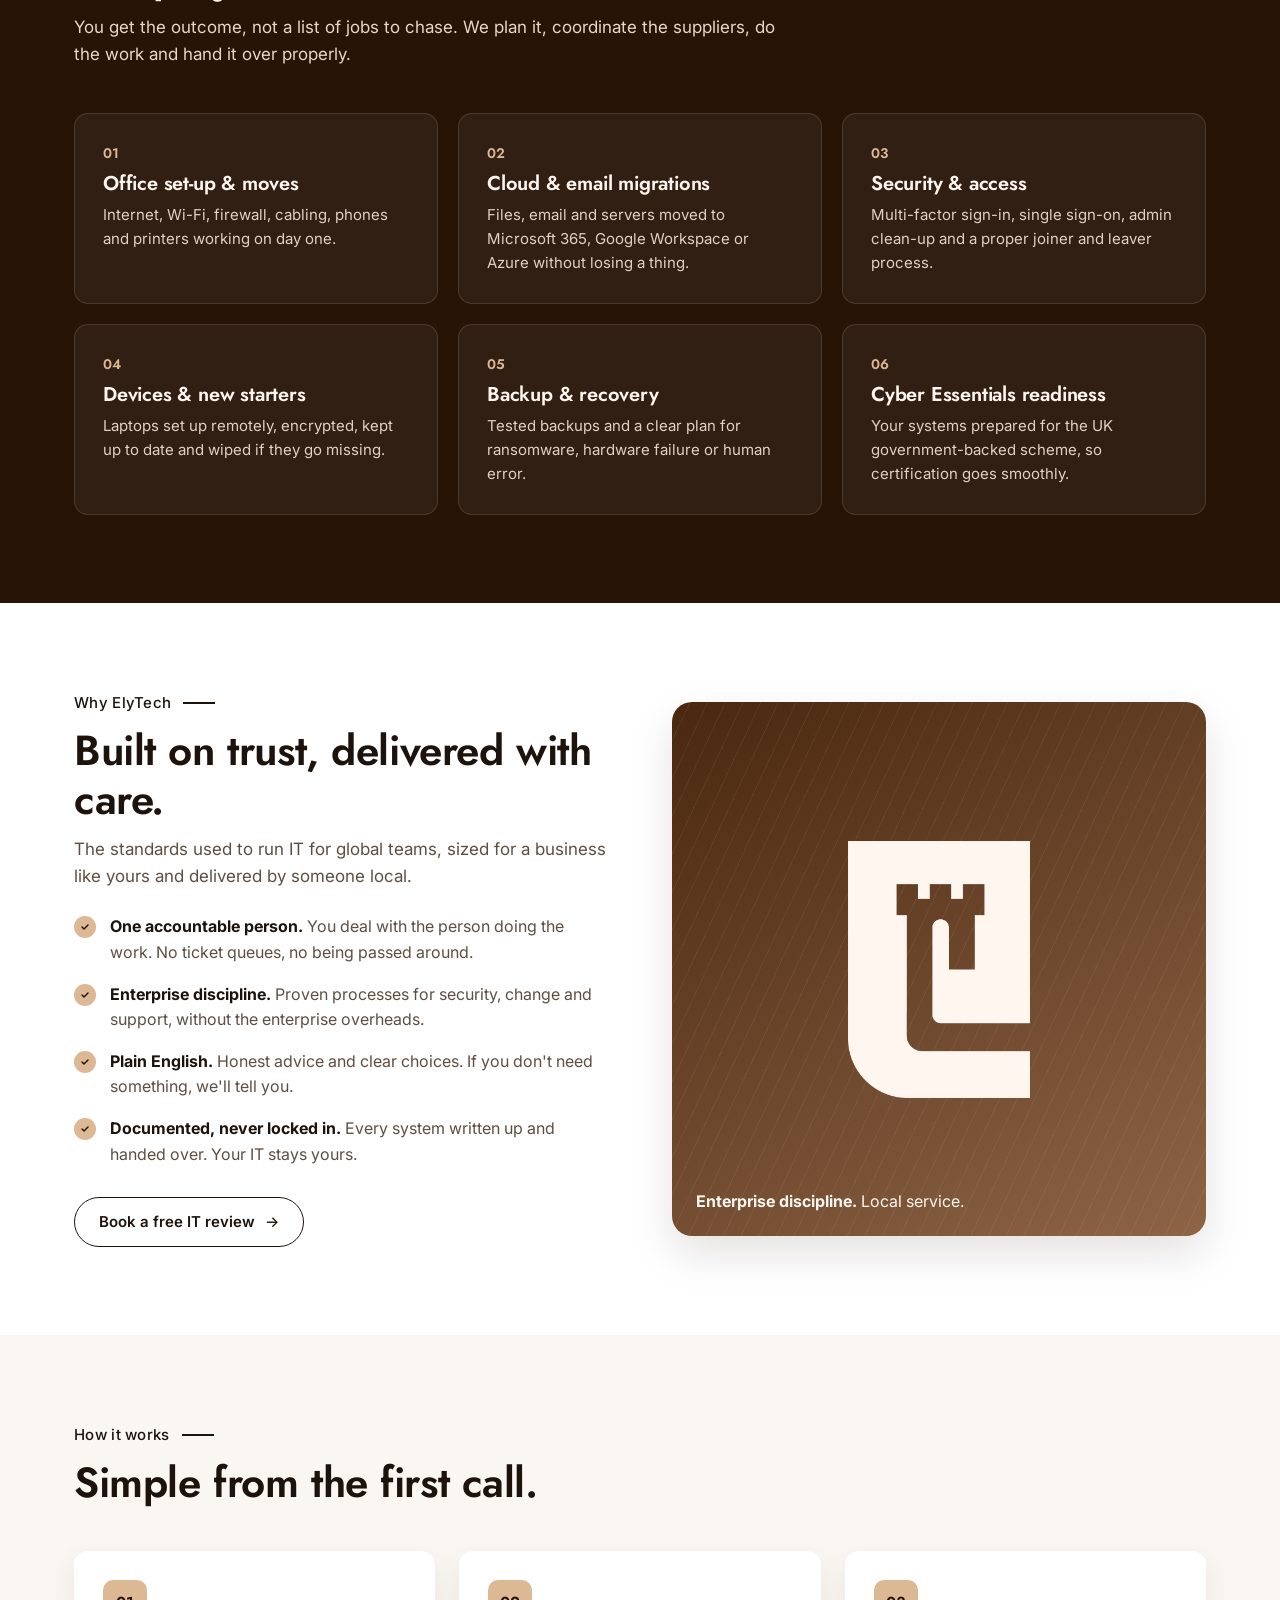
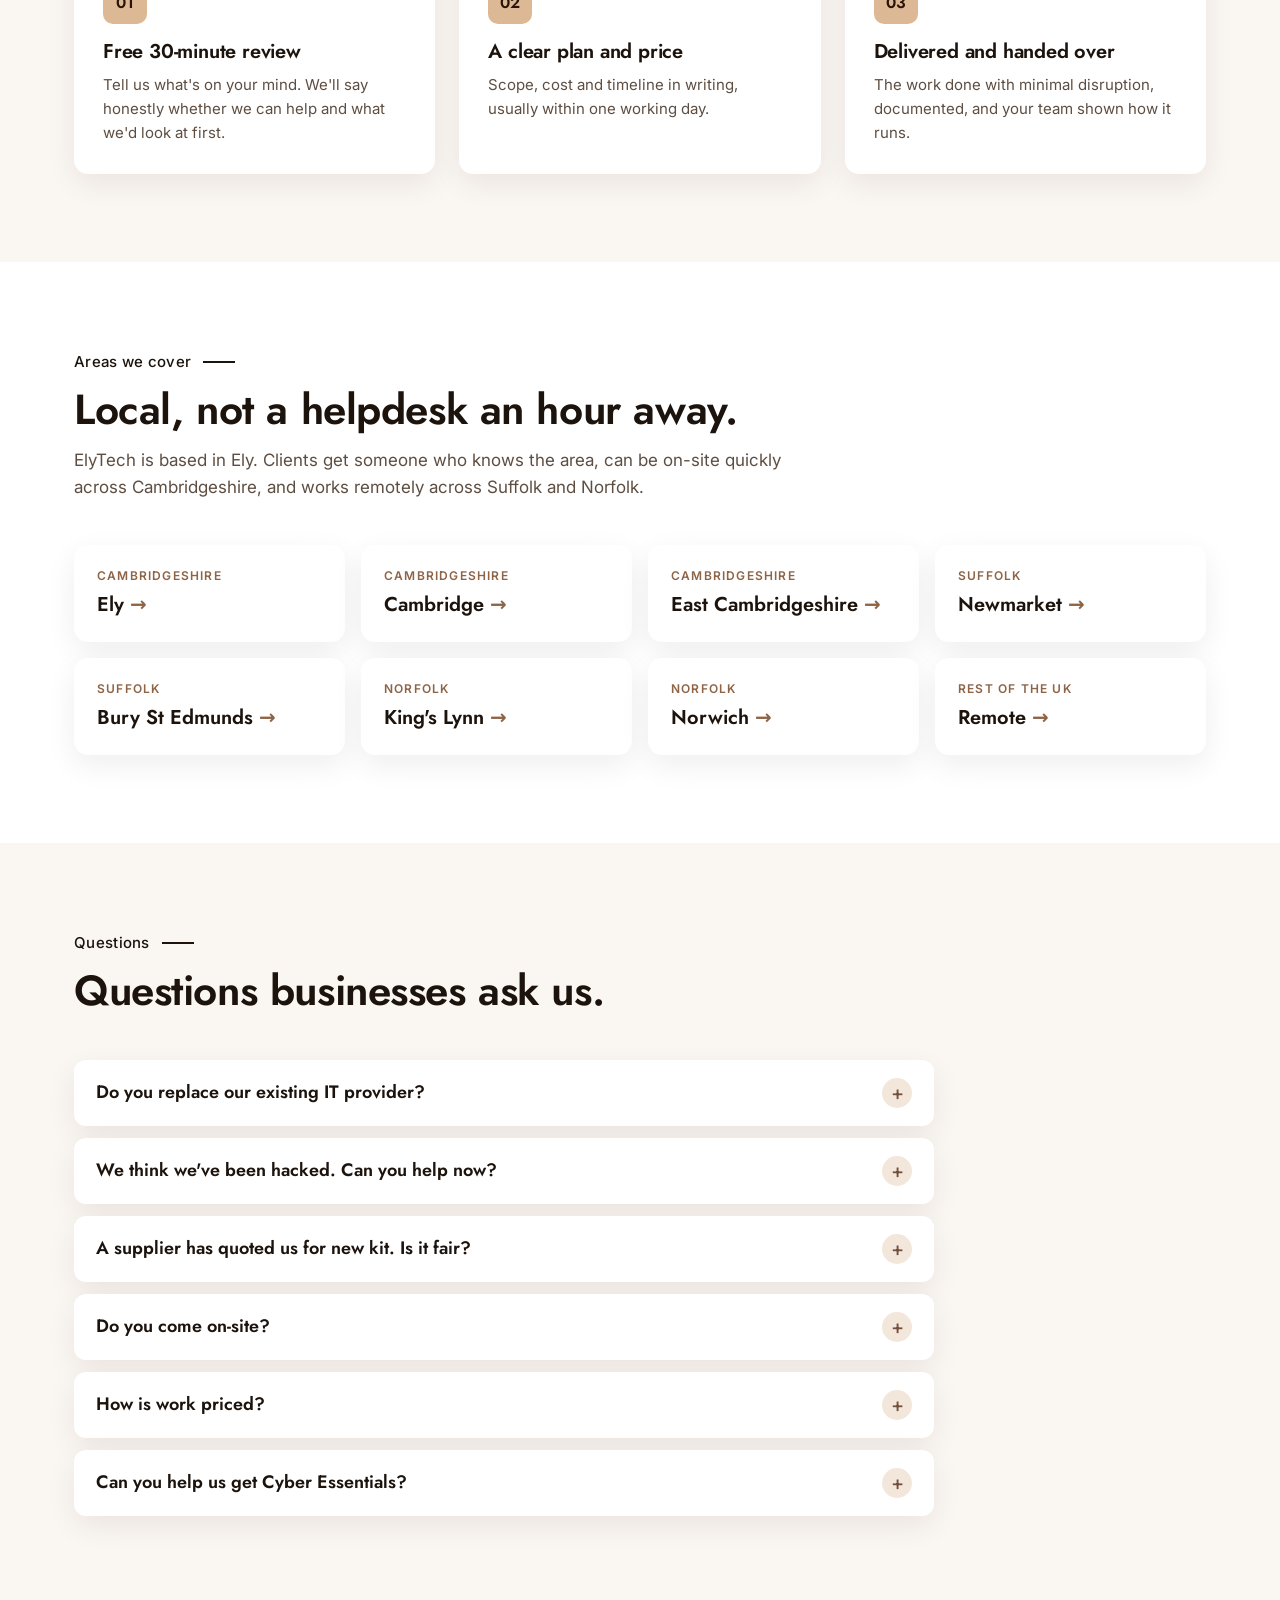
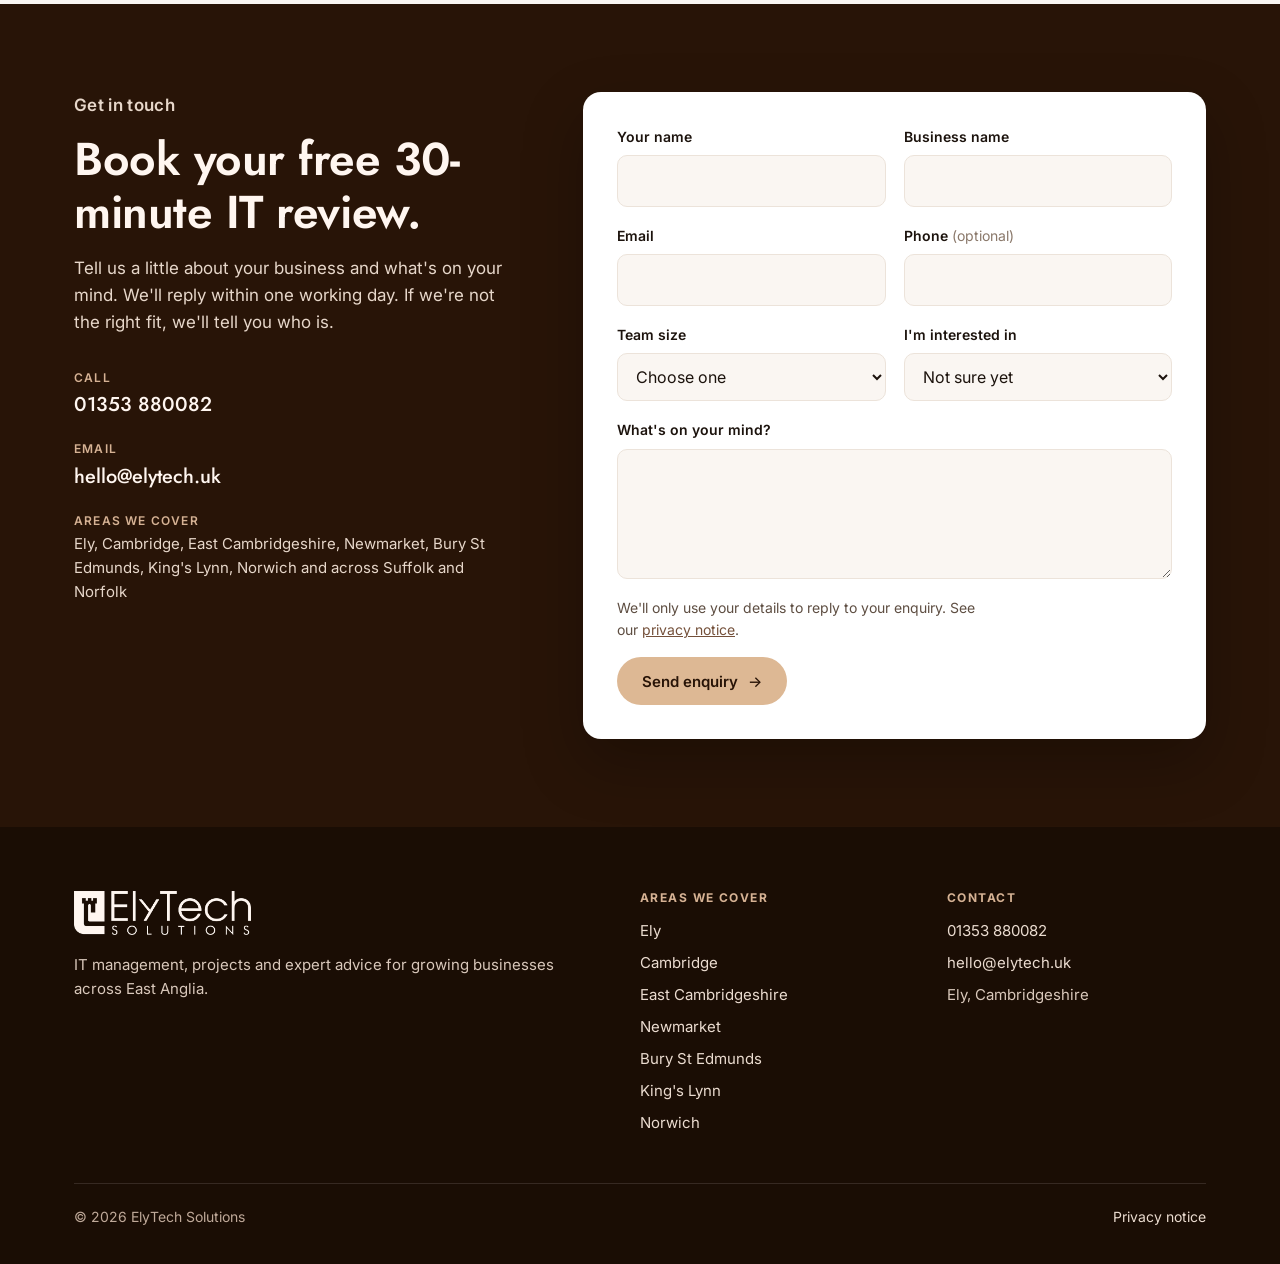
==== commit fbab80b7: "Group the platforms band by ecosystem Microsoft cloud (365, Entra ID, Intune, Azure), Google Workspa" ====
--- a/index.html
+++ b/index.html
@@ -76,10 +76,15 @@
   </div>
 </section>
 
-<section class="platforms" aria-label="Microsoft cloud specialists">
-  <div class="wrap">
-    <p class="platforms-title">Microsoft cloud specialists</p>
-    <p class="platforms-line">Microsoft 365, Entra ID, Intune and Azure, set up securely and run properly.</p>
+<section class="platforms" aria-label="Platforms we work with">
+  <div class="wrap">
+    <p class="platforms-title">Platforms we work with</p>
+    <ul class="platform-groups">
+      <li><span>Microsoft cloud</span><strong>365 · Entra ID · Intune · Azure</strong></li>
+      <li><span>Google</span><strong>Workspace</strong></li>
+      <li><span>Security</span><strong>Cyber Essentials</strong></li>
+      <li><span>Automation</span><strong>n8n</strong></li>
+    </ul>
   </div>
 </section>
 
--- a/assets/site.css
+++ b/assets/site.css
@@ -365,3 +365,26 @@
 .ex-modal-foot{display:flex;flex-wrap:wrap;justify-content:space-between;align-items:center;gap:12px;padding-top:16px;border-top:1px solid var(--line);font-size:14px;color:var(--muted)}
 .ex-note{font-size:13px;color:var(--muted)}
 @media (max-width:600px){.ex-modal-inner{padding:26px 20px 20px}.ex-modal h3{font-size:22px}}
+
+/* Platforms band: grouped by ecosystem */
+.platforms{padding:26px 0}
+.platforms .wrap{display:flex;align-items:center;justify-content:space-between;gap:16px 40px;flex-wrap:nowrap;text-align:left}
+.platforms .platforms-title{flex:none;max-width:110px;font-family:var(--text);font-size:13px;font-weight:500;color:var(--copper-light);line-height:1.35}
+.platforms .platforms-title::after{content:none}
+.platform-groups{list-style:none;margin:0;padding:0;flex:1;display:flex;justify-content:space-between;align-items:stretch;gap:0}
+.platform-groups li{display:flex;flex-direction:column;gap:4px;padding:0 28px;border-left:1px solid rgba(255,246,240,.18)}
+.platform-groups li:first-child{border-left:0;padding-left:0}
+.platform-groups span{font-size:12px;font-weight:600;letter-spacing:.08em;text-transform:uppercase;color:var(--copper-light)}
+.platform-groups strong{font-family:var(--display);font-weight:600;font-size:clamp(17px,1.7vw,21px);color:var(--cream);white-space:nowrap;letter-spacing:-0.01em}
+@media (max-width:1060px){
+  .platforms .wrap{flex-direction:column;align-items:stretch}
+  .platforms .platforms-title{max-width:none;text-align:center}
+  .platform-groups{flex-wrap:wrap;justify-content:center;row-gap:16px}
+}
+@media (max-width:600px){
+  .platform-groups{display:grid;grid-template-columns:repeat(2,minmax(0,1fr));gap:18px 16px}
+  .platform-groups li{padding:0;border-left:0;text-align:center}
+  .platform-groups li:first-child{grid-column:1/-1}
+  .platform-groups strong{white-space:normal}
+}
+@media (max-width:600px){.platform-groups li:last-child{grid-column:1/-1}}
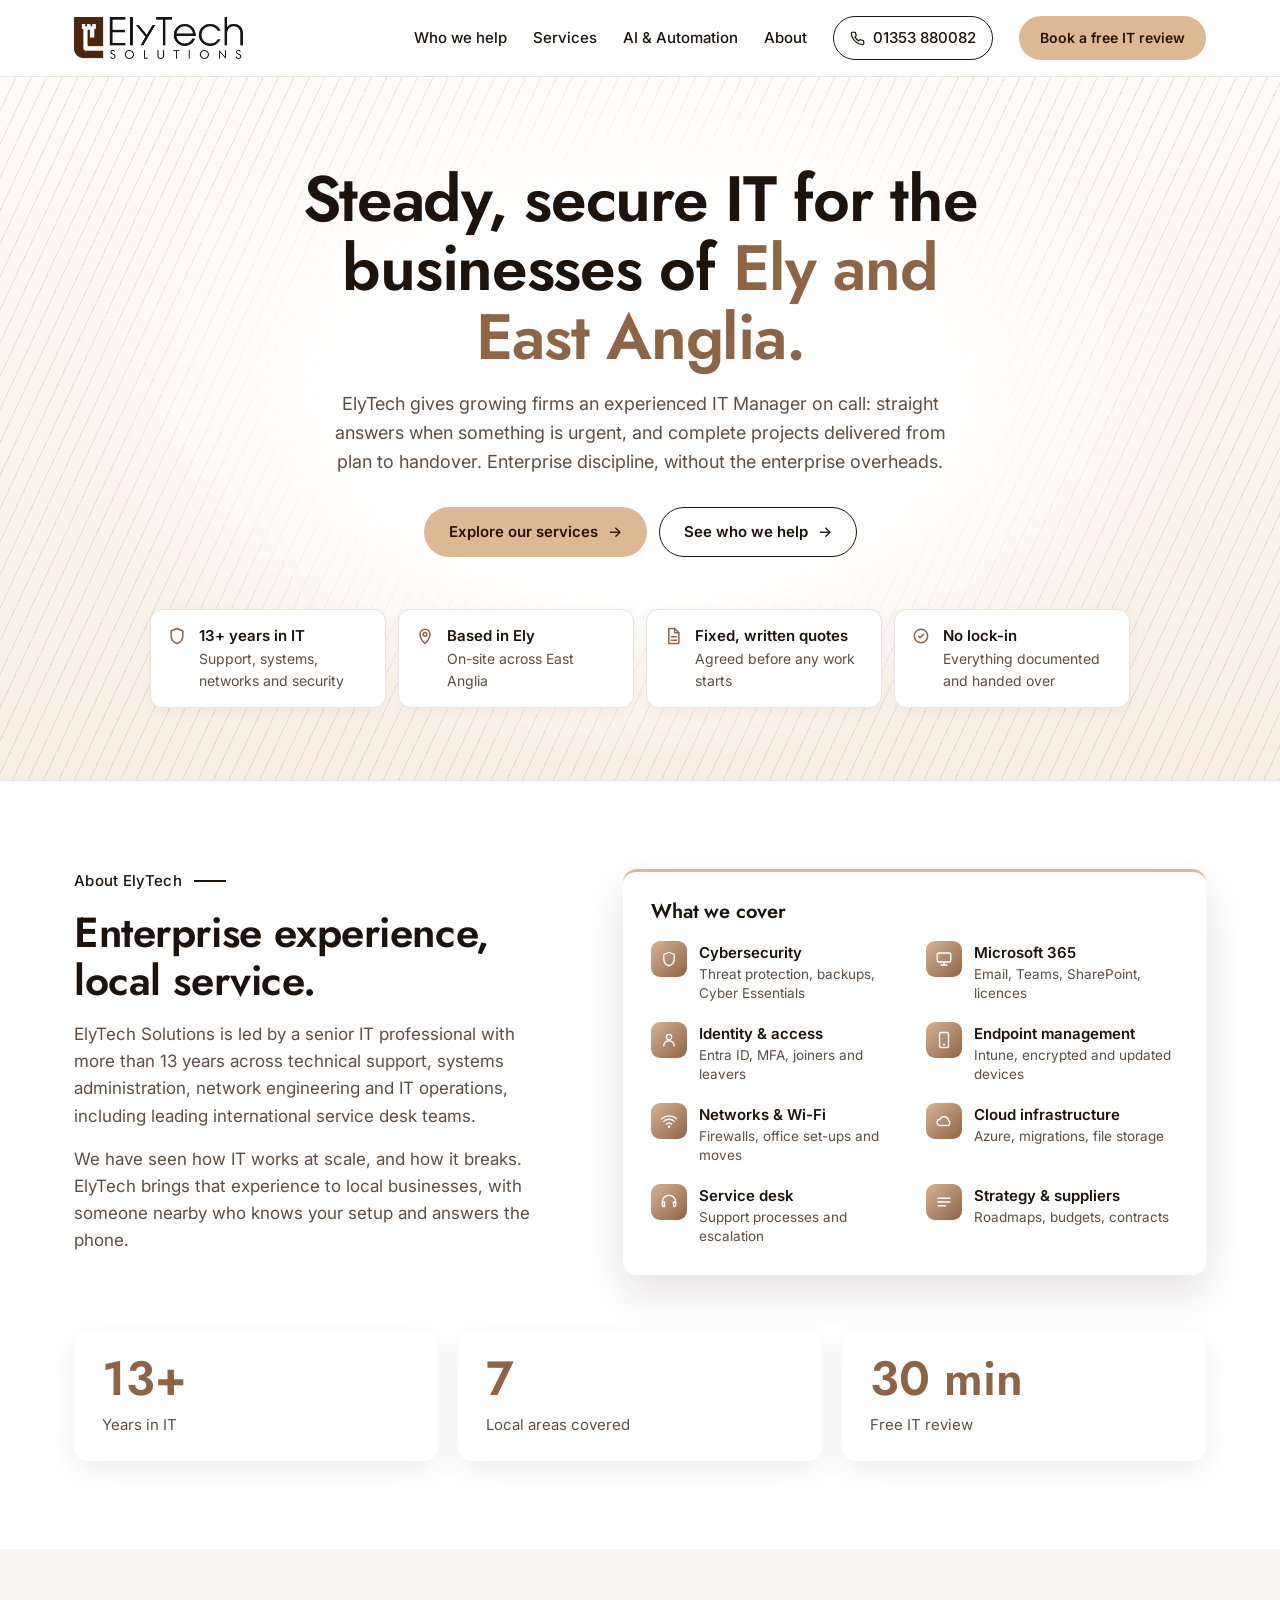
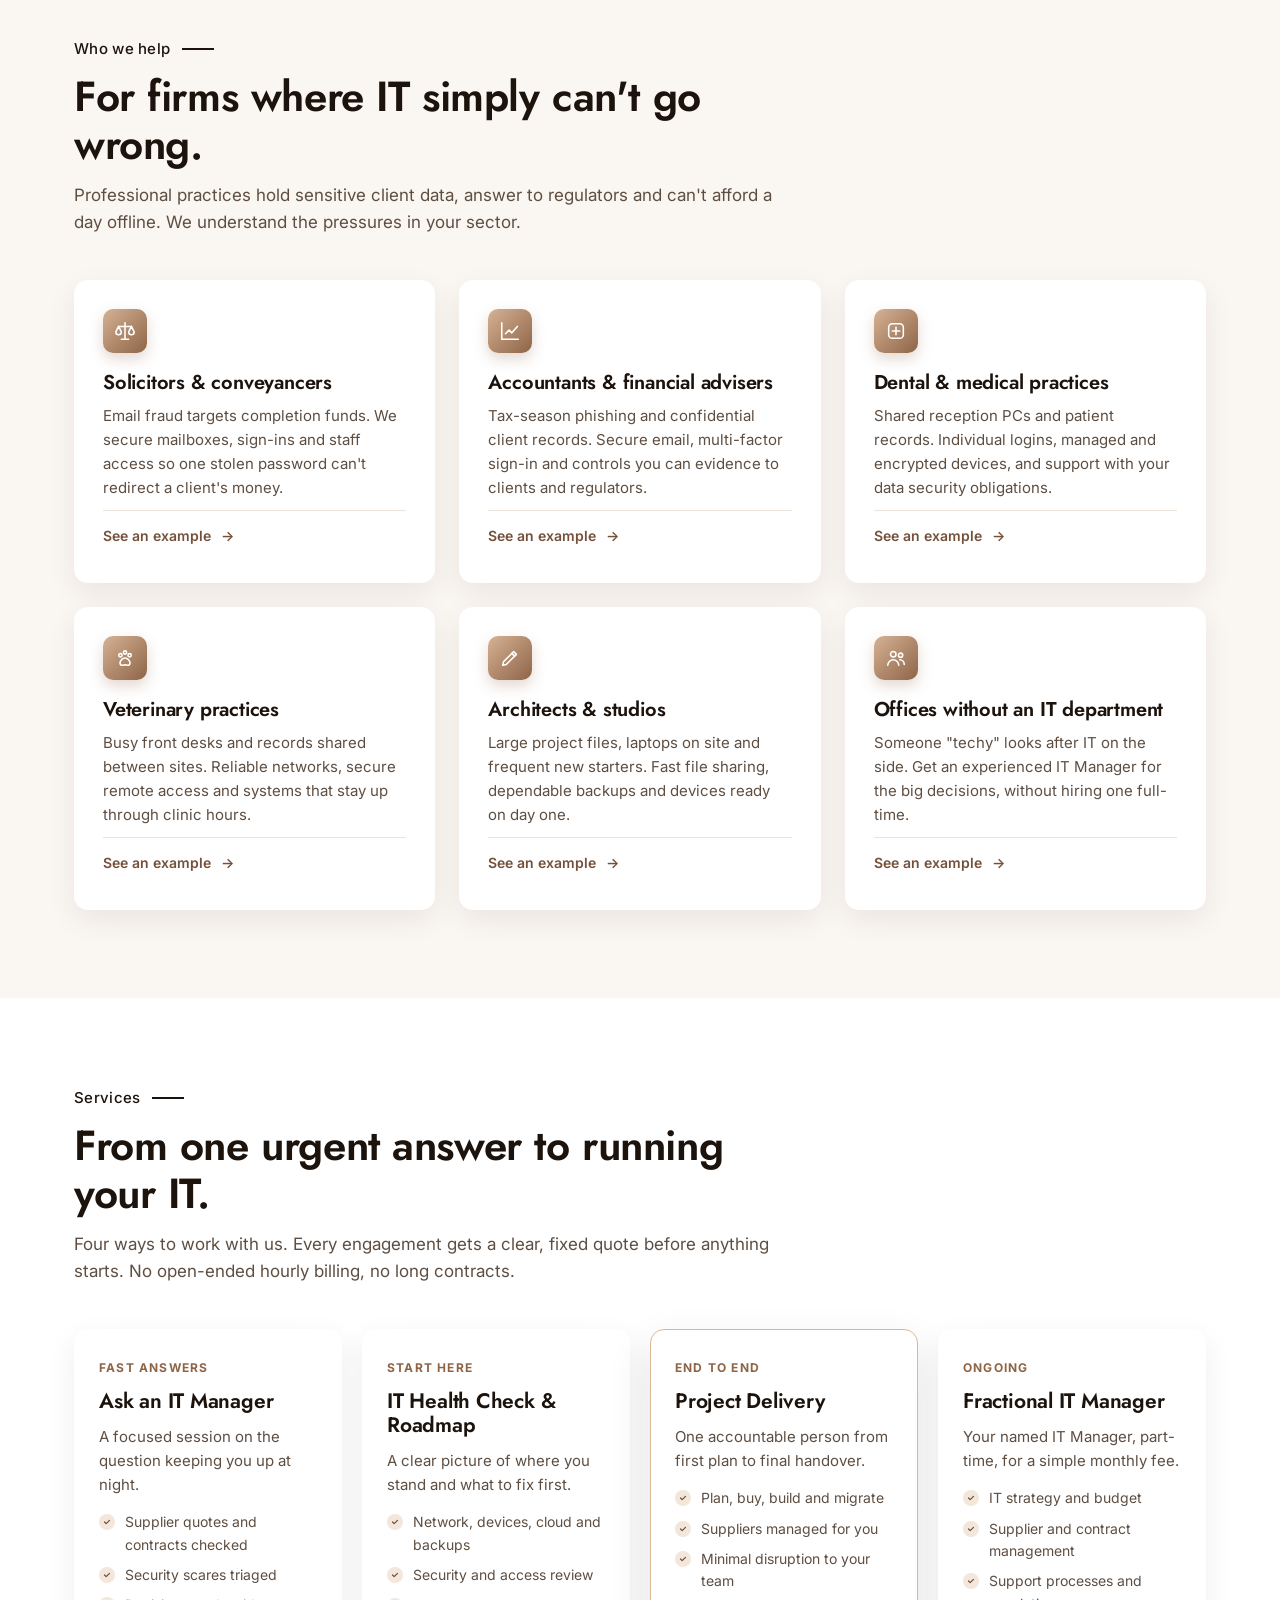
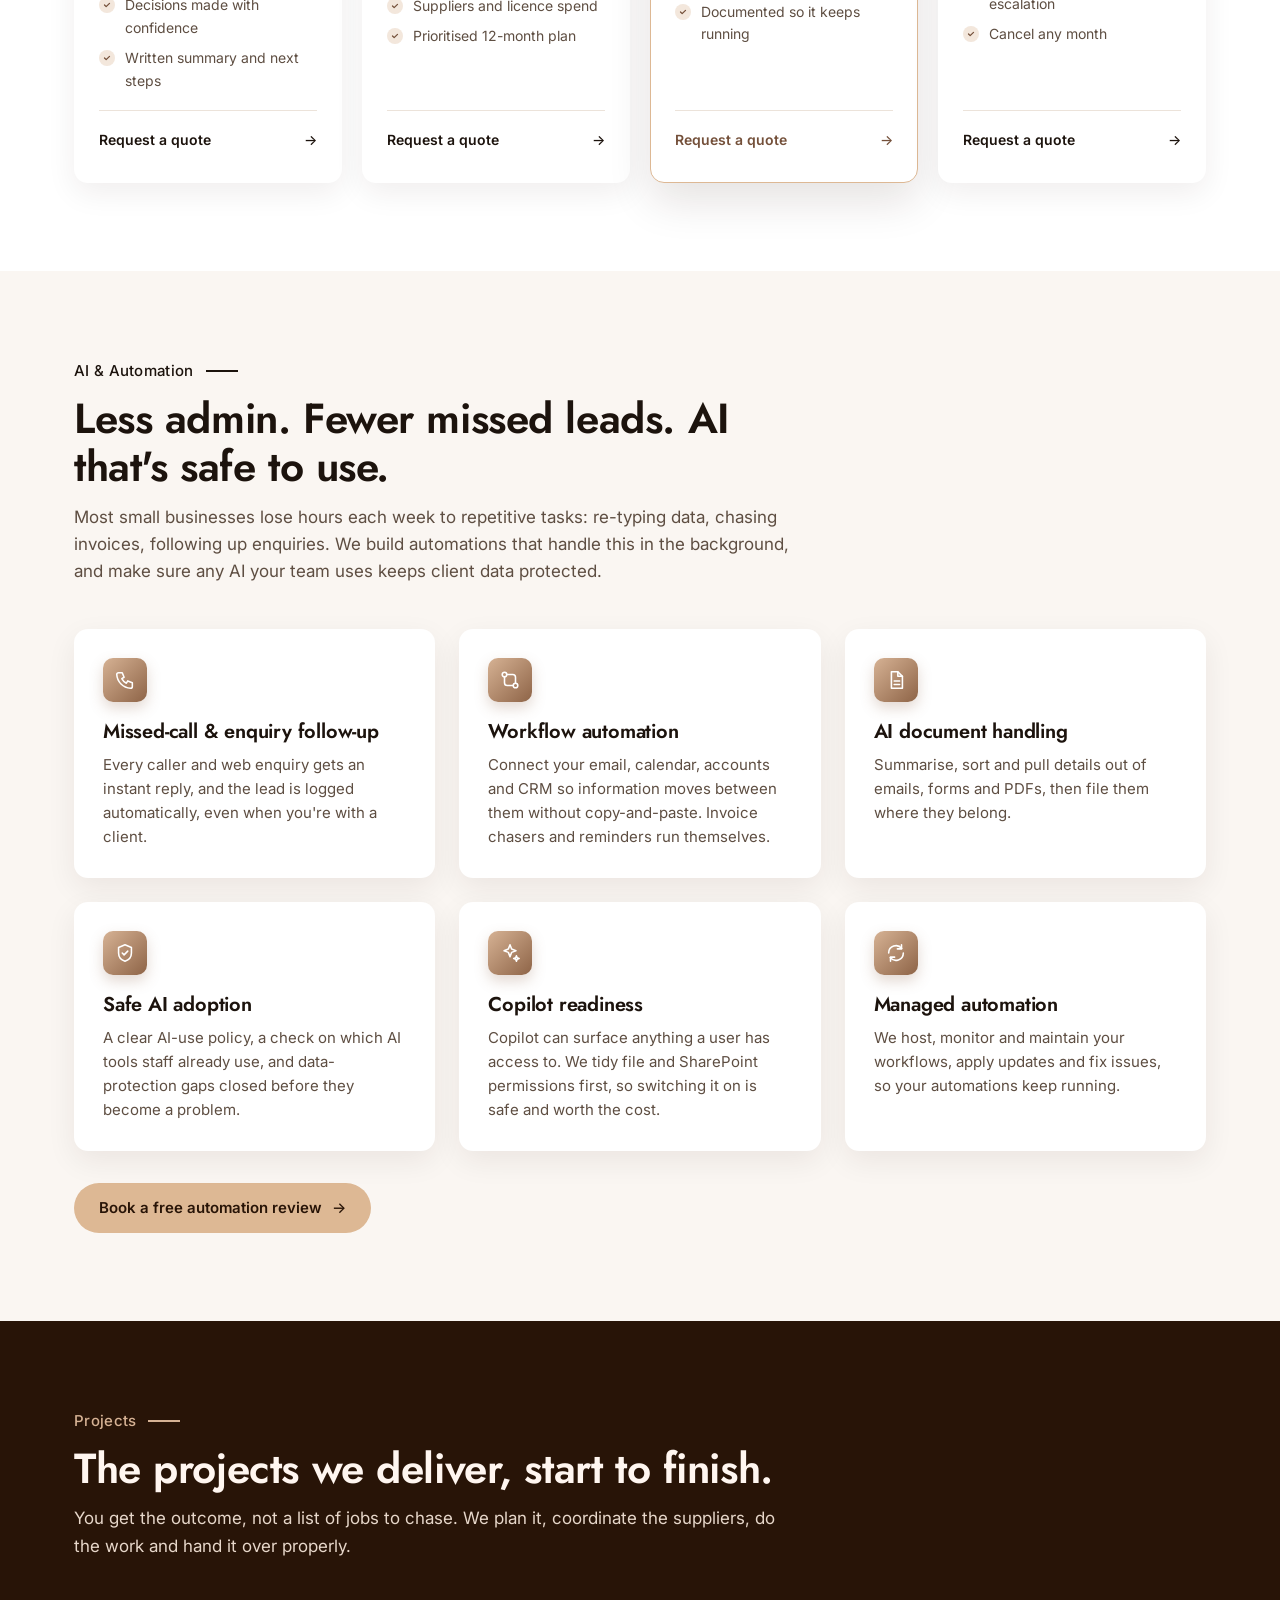
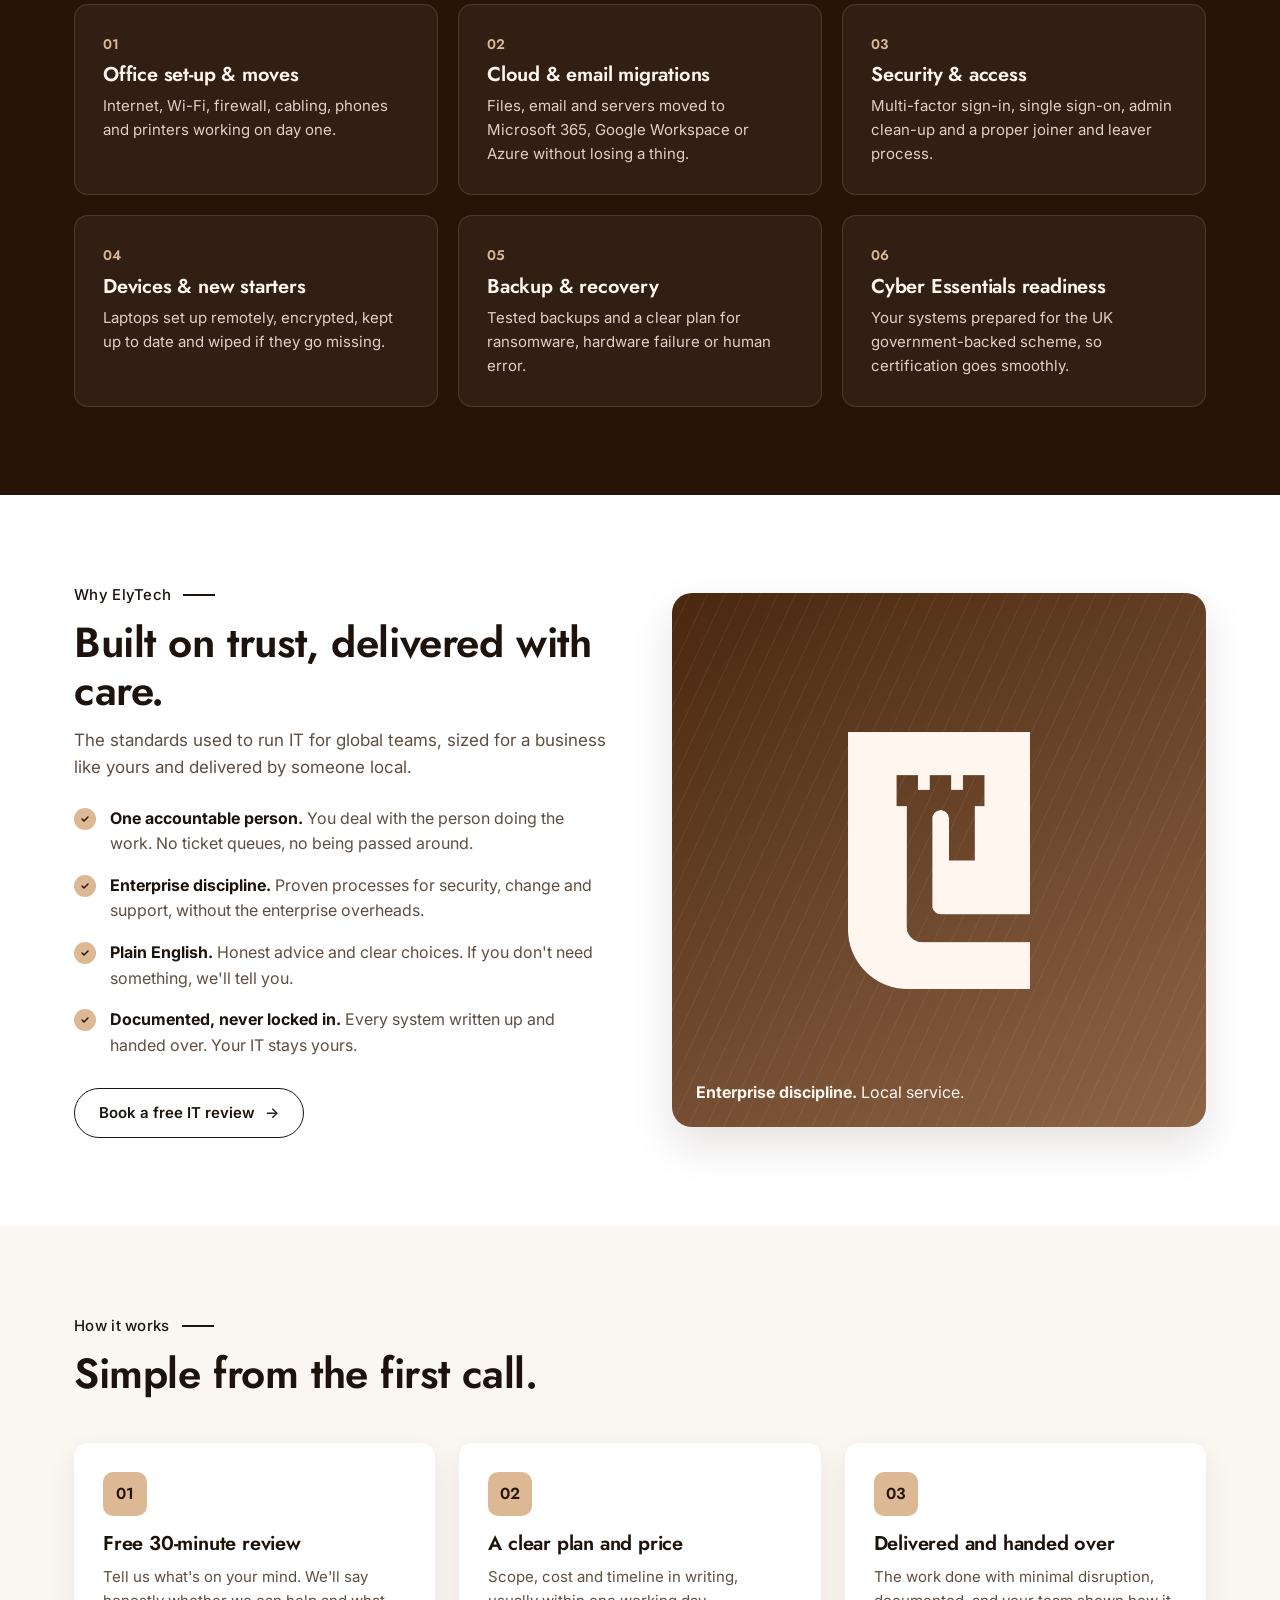
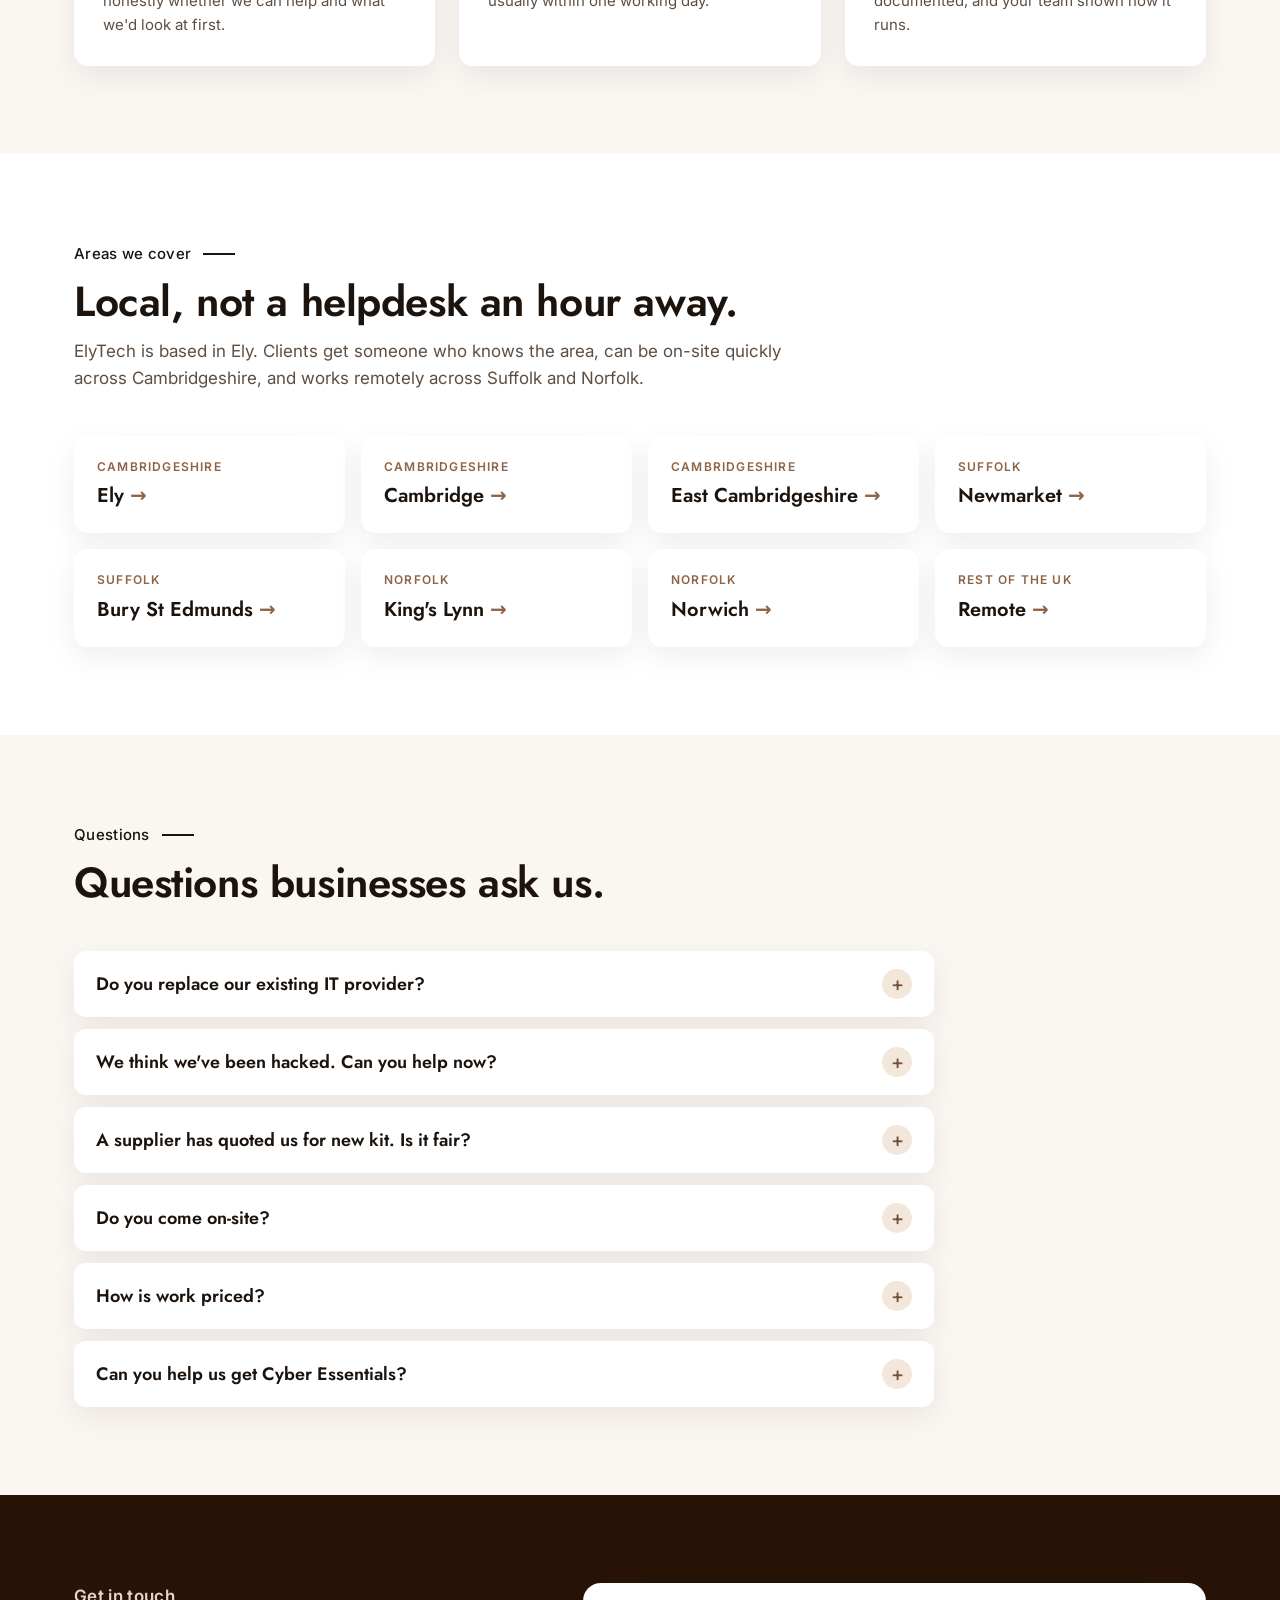
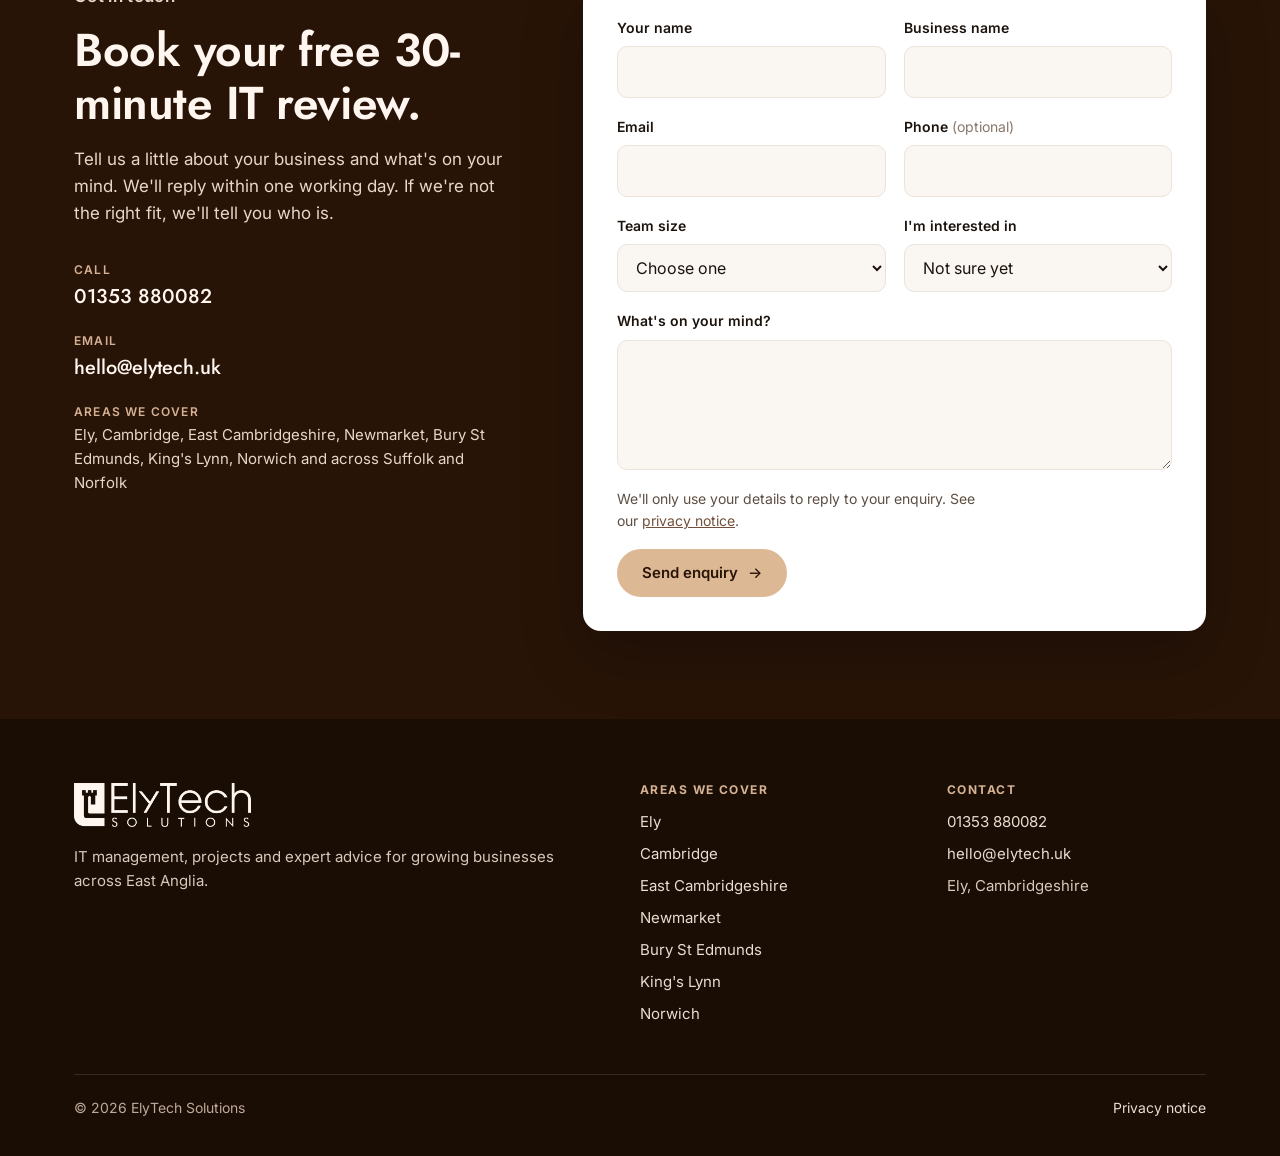
==== commit ef15b773: "Remove the platforms band Co-Authored-By: Claude Opus 5.5 <noreply@anthropic.com> Claude-Session: ht" ====
--- a/index.html
+++ b/index.html
@@ -76,18 +76,6 @@
   </div>
 </section>
 
-<section class="platforms" aria-label="Platforms we work with">
-  <div class="wrap">
-    <p class="platforms-title">Platforms we work with</p>
-    <ul class="platform-groups">
-      <li><span>Microsoft cloud</span><strong>365 · Entra ID · Intune · Azure</strong></li>
-      <li><span>Google</span><strong>Workspace</strong></li>
-      <li><span>Security</span><strong>Cyber Essentials</strong></li>
-      <li><span>Automation</span><strong>n8n</strong></li>
-    </ul>
-  </div>
-</section>
-
 <section class="section" id="about">
   <div class="wrap about">
     <div class="about-copy">
